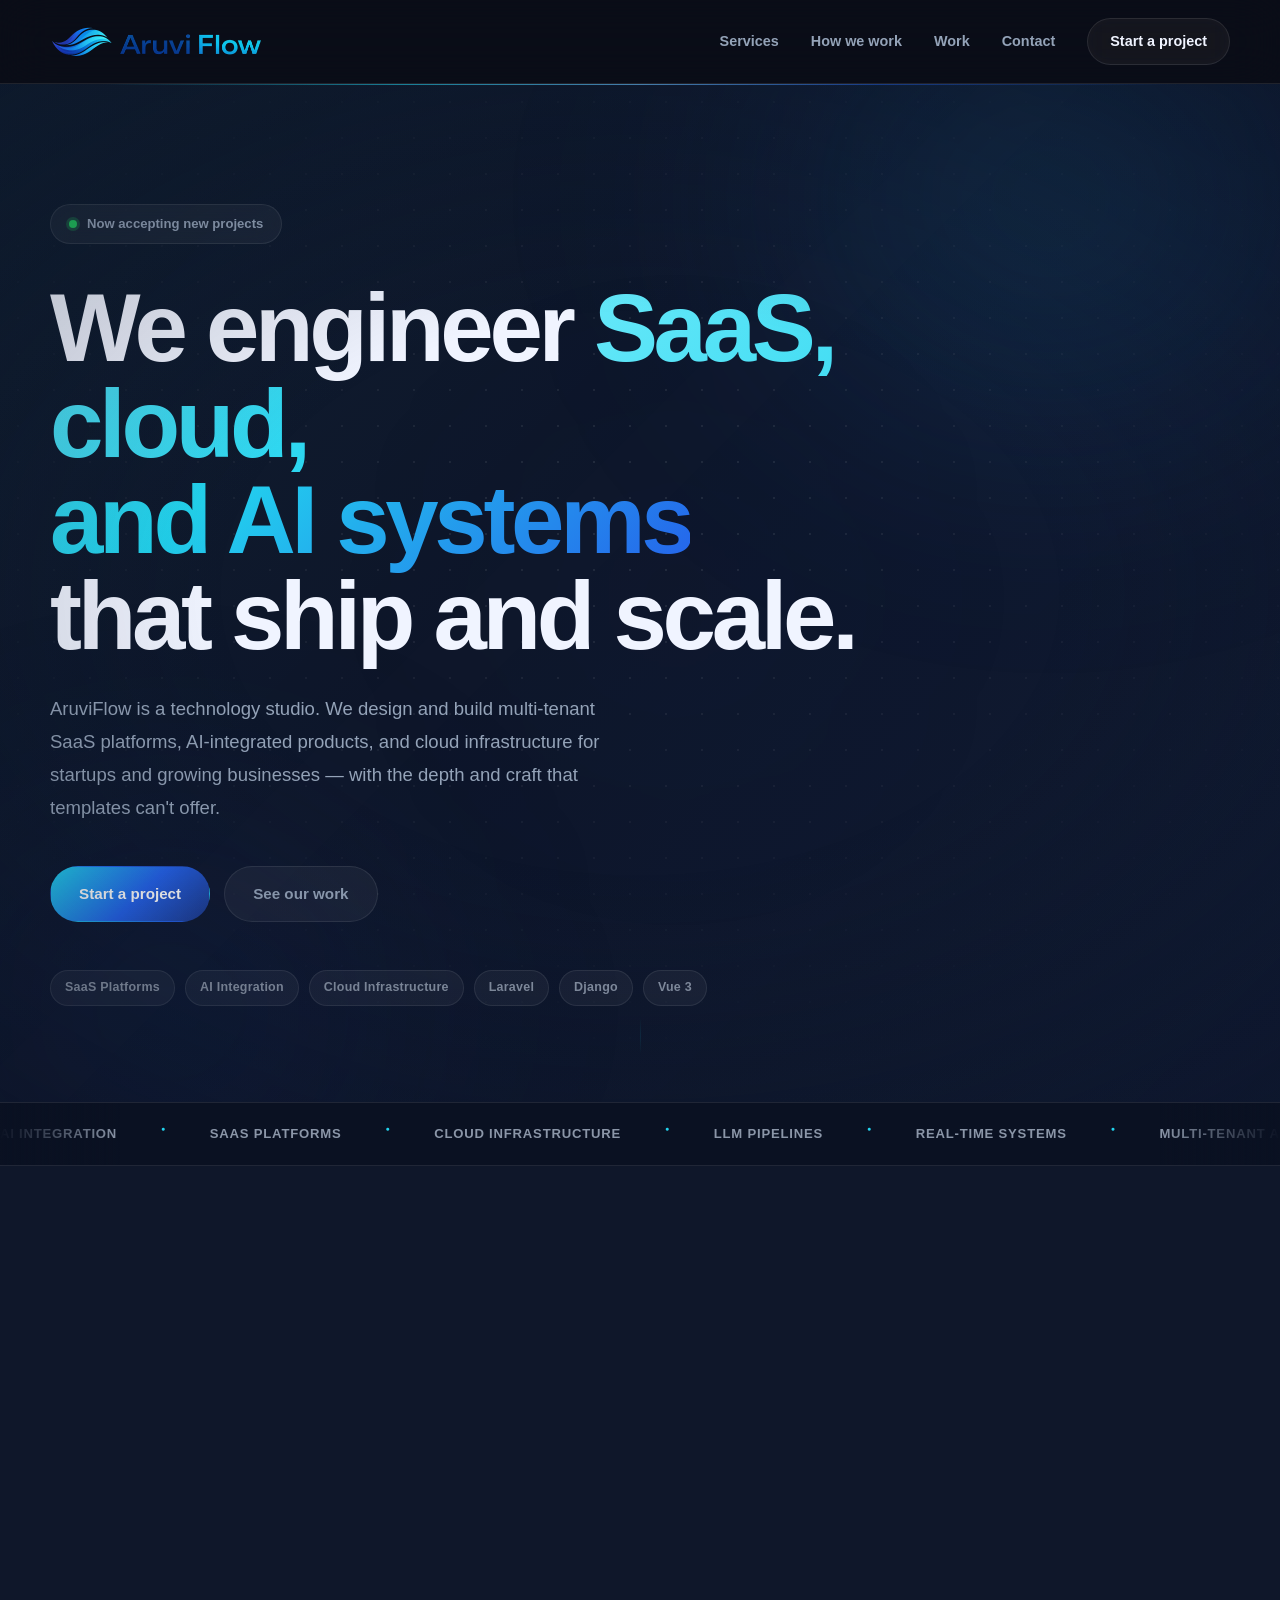
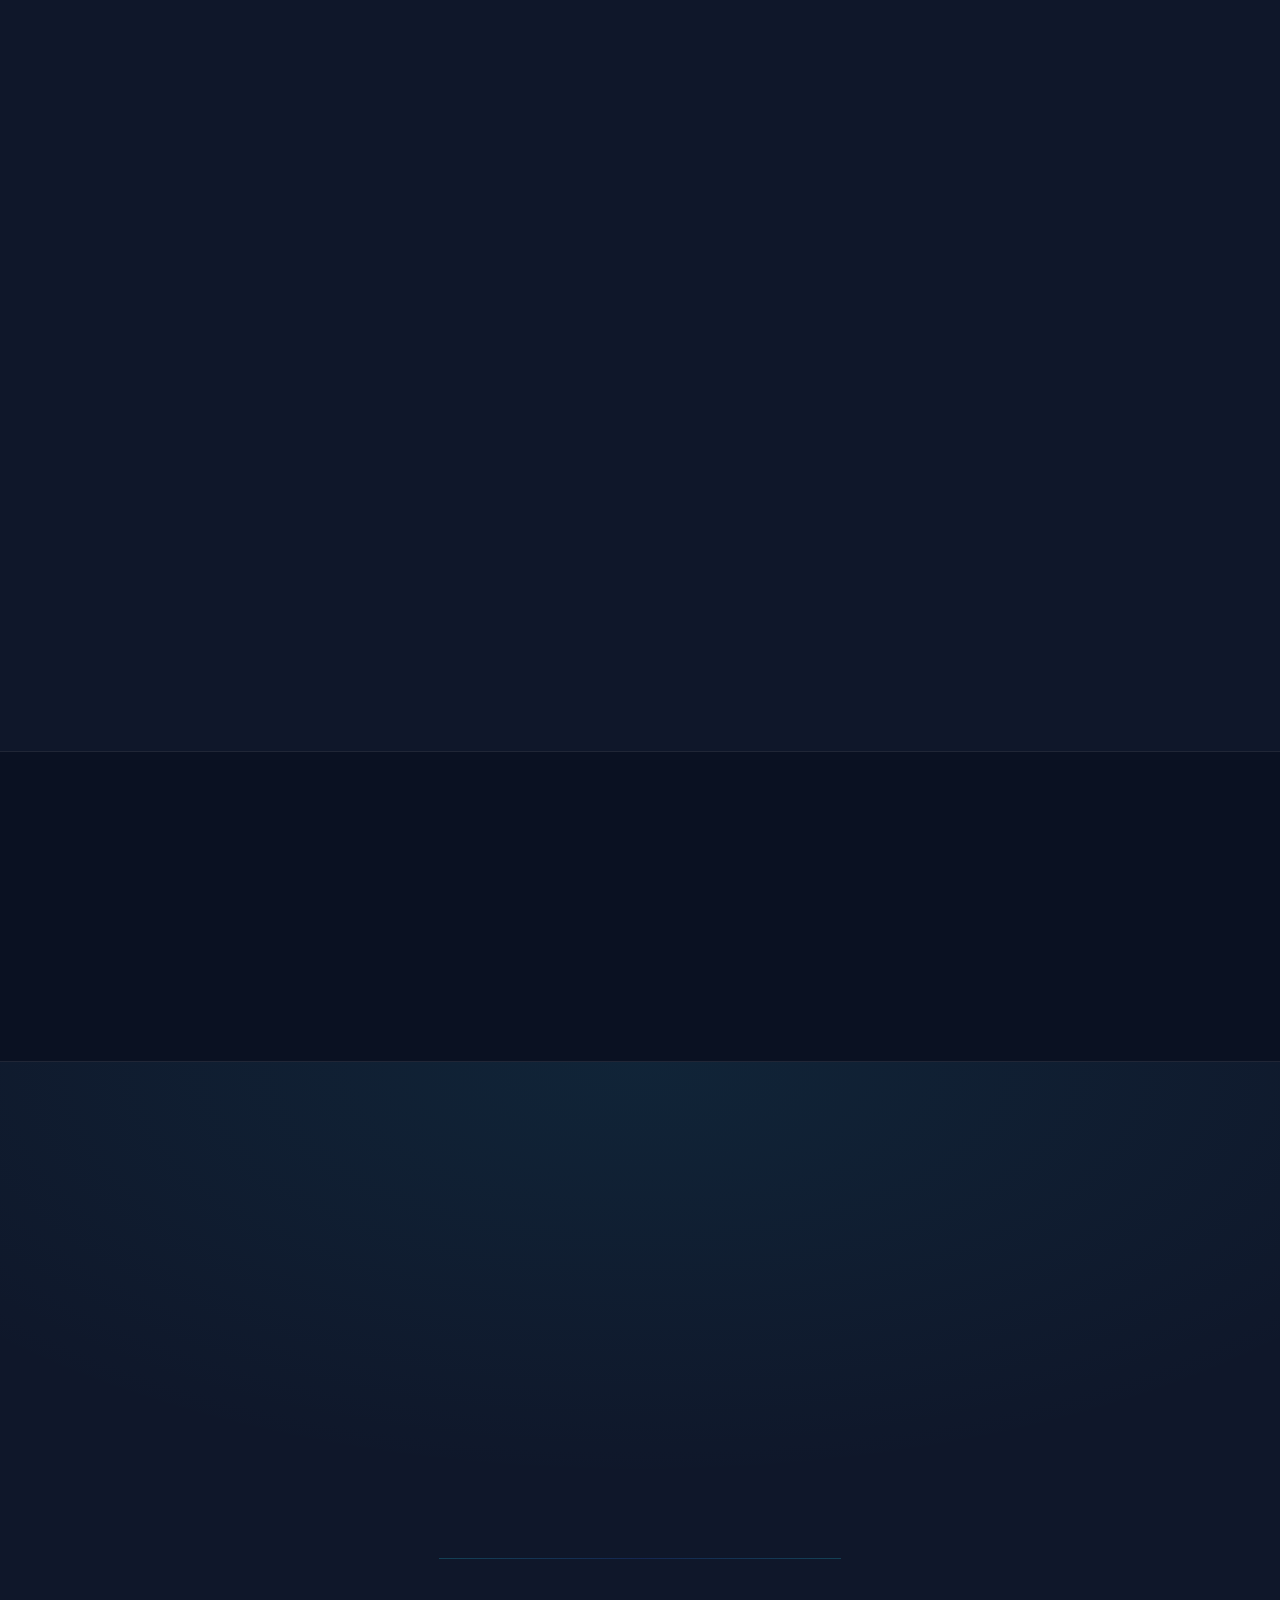
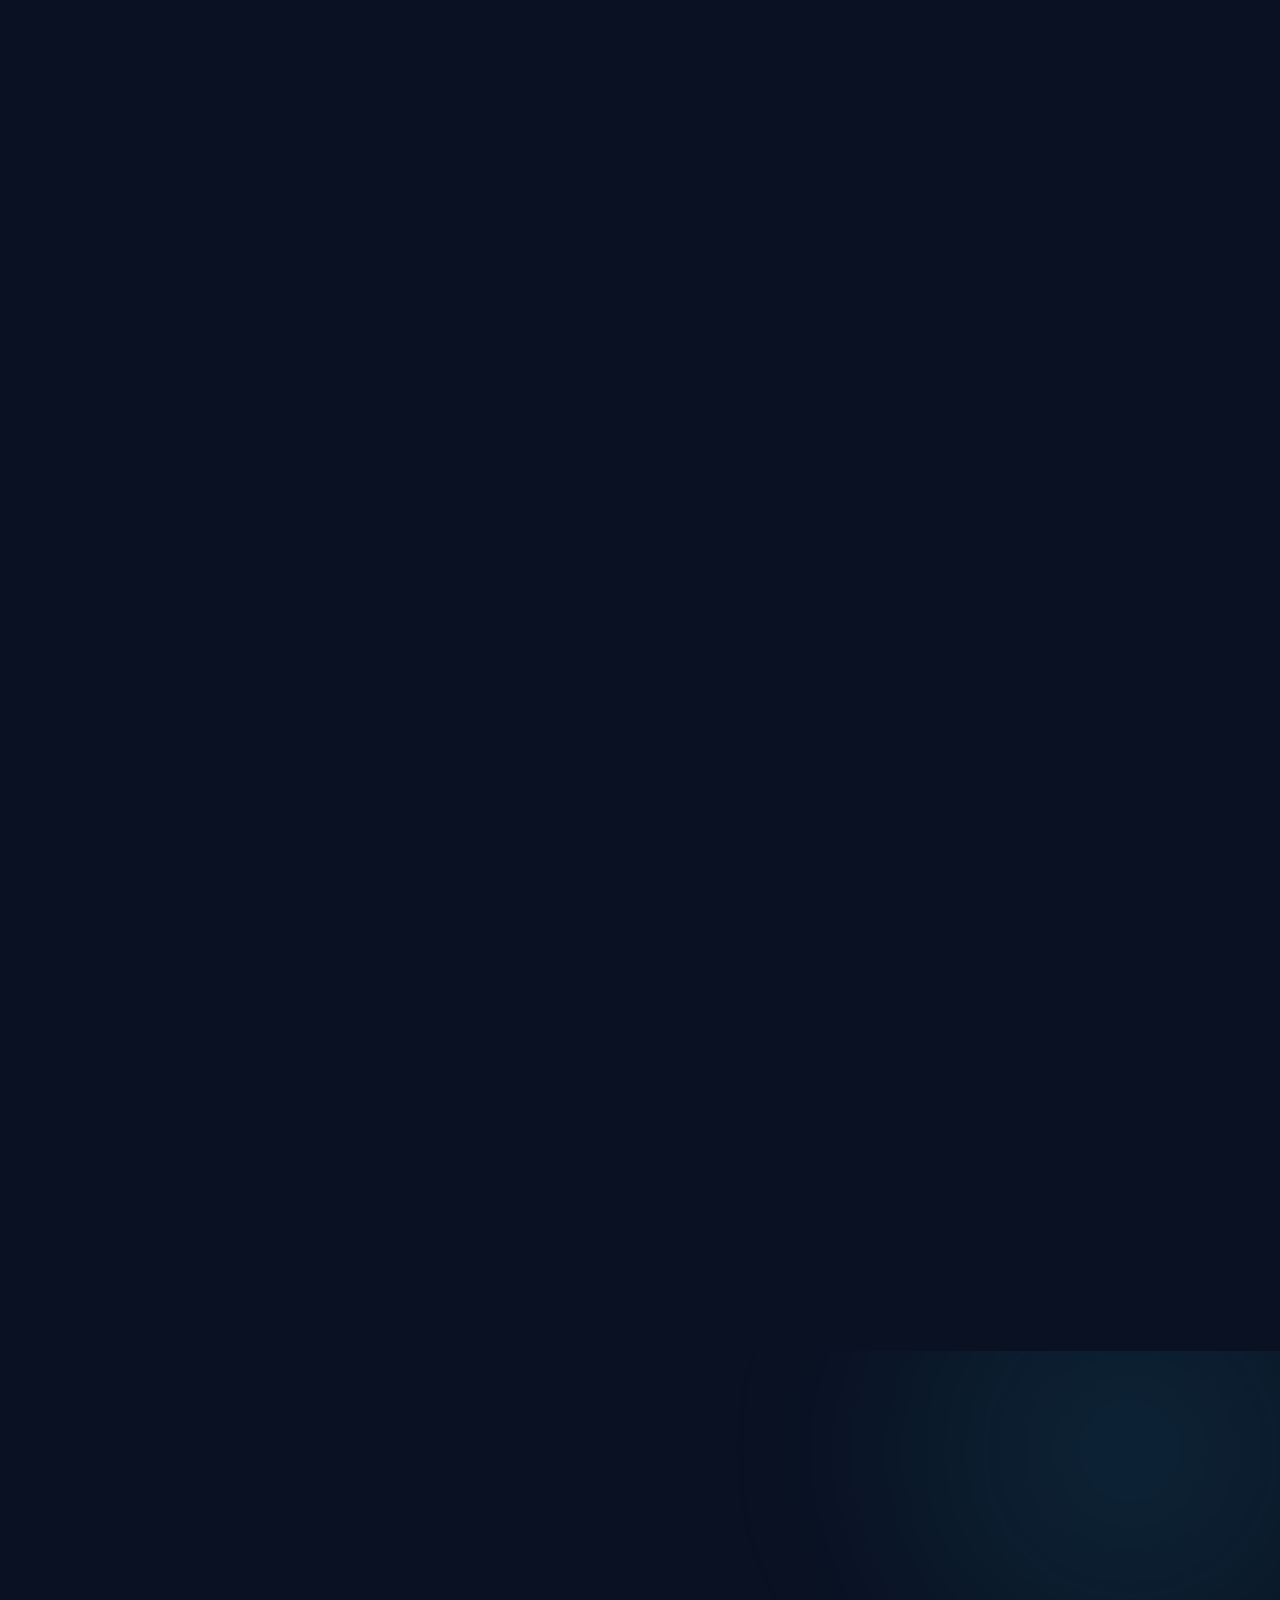
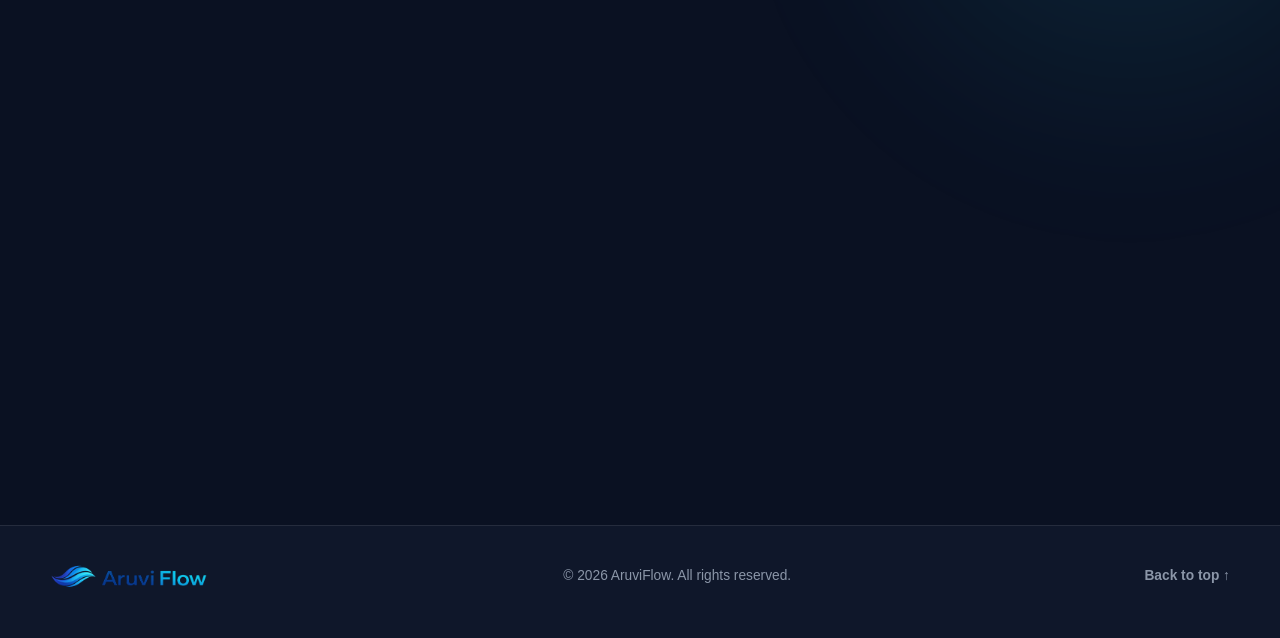
==== index.html @ f294c264 "Add Plan Manager to portfolio - Laravel-native SaaS plan management package - Feature entitlements, " ====
<!DOCTYPE html>
<html lang="en">
<head>
    <meta charset="utf-8">
    <meta name="viewport" content="width=device-width, initial-scale=1">

    <!-- Security -->
    <meta http-equiv="Content-Security-Policy" content="
        default-src 'self';
        script-src 'self' https://www.googletagmanager.com https://www.google-analytics.com;
        style-src 'self' https://fonts.googleapis.com;
        font-src 'self' https://fonts.gstatic.com;
        img-src 'self' data: https://www.google-analytics.com;
        connect-src 'self' https://www.google-analytics.com https://analytics.google.com https://stats.g.doubleclick.net https://formspree.io;
        form-action 'self' https://formspree.io;
        frame-ancestors 'none';
        base-uri 'self';
        object-src 'none';
        upgrade-insecure-requests;
    ">
    <meta http-equiv="X-Content-Type-Options" content="nosniff">
    <meta http-equiv="Referrer-Policy" content="strict-origin-when-cross-origin">
    <meta http-equiv="Permissions-Policy" content="camera=(), microphone=(), geolocation=(), payment=()">
    <meta name="description" content="AruviFlow is a SaaS, cloud & AI development studio. We build multi-tenant SaaS platforms, LLM-integrated products, and cloud infrastructure for startups — using Laravel, Django, Vue 3, and Azure.">
    <meta name="keywords" content="SaaS development, AI integration, LLM development, cloud infrastructure, multi-tenant SaaS, Laravel development, Django development, Vue 3, real-time systems, startup technology studio, AI-powered software, Azure deployment">
    <meta name="author" content="AruviFlow">
    <meta name="robots" content="index, follow">
    <meta name="theme-color" content="#0F172A">
    <link rel="canonical" href="https://aruviflow.com/">

    <!-- Open Graph -->
    <meta property="og:type" content="website">
    <meta property="og:url" content="https://aruviflow.com/">
    <meta property="og:site_name" content="AruviFlow">
    <meta property="og:title" content="AruviFlow | SaaS, Cloud & AI Development Studio">
    <meta property="og:description" content="AruviFlow builds multi-tenant SaaS platforms, AI-integrated products, and cloud infrastructure for startups — using Laravel, Django, Vue 3, and Azure.">
    <meta property="og:image" content="https://aruviflow.com/assets/images/og-image.png">
    <meta property="og:image:width" content="1200">
    <meta property="og:image:height" content="630">
    <meta property="og:locale" content="en_US">

    <!-- Twitter / X -->
    <meta name="twitter:card" content="summary_large_image">
    <meta name="twitter:site" content="@aruviflow">
    <meta name="twitter:title" content="AruviFlow | SaaS, Cloud & AI Development Studio">
    <meta name="twitter:description" content="AruviFlow builds multi-tenant SaaS platforms, AI-integrated products, and cloud infrastructure for startups — using Laravel, Django, Vue 3, and Azure.">
    <meta name="twitter:image" content="https://aruviflow.com/assets/images/og-image.png">

    <link rel="manifest" href="/manifest.json">
    <title>AruviFlow | SaaS, Cloud & AI Development Studio</title>

    <!-- JSON-LD Structured Data -->
    <script type="application/ld+json">
    {
        "@context": "https://schema.org",
        "@type": "Organization",
        "name": "AruviFlow",
        "url": "https://aruviflow.com",
        "logo": "https://aruviflow.com/assets/images/logo.png",
        "description": "AruviFlow is a SaaS, cloud and AI development studio that builds multi-tenant SaaS platforms, LLM-integrated products, and cloud infrastructure for startups and growing businesses.",
        "email": "hello@aruviflow.com",
        "address": {
            "@type": "PostalAddress",
            "addressRegion": "Tamil Nadu",
            "addressCountry": "IN"
        },
        "areaServed": "Worldwide",
        "serviceType": ["SaaS Development", "AI Integration", "Cloud Infrastructure", "Full-stack Engineering", "Real-time Systems"],
        "sameAs": [
            "https://github.com/frozonfreak"
        ]
    }
    </script>
    <script type="application/ld+json">
    {
        "@context": "https://schema.org",
        "@type": "WebSite",
        "name": "AruviFlow",
        "url": "https://aruviflow.com"
    }
    </script>

    <!-- Google tag (gtag.js) -->
    <script async src="https://www.googletagmanager.com/gtag/js?id=G-XS0SCLLDST"></script>

    <link rel="preconnect" href="https://fonts.googleapis.com">
    <link rel="preconnect" href="https://fonts.gstatic.com" crossorigin>
    <link href="https://fonts.googleapis.com/css2?family=Manrope:wght@400;500;600;700;800&family=Space+Grotesk:wght@400;500;700&display=swap" rel="stylesheet" media="print" onload="this.media='all'">
    <noscript><link href="https://fonts.googleapis.com/css2?family=Manrope:wght@400;500;600;700;800&family=Space+Grotesk:wght@400;500;700&display=swap" rel="stylesheet"></noscript>
    <link rel="stylesheet" href="assets/css/style.css">
    <link rel="stylesheet" href="assets/css/responsive.css">
</head>
<body data-brand-name="AruviFlow" data-legal-name="AruviFlow">

    <!-- Scroll progress -->
    <div class="scroll-progress" id="scroll-progress" aria-hidden="true"></div>

    <!-- ── Header ── -->
    <header class="site-header">
        <div class="container">
            <nav class="nav-bar">
                <a class="brand-mark" href="#home" aria-label="AruviFlow home">
                    <img src="assets/images/logo.png" alt="AruviFlow — SaaS, Cloud & AI Development Studio" class="brand-logo" width="216" height="53" fetchpriority="high">
                </a>
                <button class="nav-toggle" type="button" aria-expanded="false" aria-controls="site-menu" aria-label="Toggle navigation">
                    <span></span>
                    <span></span>
                    <span></span>
                </button>
                <div class="nav-links" id="site-menu">
                    <a href="#services">Services</a>
                    <a href="#approach">How we work</a>
                    <a href="#projects">Work</a>
                    <a href="#contact">Contact</a>
                    <a class="nav-cta" href="#contact">Start a project</a>
                </div>
            </nav>
        </div>
    </header>

    <main id="main-content">

    <!-- ── Hero ── -->
    <section class="hero-section" id="home">
        <div class="hero-bg" aria-hidden="true">
            <div class="hero-glow hero-glow-1"></div>
            <div class="hero-glow hero-glow-2"></div>
            <div class="hero-glow hero-glow-3"></div>
            <div class="hero-grid-overlay"></div>
            <div class="hero-beam"></div>
        </div>
        <div class="container">
            <div class="hero-inner">
                <div class="hero-badge">
                    <span class="badge-dot"></span>
                    Now accepting new projects
                </div>
                <h1 class="hero-heading">
                    We engineer <span class="text-gradient">SaaS, cloud,<br>and AI systems</span><br>
                    that ship and scale.
                </h1>
                <p class="hero-body">
                    AruviFlow is a technology studio. We design and build multi-tenant SaaS platforms, AI-integrated products, and cloud infrastructure for startups and growing businesses — with the depth and craft that templates can't offer.
                </p>
                <div class="hero-actions">
                    <a class="btn btn-primary" href="#contact">Start a project</a>
                    <a class="btn btn-ghost" href="#projects">See our work</a>
                </div>
                <div class="hero-tags">
                    <span>SaaS Platforms</span>
                    <span>AI Integration</span>
                    <span>Cloud Infrastructure</span>
                    <span>Laravel</span>
                    <span>Django</span>
                    <span>Vue 3</span>
                </div>
            </div>
        </div>
        <div class="hero-scroll-indicator" aria-hidden="true">
            <div class="scroll-line"></div>
        </div>
    </section>

    <!-- ── Marquee ── -->
    <div class="marquee-strip" aria-hidden="true">
        <div class="marquee-fade marquee-fade-left"></div>
        <div class="marquee-fade marquee-fade-right"></div>
        <div class="marquee-track">
            <div class="marquee-inner">
                <span>AI Integration</span>
                <span class="sep">&#9679;</span>
                <span>SaaS Platforms</span>
                <span class="sep">&#9679;</span>
                <span>Cloud Infrastructure</span>
                <span class="sep">&#9679;</span>
                <span>LLM Pipelines</span>
                <span class="sep">&#9679;</span>
                <span>Real-time Systems</span>
                <span class="sep">&#9679;</span>
                <span>Multi-tenant Architecture</span>
                <span class="sep">&#9679;</span>
                <span>DevOps</span>
                <span class="sep">&#9679;</span>
                <span>API Design</span>
                <span class="sep">&#9679;</span>
                <span>AI Integration</span>
                <span class="sep">&#9679;</span>
                <span>SaaS Platforms</span>
                <span class="sep">&#9679;</span>
                <span>Cloud Infrastructure</span>
                <span class="sep">&#9679;</span>
                <span>LLM Pipelines</span>
                <span class="sep">&#9679;</span>
                <span>Real-time Systems</span>
                <span class="sep">&#9679;</span>
                <span>Multi-tenant Architecture</span>
                <span class="sep">&#9679;</span>
                <span>DevOps</span>
                <span class="sep">&#9679;</span>
                <span>API Design</span>
                <span class="sep">&#9679;</span>
            </div>
        </div>
    </div>

    <!-- ── Services ── -->
    <section class="section" id="services">
        <div class="container">
            <div class="section-header" data-reveal>
                <p class="eyebrow">What we do</p>
                <h2>SaaS, AI &amp; cloud services<br>for startups that ship.</h2>
                <p class="section-sub">We cover the full stack — SaaS architecture, AI integration, cloud infrastructure, and ongoing support. Every engagement is scoped to what your business actually needs, not what fills a proposal.</p>
            </div>
            <div class="services-grid">
                <article class="service-card" data-reveal>
                    <div class="service-icon" aria-hidden="true">
                        <svg width="22" height="22" viewBox="0 0 24 24" fill="none" stroke="currentColor" stroke-width="1.6" stroke-linecap="round" stroke-linejoin="round">
                            <rect x="2" y="3" width="20" height="14" rx="2"/><path d="M8 21h8M12 17v4"/>
                        </svg>
                    </div>
                    <span class="service-num">01</span>
                    <h3>SaaS Development</h3>
                    <p>Multi-tenant platforms built for scale — subscription billing, role-based access, usage metering, and the architecture to grow from 10 to 10,000 tenants.</p>
                    <div class="service-arrow" aria-hidden="true">
                        <svg width="16" height="16" viewBox="0 0 24 24" fill="none" stroke="currentColor" stroke-width="2" stroke-linecap="round" stroke-linejoin="round"><path d="M7 17L17 7M17 7H7M17 7v10"/></svg>
                    </div>
                </article>

                <article class="service-card" data-reveal>
                    <div class="service-icon" aria-hidden="true">
                        <svg width="22" height="22" viewBox="0 0 24 24" fill="none" stroke="currentColor" stroke-width="1.6" stroke-linecap="round" stroke-linejoin="round">
                            <path d="M12 2a4 4 0 014 4v2a4 4 0 01-8 0V6a4 4 0 014-4z"/><path d="M2 20c0-4 4-7 10-7s10 3 10 7"/>
                        </svg>
                    </div>
                    <span class="service-num">02</span>
                    <h3>AI &amp; LLM Integration</h3>
                    <p>We wire LLMs into your product — RAG pipelines, multi-model orchestration, agent workflows, and structured output using Claude, GPT, and Gemini.</p>
                    <div class="service-arrow" aria-hidden="true">
                        <svg width="16" height="16" viewBox="0 0 24 24" fill="none" stroke="currentColor" stroke-width="2" stroke-linecap="round" stroke-linejoin="round"><path d="M7 17L17 7M17 7H7M17 7v10"/></svg>
                    </div>
                </article>

                <article class="service-card" data-reveal>
                    <div class="service-icon" aria-hidden="true">
                        <svg width="22" height="22" viewBox="0 0 24 24" fill="none" stroke="currentColor" stroke-width="1.6" stroke-linecap="round" stroke-linejoin="round">
                            <ellipse cx="12" cy="5" rx="9" ry="3"/><path d="M3 5v14c0 1.66 4.03 3 9 3s9-1.34 9-3V5"/><path d="M3 12c0 1.66 4.03 3 9 3s9-1.34 9-3"/>
                        </svg>
                    </div>
                    <span class="service-num">03</span>
                    <h3>Cloud &amp; Infrastructure</h3>
                    <p>Production deployments on Azure, Docker-based environments, CI/CD pipelines, and the observability to know when something breaks before your users do.</p>
                    <div class="service-arrow" aria-hidden="true">
                        <svg width="16" height="16" viewBox="0 0 24 24" fill="none" stroke="currentColor" stroke-width="2" stroke-linecap="round" stroke-linejoin="round"><path d="M7 17L17 7M17 7H7M17 7v10"/></svg>
                    </div>
                </article>

                <article class="service-card" data-reveal>
                    <div class="service-icon" aria-hidden="true">
                        <svg width="22" height="22" viewBox="0 0 24 24" fill="none" stroke="currentColor" stroke-width="1.6" stroke-linecap="round" stroke-linejoin="round">
                            <polyline points="16 18 22 12 16 6"/><polyline points="8 6 2 12 8 18"/>
                        </svg>
                    </div>
                    <span class="service-num">04</span>
                    <h3>Full-stack Engineering</h3>
                    <p>End-to-end product engineering with Laravel, Django, and Vue 3. REST APIs, background workers, authentication, and the backend systems that power your product.</p>
                    <div class="service-arrow" aria-hidden="true">
                        <svg width="16" height="16" viewBox="0 0 24 24" fill="none" stroke="currentColor" stroke-width="2" stroke-linecap="round" stroke-linejoin="round"><path d="M7 17L17 7M17 7H7M17 7v10"/></svg>
                    </div>
                </article>

                <article class="service-card" data-reveal>
                    <div class="service-icon" aria-hidden="true">
                        <svg width="22" height="22" viewBox="0 0 24 24" fill="none" stroke="currentColor" stroke-width="1.6" stroke-linecap="round" stroke-linejoin="round">
                            <path d="M22 12h-4l-3 9L9 3l-3 9H2"/>
                        </svg>
                    </div>
                    <span class="service-num">05</span>
                    <h3>Real-time Systems</h3>
                    <p>WebSocket-driven features, live dashboards, async event processing, and concurrent job pipelines — built for systems where latency and reliability matter.</p>
                    <div class="service-arrow" aria-hidden="true">
                        <svg width="16" height="16" viewBox="0 0 24 24" fill="none" stroke="currentColor" stroke-width="2" stroke-linecap="round" stroke-linejoin="round"><path d="M7 17L17 7M17 7H7M17 7v10"/></svg>
                    </div>
                </article>

                <article class="service-card" data-reveal>
                    <div class="service-icon" aria-hidden="true">
                        <svg width="22" height="22" viewBox="0 0 24 24" fill="none" stroke="currentColor" stroke-width="1.6" stroke-linecap="round" stroke-linejoin="round">
                            <path d="M12 22s8-4 8-10V5l-8-3-8 3v7c0 6 8 10 8 10z"/>
                        </svg>
                    </div>
                    <span class="service-num">06</span>
                    <h3>Ongoing Product Support</h3>
                    <p>We don't disappear after launch. Fixes, improvements, and continued development — we stay with you as your product evolves and your needs change.</p>
                    <div class="service-arrow" aria-hidden="true">
                        <svg width="16" height="16" viewBox="0 0 24 24" fill="none" stroke="currentColor" stroke-width="2" stroke-linecap="round" stroke-linejoin="round"><path d="M7 17L17 7M17 7H7M17 7v10"/></svg>
                    </div>
                </article>
            </div>
        </div>
    </section>

    <!-- ── Stats ── -->
    <section class="stats-section">
        <div class="container">
            <div class="stats-grid">
                <div class="stat-item" data-reveal>
                    <p class="stat-number" data-count="100" data-suffix="%">100%</p>
                    <p class="stat-label">Remote, worldwide</p>
                </div>
                <div class="stat-item" data-reveal>
                    <p class="stat-number" data-count="3">3</p>
                    <p class="stat-label">Phases, start to launch</p>
                </div>
                <div class="stat-item" data-reveal>
                    <p class="stat-number" data-count="6" data-suffix="+">6+</p>
                    <p class="stat-label">Core service areas</p>
                </div>
                <div class="stat-item" data-reveal>
                    <p class="stat-number">&#8734;</p>
                    <p class="stat-label">Support after launch</p>
                </div>
            </div>
        </div>
    </section>

    <!-- ── Approach ── -->
    <section class="section approach-section" id="approach">
        <div class="approach-glow" aria-hidden="true"></div>
        <div class="container">
            <div class="section-header" data-reveal>
                <p class="eyebrow">How we work</p>
                <h2>Straightforward process.<br>No surprises.</h2>
                <p class="section-sub">We scope clearly, build with care, and stay with you after launch. Every project gets our full attention — not a handoff to a junior team halfway through.</p>
            </div>
            <div class="process-grid">
                <article class="process-card" data-reveal>
                    <span class="process-num">01</span>
                    <h3>Discover &amp; Define</h3>
                    <p>We start by understanding your goals, users, and constraints — aligning on scope and success criteria before a single line of code is written.</p>
                </article>
                <article class="process-card" data-reveal>
                    <span class="process-num">02</span>
                    <h3>Design &amp; Build</h3>
                    <p>Thoughtful design meets solid engineering. We build iteratively, keep you in the loop, and make decisions that balance speed with long-term quality.</p>
                </article>
                <article class="process-card" data-reveal>
                    <span class="process-num">03</span>
                    <h3>Launch &amp; Grow</h3>
                    <p>We handle deployment and stay engaged after go-live — shipping improvements, squashing bugs, and evolving the product as your needs change.</p>
                </article>
            </div>
        </div>
    </section>

    <!-- ── Projects ── -->
    <section class="section projects-section" id="projects">
        <div class="container">
            <div class="section-header" data-reveal>
                <p class="eyebrow">Our work</p>
                <h2>SaaS and AI products<br>we've built and shipped.</h2>
            </div>
            <div class="projects-grid">

                <!-- NilamFlow -->
                <article class="project-card project-card-highlight" data-reveal>
                    <div class="project-card-top">
                        <span class="project-badge project-badge-teal">Farm Management SaaS</span>
                        <a class="project-gh-link" href="https://nilamflow.com/" target="_blank" rel="noopener noreferrer" aria-label="Visit NilamFlow">
                            <svg width="15" height="15" viewBox="0 0 24 24" fill="none" stroke="currentColor" stroke-width="2" stroke-linecap="round" stroke-linejoin="round" aria-hidden="true">
                                <path d="M18 13v6a2 2 0 01-2 2H5a2 2 0 01-2-2V8a2 2 0 012-2h6M15 3h6v6M10 14L21 3"/>
                            </svg>
                            Visit site
                        </a>
                    </div>
                    <h3 class="project-name project-name-gradient">NilamFlow</h3>
                    <p class="project-tagline">Farm operations software built for Indian farms — from field to market in one platform.</p>
                    <p class="project-desc">NilamFlow is a multi-tenant SaaS application enabling farm owners and operators to run field-to-market operations from one integrated platform. It serves farms with multiple locations and workforces — seasonal pickers through to permanent staff — with harvest tracking, payroll, vendor dispatch, retail sales, inventory, and financial reporting.</p>
                    <ul class="project-features">
                        <li>Harvest session lifecycle — open → closed → payroll pending → paid, with per-worker weight and rate tracking</li>
                        <li>Component-based payroll — allowances, bonuses, deductions with draft → approved → paid workflow and PDF payslip export</li>
                        <li>Vendor dispatch and retail sales with credit limits, PDF invoices, and payment tracking</li>
                        <li>Razorpay subscription billing with tiered plans, dunning workflow, and 3-stage email reminders</li>
                        <li>AI crop price intelligence via Claude API with trend monitoring and source configuration</li>
                    </ul>
                    <div class="project-tech">
                        <span>Laravel 12</span>
                        <span>Livewire 3</span>
                        <span>Razorpay</span>
                        <span>Claude AI</span>
                        <span>MariaDB</span>
                        <span>Multi-tenant</span>
                    </div>

                </article>

                <!-- GraftAI -->
                <article class="project-card project-card-highlight" data-reveal>
                    <div class="project-card-top">
                        <span class="project-badge project-badge-teal">Open Source</span>
                        <a class="project-gh-link" href="https://github.com/frozonfreak/graftai" target="_blank" rel="noopener noreferrer" aria-label="View GraftAI on GitHub">
                            <svg width="15" height="15" viewBox="0 0 24 24" fill="currentColor" aria-hidden="true">
                                <path d="M12 0C5.37 0 0 5.37 0 12c0 5.3 3.438 9.8 8.205 11.385.6.113.82-.258.82-.577 0-.285-.01-1.04-.015-2.04-3.338.724-4.042-1.61-4.042-1.61C4.422 18.07 3.633 17.7 3.633 17.7c-1.087-.744.084-.729.084-.729 1.205.084 1.838 1.236 1.838 1.236 1.07 1.835 2.809 1.305 3.495.998.108-.776.417-1.305.76-1.605-2.665-.3-5.466-1.332-5.466-5.93 0-1.31.465-2.38 1.235-3.22-.135-.303-.54-1.523.105-3.176 0 0 1.005-.322 3.3 1.23.96-.267 1.98-.399 3-.405 1.02.006 2.04.138 3 .405 2.28-1.552 3.285-1.23 3.285-1.23.645 1.653.24 2.873.12 3.176.765.84 1.23 1.91 1.23 3.22 0 4.61-2.805 5.625-5.475 5.92.42.36.81 1.096.81 2.22 0 1.606-.015 2.896-.015 3.286 0 .315.21.69.825.57C20.565 21.795 24 17.295 24 12c0-6.63-5.37-12-12-12"/>
                            </svg>
                            View on GitHub
                        </a>
                    </div>
                    <h3 class="project-name project-name-gradient">GraftAI</h3>
                    <p class="project-tagline">Let your users tell you what to build next.</p>
                    <p class="project-desc">GraftAI is an open-source Laravel package for multi-tenant SaaS platforms. Tenants describe what they need in plain English — GraftAI uses Claude AI to convert that into a live, scheduled data pipeline instantly. No code, no deployment. Over time it watches which pipelines tenants independently build, spots patterns, and surfaces them as one-click feature promotions — turning real usage into your product roadmap.</p>
                    <ul class="project-features">
                        <li>Plain English → live data pipeline via Claude AI — no code required</li>
                        <li>Scheduled execution with email and webhook notification triggers</li>
                        <li>Automatic pattern detection surfaces feature candidates across tenants</li>
                        <li>One-click promotion turns usage signals into versioned platform features</li>
                    </ul>
                    <div class="project-tech">
                        <span>Laravel</span>
                        <span>Claude AI</span>
                        <span>Multi-tenant</span>
                        <span>Open Source</span>
                    </div>
                    <div class="project-install" aria-label="Install command">
                        <span class="install-prompt">$</span>
                        composer require frozonfreak/graftai
                    </div>
                </article>

                <!-- Portfolio Intelligence System -->
                <article class="project-card project-card-highlight" data-reveal>
                    <div class="project-card-top">
                        <span class="project-badge project-badge-teal">Behavioral Analytics</span>
                    </div>
                    <h3 class="project-name project-name-gradient">Portfolio Intelligence System</h3>
                    <p class="project-tagline">Behavioral telemetry for developer-AI collaboration — signal-driven and archetype-aware.</p>
                    <p class="project-desc">A behavioral telemetry platform that ingests raw development events — commits, edits, AI prompts, refactors — and processes them through a service-oriented pipeline to produce normalized signals, effort scores (0–10), and archetype classifications across 6 developer profiles.</p>
                    <ul class="project-features">
                        <li>6 core signals aggregated over rolling 7-day and 30-day windows</li>
                        <li>Softmax-based archetype classification: Architect, AI Conductor, Refiner, and more</li>
                        <li>Vue 3 dashboard with real-time charts and live event streams</li>
                        <li>Simulation endpoint generating 18-session mock telemetry for local testing</li>
                        <li>Clean architecture — Form Request validation, dedicated service layer, cached signal storage</li>
                    </ul>
                    <div class="project-tech">
                        <span>Laravel 13</span>
                        <span>PHP 8.3</span>
                        <span>Vue 3</span>
                        <span>Tailwind CSS 4</span>
                        <span>PostgreSQL</span>
                        <span>Pest</span>
                    </div>
                </article>

                <!-- Plan Manager -->
                <article class="project-card project-card-highlight" data-reveal>
                    <div class="project-card-top">
                        <span class="project-badge project-badge-teal">Open Source · Laravel Package</span>
                        <a class="project-gh-link" href="https://github.com/frozonfreak/plan-manager" target="_blank" rel="noopener noreferrer" aria-label="View Plan Manager on GitHub">
                            <svg width="15" height="15" viewBox="0 0 24 24" fill="currentColor" aria-hidden="true">
                                <path d="M12 0C5.37 0 0 5.37 0 12c0 5.3 3.438 9.8 8.205 11.385.6.113.82-.258.82-.577 0-.285-.01-1.04-.015-2.04-3.338.724-4.042-1.61-4.042-1.61C4.422 18.07 3.633 17.7 3.633 17.7c-1.087-.744.084-.729.084-.729 1.205.084 1.838 1.236 1.838 1.236 1.07 1.835 2.809 1.305 3.495.998.108-.776.417-1.305.76-1.605-2.665-.3-5.466-1.332-5.466-5.93 0-1.31.465-2.38 1.235-3.22-.135-.303-.54-1.523.105-3.176 0 0 1.005-.322 3.3 1.23.96-.267 1.98-.399 3-.405 1.02.006 2.04.138 3 .405 2.28-1.552 3.285-1.23 3.285-1.23.645 1.653.24 2.873.12 3.176.765.84 1.23 1.91 1.23 3.22 0 4.61-2.805 5.625-5.475 5.92.42.36.81 1.096.81 2.22 0 1.606-.015 2.896-.015 3.286 0 .315.21.69.825.57C20.565 21.795 24 17.295 24 12c0-6.63-5.37-12-12-12"/>
                            </svg>
                            View on GitHub
                        </a>
                    </div>
                    <h3 class="project-name project-name-gradient">Plan Manager</h3>
                    <p class="project-tagline">Remove hardcoded pricing and access logic from your Laravel SaaS — for good.</p>
                    <p class="project-desc">Plan Manager is a Laravel-native package that centralises plan configuration, feature entitlements, usage limits, trials, and add-ons in one place — keeping billing-provider logic entirely separate. Inspired by Magento-style rule configuration, it gives SaaS applications a clean API for access control without coupling to Stripe, Razorpay, Paddle, or Cashier.</p>
                    <ul class="project-features">
                        <li>Feature entitlement resolution and numeric usage-limit enforcement via a single clean API</li>
                        <li>Time-limited, usage-limited, and hybrid trial support with full state tracking</li>
                        <li>Plan versioning — ship pricing changes without breaking existing subscribers</li>
                        <li>Add-on availability and rule-based plan behaviour out of the box</li>
                        <li>Billing-provider-agnostic — works alongside Stripe, Razorpay, Paddle, Chargebee, or Cashier</li>
                    </ul>
                    <div class="project-tech">
                        <span>Laravel</span>
                        <span>PHP</span>
                        <span>SaaS</span>
                        <span>Multi-tenant</span>
                        <span>Open Source</span>
                    </div>
                </article>

                <!-- ComposerAI -->
                <article class="project-card project-card-highlight" data-reveal>
                    <div class="project-card-top">
                        <span class="project-badge project-badge-teal">SaaS &middot; Healthcare AI</span>
                        <a class="project-gh-link" href="https://composermedical.com/" target="_blank" rel="noopener noreferrer" aria-label="Visit ComposerAI">
                            <svg width="15" height="15" viewBox="0 0 24 24" fill="none" stroke="currentColor" stroke-width="2" stroke-linecap="round" stroke-linejoin="round" aria-hidden="true">
                                <path d="M18 13v6a2 2 0 01-2 2H5a2 2 0 01-2-2V8a2 2 0 012-2h6M15 3h6v6M10 14L21 3"/>
                            </svg>
                            Visit site
                        </a>
                    </div>
                    <h3 class="project-name project-name-gradient">ComposerAI</h3>
                    <p class="project-tagline">Clinical documentation that writes itself — in seconds.</p>
                    <p class="project-desc">ComposerAI is a full-stack SaaS platform that automates clinical documentation for healthcare practitioners. Doctors record or upload consultation audio; the platform transcribes, structures, and generates complete clinical notes and letters — ready to review in seconds, tuned per medical specialty.</p>
                    <ul class="project-features">
                        <li>Real-time transcription — live audio streamed via WebSocket to OpenAI Whisper and LemonFox for instant transcripts</li>
                        <li>Multi-model LLM pipeline — GPT-4/5 and Gemini 2.5 with specialty-specific models per clinical section (HxPC, medications, examination, management plan)</li>
                        <li>Template &amp; personality engine — customisable per specialty (psychiatry, orthopaedics, PT/OT) with RAG-based retrieval via Weaviate</li>
                        <li>Multi-tenant SaaS — organisation-scoped data isolation, role-based access, and per-party subscription enforcement</li>
                        <li>Stripe billing — usage-based limits, trial management, and full webhook lifecycle handling</li>
                    </ul>

                    <div class="project-tech">
                        <span>Django 5.1</span>
                        <span>Vue 3</span>
                        <span>OpenAI</span>
                        <span>Gemini 2.5</span>
                        <span>LangChain</span>
                        <span>Weaviate</span>
                        <span>WebSockets</span>
                        <span>PostgreSQL</span>
                        <span>Azure</span>
                        <span>Stripe</span>
                    </div>
                </article>

            </div>
        </div>
    </section>

    <!-- ── Contact ── -->
    <section class="section contact-section" id="contact">
        <div class="contact-glow" aria-hidden="true"></div>
        <div class="container">
            <div class="contact-panel">
                <div class="contact-copy" data-reveal>
                    <p class="eyebrow">Get in touch</p>
                    <h2>Let's build something great together.</h2>
                    <p>Got a project in mind? We'd love to hear about it. Tell us what you're building, where you're stuck, or what you want to improve — and we'll take it from there.</p>
                    <div class="contact-info">
                        <div class="contact-info-item">
                            <span class="contact-info-label">Email</span>
                            <a href="mailto:hello@aruviflow.com" class="contact-info-value">hello@aruviflow.com</a>
                        </div>
                        <div class="contact-info-item">
                            <span class="contact-info-label">Based in</span>
                            <span class="contact-info-value">Tamil Nadu, India — working with clients worldwide</span>
                        </div>
                        <div class="contact-info-item">
                            <span class="contact-info-label">Company</span>
                            <span class="contact-info-value">AruviFlow</span>
                        </div>
                    </div>
                </div>

                <form class="contact-form" action="https://formspree.io/f/mgopljar" method="POST" data-reveal>
                    <div class="form-row">
                        <label class="form-field">
                            <span>Your name</span>
                            <input type="text" name="name" placeholder="Full name" required>
                        </label>
                        <label class="form-field">
                            <span>Email address</span>
                            <input type="email" name="email" placeholder="you@company.com" required>
                        </label>
                    </div>
                    <label class="form-field">
                        <span>What are you building?</span>
                        <input type="text" name="project" placeholder="Website, SaaS, ecommerce, app...">
                    </label>
                    <label class="form-field">
                        <span>Tell us more</span>
                        <textarea name="message" rows="5" placeholder="Share what you need, where you're at, and any timelines..." required></textarea>
                    </label>
                    <button class="btn btn-primary" type="submit">Send message</button>
                </form>
            </div>
        </div>
    </section>

    </main><!-- /main -->

    <!-- ── Footer ── -->
    <footer class="site-footer">
        <div class="container footer-inner">
            <a class="brand-mark" href="#home" aria-label="Back to top">
                <img src="assets/images/logo.png" alt="AruviFlow" class="brand-logo brand-logo-sm" width="160" height="36" loading="lazy">
            </a>
            <p class="footer-copy">&copy; <span id="current-year"></span> AruviFlow. All rights reserved.</p>
            <a href="#home" class="footer-top">Back to top &uarr;</a>
        </div>
    </footer>

    <script src="assets/js/scripts.js"></script>
</body>
</html>
---- assets/css/style.css ----
/* ============================================================
   SHAZWEBSOLUTIONS — STYLE.CSS
   Gradient UI · Glassmorphism · Micro-interactions · Motion-first
   Simple · Minimal · Fast
   ============================================================ */

:root {
    /* ── Backgrounds (logo dark navy) ── */
    --bg:   #0F172A;
    --bg-2: #0a1122;
    --bg-3: #111827;

    /* Glass surfaces */
    --glass:       rgba(255, 255, 255, 0.05);
    --glass-hover: rgba(255, 255, 255, 0.08);
    --glass-deep:  rgba(255, 255, 255, 0.07);

    /* Borders */
    --border:        rgba(255, 255, 255, 0.09);
    --border-strong: rgba(255, 255, 255, 0.16);

    /* Text */
    --text:   #f0f4ff;
    --text-2: #94a3b8;
    --text-3: #8B96A8;

    /* ── Primary accent — logo cyan ── */
    --teal:      #22D3EE;
    --teal-lt:   #67E8F9;
    --teal-dk:   #0891B2;
    --teal-glow: rgba(34, 211, 238, 0.22);
    --teal-dim:  rgba(34, 211, 238, 0.09);

    /* ── Secondary accent — logo deep blue ── */
    --indigo:      #2563EB;
    --indigo-glow: rgba(37, 99, 235, 0.20);

    /* ── Gradients (logo blue→cyan blend) ── */
    --grad-accent:  linear-gradient(135deg, #22D3EE 0%, #2563EB 55%, #1E3A8A 100%);
    --grad-border:  linear-gradient(135deg, rgba(34,211,238,0.55) 0%, rgba(37,99,235,0.40) 60%, rgba(30,58,138,0.15) 100%);
    --grad-text:    linear-gradient(135deg, #67E8F9 0%, #22D3EE 55%, #2563EB 100%);
    --grad-number:  linear-gradient(135deg, #f0f4ff 20%, #67E8F9 100%);

    /* Layout */
    --container: 1180px;
    --radius:    16px;
    --radius-sm: 10px;
    --ease:      cubic-bezier(0.4, 0, 0.2, 1);
    --spring:    cubic-bezier(0.34, 1.56, 0.64, 1);
}

/* ── Reset ─────────────────────────────────────── */
*, *::before, *::after { box-sizing: border-box; margin: 0; padding: 0; }

html {
    scroll-behavior: smooth;
    -webkit-font-smoothing: antialiased;
    -moz-osx-font-smoothing: grayscale;
}

body {
    font-family: "Manrope", sans-serif;
    background-color: var(--bg);
    color: var(--text);
    overflow-x: hidden;
    line-height: 1.7;
}

a       { color: inherit; text-decoration: none; }
button, input, textarea { font: inherit; }

/* ── Scroll progress bar ───────────────────────── */
.scroll-progress {
    position: fixed;
    top: 0;
    left: 0;
    height: 2px;
    width: var(--scroll-pct, 0%);
    background: var(--grad-accent);
    z-index: 200;
    transform-origin: left;
    transition: width 0.1s linear;
}

/* ── Layout ────────────────────────────────────── */
.container {
    width: min(var(--container), calc(100% - 48px));
    margin-inline: auto;
}

.section { padding: 112px 0; }

/* ── Typography ────────────────────────────────── */
h1, h2, h3 {
    font-family: "Space Grotesk", sans-serif;
    line-height: 1.08;
    letter-spacing: -0.03em;
    color: var(--text);
}

.text-gradient {
    background: var(--grad-text);
    -webkit-background-clip: text;
    -webkit-text-fill-color: transparent;
    background-clip: text;
}

.eyebrow {
    display: inline-flex;
    align-items: center;
    gap: 10px;
    font-size: 0.76rem;
    font-weight: 700;
    letter-spacing: 0.14em;
    text-transform: uppercase;
    color: var(--teal);
    margin-bottom: 18px;
}

.eyebrow::before {
    content: "";
    display: inline-block;
    width: 20px;
    height: 1px;
    background: var(--grad-accent);
    flex-shrink: 0;
}

/* ── Glass card base ───────────────────────────── */
/* Reusable glassmorphism mixin — apply to cards */
.glass-card {
    background: var(--glass);
    backdrop-filter: blur(20px);
    -webkit-backdrop-filter: blur(20px);
    border: 1px solid var(--border);
    border-radius: var(--radius);
}

/* Gradient border on hover via ::before mask */
.grad-border {
    position: relative;
}

.grad-border::before {
    content: "";
    position: absolute;
    inset: 0;
    border-radius: inherit;
    padding: 1px;
    background: var(--grad-border);
    -webkit-mask: linear-gradient(#fff 0 0) content-box, linear-gradient(#fff 0 0);
    mask: linear-gradient(#fff 0 0) content-box, linear-gradient(#fff 0 0);
    -webkit-mask-composite: xor;
    mask-composite: exclude;
    opacity: 0;
    transition: opacity 0.35s var(--ease);
    pointer-events: none;
}

.grad-border:hover::before { opacity: 1; }

/* ── Buttons ───────────────────────────────────── */
.btn {
    position: relative;
    display: inline-flex;
    align-items: center;
    justify-content: center;
    gap: 8px;
    padding: 14px 28px;
    border-radius: 999px;
    font-size: 0.95rem;
    font-weight: 700;
    border: 1px solid transparent;
    cursor: pointer;
    overflow: hidden;
    transition: transform 0.25s var(--spring),
                box-shadow 0.25s var(--ease),
                background 0.25s var(--ease),
                border-color 0.25s var(--ease),
                color 0.2s var(--ease);
    white-space: nowrap;
}

/* Primary — gradient fill + shimmer sweep */
.btn-primary {
    background: var(--grad-accent);
    color: #fff;
}

.btn-primary::after {
    content: "";
    position: absolute;
    inset: 0;
    background: linear-gradient(90deg,
        transparent 0%,
        rgba(255, 255, 255, 0.18) 50%,
        transparent 100%);
    transform: translateX(-110%);
    transition: transform 0.55s var(--ease);
}

.btn-primary:hover,
.btn-primary:focus-visible {
    transform: translateY(-2px) scale(1.02);
    box-shadow: 0 8px 32px var(--teal-glow), 0 2px 8px rgba(0,0,0,0.4);
}

.btn-primary:hover::after { transform: translateX(110%); }

.btn-primary:active { transform: translateY(0) scale(0.98); }

/* Ghost — glass */
.btn-ghost {
    background: var(--glass);
    color: var(--text-2);
    border-color: var(--border);
    backdrop-filter: blur(12px);
}

.btn-ghost:hover,
.btn-ghost:focus-visible {
    background: var(--glass-hover);
    color: var(--text);
    border-color: var(--border-strong);
    transform: translateY(-2px) scale(1.02);
}

.btn-ghost:active { transform: translateY(0) scale(0.98); }

/* ── Reveal animation ──────────────────────────── */
[data-reveal] {
    opacity: 0;
    transform: translateY(22px);
    transition: opacity 0.65s var(--ease) var(--reveal-delay, 0s),
                transform 0.65s var(--spring) var(--reveal-delay, 0s);
}

[data-reveal].is-visible { opacity: 1; transform: translateY(0); }

/* ============================================================
   HEADER
   ============================================================ */
.site-header {
    position: sticky;
    top: 0;
    z-index: 100;
    padding: 15px 0;
    background: rgba(9, 9, 15, 0.65);
    backdrop-filter: blur(24px);
    -webkit-backdrop-filter: blur(24px);
    border-bottom: 1px solid var(--border);
    transition: background 0.3s var(--ease), border-color 0.3s var(--ease);
}

.site-header.scrolled {
    background: rgba(9, 9, 15, 0.92);
    border-color: var(--border-strong);
}

.nav-bar {
    display: flex;
    align-items: center;
    justify-content: space-between;
    gap: 24px;
}

.brand-mark {
    display: inline-flex;
    align-items: center;
    gap: 12px;
    flex-shrink: 0;
    transition: opacity 0.2s var(--ease);
}

.brand-mark:hover { opacity: 0.82; }

.brand-badge {
    width: 38px;
    height: 38px;
    display: grid;
    place-items: center;
    background: var(--grad-accent);
    border-radius: var(--radius-sm);
    font-family: "Space Grotesk", sans-serif;
    font-size: 0.76rem;
    font-weight: 700;
    letter-spacing: 0.06em;
    color: #fff;
    flex-shrink: 0;
    transition: transform 0.25s var(--spring), box-shadow 0.25s var(--ease);
}

.brand-mark:hover .brand-badge {
    transform: scale(1.08) rotate(-3deg);
    box-shadow: 0 4px 16px var(--teal-glow);
}

.brand-name {
    font-family: "Space Grotesk", sans-serif;
    font-size: 0.98rem;
    font-weight: 700;
    color: var(--text);
}

.brand-logo {
    height: 53px;
    width: auto;
    max-width: 216px;
    display: block;
    object-fit: contain;
}

.brand-logo-sm {
    height: 36px;
    max-width: 160px;
}

/* Nav links */
.nav-links {
    display: flex;
    align-items: center;
    gap: 32px;
}

.nav-links a {
    position: relative;
    font-size: 0.9rem;
    font-weight: 600;
    color: var(--text-2);
    transition: color 0.2s var(--ease);
}

/* Gradient underline draw */
.nav-links a:not(.nav-cta)::after {
    content: "";
    position: absolute;
    left: 0;
    bottom: -3px;
    width: 100%;
    height: 1px;
    background: var(--grad-accent);
    transform: scaleX(0);
    transform-origin: left;
    transition: transform 0.28s var(--ease);
}

.nav-links a:not(.nav-cta):hover,
.nav-links a:not(.nav-cta):focus-visible {
    color: var(--text);
}

.nav-links a:not(.nav-cta):hover::after,
.nav-links a:not(.nav-cta):focus-visible::after {
    transform: scaleX(1);
}

/* CTA pill */
.nav-cta {
    padding: 10px 22px;
    background: var(--glass);
    border: 1px solid var(--border);
    border-radius: 999px;
    color: var(--text) !important;
    font-size: 0.88rem;
    font-weight: 700;
    backdrop-filter: blur(12px);
    transition: background 0.22s var(--ease),
                border-color 0.22s var(--ease),
                color 0.22s var(--ease),
                transform 0.22s var(--spring),
                box-shadow 0.22s var(--ease);
}

.nav-cta:hover,
.nav-cta:focus-visible {
    background: var(--grad-accent) !important;
    border-color: transparent !important;
    color: #fff !important;
    transform: translateY(-1px);
    box-shadow: 0 4px 16px var(--teal-glow);
}

/* Hamburger */
.nav-toggle {
    display: none;
    flex-direction: column;
    justify-content: center;
    align-items: center;
    width: 40px;
    height: 40px;
    background: var(--glass);
    border: 1px solid var(--border);
    border-radius: var(--radius-sm);
    cursor: pointer;
    gap: 5px;
    transition: background 0.2s var(--ease), border-color 0.2s var(--ease);
}

.nav-toggle:hover { background: var(--glass-hover); border-color: var(--border-strong); }

.nav-toggle span {
    display: block;
    width: 18px;
    height: 1.5px;
    background: var(--text);
    border-radius: 2px;
    transition: transform 0.25s var(--ease), opacity 0.25s var(--ease);
}

.nav-toggle[aria-expanded="true"] span:nth-child(1) { transform: translateY(6.5px) rotate(45deg); }
.nav-toggle[aria-expanded="true"] span:nth-child(2) { opacity: 0; transform: scaleX(0); }
.nav-toggle[aria-expanded="true"] span:nth-child(3) { transform: translateY(-6.5px) rotate(-45deg); }

/* ============================================================
   HERO — CSS entrance animation (no JS reveal needed)
   ============================================================ */
.hero-section {
    position: relative;
    min-height: 100svh;
    display: flex;
    align-items: center;
    padding: 120px 0 96px;
    overflow: hidden;
}

/* ── Background decorations ── */
.hero-bg { position: absolute; inset: 0; pointer-events: none; }

/* Edge vignette — darkens corners, focuses eye to centre */
.hero-bg::before {
    content: "";
    position: absolute; inset: 0;
    background: radial-gradient(ellipse 130% 110% at 50% 50%, transparent 25%, rgba(10, 17, 34, 0.75) 100%);
    z-index: 2;
}

/* Top-left diagonal gradient band — structural depth layer */
.hero-bg::after {
    content: "";
    position: absolute; inset: 0;
    background: linear-gradient(135deg, rgba(34,211,238,0.04) 0%, transparent 45%, rgba(37,99,235,0.05) 100%);
    z-index: 1;
}

.hero-glow {
    position: absolute;
    border-radius: 50%;
    filter: blur(130px);
    animation: glowFloat 20s ease-in-out infinite;
    will-change: transform;
}

/* Top-right aurora — primary accent, elliptical for realism */
.hero-glow-1 {
    width: 700px; height: 550px;
    top: -160px; right: -120px;
    background: radial-gradient(ellipse at center,
        rgba(34, 211, 238, 0.20) 0%,
        rgba(37, 99, 235, 0.10) 50%,
        transparent 72%);
}

/* Bottom-left depth pool */
.hero-glow-2 {
    width: 520px; height: 420px;
    bottom: -120px; left: -90px;
    background: radial-gradient(ellipse at center,
        rgba(37, 99, 235, 0.16) 0%,
        rgba(30, 58, 138, 0.08) 55%,
        transparent 72%);
    animation-delay: -9s;
    animation-duration: 24s;
}

/* Subtle centre ambient warmth */
.hero-glow-3 {
    width: 380px; height: 380px;
    top: 32%; left: 38%;
    background: radial-gradient(circle,
        rgba(30, 58, 138, 0.10) 0%,
        transparent 68%);
    animation-delay: -4.5s;
    animation-duration: 28s;
}

/* Fine dot grid — precision / technical feel */
.hero-grid-overlay {
    position: absolute; inset: 0;
    background-image: radial-gradient(rgba(255,255,255,0.09) 1px, transparent 1px);
    background-size: 36px 36px;
    -webkit-mask-image: radial-gradient(ellipse 78% 68% at 50% 42%, black 0%, transparent 82%);
    mask-image: radial-gradient(ellipse 78% 68% at 50% 42%, black 0%, transparent 82%);
    z-index: 1;
}

/* Horizon line + grain — premium finish layer */
.hero-beam {
    position: absolute; inset: 0;
    z-index: 3; pointer-events: none;
}

/* Top horizon light line */
.hero-beam::before {
    content: "";
    position: absolute;
    top: 0; left: 8%; right: 8%;
    height: 1px;
    background: linear-gradient(90deg,
        transparent 0%,
        rgba(34, 211, 238, 0.55) 28%,
        rgba(99, 179, 237, 0.65) 50%,
        rgba(37, 99, 235, 0.45) 72%,
        transparent 100%);
}


/* ── Hero content — CSS entrance animation ── */
.hero-inner {
    position: relative;
    z-index: 1;
    max-width: 880px;
}

/* Staggered entrance for each child — heading is NOT hidden before paint (LCP) */
.hero-badge    { animation: heroUp 0.7s var(--spring) 0.10s both; }
.hero-heading  { animation: heroUp 0.8s var(--spring) 0s    forwards; }
.hero-body     { animation: heroUp 0.7s var(--ease)   0.30s both; }
.hero-actions  { animation: heroUp 0.7s var(--spring) 0.44s both; }
.hero-tags     { animation: heroUp 0.7s var(--ease)   0.58s both; }

.hero-badge {
    display: inline-flex;
    align-items: center;
    gap: 10px;
    padding: 8px 18px;
    background: var(--glass);
    border: 1px solid var(--border);
    border-radius: 999px;
    font-size: 0.82rem;
    font-weight: 600;
    color: var(--text-2);
    margin-bottom: 36px;
    backdrop-filter: blur(12px);
}

.badge-dot {
    width: 8px;
    height: 8px;
    background: #22c55e;
    border-radius: 50%;
    box-shadow: 0 0 0 3px rgba(34, 197, 94, 0.25);
    animation: pulse 2.5s ease-in-out infinite;
    flex-shrink: 0;
}

.hero-heading {
    font-size: clamp(3.2rem, 7.5vw, 7rem);
    font-weight: 700;
    line-height: 1.0;
    letter-spacing: -0.045em;
    margin-bottom: 28px;
}

.hero-body {
    font-size: clamp(1rem, 1.8vw, 1.16rem);
    color: var(--text-2);
    max-width: 54ch;
    line-height: 1.78;
    margin-bottom: 42px;
}

.hero-actions {
    display: flex;
    gap: 14px;
    flex-wrap: wrap;
    margin-bottom: 48px;
}

.hero-tags {
    display: flex;
    flex-wrap: wrap;
    gap: 10px;
}

.hero-tags span {
    padding: 6px 14px;
    background: var(--glass);
    border: 1px solid var(--border);
    border-radius: 999px;
    font-size: 0.78rem;
    font-weight: 600;
    color: var(--text-3);
    letter-spacing: 0.02em;
    transition: border-color 0.2s var(--ease), color 0.2s var(--ease),
                transform 0.2s var(--spring), background 0.2s var(--ease);
}

.hero-tags span:hover {
    border-color: var(--teal-glow);
    color: var(--teal);
    transform: translateY(-2px);
    background: var(--teal-dim);
}

/* Scroll indicator */
.hero-scroll-indicator {
    position: absolute;
    bottom: 36px;
    left: 50%;
    transform: translateX(-50%);
}

.scroll-line {
    width: 1px;
    height: 60px;
    background: linear-gradient(180deg, transparent, var(--teal), transparent);
    animation: scrollPulse 2.2s ease-in-out infinite;
}

/* ============================================================
   MARQUEE
   ============================================================ */
.marquee-strip {
    position: relative;
    border-top: 1px solid var(--border);
    border-bottom: 1px solid var(--border);
    background: var(--bg-2);
    overflow: hidden;
    padding: 20px 0;
}

/* Fade edges */
.marquee-fade {
    position: absolute;
    top: 0;
    bottom: 0;
    width: 120px;
    z-index: 2;
    pointer-events: none;
}

.marquee-fade-left  { left: 0;  background: linear-gradient(90deg,  var(--bg-2), transparent); }
.marquee-fade-right { right: 0; background: linear-gradient(-90deg, var(--bg-2), transparent); }

.marquee-track { overflow: hidden; }

.marquee-inner {
    display: flex;
    gap: 44px;
    white-space: nowrap;
    animation: marquee 32s linear infinite;
    width: max-content;
    will-change: transform;
}

.marquee-inner span {
    font-size: 0.82rem;
    font-weight: 700;
    color: var(--text-3);
    letter-spacing: 0.06em;
    text-transform: uppercase;
}

.marquee-inner .sep { color: var(--teal) !important; font-size: 0.44rem !important; line-height: 1.7; }

/* ============================================================
   SECTION HEADER
   ============================================================ */
.section-header { margin-bottom: 64px; max-width: 680px; }

.section-header h2 {
    font-size: clamp(2.4rem, 4.5vw, 3.8rem);
    margin-bottom: 16px;
}

.section-sub {
    color: var(--text-2);
    font-size: 1.02rem;
    max-width: 54ch;
    line-height: 1.8;
}

/* ============================================================
   SERVICES — glass cards with gradient border hover
   ============================================================ */
.services-grid {
    display: grid;
    grid-template-columns: repeat(3, 1fr);
    gap: 20px;
}

.service-card {
    position: relative;
    background: var(--glass);
    backdrop-filter: blur(20px);
    -webkit-backdrop-filter: blur(20px);
    border: 1px solid var(--border);
    border-radius: var(--radius);
    padding: 36px 32px;
    overflow: hidden;
    cursor: default;
    /* Gradient border on hover via mask */
    transition: transform 0.3s var(--spring),
                box-shadow 0.3s var(--ease),
                background 0.3s var(--ease);
}

/* Gradient border */
.service-card::before {
    content: "";
    position: absolute;
    inset: 0;
    border-radius: inherit;
    padding: 1px;
    background: var(--grad-border);
    -webkit-mask: linear-gradient(#fff 0 0) content-box, linear-gradient(#fff 0 0);
    mask: linear-gradient(#fff 0 0) content-box, linear-gradient(#fff 0 0);
    -webkit-mask-composite: xor;
    mask-composite: exclude;
    opacity: 0;
    transition: opacity 0.35s var(--ease);
    pointer-events: none;
}

/* Inner glow on hover */
.service-card::after {
    content: "";
    position: absolute;
    inset: 0;
    background: linear-gradient(135deg, var(--teal-dim) 0%, transparent 60%);
    opacity: 0;
    transition: opacity 0.35s var(--ease);
    pointer-events: none;
    border-radius: inherit;
}

.service-card:hover {
    transform: translateY(-5px);
    box-shadow: 0 20px 48px rgba(0, 0, 0, 0.35), 0 0 0 1px transparent;
    background: var(--glass-hover);
}

.service-card:hover::before { opacity: 1; }
.service-card:hover::after  { opacity: 1; }

/* Icon */
.service-icon {
    position: relative;
    z-index: 1;
    display: flex;
    align-items: center;
    justify-content: center;
    width: 46px;
    height: 46px;
    background: var(--glass-hover);
    border: 1px solid var(--border);
    border-radius: var(--radius-sm);
    color: var(--teal);
    margin-bottom: 20px;
    transition: transform 0.3s var(--spring),
                background 0.3s var(--ease),
                border-color 0.3s var(--ease),
                color 0.3s var(--ease),
                box-shadow 0.3s var(--ease);
}

.service-card:hover .service-icon {
    transform: scale(1.12) rotate(-6deg);
    background: var(--teal-dim);
    border-color: var(--teal-glow);
    box-shadow: 0 4px 16px var(--teal-glow);
    color: var(--teal-lt);
}

.service-num {
    position: relative;
    z-index: 1;
    display: block;
    font-size: 0.70rem;
    font-weight: 800;
    letter-spacing: 0.14em;
    color: var(--text-3);
    margin-bottom: 10px;
}

.service-card h3 {
    position: relative;
    z-index: 1;
    font-size: 1.1rem;
    font-weight: 700;
    margin-bottom: 12px;
    color: var(--text);
    transition: color 0.2s var(--ease);
}

.service-card:hover h3 { color: var(--teal-lt); }

.service-card p {
    position: relative;
    z-index: 1;
    font-size: 0.9rem;
    color: var(--text-2);
    line-height: 1.75;
}

/* Arrow */
.service-arrow {
    position: absolute;
    top: 32px;
    right: 32px;
    z-index: 2;
    color: var(--teal);
    opacity: 0;
    transform: translate(-5px, 5px);
    transition: opacity 0.25s var(--ease), transform 0.25s var(--spring);
}

.service-card:hover .service-arrow { opacity: 1; transform: translate(0, 0); }

/* ============================================================
   STATS
   ============================================================ */
.stats-section {
    padding: 72px 0;
    background: var(--bg-2);
    border-top: 1px solid var(--border);
    border-bottom: 1px solid var(--border);
}

.stats-grid {
    display: grid;
    grid-template-columns: repeat(4, 1fr);
    gap: 20px;
}

.stat-item {
    position: relative;
    background: var(--glass);
    backdrop-filter: blur(16px);
    -webkit-backdrop-filter: blur(16px);
    border: 1px solid var(--border);
    border-radius: var(--radius);
    padding: 40px 28px;
    text-align: center;
    overflow: hidden;
    transition: transform 0.3s var(--spring), box-shadow 0.3s var(--ease);
}

.stat-item::before {
    content: "";
    position: absolute;
    inset: 0;
    border-radius: inherit;
    padding: 1px;
    background: var(--grad-border);
    -webkit-mask: linear-gradient(#fff 0 0) content-box, linear-gradient(#fff 0 0);
    mask: linear-gradient(#fff 0 0) content-box, linear-gradient(#fff 0 0);
    -webkit-mask-composite: xor;
    mask-composite: exclude;
    opacity: 0;
    transition: opacity 0.3s var(--ease);
    pointer-events: none;
}

.stat-item:hover {
    transform: translateY(-4px);
    box-shadow: 0 16px 40px rgba(0, 0, 0, 0.3);
}

.stat-item:hover::before { opacity: 1; }

.stat-number {
    font-family: "Space Grotesk", sans-serif;
    font-size: clamp(2.6rem, 4vw, 4rem);
    font-weight: 700;
    letter-spacing: -0.05em;
    line-height: 1;
    background: var(--grad-number);
    -webkit-background-clip: text;
    -webkit-text-fill-color: transparent;
    background-clip: text;
    margin-bottom: 10px;
}

.stat-label {
    font-size: 0.82rem;
    font-weight: 700;
    color: var(--text-3);
    letter-spacing: 0.05em;
    text-transform: uppercase;
}

/* ============================================================
   APPROACH — glass cards with connected indicator
   ============================================================ */
.approach-section {
    position: relative;
    background: var(--bg);
}

.approach-glow {
    position: absolute;
    inset: 0;
    background: radial-gradient(ellipse 70% 50% at 50% 0%, rgba(34, 211, 238, 0.07), transparent);
    pointer-events: none;
}

.process-grid {
    display: grid;
    grid-template-columns: repeat(3, 1fr);
    gap: 24px;
    position: relative;
}

/* Connector line between cards */
.process-grid::before {
    content: "";
    position: absolute;
    top: 44px;               /* align with center of .process-num */
    left: calc(33.33% - 4px);
    right: calc(33.33% - 4px);
    height: 1px;
    background: linear-gradient(90deg, var(--teal-glow), var(--indigo-glow), var(--teal-glow));
    z-index: 0;
    pointer-events: none;
}

.process-card {
    position: relative;
    z-index: 1;
    background: var(--glass);
    backdrop-filter: blur(20px);
    -webkit-backdrop-filter: blur(20px);
    border: 1px solid var(--border);
    border-radius: var(--radius);
    padding: 36px 30px;
    transition: transform 0.3s var(--spring),
                box-shadow 0.3s var(--ease),
                border-color 0.3s var(--ease);
}

.process-card::before {
    content: "";
    position: absolute;
    inset: 0;
    border-radius: inherit;
    padding: 1px;
    background: var(--grad-border);
    -webkit-mask: linear-gradient(#fff 0 0) content-box, linear-gradient(#fff 0 0);
    mask: linear-gradient(#fff 0 0) content-box, linear-gradient(#fff 0 0);
    -webkit-mask-composite: xor;
    mask-composite: exclude;
    opacity: 0;
    transition: opacity 0.3s var(--ease);
    pointer-events: none;
}

.process-card:hover {
    transform: translateY(-5px);
    box-shadow: 0 16px 40px rgba(0, 0, 0, 0.3);
}

.process-card:hover::before { opacity: 1; }

.process-num {
    position: relative;
    display: inline-flex;
    align-items: center;
    justify-content: center;
    width: 44px;
    height: 44px;
    background: var(--teal-dim);
    border: 1px solid var(--teal-glow);
    border-radius: 50%;
    font-family: "Space Grotesk", sans-serif;
    font-size: 0.82rem;
    font-weight: 700;
    color: var(--teal);
    margin-bottom: 24px;
    transition: transform 0.3s var(--spring), box-shadow 0.3s var(--ease);
}

.process-card:hover .process-num {
    transform: scale(1.1);
    box-shadow: 0 0 0 6px var(--teal-dim), 0 4px 16px var(--teal-glow);
}

.process-card h3 {
    font-size: 1.1rem;
    font-weight: 700;
    margin-bottom: 14px;
    color: var(--text);
    transition: color 0.2s var(--ease);
}

.process-card:hover h3 { color: var(--teal-lt); }

.process-card p {
    font-size: 0.9rem;
    color: var(--text-2);
    line-height: 1.75;
}

/* ============================================================
   CONTACT
   ============================================================ */
.contact-section {
    position: relative;
    background: var(--bg-2);
    overflow: hidden;
}

.contact-glow {
    position: absolute;
    width: 700px;
    height: 700px;
    top: -250px;
    right: -200px;
    background: radial-gradient(circle, rgba(34, 211, 238, 0.11), transparent 70%);
    filter: blur(60px);
    pointer-events: none;
}

.contact-panel {
    display: grid;
    grid-template-columns: 1fr 1.3fr;
    gap: 80px;
    align-items: start;
    position: relative;
    z-index: 1;
}

.contact-copy h2 {
    font-size: clamp(2rem, 3.5vw, 3rem);
    margin-bottom: 18px;
}

.contact-copy > p {
    color: var(--text-2);
    line-height: 1.8;
    margin-bottom: 44px;
    max-width: 42ch;
}

.contact-info { display: grid; gap: 26px; }

.contact-info-item { display: grid; gap: 5px; }

.contact-info-label {
    font-size: 0.72rem;
    font-weight: 800;
    letter-spacing: 0.1em;
    text-transform: uppercase;
    color: var(--text-3);
}

.contact-info-value {
    font-size: 0.94rem;
    font-weight: 600;
    color: var(--text-2);
    transition: color 0.2s var(--ease);
}

a.contact-info-value:hover,
a.contact-info-value:focus-visible {
    color: var(--teal);
}

/* ── Form — deep glass ── */
.contact-form {
    position: relative;
    display: grid;
    gap: 20px;
    padding: 40px;
    background: var(--glass-deep);
    backdrop-filter: blur(32px);
    -webkit-backdrop-filter: blur(32px);
    border: 1px solid var(--border);
    border-radius: var(--radius);
    overflow: hidden;
}

/* Gradient border on form */
.contact-form::before {
    content: "";
    position: absolute;
    inset: 0;
    border-radius: inherit;
    padding: 1px;
    background: var(--grad-border);
    -webkit-mask: linear-gradient(#fff 0 0) content-box, linear-gradient(#fff 0 0);
    mask: linear-gradient(#fff 0 0) content-box, linear-gradient(#fff 0 0);
    -webkit-mask-composite: xor;
    mask-composite: exclude;
    opacity: 0.5;
    pointer-events: none;
}

.form-row {
    display: grid;
    grid-template-columns: 1fr 1fr;
    gap: 20px;
}

.form-field { display: grid; gap: 8px; }

.form-field span {
    font-size: 0.72rem;
    font-weight: 800;
    letter-spacing: 0.09em;
    text-transform: uppercase;
    color: var(--text-3);
}

.form-field input,
.form-field textarea {
    width: 100%;
    padding: 12px 16px;
    background: rgba(255, 255, 255, 0.04);
    border: 1px solid var(--border);
    border-radius: var(--radius-sm);
    color: var(--text);
    font-size: 0.93rem;
    transition: border-color 0.22s var(--ease),
                background 0.22s var(--ease),
                box-shadow 0.22s var(--ease);
}

.form-field input::placeholder,
.form-field textarea::placeholder { color: var(--text-3); }

.form-field input:focus,
.form-field textarea:focus {
    outline: none;
    border-color: var(--teal);
    background: var(--teal-dim);
    box-shadow: 0 0 0 3px rgba(20, 184, 166, 0.12);
}

.form-field textarea {
    resize: vertical;
    min-height: 120px;
    line-height: 1.65;
}

/* ============================================================
   PROJECTS
   ============================================================ */
.projects-section { background: var(--bg-2); }

.projects-grid {
    display: grid;
    grid-template-columns: repeat(2, 1fr);
    gap: 24px;
    align-items: start;
}

.project-card {
    position: relative;
    display: flex;
    flex-direction: column;
    background: var(--glass);
    backdrop-filter: blur(20px);
    -webkit-backdrop-filter: blur(20px);
    border: 1px solid var(--border);
    border-radius: var(--radius);
    padding: 36px;
    overflow: hidden;
    transition: transform 0.3s var(--spring), box-shadow 0.3s var(--ease);
}

/* Gradient border on hover */
.project-card::before {
    content: "";
    position: absolute;
    inset: 0;
    border-radius: inherit;
    padding: 1px;
    background: var(--grad-border);
    -webkit-mask: linear-gradient(#fff 0 0) content-box, linear-gradient(#fff 0 0);
    mask: linear-gradient(#fff 0 0) content-box, linear-gradient(#fff 0 0);
    -webkit-mask-composite: xor;
    mask-composite: exclude;
    opacity: 0;
    transition: opacity 0.35s var(--ease);
    pointer-events: none;
}

.project-card:hover {
    transform: translateY(-5px);
    box-shadow: 0 20px 52px rgba(0, 0, 0, 0.38);
}

.project-card:hover::before { opacity: 1; }

/* GraftAI — subtle teal tint to distinguish */
.project-card-highlight {
    background: rgba(20, 184, 166, 0.04);
    border-color: rgba(20, 184, 166, 0.13);
}

/* ── Card top row ── */
.project-card-top {
    display: flex;
    align-items: center;
    justify-content: space-between;
    margin-bottom: 22px;
}

.project-badge {
    display: inline-flex;
    align-items: center;
    padding: 5px 13px;
    background: var(--glass-hover);
    border: 1px solid var(--border);
    border-radius: 999px;
    font-size: 0.70rem;
    font-weight: 800;
    letter-spacing: 0.10em;
    text-transform: uppercase;
    color: var(--text-3);
}

.project-badge-teal {
    background: var(--teal-dim);
    border-color: var(--teal-glow);
    color: var(--teal);
}

.project-gh-link {
    display: inline-flex;
    align-items: center;
    gap: 7px;
    padding: 7px 15px;
    background: var(--glass-hover);
    border: 1px solid var(--border);
    border-radius: 999px;
    font-size: 0.78rem;
    font-weight: 700;
    color: var(--text-2);
    transition: background 0.2s var(--ease),
                border-color 0.2s var(--ease),
                color 0.2s var(--ease),
                transform 0.2s var(--spring);
}

.project-gh-link:hover,
.project-gh-link:focus-visible {
    background: var(--teal-dim);
    border-color: var(--teal-glow);
    color: var(--teal-lt);
    transform: translateY(-1px);
}

/* ── Card content ── */
.project-name {
    font-size: 1.9rem;
    font-weight: 700;
    margin-bottom: 10px;
    color: var(--text);
}

.project-name-gradient {
    background: var(--grad-text);
    -webkit-background-clip: text;
    -webkit-text-fill-color: transparent;
    background-clip: text;
}

.project-tagline {
    font-size: 0.97rem;
    font-weight: 600;
    color: var(--text);
    line-height: 1.5;
    margin-bottom: 14px;
}

.project-desc {
    font-size: 0.9rem;
    color: var(--text-2);
    line-height: 1.78;
    margin-bottom: 26px;
}

.project-features {
    list-style: none;
    display: grid;
    gap: 11px;
    margin-bottom: 26px;
}

.project-features li {
    position: relative;
    padding-left: 18px;
    font-size: 0.88rem;
    color: var(--text-2);
    line-height: 1.55;
}

.project-features li::before {
    content: "";
    position: absolute;
    left: 0;
    top: 7px;
    width: 6px;
    height: 6px;
    border-radius: 50%;
    background: var(--teal);
    flex-shrink: 0;
}

/* Tech tags */
.project-tech {
    display: flex;
    flex-wrap: wrap;
    gap: 8px;
    margin-top: auto; /* push to bottom */
}

.project-tech span {
    padding: 4px 12px;
    background: var(--glass);
    border: 1px solid var(--border);
    border-radius: 999px;
    font-size: 0.74rem;
    font-weight: 700;
    color: var(--text-3);
    letter-spacing: 0.04em;
}

/* Install code block */
.project-install {
    display: flex;
    align-items: center;
    gap: 10px;
    margin-top: 20px;
    padding: 13px 18px;
    background: rgba(0, 0, 0, 0.35);
    border: 1px solid rgba(20, 184, 166, 0.15);
    border-radius: var(--radius-sm);
    font-family: "SF Mono", "Fira Code", ui-monospace, monospace;
    font-size: 0.80rem;
    color: var(--teal-lt);
    letter-spacing: 0.02em;
    overflow-x: auto;
    white-space: nowrap;
}

.install-prompt {
    color: var(--text-3);
    flex-shrink: 0;
    user-select: none;
}

/* ── Wide project card (ComposerAI) ── */
.project-card-wide {
    grid-column: 1 / -1;
    background: rgba(20, 184, 166, 0.04);
    border-color: rgba(34, 211, 238, 0.13);
}

/* Toggle button */
.project-details-toggle {
    display: inline-flex;
    align-items: center;
    gap: 8px;
    margin-top: 24px;
    padding: 9px 18px;
    background: var(--glass);
    border: 1px solid var(--border);
    border-radius: 999px;
    font-size: 0.82rem;
    font-weight: 700;
    color: var(--text-2);
    cursor: pointer;
    transition: background 0.2s var(--ease),
                border-color 0.2s var(--ease),
                color 0.2s var(--ease);
}

.project-details-toggle:hover {
    background: var(--teal-dim);
    border-color: var(--teal-glow);
    color: var(--teal);
}

.toggle-icon {
    transition: transform 0.3s var(--ease);
    flex-shrink: 0;
}

.project-details-toggle[aria-expanded="true"] .toggle-icon {
    transform: rotate(180deg);
}

.project-details-toggle[aria-expanded="true"] {
    background: var(--teal-dim);
    border-color: var(--teal-glow);
    color: var(--teal);
}

/* Expandable panel — collapsed by default */
.project-details {
    display: grid;
    grid-template-rows: 0fr;
    transition: grid-template-rows 0.45s var(--ease);
    margin-top: 0;
}

.project-details[aria-hidden="false"] {
    grid-template-rows: 1fr;
    margin-top: 28px;
}

.project-details-inner {
    overflow: hidden;
}

.project-details-grid {
    display: grid;
    grid-template-columns: 1fr 1fr;
    gap: 40px;
    padding-top: 4px;
    border-top: 1px solid var(--border);
    padding-top: 28px;
}

.project-stack-label {
    font-size: 0.70rem;
    font-weight: 800;
    letter-spacing: 0.12em;
    text-transform: uppercase;
    color: var(--text-3);
    margin-bottom: 14px;
}

.project-stack-group {
    margin-bottom: 18px;
}

.stack-category {
    display: block;
    font-size: 0.74rem;
    font-weight: 700;
    color: var(--text-3);
    margin-bottom: 8px;
}

/* ============================================================
   FOOTER
   ============================================================ */
.site-footer {
    padding: 32px 0 44px;
    border-top: 1px solid var(--border);
    background: var(--bg);
}

.footer-inner {
    display: flex;
    align-items: center;
    justify-content: space-between;
    gap: 24px;
    flex-wrap: wrap;
}

.footer-copy { font-size: 0.86rem; color: var(--text-3); }

.footer-top {
    font-size: 0.86rem;
    font-weight: 600;
    color: var(--text-3);
    transition: color 0.2s var(--ease), transform 0.2s var(--spring);
    display: inline-block;
}

.footer-top:hover,
.footer-top:focus-visible {
    color: var(--teal);
    transform: translateY(-2px);
}

/* ============================================================
   KEYFRAMES
   ============================================================ */
@keyframes heroUp {
    from { opacity: 0.01; transform: translateY(28px); }
    to   { opacity: 1; transform: translateY(0); }
}

@keyframes glowFloat {
    0%,  100% { transform: translate(0px,   0px)  scale(1);    }
    25%        { transform: translate(18px, -22px) scale(1.04); }
    50%        { transform: translate(30px,  10px) scale(1.06); }
    75%        { transform: translate(-12px, 18px) scale(0.97); }
}

@keyframes pulse {
    0%,  100% { box-shadow: 0 0 0 3px rgba(34, 197, 94, 0.28); }
    50%        { box-shadow: 0 0 0 7px rgba(34, 197, 94, 0);    }
}

@keyframes marquee {
    from { transform: translateX(0); }
    to   { transform: translateX(-50%); }
}

@keyframes scrollPulse {
    0%,  100% { opacity: 0.12; transform: scaleY(0.65); }
    50%        { opacity: 1;    transform: scaleY(1);    }
}

@keyframes countUp {
    from { opacity: 0; transform: translateY(16px); }
    to   { opacity: 1; transform: translateY(0); }
}

/* ============================================================
   REDUCED MOTION — disable all animations/transitions
   ============================================================ */
@media (prefers-reduced-motion: reduce) {
    html { scroll-behavior: auto; }

    *, *::before, *::after {
        animation-duration:        0.01ms !important;
        animation-iteration-count: 1      !important;
        transition-duration:       0.01ms !important;
    }

    [data-reveal]   { opacity: 1; transform: none; }
    .hero-badge,
    .hero-heading,
    .hero-body,
    .hero-actions,
    .hero-tags      { animation: none; opacity: 1; transform: none; }
}
---- assets/css/responsive.css ----
/* ============================================================
   SHAZWEBSOLUTIONS — RESPONSIVE.CSS
   ============================================================ */

/* ── 1080px ─────────────────────────────────────── */
@media (max-width: 1080px) {
    .services-grid {
        grid-template-columns: repeat(2, 1fr);
    }

    .stats-grid {
        grid-template-columns: repeat(2, 1fr);
    }

    .contact-panel {
        grid-template-columns: 1fr;
        gap: 52px;
    }

    .contact-copy > p { max-width: none; }

    /* Remove horizontal connector line — cards are stacked */
    .process-grid::before { display: none; }

}

/* ── 820px — mobile nav ──────────────────────────── */
@media (max-width: 820px) {
    .nav-toggle { display: flex; }

    .nav-links {
        position: absolute;
        top: calc(100% + 8px);
        left: 0;
        right: 0;
        display: none;
        flex-direction: column;
        align-items: stretch;
        gap: 4px;
        padding: 12px;
        background: rgba(9, 9, 15, 0.97);
        border: 1px solid var(--border);
        border-radius: var(--radius);
        backdrop-filter: blur(28px);
        -webkit-backdrop-filter: blur(28px);
    }

    .nav-links.is-open { display: flex; }

    .nav-links a:not(.nav-cta) {
        padding: 10px 14px;
        border-radius: var(--radius-sm);
        transition: background 0.2s var(--ease);
    }

    .nav-links a:not(.nav-cta):hover { background: var(--glass); }

    /* Hide underline in mobile dropdown */
    .nav-links a:not(.nav-cta)::after { display: none; }

    .nav-cta {
        margin-top: 6px;
        border-radius: var(--radius-sm) !important;
        text-align: center;
    }

    /* Hero */
    .hero-section {
        padding-top: 96px;
        padding-bottom: 64px;
        min-height: unset;
    }

    .hero-scroll-indicator { display: none; }

    /* Projects */
    .projects-grid { grid-template-columns: 1fr; }
    .project-details-grid { grid-template-columns: 1fr; gap: 24px; }

    /* Process */
    .process-grid { grid-template-columns: 1fr; gap: 16px; }

    /* Sections */
    .section { padding: 88px 0; }
    .section-header { margin-bottom: 48px; }
    .stats-section { padding: 56px 0; }
}

/* ── 640px — single column ───────────────────────── */
@media (max-width: 640px) {
    .container { width: min(var(--container), calc(100% - 32px)); }

    .hero-section { padding-top: 80px; }

    .hero-actions { flex-direction: column; }

    .btn { width: 100%; justify-content: center; }

    .services-grid { grid-template-columns: 1fr; }

    .stats-grid { grid-template-columns: repeat(2, 1fr); }

    .form-row { grid-template-columns: 1fr; }

    .contact-form { padding: 24px 20px; }

    .section { padding: 64px 0; }
    .section-header { margin-bottom: 40px; }

    .footer-inner {
        flex-direction: column;
        align-items: flex-start;
        gap: 14px;
    }

    .marquee-fade { width: 64px; }
}
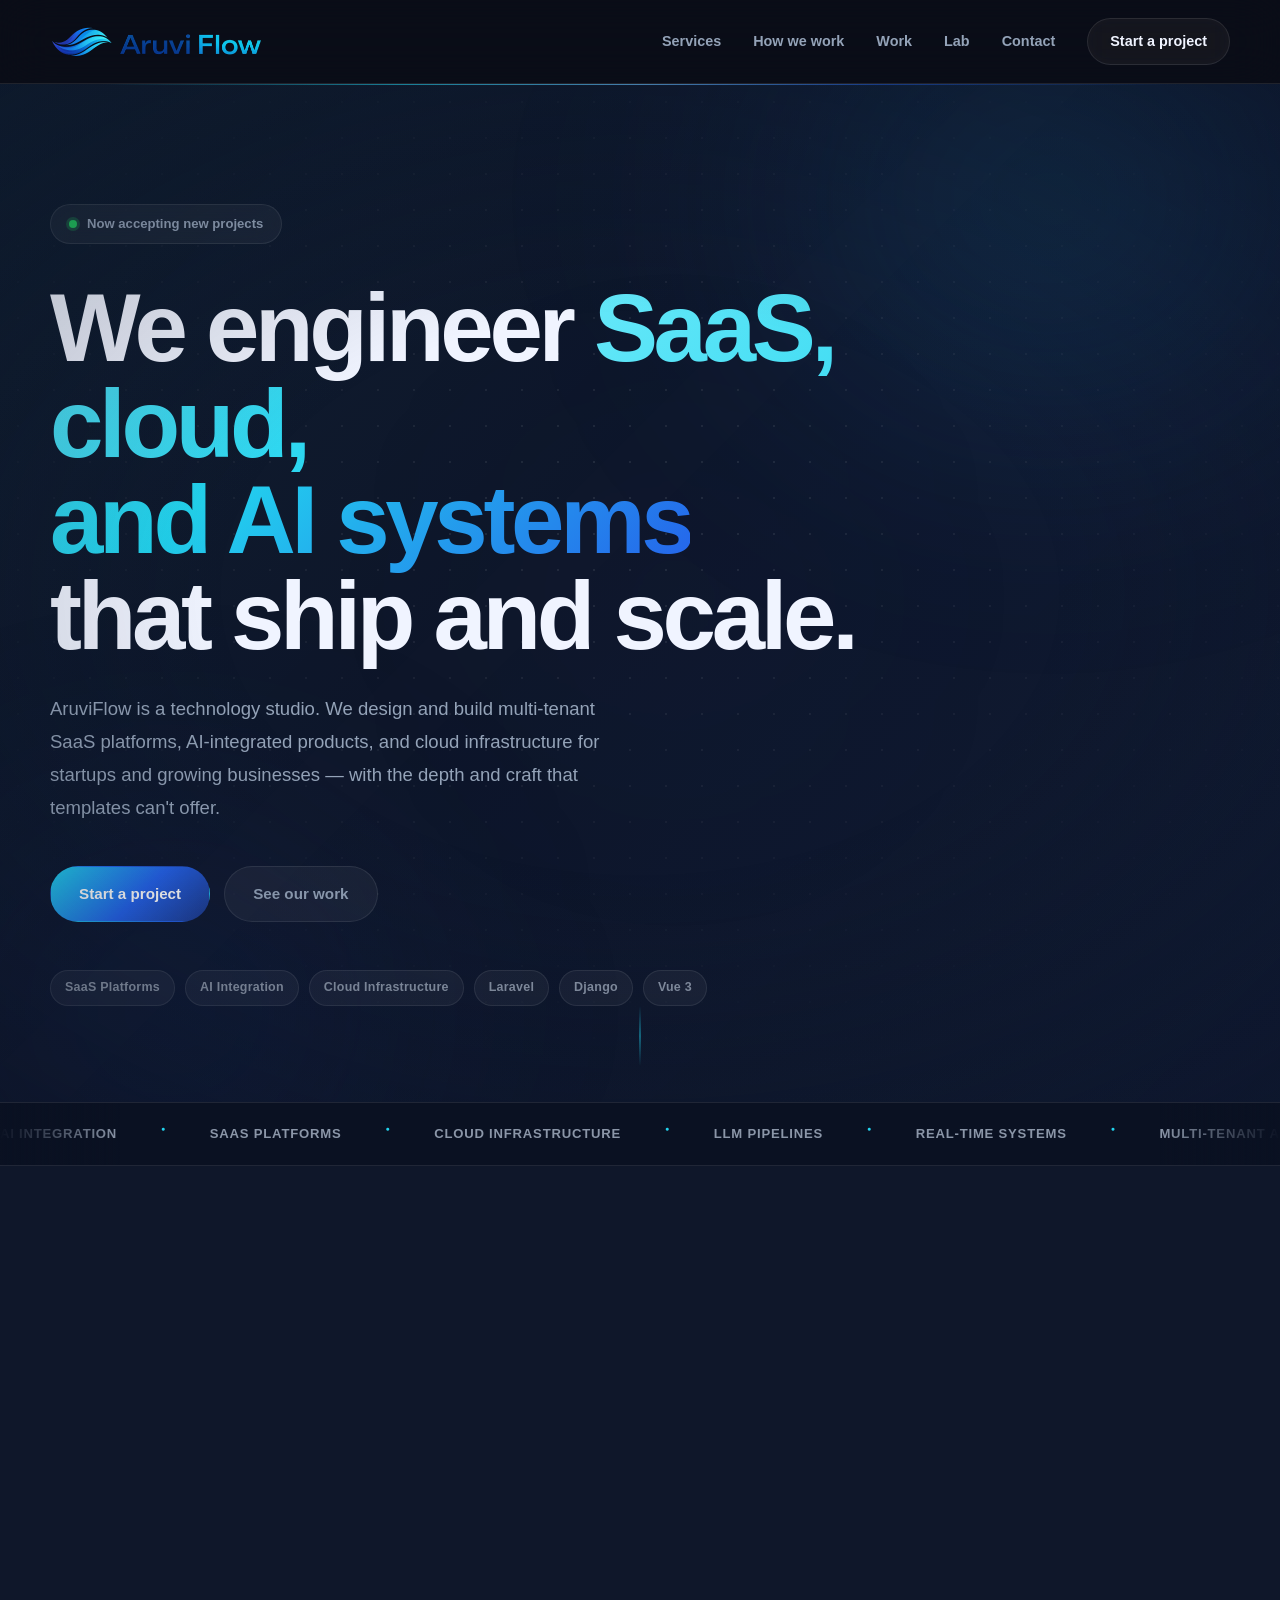
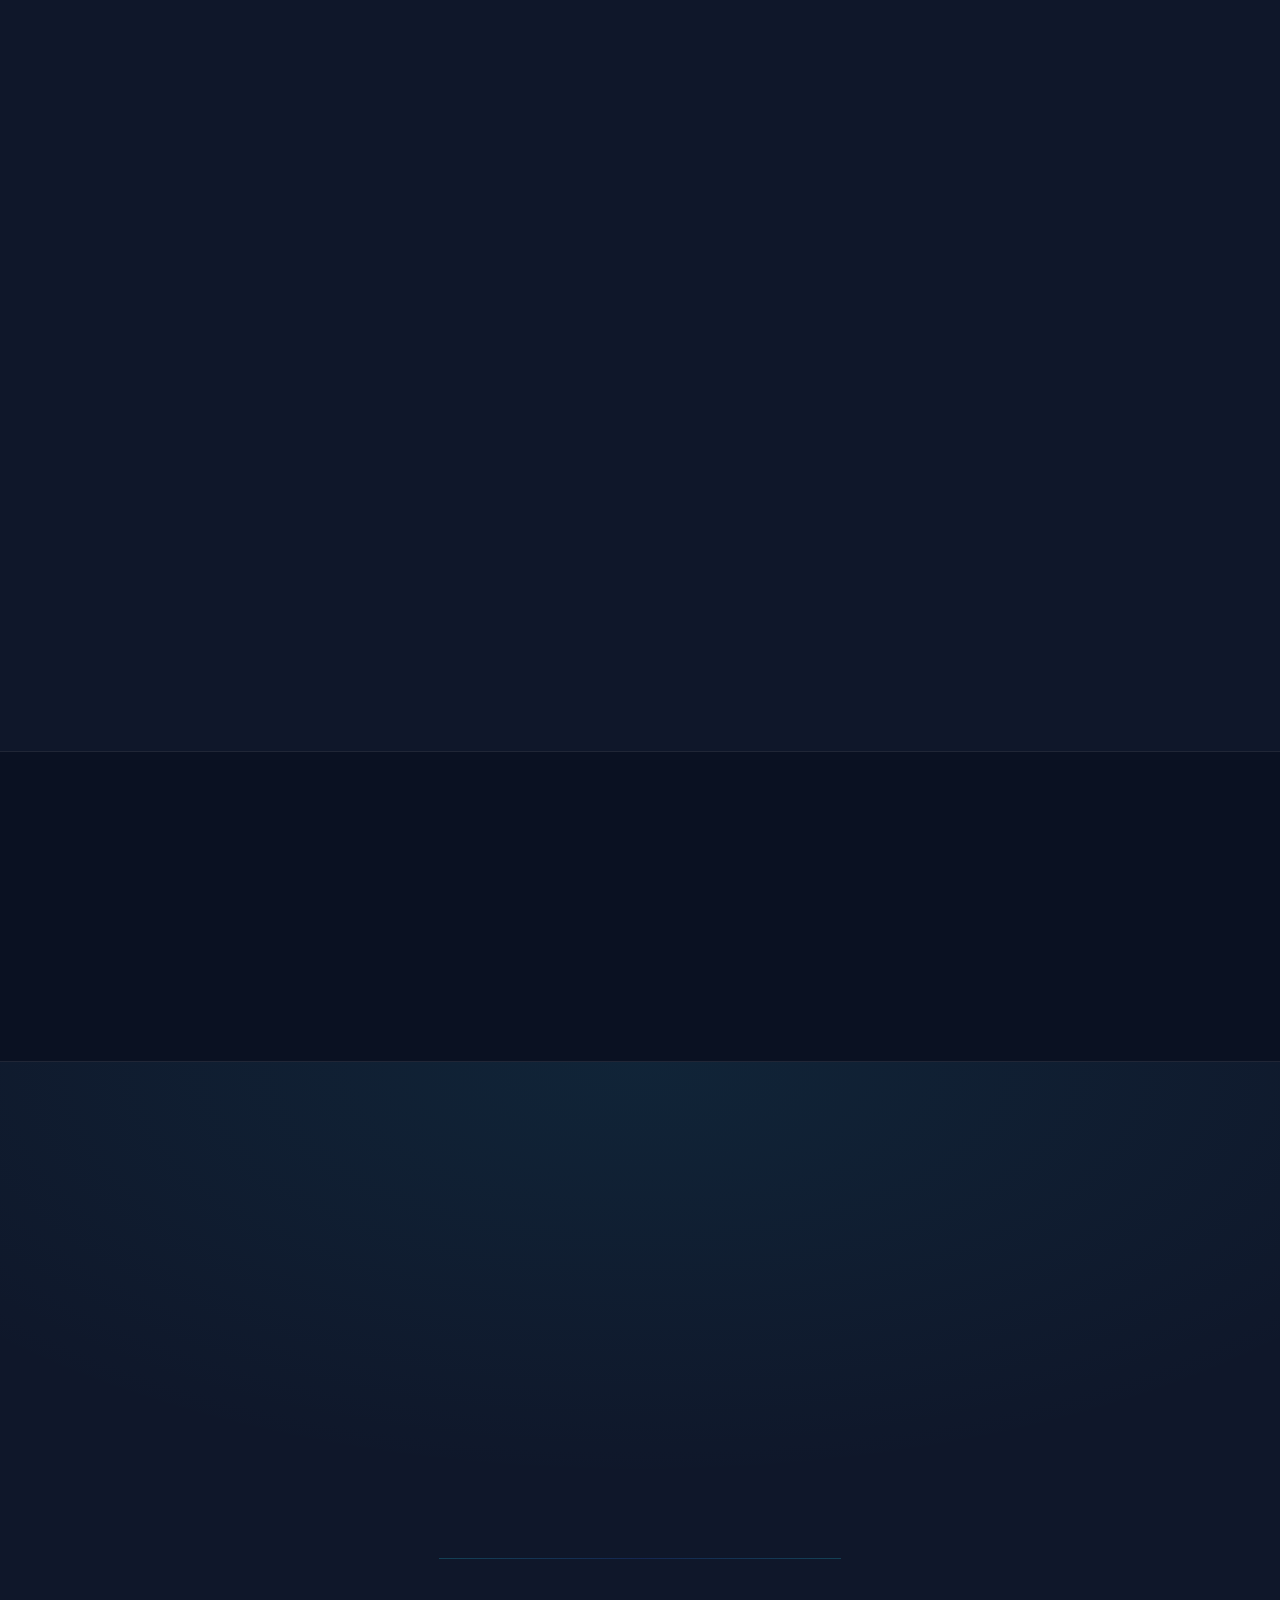
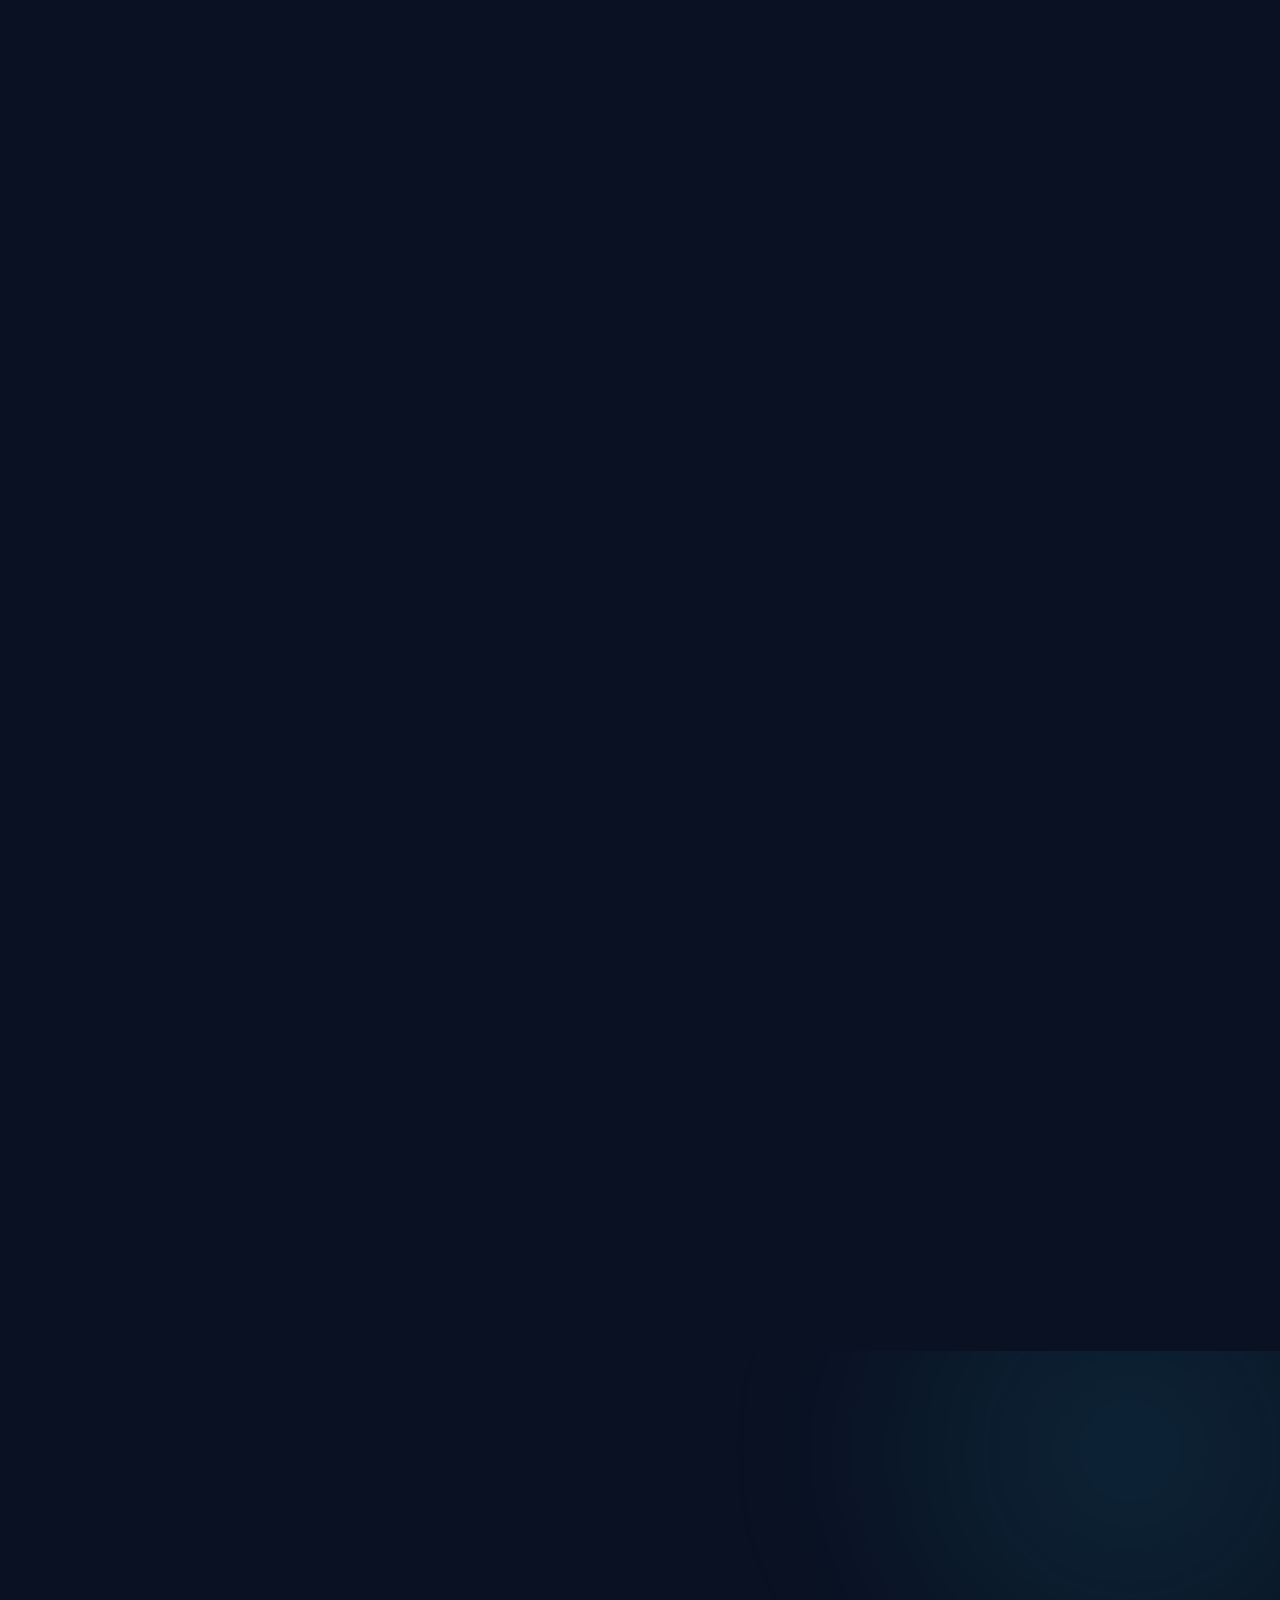
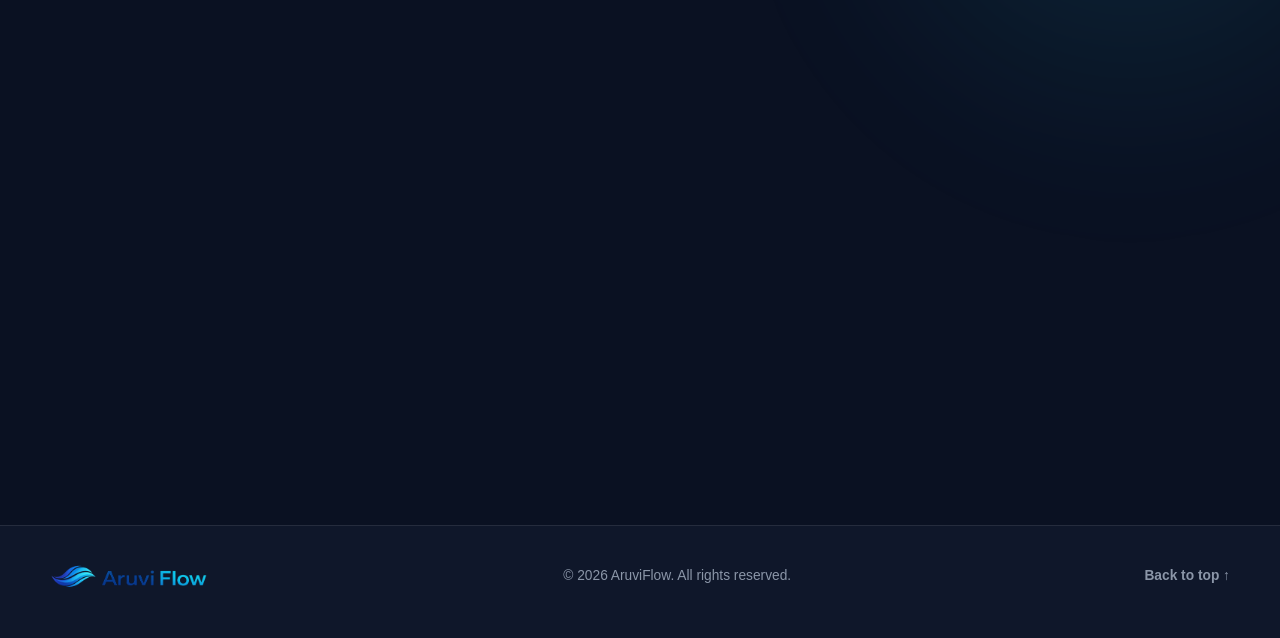
==== commit a4dbab63: "Add AruviFlow Lab page with Radius POC project - New lab.html page with hero, project grid, shared n" ====
--- a/index.html
+++ b/index.html
@@ -111,6 +111,7 @@
                     <a href="#services">Services</a>
                     <a href="#approach">How we work</a>
                     <a href="#projects">Work</a>
+                    <a href="lab.html">Lab</a>
                     <a href="#contact">Contact</a>
                     <a class="nav-cta" href="#contact">Start a project</a>
                 </div>
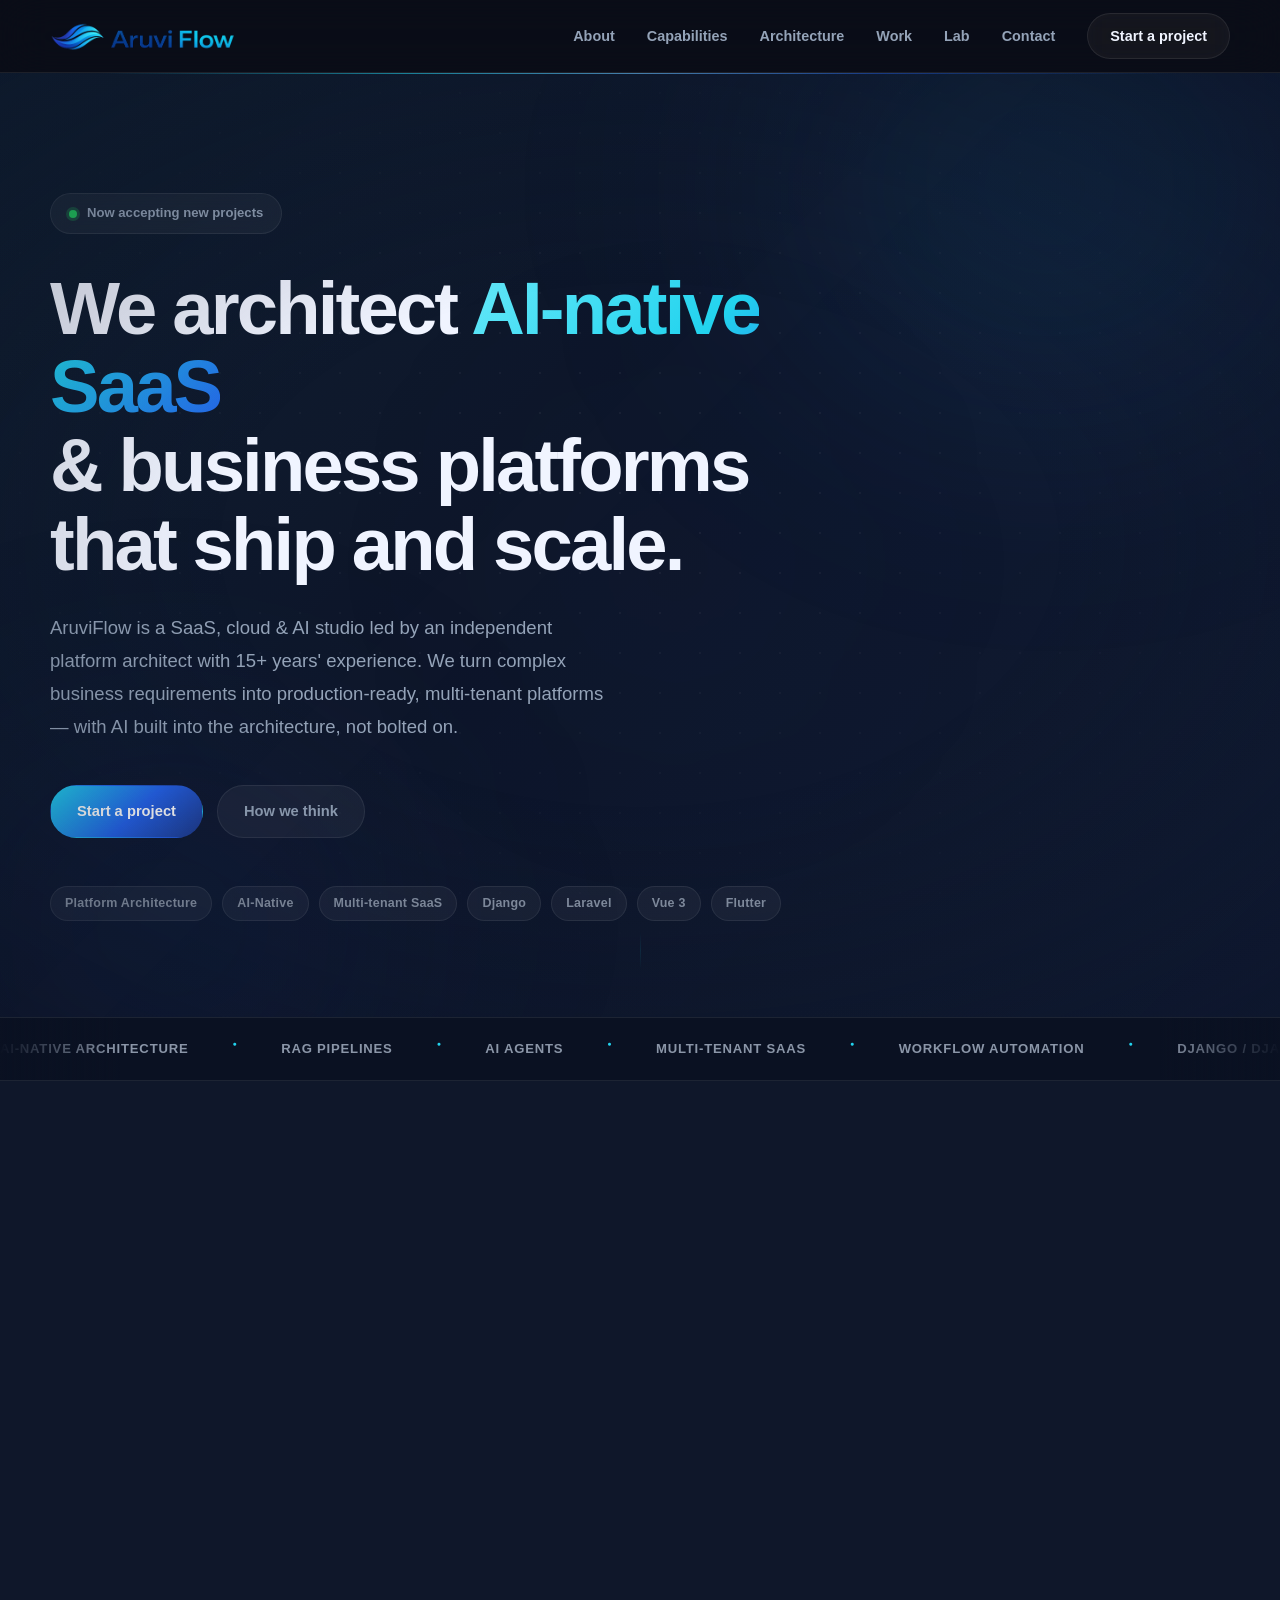
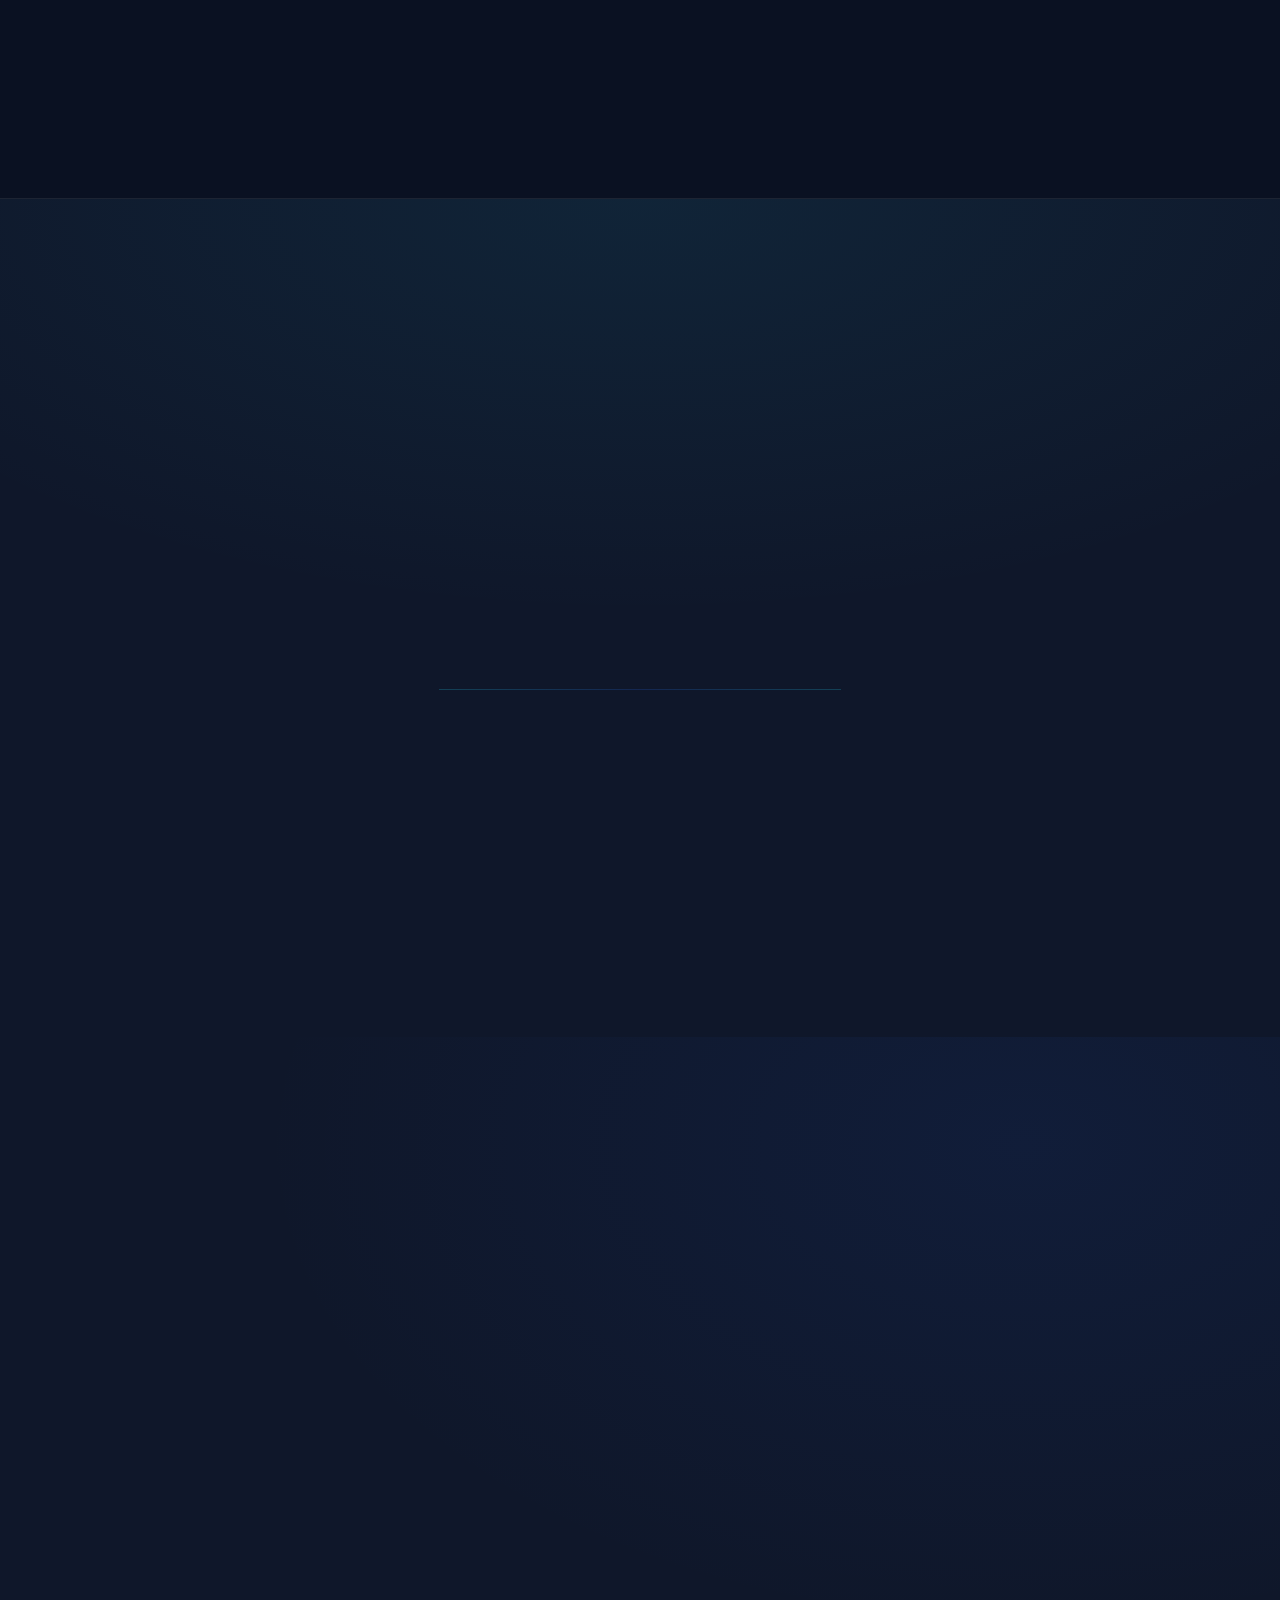
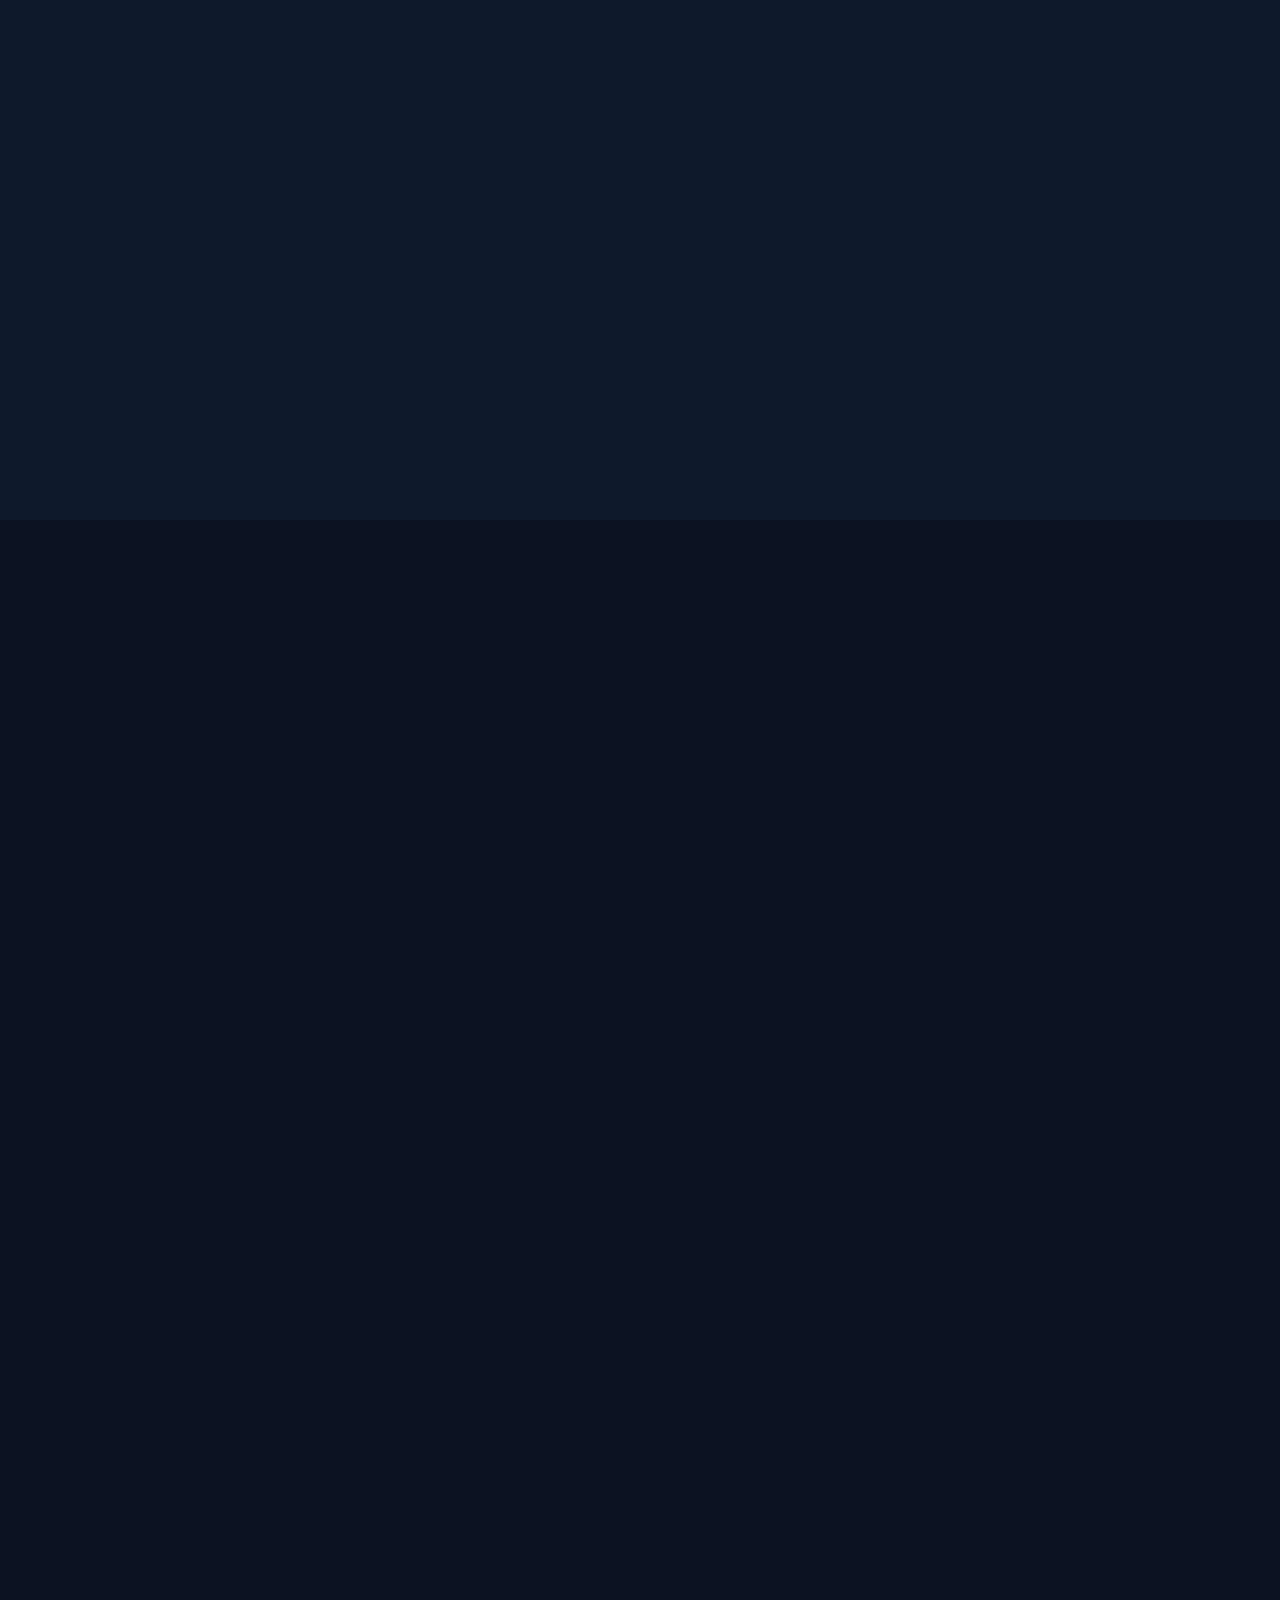
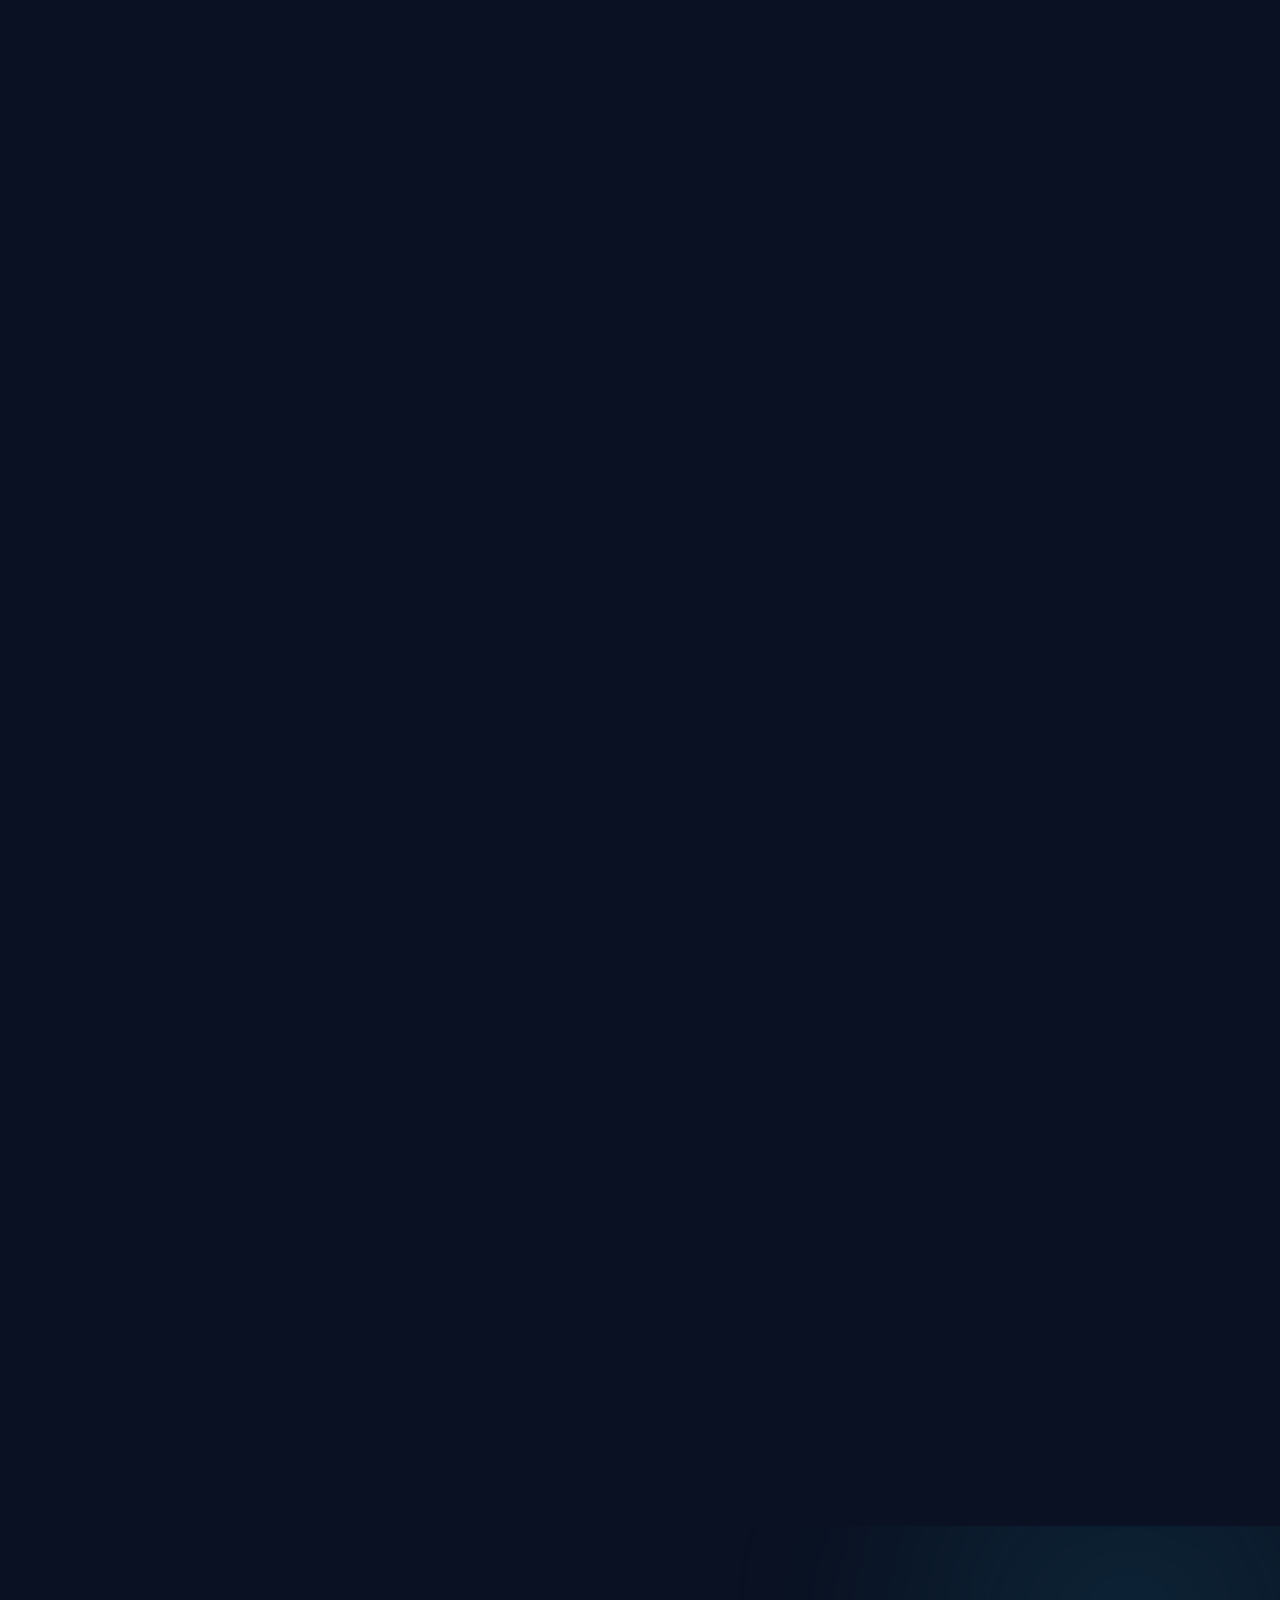
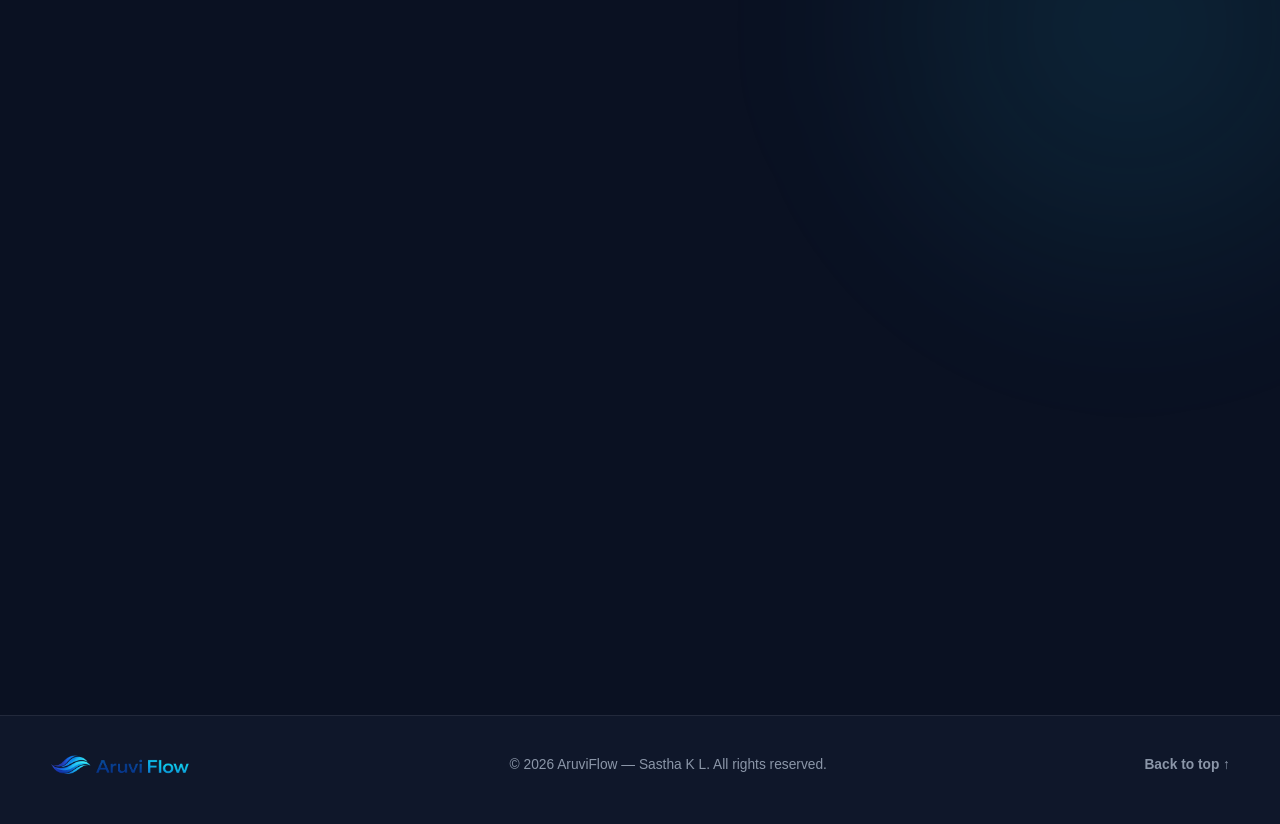
==== commit 0c1563b0: "Redesign landing page around independent platform architect profile Reframe AruviFlow from a generic" ====
--- a/index.html
+++ b/index.html
@@ -21,9 +21,9 @@
     <meta http-equiv="X-Content-Type-Options" content="nosniff">
     <meta http-equiv="Referrer-Policy" content="strict-origin-when-cross-origin">
     <meta http-equiv="Permissions-Policy" content="camera=(), microphone=(), geolocation=(), payment=()">
-    <meta name="description" content="AruviFlow is a SaaS, cloud & AI development studio. We build multi-tenant SaaS platforms, LLM-integrated products, and cloud infrastructure for startups — using Laravel, Django, Vue 3, and Azure.">
-    <meta name="keywords" content="SaaS development, AI integration, LLM development, cloud infrastructure, multi-tenant SaaS, Laravel development, Django development, Vue 3, real-time systems, startup technology studio, AI-powered software, Azure deployment">
-    <meta name="author" content="AruviFlow">
+    <meta name="description" content="AruviFlow is a SaaS, cloud & AI architecture studio led by an independent platform architect with 15+ years' experience. We design and build AI-native, multi-tenant SaaS and business platforms — Django, Laravel, Vue 3, Flutter, Azure.">
+    <meta name="keywords" content="AI-native architecture, platform architecture, multi-tenant SaaS, RAG systems, AI agents, workflow automation, LLM integration, SaaS development, Django development, Django Ninja, Laravel development, Vue 3, Flutter, offline-first, cloud infrastructure, Azure, Cloudflare, Stripe integration, Razorpay integration, vertical SaaS">
+    <meta name="author" content="Sastha K L — AruviFlow">
     <meta name="robots" content="index, follow">
     <meta name="theme-color" content="#0F172A">
     <link rel="canonical" href="https://aruviflow.com/">
@@ -32,8 +32,8 @@
     <meta property="og:type" content="website">
     <meta property="og:url" content="https://aruviflow.com/">
     <meta property="og:site_name" content="AruviFlow">
-    <meta property="og:title" content="AruviFlow | SaaS, Cloud & AI Development Studio">
-    <meta property="og:description" content="AruviFlow builds multi-tenant SaaS platforms, AI-integrated products, and cloud infrastructure for startups — using Laravel, Django, Vue 3, and Azure.">
+    <meta property="og:title" content="AruviFlow | AI-Native SaaS & Platform Architecture Studio">
+    <meta property="og:description" content="A SaaS, cloud & AI studio led by an independent platform architect with 15+ years' experience — building AI-native, multi-tenant platforms with Django, Laravel, Vue 3, Flutter, and Azure.">
     <meta property="og:image" content="https://aruviflow.com/assets/images/og-image.png">
     <meta property="og:image:width" content="1200">
     <meta property="og:image:height" content="630">
@@ -42,12 +42,12 @@
     <!-- Twitter / X -->
     <meta name="twitter:card" content="summary_large_image">
     <meta name="twitter:site" content="@aruviflow">
-    <meta name="twitter:title" content="AruviFlow | SaaS, Cloud & AI Development Studio">
-    <meta name="twitter:description" content="AruviFlow builds multi-tenant SaaS platforms, AI-integrated products, and cloud infrastructure for startups — using Laravel, Django, Vue 3, and Azure.">
+    <meta name="twitter:title" content="AruviFlow | AI-Native SaaS & Platform Architecture Studio">
+    <meta name="twitter:description" content="A SaaS, cloud & AI studio led by an independent platform architect with 15+ years' experience — building AI-native, multi-tenant platforms with Django, Laravel, Vue 3, Flutter, and Azure.">
     <meta name="twitter:image" content="https://aruviflow.com/assets/images/og-image.png">
 
     <link rel="manifest" href="/manifest.json">
-    <title>AruviFlow | SaaS, Cloud & AI Development Studio</title>
+    <title>AruviFlow | AI-Native SaaS & Platform Architecture Studio</title>
 
     <!-- JSON-LD Structured Data -->
     <script type="application/ld+json">
@@ -57,15 +57,21 @@
         "name": "AruviFlow",
         "url": "https://aruviflow.com",
         "logo": "https://aruviflow.com/assets/images/logo.png",
-        "description": "AruviFlow is a SaaS, cloud and AI development studio that builds multi-tenant SaaS platforms, LLM-integrated products, and cloud infrastructure for startups and growing businesses.",
+        "description": "AruviFlow is a SaaS, cloud and AI architecture studio led by an independent platform architect with 15+ years' experience, designing and building AI-native, multi-tenant SaaS and business platforms for startups and growing businesses.",
         "email": "hello@aruviflow.com",
+        "founder": {
+            "@type": "Person",
+            "name": "Sastha K L",
+            "jobTitle": "Independent Platform Architect",
+            "sameAs": ["https://github.com/frozonfreak"]
+        },
         "address": {
             "@type": "PostalAddress",
             "addressRegion": "Tamil Nadu",
             "addressCountry": "IN"
         },
         "areaServed": "Worldwide",
-        "serviceType": ["SaaS Development", "AI Integration", "Cloud Infrastructure", "Full-stack Engineering", "Real-time Systems"],
+        "serviceType": ["Platform Architecture", "Multi-tenant SaaS Development", "AI-Native Application Architecture", "LLM & RAG Integration", "Cloud Infrastructure", "Mobile App Development", "Payments Integration"],
         "sameAs": [
             "https://github.com/frozonfreak"
         ]
@@ -108,8 +114,9 @@
                     <span></span>
                 </button>
                 <div class="nav-links" id="site-menu">
-                    <a href="#services">Services</a>
-                    <a href="#approach">How we work</a>
+                    <a href="#about">About</a>
+                    <a href="#services">Capabilities</a>
+                    <a href="#architecture">Architecture</a>
                     <a href="#projects">Work</a>
                     <a href="lab.html">Lab</a>
                     <a href="#contact">Contact</a>
@@ -137,23 +144,25 @@
                     Now accepting new projects
                 </div>
                 <h1 class="hero-heading">
-                    We engineer <span class="text-gradient">SaaS, cloud,<br>and AI systems</span><br>
+                    We architect <span class="text-gradient">AI-native SaaS</span><br>
+                    &amp; business platforms<br>
                     that ship and scale.
                 </h1>
                 <p class="hero-body">
-                    AruviFlow is a technology studio. We design and build multi-tenant SaaS platforms, AI-integrated products, and cloud infrastructure for startups and growing businesses — with the depth and craft that templates can't offer.
+                    AruviFlow is a SaaS, cloud &amp; AI studio led by an independent platform architect with 15+ years' experience. We turn complex business requirements into production-ready, multi-tenant platforms — with AI built into the architecture, not bolted on.
                 </p>
                 <div class="hero-actions">
                     <a class="btn btn-primary" href="#contact">Start a project</a>
-                    <a class="btn btn-ghost" href="#projects">See our work</a>
+                    <a class="btn btn-ghost" href="#architecture">How we think</a>
                 </div>
                 <div class="hero-tags">
-                    <span>SaaS Platforms</span>
-                    <span>AI Integration</span>
-                    <span>Cloud Infrastructure</span>
+                    <span>Platform Architecture</span>
+                    <span>AI-Native</span>
+                    <span>Multi-tenant SaaS</span>
+                    <span>Django</span>
                     <span>Laravel</span>
-                    <span>Django</span>
                     <span>Vue 3</span>
+                    <span>Flutter</span>
                 </div>
             </div>
         </div>
@@ -168,49 +177,96 @@
         <div class="marquee-fade marquee-fade-right"></div>
         <div class="marquee-track">
             <div class="marquee-inner">
-                <span>AI Integration</span>
-                <span class="sep">&#9679;</span>
-                <span>SaaS Platforms</span>
-                <span class="sep">&#9679;</span>
-                <span>Cloud Infrastructure</span>
-                <span class="sep">&#9679;</span>
-                <span>LLM Pipelines</span>
-                <span class="sep">&#9679;</span>
-                <span>Real-time Systems</span>
-                <span class="sep">&#9679;</span>
-                <span>Multi-tenant Architecture</span>
-                <span class="sep">&#9679;</span>
-                <span>DevOps</span>
-                <span class="sep">&#9679;</span>
-                <span>API Design</span>
-                <span class="sep">&#9679;</span>
-                <span>AI Integration</span>
-                <span class="sep">&#9679;</span>
-                <span>SaaS Platforms</span>
-                <span class="sep">&#9679;</span>
-                <span>Cloud Infrastructure</span>
-                <span class="sep">&#9679;</span>
-                <span>LLM Pipelines</span>
-                <span class="sep">&#9679;</span>
-                <span>Real-time Systems</span>
-                <span class="sep">&#9679;</span>
-                <span>Multi-tenant Architecture</span>
-                <span class="sep">&#9679;</span>
-                <span>DevOps</span>
-                <span class="sep">&#9679;</span>
-                <span>API Design</span>
+                <span>AI-Native Architecture</span>
+                <span class="sep">&#9679;</span>
+                <span>RAG Pipelines</span>
+                <span class="sep">&#9679;</span>
+                <span>AI Agents</span>
+                <span class="sep">&#9679;</span>
+                <span>Multi-tenant SaaS</span>
+                <span class="sep">&#9679;</span>
+                <span>Workflow Automation</span>
+                <span class="sep">&#9679;</span>
+                <span>Django / Django Ninja</span>
+                <span class="sep">&#9679;</span>
+                <span>Laravel</span>
+                <span class="sep">&#9679;</span>
+                <span>Vue 3</span>
+                <span class="sep">&#9679;</span>
+                <span>Flutter &middot; Offline-first</span>
+                <span class="sep">&#9679;</span>
+                <span>Stripe &amp; Razorpay</span>
+                <span class="sep">&#9679;</span>
+                <span>Azure &middot; Cloudflare</span>
+                <span class="sep">&#9679;</span>
+                <span>Observability</span>
+                <span class="sep">&#9679;</span>
+                <span>AI-Native Architecture</span>
+                <span class="sep">&#9679;</span>
+                <span>RAG Pipelines</span>
+                <span class="sep">&#9679;</span>
+                <span>AI Agents</span>
+                <span class="sep">&#9679;</span>
+                <span>Multi-tenant SaaS</span>
+                <span class="sep">&#9679;</span>
+                <span>Workflow Automation</span>
+                <span class="sep">&#9679;</span>
+                <span>Django / Django Ninja</span>
+                <span class="sep">&#9679;</span>
+                <span>Laravel</span>
+                <span class="sep">&#9679;</span>
+                <span>Vue 3</span>
+                <span class="sep">&#9679;</span>
+                <span>Flutter &middot; Offline-first</span>
+                <span class="sep">&#9679;</span>
+                <span>Stripe &amp; Razorpay</span>
+                <span class="sep">&#9679;</span>
+                <span>Azure &middot; Cloudflare</span>
+                <span class="sep">&#9679;</span>
+                <span>Observability</span>
                 <span class="sep">&#9679;</span>
             </div>
         </div>
     </div>
 
-    <!-- ── Services ── -->
+    <!-- ── About / Architect ── -->
+    <section class="section architect-section" id="about">
+        <div class="container">
+            <div class="architect-panel">
+                <div class="architect-media" data-reveal>
+                    <div class="architect-avatar" aria-hidden="true">SKL</div>
+                    <p class="architect-name">Sastha K L</p>
+                    <p class="architect-role">Independent Platform Architect</p>
+                    <a class="architect-link" href="https://github.com/frozonfreak" target="_blank" rel="noopener noreferrer">
+                        <svg width="15" height="15" viewBox="0 0 24 24" fill="currentColor" aria-hidden="true">
+                            <path d="M12 0C5.37 0 0 5.37 0 12c0 5.3 3.438 9.8 8.205 11.385.6.113.82-.258.82-.577 0-.285-.01-1.04-.015-2.04-3.338.724-4.042-1.61-4.042-1.61C4.422 18.07 3.633 17.7 3.633 17.7c-1.087-.744.084-.729.084-.729 1.205.084 1.838 1.236 1.838 1.236 1.07 1.835 2.809 1.305 3.495.998.108-.776.417-1.305.76-1.605-2.665-.3-5.466-1.332-5.466-5.93 0-1.31.465-2.38 1.235-3.22-.135-.303-.54-1.523.105-3.176 0 0 1.005-.322 3.3 1.23.96-.267 1.98-.399 3-.405 1.02.006 2.04.138 3 .405 2.28-1.552 3.285-1.23 3.285-1.23.645 1.653.24 2.873.12 3.176.765.84 1.23 1.91 1.23 3.22 0 4.61-2.805 5.625-5.475 5.92.42.36.81 1.096.81 2.22 0 1.606-.015 2.896-.015 3.286 0 .315.21.69.825.57C20.565 21.795 24 17.295 24 12c0-6.63-5.37-12-12-12"/>
+                        </svg>
+                        github.com/frozonfreak
+                    </a>
+                </div>
+                <div class="architect-copy" data-reveal>
+                    <p class="eyebrow">Who's behind AruviFlow</p>
+                    <h2>One architect. 15+ years<br>of shipping platforms.</h2>
+                    <p>AruviFlow is led by Sastha K L, an independent software architect and full-stack engineer with 15+ years designing, building, and scaling SaaS products, business platforms, and AI-enabled systems.</p>
+                    <p>Every engagement is architected and built by the person you talk to — from data model and APIs through to frontend, cloud infrastructure, payments, and AI integration. No handoffs, no junior team halfway through.</p>
+                    <ul class="architect-points">
+                        <li>Platform &amp; multi-tenant SaaS architecture</li>
+                        <li>AI-native product design — LLMs, RAG, agents, automation</li>
+                        <li>Django / Django Ninja &middot; Laravel &middot; Vue 3 &middot; Flutter</li>
+                        <li>Azure &middot; Cloudflare &middot; Docker &middot; Stripe &middot; Razorpay</li>
+                    </ul>
+                </div>
+            </div>
+        </div>
+    </section>
+
+    <!-- ── Capabilities ── -->
     <section class="section" id="services">
         <div class="container">
             <div class="section-header" data-reveal>
-                <p class="eyebrow">What we do</p>
-                <h2>SaaS, AI &amp; cloud services<br>for startups that ship.</h2>
-                <p class="section-sub">We cover the full stack — SaaS architecture, AI integration, cloud infrastructure, and ongoing support. Every engagement is scoped to what your business actually needs, not what fills a proposal.</p>
+                <p class="eyebrow">Capabilities</p>
+                <h2>Architecture-led SaaS, AI<br>&amp; cloud engineering.</h2>
+                <p class="section-sub">Six areas we go deep on. Every engagement is scoped to what the product, business model, and scale actually need — not what fills a proposal.</p>
             </div>
             <div class="services-grid">
                 <article class="service-card" data-reveal>
@@ -220,8 +276,8 @@
                         </svg>
                     </div>
                     <span class="service-num">01</span>
-                    <h3>SaaS Development</h3>
-                    <p>Multi-tenant platforms built for scale — subscription billing, role-based access, usage metering, and the architecture to grow from 10 to 10,000 tenants.</p>
+                    <h3>Platform &amp; SaaS Architecture</h3>
+                    <p>Multi-tenant systems designed to scale — tenancy model, roles and permissions, subscription billing, usage limits, and operational dashboards that hold up from 10 tenants to 10,000.</p>
                     <div class="service-arrow" aria-hidden="true">
                         <svg width="16" height="16" viewBox="0 0 24 24" fill="none" stroke="currentColor" stroke-width="2" stroke-linecap="round" stroke-linejoin="round"><path d="M7 17L17 7M17 7H7M17 7v10"/></svg>
                     </div>
@@ -234,8 +290,8 @@
                         </svg>
                     </div>
                     <span class="service-num">02</span>
-                    <h3>AI &amp; LLM Integration</h3>
-                    <p>We wire LLMs into your product — RAG pipelines, multi-model orchestration, agent workflows, and structured output using Claude, GPT, and Gemini.</p>
+                    <h3>AI-Native Application Architecture</h3>
+                    <p>AI built into the product core, not bolted on — LLM pipelines, RAG over domain knowledge, agentic workflows, and structured output with Claude, GPT, and Gemini.</p>
                     <div class="service-arrow" aria-hidden="true">
                         <svg width="16" height="16" viewBox="0 0 24 24" fill="none" stroke="currentColor" stroke-width="2" stroke-linecap="round" stroke-linejoin="round"><path d="M7 17L17 7M17 7H7M17 7v10"/></svg>
                     </div>
@@ -248,8 +304,8 @@
                         </svg>
                     </div>
                     <span class="service-num">03</span>
-                    <h3>Cloud &amp; Infrastructure</h3>
-                    <p>Production deployments on Azure, Docker-based environments, CI/CD pipelines, and the observability to know when something breaks before your users do.</p>
+                    <h3>Business &amp; Operations Platforms</h3>
+                    <p>End-to-end systems for real operations — inventory, sales, payroll, buyers, payments, and the business rules that tie them together into one platform.</p>
                     <div class="service-arrow" aria-hidden="true">
                         <svg width="16" height="16" viewBox="0 0 24 24" fill="none" stroke="currentColor" stroke-width="2" stroke-linecap="round" stroke-linejoin="round"><path d="M7 17L17 7M17 7H7M17 7v10"/></svg>
                     </div>
@@ -262,8 +318,8 @@
                         </svg>
                     </div>
                     <span class="service-num">04</span>
-                    <h3>Full-stack Engineering</h3>
-                    <p>End-to-end product engineering with Laravel, Django, and Vue 3. REST APIs, background workers, authentication, and the backend systems that power your product.</p>
+                    <h3>Cloud-Native Infrastructure</h3>
+                    <p>Containerised, observable deployments on Azure, Cloudflare, and Laravel Cloud — CI/CD, background workers, and infrastructure cost kept under control.</p>
                     <div class="service-arrow" aria-hidden="true">
                         <svg width="16" height="16" viewBox="0 0 24 24" fill="none" stroke="currentColor" stroke-width="2" stroke-linecap="round" stroke-linejoin="round"><path d="M7 17L17 7M17 7H7M17 7v10"/></svg>
                     </div>
@@ -276,8 +332,8 @@
                         </svg>
                     </div>
                     <span class="service-num">05</span>
-                    <h3>Real-time Systems</h3>
-                    <p>WebSocket-driven features, live dashboards, async event processing, and concurrent job pipelines — built for systems where latency and reliability matter.</p>
+                    <h3>Mobile &amp; Offline-First</h3>
+                    <p>Flutter and Capacitor apps with offline-first data sync — built for field use where the network can't be assumed and the data still has to reconcile.</p>
                     <div class="service-arrow" aria-hidden="true">
                         <svg width="16" height="16" viewBox="0 0 24 24" fill="none" stroke="currentColor" stroke-width="2" stroke-linecap="round" stroke-linejoin="round"><path d="M7 17L17 7M17 7H7M17 7v10"/></svg>
                     </div>
@@ -290,8 +346,8 @@
                         </svg>
                     </div>
                     <span class="service-num">06</span>
-                    <h3>Ongoing Product Support</h3>
-                    <p>We don't disappear after launch. Fixes, improvements, and continued development — we stay with you as your product evolves and your needs change.</p>
+                    <h3>Payments &amp; Subscriptions</h3>
+                    <p>Stripe and Razorpay integrations done properly — tiered plans, trials, metered usage, dunning workflows, and full webhook lifecycle handling.</p>
                     <div class="service-arrow" aria-hidden="true">
                         <svg width="16" height="16" viewBox="0 0 24 24" fill="none" stroke="currentColor" stroke-width="2" stroke-linecap="round" stroke-linejoin="round"><path d="M7 17L17 7M17 7H7M17 7v10"/></svg>
                     </div>
@@ -305,16 +361,16 @@
         <div class="container">
             <div class="stats-grid">
                 <div class="stat-item" data-reveal>
-                    <p class="stat-number" data-count="100" data-suffix="%">100%</p>
-                    <p class="stat-label">Remote, worldwide</p>
+                    <p class="stat-number" data-count="15" data-suffix="+">15+</p>
+                    <p class="stat-label">Years building platforms</p>
                 </div>
                 <div class="stat-item" data-reveal>
                     <p class="stat-number" data-count="3">3</p>
-                    <p class="stat-label">Phases, start to launch</p>
+                    <p class="stat-label">Flagship SaaS platforms</p>
                 </div>
                 <div class="stat-item" data-reveal>
-                    <p class="stat-number" data-count="6" data-suffix="+">6+</p>
-                    <p class="stat-label">Core service areas</p>
+                    <p class="stat-number" data-count="2">2</p>
+                    <p class="stat-label">Open-source Laravel packages</p>
                 </div>
                 <div class="stat-item" data-reveal>
                     <p class="stat-number">&#8734;</p>
@@ -330,26 +386,86 @@
         <div class="container">
             <div class="section-header" data-reveal>
                 <p class="eyebrow">How we work</p>
-                <h2>Straightforward process.<br>No surprises.</h2>
-                <p class="section-sub">We scope clearly, build with care, and stay with you after launch. Every project gets our full attention — not a handoff to a junior team halfway through.</p>
+                <h2>Architecture first.<br>Then build. Then evolve.</h2>
+                <p class="section-sub">We work from both directions — business to system, and system to product — so the foundation fits the problem and the product can grow without rebuilding its core.</p>
             </div>
             <div class="process-grid">
                 <article class="process-card" data-reveal>
                     <span class="process-num">01</span>
-                    <h3>Discover &amp; Define</h3>
-                    <p>We start by understanding your goals, users, and constraints — aligning on scope and success criteria before a single line of code is written.</p>
+                    <h3>Architecture &amp; Scope</h3>
+                    <p>We map the workflow, constraints, economics, and users first — then define the tenancy model, data model, and integration points. Scope and success criteria are agreed before code.</p>
                 </article>
                 <article class="process-card" data-reveal>
                     <span class="process-num">02</span>
-                    <h3>Design &amp; Build</h3>
-                    <p>Thoughtful design meets solid engineering. We build iteratively, keep you in the loop, and make decisions that balance speed with long-term quality.</p>
+                    <h3>Build &amp; Iterate</h3>
+                    <p>Iterative delivery with you in the loop. We pick the right stack for the product and scale — simple and maintainable over novel — and keep decisions reversible where it counts.</p>
                 </article>
                 <article class="process-card" data-reveal>
                     <span class="process-num">03</span>
-                    <h3>Launch &amp; Grow</h3>
-                    <p>We handle deployment and stay engaged after go-live — shipping improvements, squashing bugs, and evolving the product as your needs change.</p>
-                </article>
-            </div>
+                    <h3>Launch &amp; Evolve</h3>
+                    <p>We handle deployment and stay engaged after go-live — shipping improvements, watching the system in production, and evolving the platform as the business changes.</p>
+                </article>
+            </div>
+        </div>
+    </section>
+
+    <!-- ── Architecture / Philosophy ── -->
+    <section class="section philosophy-section" id="architecture">
+        <div class="philosophy-glow" aria-hidden="true"></div>
+        <div class="container">
+            <div class="section-header" data-reveal>
+                <p class="eyebrow">How we think about architecture</p>
+                <h2>Simple systems<br>that outlast the first release.</h2>
+                <p class="section-sub">The goal isn't the newest technology — it's the right combination for the product, business model, scale, and what it costs to operate.</p>
+            </div>
+            <div class="philosophy-grid">
+                <article class="philosophy-card" data-reveal>
+                    <span class="philosophy-dir">Business &rarr; System</span>
+                    <h3>Understand before architecting</h3>
+                    <p>Workflow, constraints, economics, and user needs come first. The architecture follows from the problem — not from a stack we wanted to use.</p>
+                </article>
+                <article class="philosophy-card" data-reveal>
+                    <span class="philosophy-dir">System &rarr; Product</span>
+                    <h3>Build a foundation that evolves</h3>
+                    <p>The technical core is designed so the product can grow — new features, new tenants, new integrations — without repeatedly rebuilding what it stands on.</p>
+                </article>
+            </div>
+            <figure class="philosophy-diagram" data-reveal>
+                <svg viewBox="0 0 680 300" role="img" aria-labelledby="phil-diagram-title" xmlns="http://www.w3.org/2000/svg">
+                    <title id="phil-diagram-title">Business context and operating constraints shape the architecture; the architecture is designed so the product can evolve without a rewrite.</title>
+                    <defs>
+                        <linearGradient id="philLayer" x1="0" y1="0" x2="1" y2="1">
+                            <stop offset="0" stop-color="#22D3EE" stop-opacity="0.16"/>
+                            <stop offset="1" stop-color="#2563EB" stop-opacity="0.10"/>
+                        </linearGradient>
+                    </defs>
+                    <g font-family="'Space Grotesk', sans-serif" text-anchor="middle">
+                        <rect x="170" y="18" width="340" height="66" rx="14" fill="url(#philLayer)" stroke="#22D3EE" stroke-opacity="0.35"/>
+                        <text x="340" y="46" fill="#f0f4ff" font-size="16" font-weight="700">Business &amp; operations</text>
+                        <text x="340" y="68" fill="#94a3b8" font-size="12.5">workflow &middot; constraints &middot; economics &middot; users</text>
+
+                        <rect x="170" y="117" width="340" height="66" rx="14" fill="url(#philLayer)" stroke="#22D3EE" stroke-opacity="0.5"/>
+                        <text x="340" y="145" fill="#f0f4ff" font-size="16" font-weight="700">Architecture</text>
+                        <text x="340" y="167" fill="#94a3b8" font-size="12.5">tenancy &middot; data model &middot; APIs &middot; integrations</text>
+
+                        <rect x="170" y="216" width="340" height="66" rx="14" fill="url(#philLayer)" stroke="#22D3EE" stroke-opacity="0.35"/>
+                        <text x="340" y="244" fill="#f0f4ff" font-size="16" font-weight="700">Product</text>
+                        <text x="340" y="266" fill="#94a3b8" font-size="12.5">features that ship and keep evolving</text>
+                    </g>
+                    <g stroke="#22D3EE" stroke-width="1.5" fill="none" stroke-opacity="0.6">
+                        <path d="M150 84 L150 117" marker-end="url(#philArrow)"/>
+                        <path d="M150 183 L150 216" marker-end="url(#philArrow)"/>
+                        <path d="M530 216 L530 84" marker-end="url(#philArrow)" stroke-dasharray="5 5"/>
+                    </g>
+                    <defs>
+                        <marker id="philArrow" viewBox="0 0 10 10" refX="8" refY="5" markerWidth="7" markerHeight="7" orient="auto-start-reverse">
+                            <path d="M0 0 L10 5 L0 10 z" fill="#22D3EE" fill-opacity="0.8"/>
+                        </marker>
+                    </defs>
+                    <text x="132" y="150" fill="#67E8F9" font-size="11" font-weight="700" text-anchor="middle" transform="rotate(-90 132 150)" font-family="'Space Grotesk', sans-serif">shapes</text>
+                    <text x="548" y="150" fill="#67E8F9" font-size="11" font-weight="700" text-anchor="middle" transform="rotate(90 548 150)" font-family="'Space Grotesk', sans-serif">evolves without a rewrite</text>
+                </svg>
+            </figure>
         </div>
     </section>
 
@@ -358,7 +474,7 @@
         <div class="container">
             <div class="section-header" data-reveal>
                 <p class="eyebrow">Our work</p>
-                <h2>SaaS and AI products<br>we've built and shipped.</h2>
+                <h2>Platforms and AI products<br>we've built and shipped.</h2>
             </div>
             <div class="projects-grid">
 
@@ -394,6 +510,35 @@
 
                 </article>
 
+                <!-- Farm Doctor -->
+                <article class="project-card project-card-highlight" data-reveal>
+                    <div class="project-card-top">
+                        <span class="project-badge project-badge-teal">RAG &middot; AI &middot; In Production</span>
+                        <a class="project-gh-link" href="https://nilamflow.com/" target="_blank" rel="noopener noreferrer" aria-label="See Farm Doctor in NilamFlow">
+                            <svg width="15" height="15" viewBox="0 0 24 24" fill="none" stroke="currentColor" stroke-width="2" stroke-linecap="round" stroke-linejoin="round" aria-hidden="true">
+                                <path d="M18 13v6a2 2 0 01-2 2H5a2 2 0 01-2-2V8a2 2 0 012-2h6M15 3h6v6M10 14L21 3"/>
+                            </svg>
+                            Visit site
+                        </a>
+                    </div>
+                    <h3 class="project-name project-name-gradient">Farm Doctor</h3>
+                    <p class="project-tagline">The RAG engine behind <strong>nilamAI</strong> — NilamFlow's in-app agronomy assistant.</p>
+                    <p class="project-desc">Farm Doctor is a retrieval-augmented knowledge system for Indian agriculture, shipped in production as <strong>nilamAI</strong> inside NilamFlow. It indexes authoritative sources — advisories, package-of-practice documents, and crop guidance — and answers grower questions through LLM assistance anchored to that corpus rather than open-ended generation.</p>
+                    <ul class="project-features">
+                        <li>Live in production as nilamAI, the assistant layer inside the NilamFlow platform</li>
+                        <li>RAG pipeline over a curated corpus of authoritative Indian agricultural sources</li>
+                        <li>Answers stay grounded in and cite the indexed corpus, not free-form generation</li>
+                        <li>Domain-tuned retrieval across crops, practices, inputs, and seasonal guidance</li>
+                    </ul>
+                    <div class="project-tech">
+                        <span>RAG</span>
+                        <span>LLM</span>
+                        <span>Vector Retrieval</span>
+                        <span>Claude AI</span>
+                        <span>Multi-tenant</span>
+                    </div>
+                </article>
+
                 <!-- GraftAI -->
                 <article class="project-card project-card-highlight" data-reveal>
                     <div class="project-card-top">
@@ -528,20 +673,20 @@
             <div class="contact-panel">
                 <div class="contact-copy" data-reveal>
                     <p class="eyebrow">Get in touch</p>
-                    <h2>Let's build something great together.</h2>
-                    <p>Got a project in mind? We'd love to hear about it. Tell us what you're building, where you're stuck, or what you want to improve — and we'll take it from there.</p>
+                    <h2>Tell us what you're building.</h2>
+                    <p>Got a platform in mind, or an existing system that needs to scale? Tell us the business problem, where you're stuck, and any timelines — we'll take it from there.</p>
                     <div class="contact-info">
                         <div class="contact-info-item">
                             <span class="contact-info-label">Email</span>
                             <a href="mailto:hello@aruviflow.com" class="contact-info-value">hello@aruviflow.com</a>
                         </div>
                         <div class="contact-info-item">
+                            <span class="contact-info-label">Led by</span>
+                            <span class="contact-info-value">Sastha K L — Independent Platform Architect</span>
+                        </div>
+                        <div class="contact-info-item">
                             <span class="contact-info-label">Based in</span>
                             <span class="contact-info-value">Tamil Nadu, India — working with clients worldwide</span>
-                        </div>
-                        <div class="contact-info-item">
-                            <span class="contact-info-label">Company</span>
-                            <span class="contact-info-value">AruviFlow</span>
                         </div>
                     </div>
                 </div>
@@ -579,7 +724,7 @@
             <a class="brand-mark" href="#home" aria-label="Back to top">
                 <img src="assets/images/logo.png" alt="AruviFlow" class="brand-logo brand-logo-sm" width="160" height="36" loading="lazy">
             </a>
-            <p class="footer-copy">&copy; <span id="current-year"></span> AruviFlow. All rights reserved.</p>
+            <p class="footer-copy">&copy; <span id="current-year"></span> AruviFlow — Sastha K L. All rights reserved.</p>
             <a href="#home" class="footer-top">Back to top &uarr;</a>
         </div>
     </footer>
--- a/assets/css/style.css
+++ b/assets/css/style.css
@@ -1,5 +1,5 @@
 /* ============================================================
-   SHAZWEBSOLUTIONS — STYLE.CSS
+   ARUVIFLOW — STYLE.CSS
    Gradient UI · Glassmorphism · Micro-interactions · Motion-first
    Simple · Minimal · Fast
    ============================================================ */
@@ -16,8 +16,8 @@
     --glass-deep:  rgba(255, 255, 255, 0.07);
 
     /* Borders */
-    --border:        rgba(255, 255, 255, 0.09);
-    --border-strong: rgba(255, 255, 255, 0.16);
+    --border:        rgba(255, 255, 255, 0.08);
+    --border-strong: rgba(255, 255, 255, 0.14);
 
     /* Text */
     --text:   #f0f4ff;
@@ -45,8 +45,13 @@
     --container: 1180px;
     --radius:    16px;
     --radius-sm: 10px;
+    --radius-lg: 22px;
     --ease:      cubic-bezier(0.4, 0, 0.2, 1);
     --spring:    cubic-bezier(0.34, 1.56, 0.64, 1);
+
+    /* Elevation — one consistent shadow scale */
+    --shadow-card:    0 12px 32px rgba(0, 0, 0, 0.26);
+    --shadow-card-lg: 0 24px 60px rgba(0, 0, 0, 0.40);
 }
 
 /* ── Reset ─────────────────────────────────────── */
@@ -68,6 +73,15 @@
 
 a       { color: inherit; text-decoration: none; }
 button, input, textarea { font: inherit; }
+
+/* Consistent keyboard focus + anchored-scroll offset for the sticky header */
+:focus-visible {
+    outline: 2px solid var(--teal);
+    outline-offset: 3px;
+    border-radius: 3px;
+}
+:target { scroll-margin-top: 96px; }
+section[id]  { scroll-margin-top: 84px; }
 
 /* ── Scroll progress bar ───────────────────────── */
 .scroll-progress {
@@ -88,7 +102,7 @@
     margin-inline: auto;
 }
 
-.section { padding: 112px 0; }
+.section { padding: 120px 0; }
 
 /* ── Typography ────────────────────────────────── */
 h1, h2, h3 {
@@ -166,9 +180,9 @@
     align-items: center;
     justify-content: center;
     gap: 8px;
-    padding: 14px 28px;
+    padding: 13px 26px;
     border-radius: 999px;
-    font-size: 0.95rem;
+    font-size: 0.92rem;
     font-weight: 700;
     border: 1px solid transparent;
     cursor: pointer;
@@ -201,13 +215,13 @@
 
 .btn-primary:hover,
 .btn-primary:focus-visible {
-    transform: translateY(-2px) scale(1.02);
-    box-shadow: 0 8px 32px var(--teal-glow), 0 2px 8px rgba(0,0,0,0.4);
+    transform: translateY(-2px);
+    box-shadow: 0 10px 30px var(--teal-glow), 0 2px 8px rgba(0,0,0,0.4);
 }
 
 .btn-primary:hover::after { transform: translateX(110%); }
 
-.btn-primary:active { transform: translateY(0) scale(0.98); }
+.btn-primary:active { transform: translateY(0); }
 
 /* Ghost — glass */
 .btn-ghost {
@@ -222,10 +236,10 @@
     background: var(--glass-hover);
     color: var(--text);
     border-color: var(--border-strong);
-    transform: translateY(-2px) scale(1.02);
-}
-
-.btn-ghost:active { transform: translateY(0) scale(0.98); }
+    transform: translateY(-2px);
+}
+
+.btn-ghost:active { transform: translateY(0); }
 
 /* ── Reveal animation ──────────────────────────── */
 [data-reveal] {
@@ -244,7 +258,7 @@
     position: sticky;
     top: 0;
     z-index: 100;
-    padding: 15px 0;
+    padding: 13px 0;
     background: rgba(9, 9, 15, 0.65);
     backdrop-filter: blur(24px);
     -webkit-backdrop-filter: blur(24px);
@@ -303,16 +317,16 @@
 }
 
 .brand-logo {
-    height: 53px;
+    height: 46px;
     width: auto;
-    max-width: 216px;
+    max-width: 188px;
     display: block;
     object-fit: contain;
 }
 
 .brand-logo-sm {
-    height: 36px;
-    max-width: 160px;
+    height: 32px;
+    max-width: 142px;
 }
 
 /* Nav links */
@@ -455,8 +469,8 @@
     width: 700px; height: 550px;
     top: -160px; right: -120px;
     background: radial-gradient(ellipse at center,
-        rgba(34, 211, 238, 0.20) 0%,
-        rgba(37, 99, 235, 0.10) 50%,
+        rgba(34, 211, 238, 0.16) 0%,
+        rgba(37, 99, 235, 0.08) 50%,
         transparent 72%);
 }
 
@@ -486,8 +500,8 @@
 /* Fine dot grid — precision / technical feel */
 .hero-grid-overlay {
     position: absolute; inset: 0;
-    background-image: radial-gradient(rgba(255,255,255,0.09) 1px, transparent 1px);
-    background-size: 36px 36px;
+    background-image: radial-gradient(rgba(255,255,255,0.055) 1px, transparent 1px);
+    background-size: 40px 40px;
     -webkit-mask-image: radial-gradient(ellipse 78% 68% at 50% 42%, black 0%, transparent 82%);
     mask-image: radial-gradient(ellipse 78% 68% at 50% 42%, black 0%, transparent 82%);
     z-index: 1;
@@ -518,7 +532,7 @@
 .hero-inner {
     position: relative;
     z-index: 1;
-    max-width: 880px;
+    max-width: 820px;
 }
 
 /* Staggered entrance for each child — heading is NOT hidden before paint (LCP) */
@@ -554,11 +568,11 @@
 }
 
 .hero-heading {
-    font-size: clamp(3.2rem, 7.5vw, 7rem);
-    font-weight: 700;
-    line-height: 1.0;
-    letter-spacing: -0.045em;
-    margin-bottom: 28px;
+    font-size: clamp(2.8rem, 5.8vw, 5.25rem);
+    font-weight: 700;
+    line-height: 1.06;
+    letter-spacing: -0.038em;
+    margin-bottom: 26px;
 }
 
 .hero-body {
@@ -666,17 +680,18 @@
 /* ============================================================
    SECTION HEADER
    ============================================================ */
-.section-header { margin-bottom: 64px; max-width: 680px; }
+.section-header { margin-bottom: 72px; max-width: 660px; }
 
 .section-header h2 {
-    font-size: clamp(2.4rem, 4.5vw, 3.8rem);
-    margin-bottom: 16px;
+    font-size: clamp(2rem, 3.6vw, 3.1rem);
+    line-height: 1.12;
+    margin-bottom: 18px;
 }
 
 .section-sub {
     color: var(--text-2);
-    font-size: 1.02rem;
-    max-width: 54ch;
+    font-size: 1rem;
+    max-width: 56ch;
     line-height: 1.8;
 }
 
@@ -696,7 +711,7 @@
     -webkit-backdrop-filter: blur(20px);
     border: 1px solid var(--border);
     border-radius: var(--radius);
-    padding: 36px 32px;
+    padding: 34px 30px;
     overflow: hidden;
     cursor: default;
     /* Gradient border on hover via mask */
@@ -735,8 +750,8 @@
 }
 
 .service-card:hover {
-    transform: translateY(-5px);
-    box-shadow: 0 20px 48px rgba(0, 0, 0, 0.35), 0 0 0 1px transparent;
+    transform: translateY(-4px);
+    box-shadow: var(--shadow-card-lg);
     background: var(--glass-hover);
 }
 
@@ -806,8 +821,8 @@
 /* Arrow */
 .service-arrow {
     position: absolute;
-    top: 32px;
-    right: 32px;
+    top: 30px;
+    right: 30px;
     z-index: 2;
     color: var(--teal);
     opacity: 0;
@@ -864,14 +879,14 @@
 
 .stat-item:hover {
     transform: translateY(-4px);
-    box-shadow: 0 16px 40px rgba(0, 0, 0, 0.3);
+    box-shadow: var(--shadow-card);
 }
 
 .stat-item:hover::before { opacity: 1; }
 
 .stat-number {
     font-family: "Space Grotesk", sans-serif;
-    font-size: clamp(2.6rem, 4vw, 4rem);
+    font-size: clamp(2.4rem, 3.4vw, 3.4rem);
     font-weight: 700;
     letter-spacing: -0.05em;
     line-height: 1;
@@ -933,7 +948,7 @@
     -webkit-backdrop-filter: blur(20px);
     border: 1px solid var(--border);
     border-radius: var(--radius);
-    padding: 36px 30px;
+    padding: 34px 30px;
     transition: transform 0.3s var(--spring),
                 box-shadow 0.3s var(--ease),
                 border-color 0.3s var(--ease);
@@ -956,8 +971,8 @@
 }
 
 .process-card:hover {
-    transform: translateY(-5px);
-    box-shadow: 0 16px 40px rgba(0, 0, 0, 0.3);
+    transform: translateY(-4px);
+    box-shadow: var(--shadow-card);
 }
 
 .process-card:hover::before { opacity: 1; }
@@ -1024,7 +1039,7 @@
 .contact-panel {
     display: grid;
     grid-template-columns: 1fr 1.3fr;
-    gap: 80px;
+    gap: 72px;
     align-items: start;
     position: relative;
     z-index: 1;
@@ -1134,7 +1149,7 @@
     outline: none;
     border-color: var(--teal);
     background: var(--teal-dim);
-    box-shadow: 0 0 0 3px rgba(20, 184, 166, 0.12);
+    box-shadow: 0 0 0 3px rgba(34, 211, 238, 0.12);
 }
 
 .form-field textarea {
@@ -1164,7 +1179,7 @@
     -webkit-backdrop-filter: blur(20px);
     border: 1px solid var(--border);
     border-radius: var(--radius);
-    padding: 36px;
+    padding: 34px;
     overflow: hidden;
     transition: transform 0.3s var(--spring), box-shadow 0.3s var(--ease);
 }
@@ -1187,16 +1202,16 @@
 }
 
 .project-card:hover {
-    transform: translateY(-5px);
-    box-shadow: 0 20px 52px rgba(0, 0, 0, 0.38);
+    transform: translateY(-4px);
+    box-shadow: var(--shadow-card-lg);
 }
 
 .project-card:hover::before { opacity: 1; }
 
 /* GraftAI — subtle teal tint to distinguish */
 .project-card-highlight {
-    background: rgba(20, 184, 166, 0.04);
-    border-color: rgba(20, 184, 166, 0.13);
+    background: rgba(34, 211, 238, 0.04);
+    border-color: rgba(34, 211, 238, 0.13);
 }
 
 /* ── Card top row ── */
@@ -1204,6 +1219,8 @@
     display: flex;
     align-items: center;
     justify-content: space-between;
+    flex-wrap: wrap;
+    gap: 12px 14px;
     margin-bottom: 22px;
 }
 
@@ -1254,9 +1271,10 @@
 
 /* ── Card content ── */
 .project-name {
-    font-size: 1.9rem;
-    font-weight: 700;
-    margin-bottom: 10px;
+    font-size: 1.6rem;
+    font-weight: 700;
+    letter-spacing: -0.02em;
+    margin-bottom: 12px;
     color: var(--text);
 }
 
@@ -1280,6 +1298,12 @@
     color: var(--text-2);
     line-height: 1.78;
     margin-bottom: 26px;
+}
+
+.project-desc strong,
+.project-tagline strong {
+    color: var(--text);
+    font-weight: 700;
 }
 
 .project-features {
@@ -1336,7 +1360,7 @@
     margin-top: 20px;
     padding: 13px 18px;
     background: rgba(0, 0, 0, 0.35);
-    border: 1px solid rgba(20, 184, 166, 0.15);
+    border: 1px solid rgba(34, 211, 238, 0.15);
     border-radius: var(--radius-sm);
     font-family: "SF Mono", "Fira Code", ui-monospace, monospace;
     font-size: 0.80rem;
@@ -1355,7 +1379,7 @@
 /* ── Wide project card (ComposerAI) ── */
 .project-card-wide {
     grid-column: 1 / -1;
-    background: rgba(20, 184, 166, 0.04);
+    background: rgba(34, 211, 238, 0.04);
     border-color: rgba(34, 211, 238, 0.13);
 }
 
@@ -1447,6 +1471,208 @@
 }
 
 /* ============================================================
+   ABOUT / ARCHITECT
+   ============================================================ */
+.architect-section { background: var(--bg); }
+
+.architect-panel {
+    display: grid;
+    grid-template-columns: 300px 1fr;
+    gap: 64px;
+    align-items: start;
+}
+
+.architect-media {
+    position: sticky;
+    top: 110px;
+    display: grid;
+    justify-items: start;
+    gap: 12px;
+    padding: 32px;
+    background: var(--glass);
+    backdrop-filter: blur(20px);
+    -webkit-backdrop-filter: blur(20px);
+    border: 1px solid var(--border);
+    border-radius: var(--radius);
+}
+
+.architect-avatar {
+    display: grid;
+    place-items: center;
+    width: 84px;
+    height: 84px;
+    margin-bottom: 8px;
+    border-radius: var(--radius);
+    background: var(--grad-accent);
+    font-family: "Space Grotesk", sans-serif;
+    font-size: 1.5rem;
+    font-weight: 700;
+    letter-spacing: 0.04em;
+    color: #fff;
+}
+
+.architect-name {
+    font-family: "Space Grotesk", sans-serif;
+    font-size: 1.15rem;
+    font-weight: 700;
+    color: var(--text);
+}
+
+.architect-role {
+    font-size: 0.85rem;
+    font-weight: 600;
+    color: var(--text-2);
+}
+
+.architect-link {
+    display: inline-flex;
+    align-items: center;
+    gap: 8px;
+    margin-top: 6px;
+    padding: 8px 14px;
+    background: var(--glass-hover);
+    border: 1px solid var(--border);
+    border-radius: 999px;
+    font-size: 0.8rem;
+    font-weight: 700;
+    color: var(--text-2);
+    transition: background 0.2s var(--ease), border-color 0.2s var(--ease),
+                color 0.2s var(--ease), transform 0.2s var(--spring);
+}
+
+.architect-link:hover,
+.architect-link:focus-visible {
+    background: var(--teal-dim);
+    border-color: var(--teal-glow);
+    color: var(--teal-lt);
+    transform: translateY(-1px);
+}
+
+.architect-copy h2 {
+    font-size: clamp(2rem, 3.4vw, 2.9rem);
+    line-height: 1.12;
+    margin-bottom: 22px;
+}
+
+.architect-copy > p {
+    max-width: 58ch;
+    margin-bottom: 18px;
+    color: var(--text-2);
+    font-size: 1rem;
+    line-height: 1.8;
+}
+
+.architect-points {
+    list-style: none;
+    display: grid;
+    gap: 12px;
+    margin-top: 26px;
+}
+
+.architect-points li {
+    position: relative;
+    padding-left: 20px;
+    font-size: 0.92rem;
+    color: var(--text);
+    line-height: 1.6;
+}
+
+.architect-points li::before {
+    content: "";
+    position: absolute;
+    left: 0;
+    top: 8px;
+    width: 7px;
+    height: 7px;
+    border-radius: 50%;
+    background: var(--teal);
+}
+
+/* ============================================================
+   ARCHITECTURE / PHILOSOPHY
+   ============================================================ */
+.philosophy-section {
+    position: relative;
+    background: var(--bg);
+    overflow: hidden;
+}
+
+.philosophy-glow {
+    position: absolute;
+    inset: 0;
+    background: radial-gradient(ellipse 60% 45% at 80% 10%, rgba(37, 99, 235, 0.08), transparent);
+    pointer-events: none;
+}
+
+.philosophy-grid {
+    position: relative;
+    z-index: 1;
+    display: grid;
+    grid-template-columns: repeat(2, 1fr);
+    gap: 24px;
+}
+
+.philosophy-card {
+    background: var(--glass);
+    backdrop-filter: blur(20px);
+    -webkit-backdrop-filter: blur(20px);
+    border: 1px solid var(--border);
+    border-radius: var(--radius);
+    padding: 34px 30px;
+    transition: transform 0.3s var(--spring), box-shadow 0.3s var(--ease);
+}
+
+.philosophy-card:hover {
+    transform: translateY(-4px);
+    box-shadow: var(--shadow-card);
+}
+
+.philosophy-dir {
+    display: inline-block;
+    margin-bottom: 16px;
+    padding: 5px 13px;
+    background: var(--teal-dim);
+    border: 1px solid var(--teal-glow);
+    border-radius: 999px;
+    font-family: "Space Grotesk", sans-serif;
+    font-size: 0.74rem;
+    font-weight: 700;
+    letter-spacing: 0.04em;
+    color: var(--teal);
+}
+
+.philosophy-card h3 {
+    font-size: 1.1rem;
+    font-weight: 700;
+    margin-bottom: 12px;
+    color: var(--text);
+}
+
+.philosophy-card p {
+    font-size: 0.9rem;
+    color: var(--text-2);
+    line-height: 1.75;
+}
+
+.philosophy-diagram {
+    position: relative;
+    z-index: 1;
+    max-width: 620px;
+    margin: 40px auto 0;
+    padding: 28px;
+    background: var(--glass);
+    border: 1px solid var(--border);
+    border-radius: var(--radius);
+    overflow-x: auto;
+}
+
+.philosophy-diagram svg {
+    display: block;
+    width: 100%;
+    height: auto;
+}
+
+/* ============================================================
    FOOTER
    ============================================================ */
 .site-footer {
--- a/assets/css/responsive.css
+++ b/assets/css/responsive.css
@@ -1,5 +1,5 @@
 /* ============================================================
-   SHAZWEBSOLUTIONS — RESPONSIVE.CSS
+   ARUVIFLOW — RESPONSIVE.CSS
    ============================================================ */
 
 /* ── 1080px ─────────────────────────────────────── */
@@ -22,6 +22,20 @@
     /* Remove horizontal connector line — cards are stacked */
     .process-grid::before { display: none; }
 
+    /* About / architect — stack, un-stick the card */
+    .architect-panel {
+        grid-template-columns: 1fr;
+        gap: 36px;
+    }
+
+    .architect-media {
+        position: static;
+        justify-items: center;
+        text-align: center;
+    }
+
+    /* Philosophy — single column */
+    .philosophy-grid { grid-template-columns: 1fr; }
 }
 
 /* ── 820px — mobile nav ──────────────────────────── */
@@ -102,6 +116,10 @@
 
     .form-row { grid-template-columns: 1fr; }
 
+    /* Keep the architecture diagram legible — scroll rather than shrink */
+    .philosophy-diagram { padding: 16px; }
+    .philosophy-diagram svg { min-width: 440px; }
+
     .contact-form { padding: 24px 20px; }
 
     .section { padding: 64px 0; }
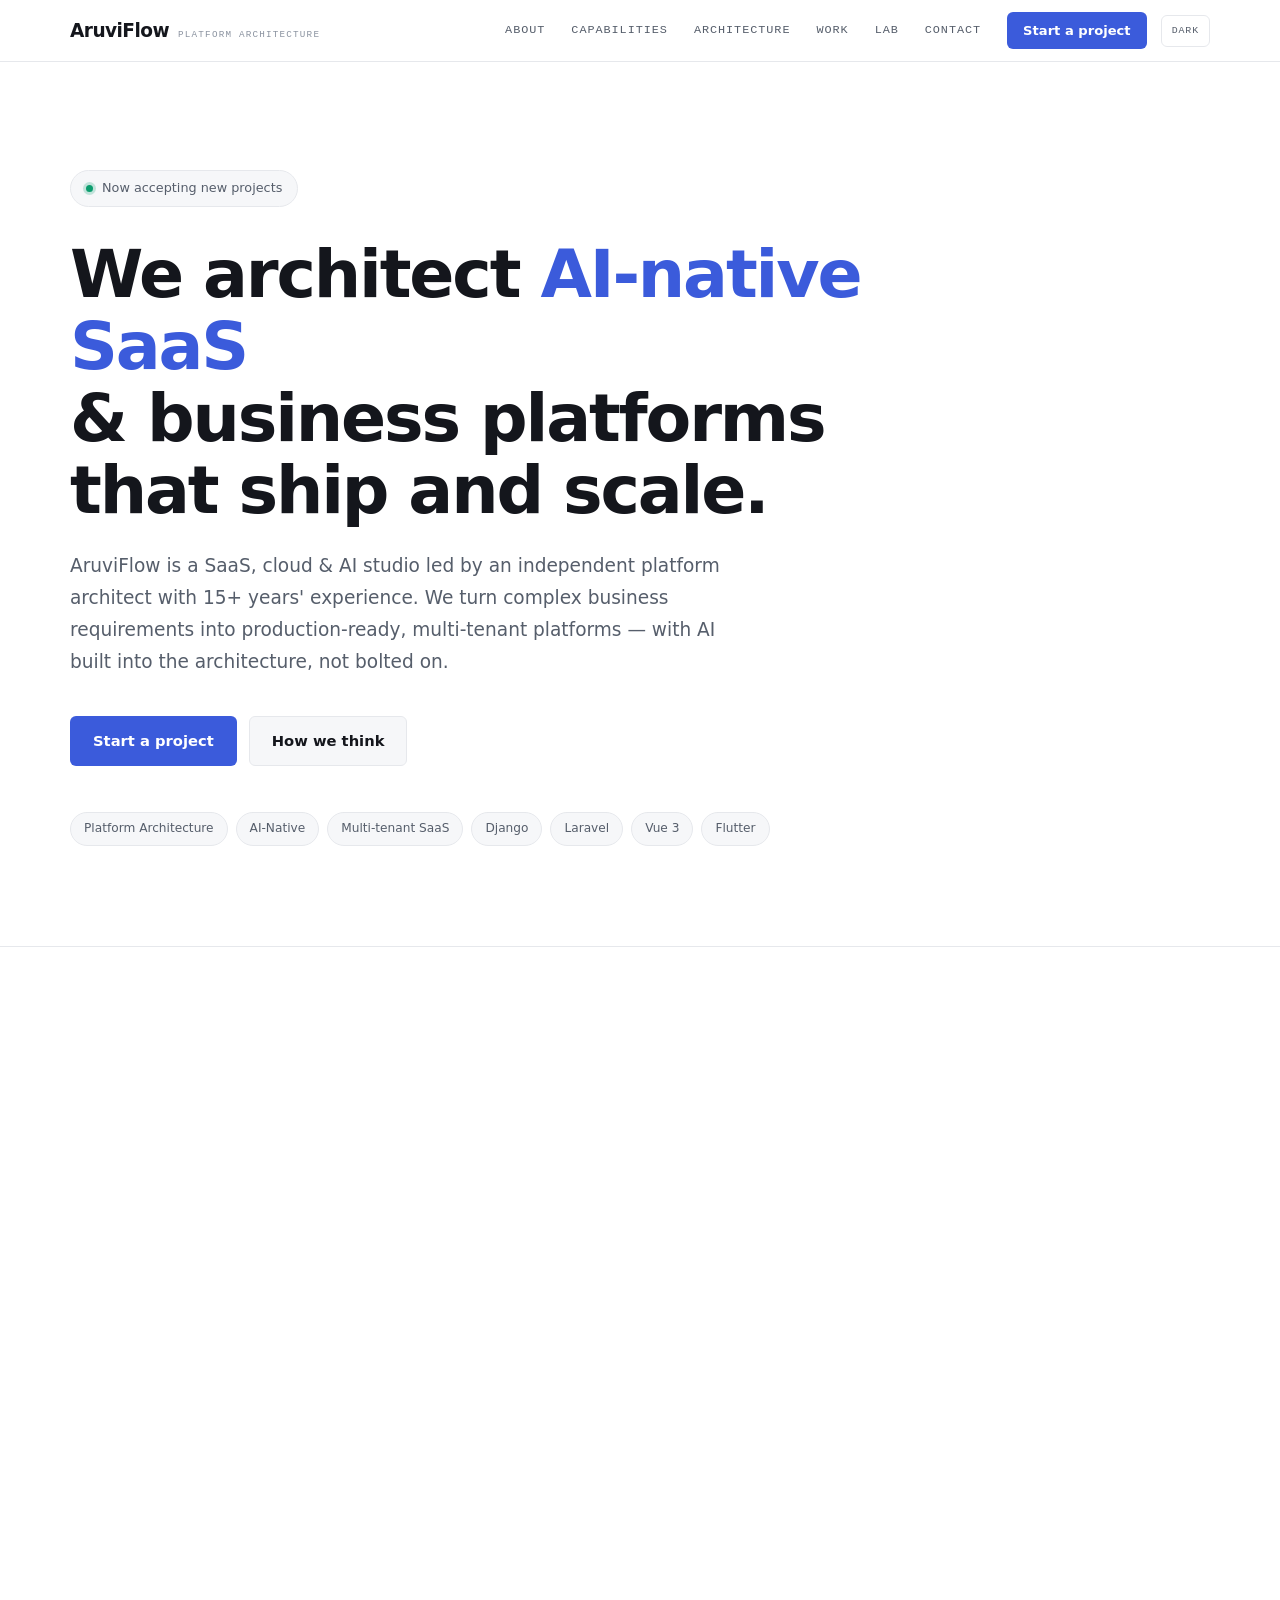
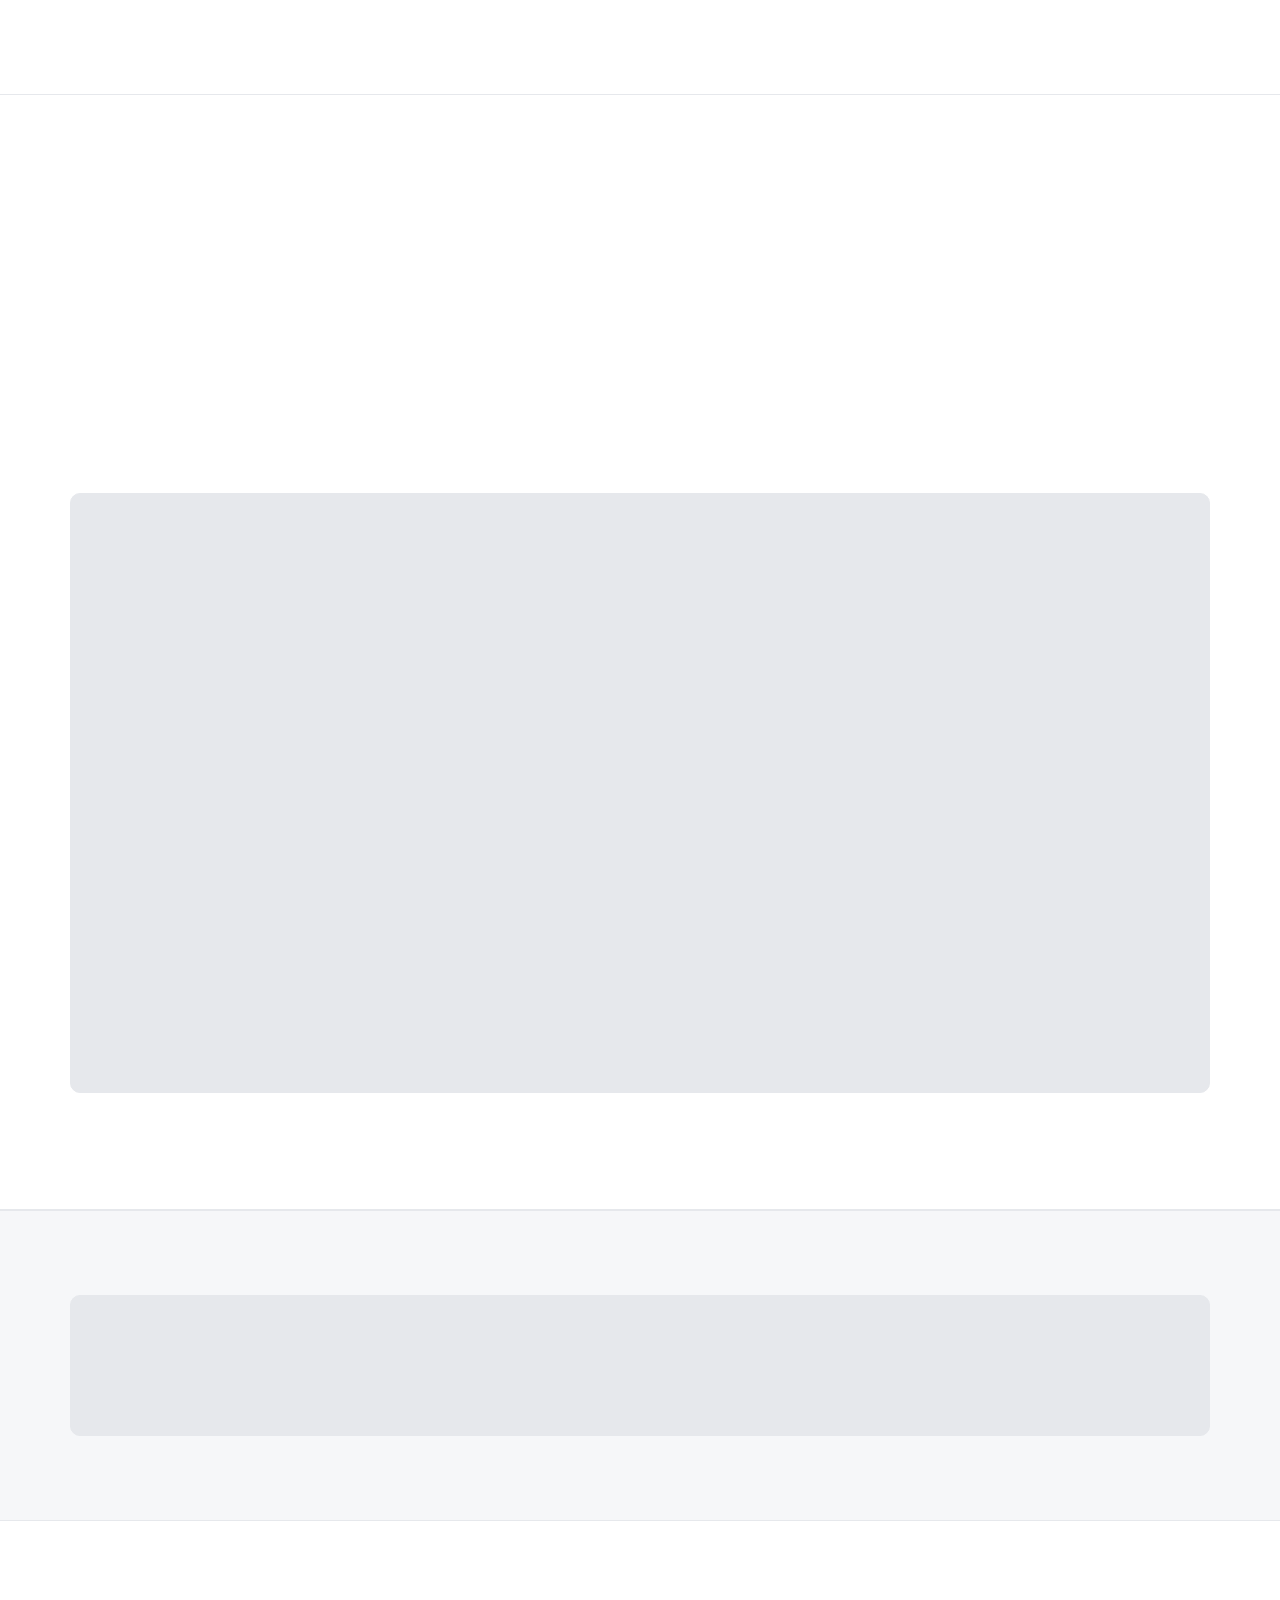
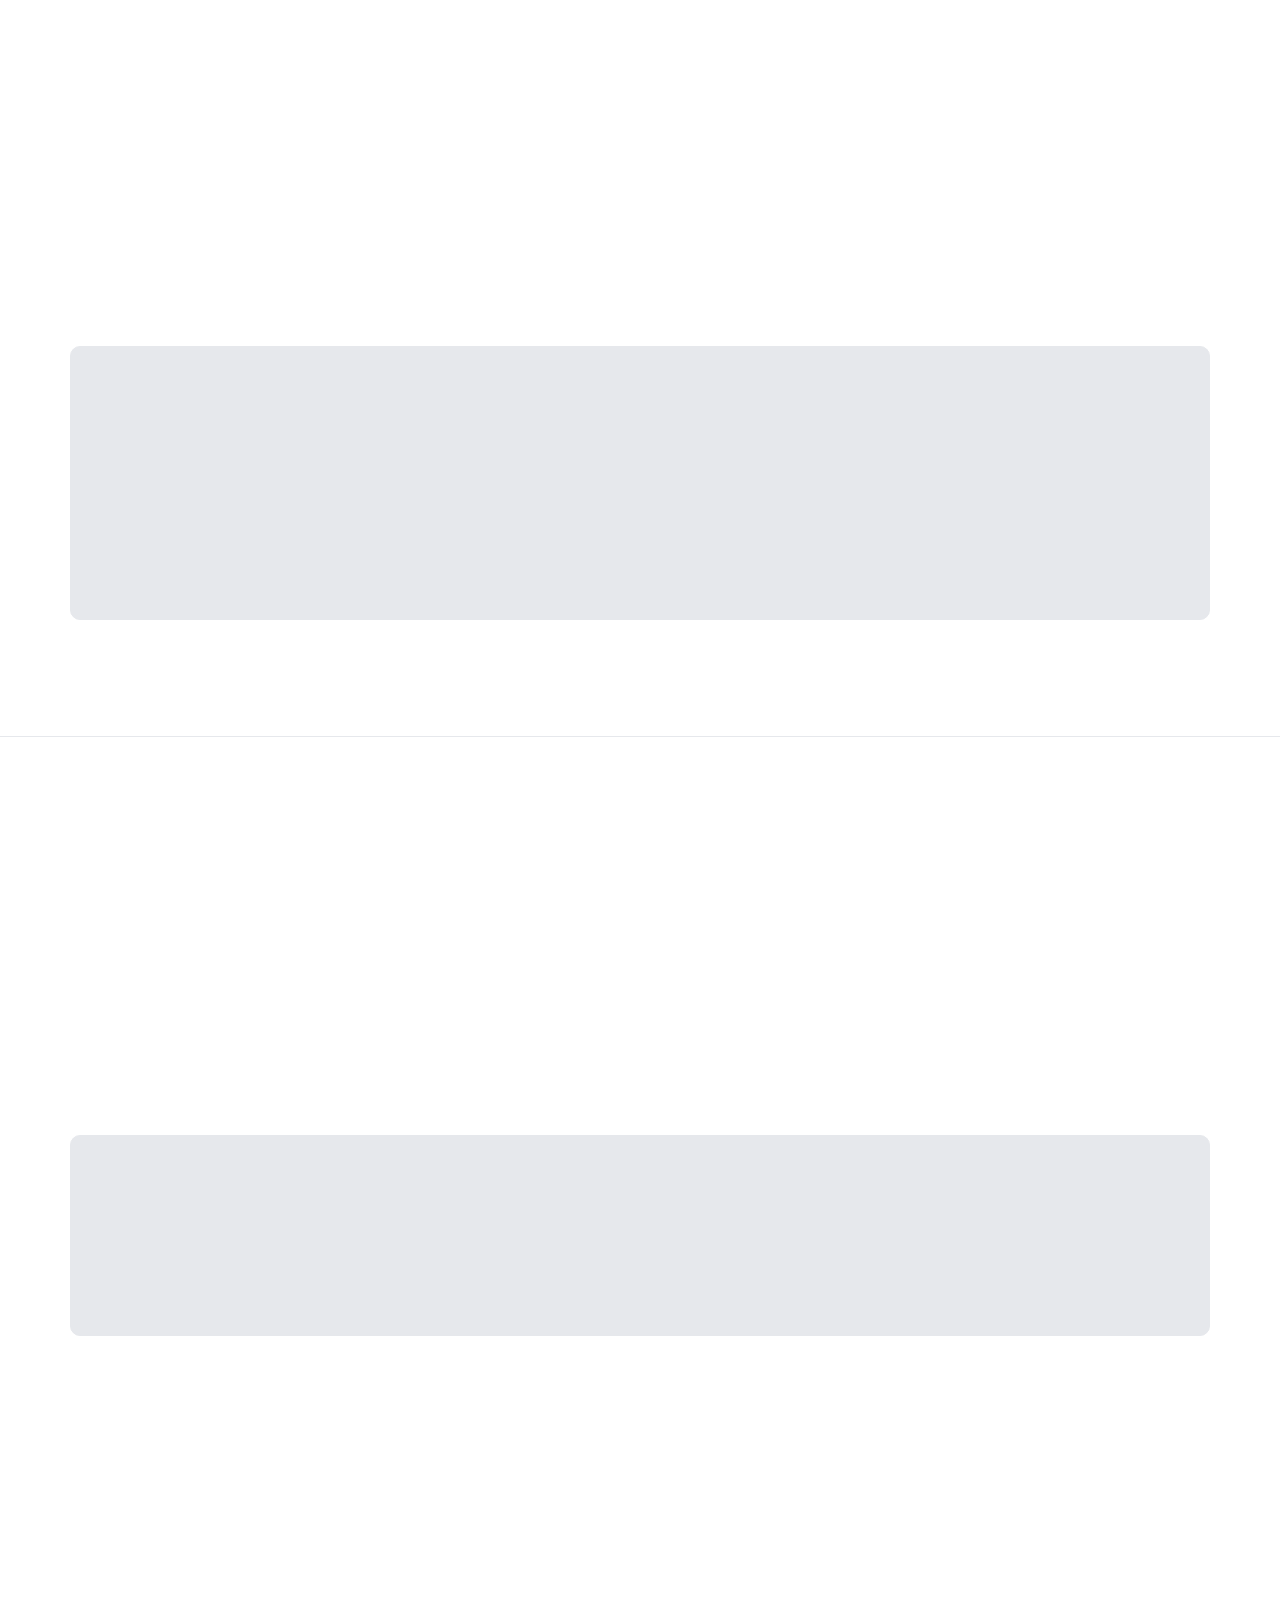
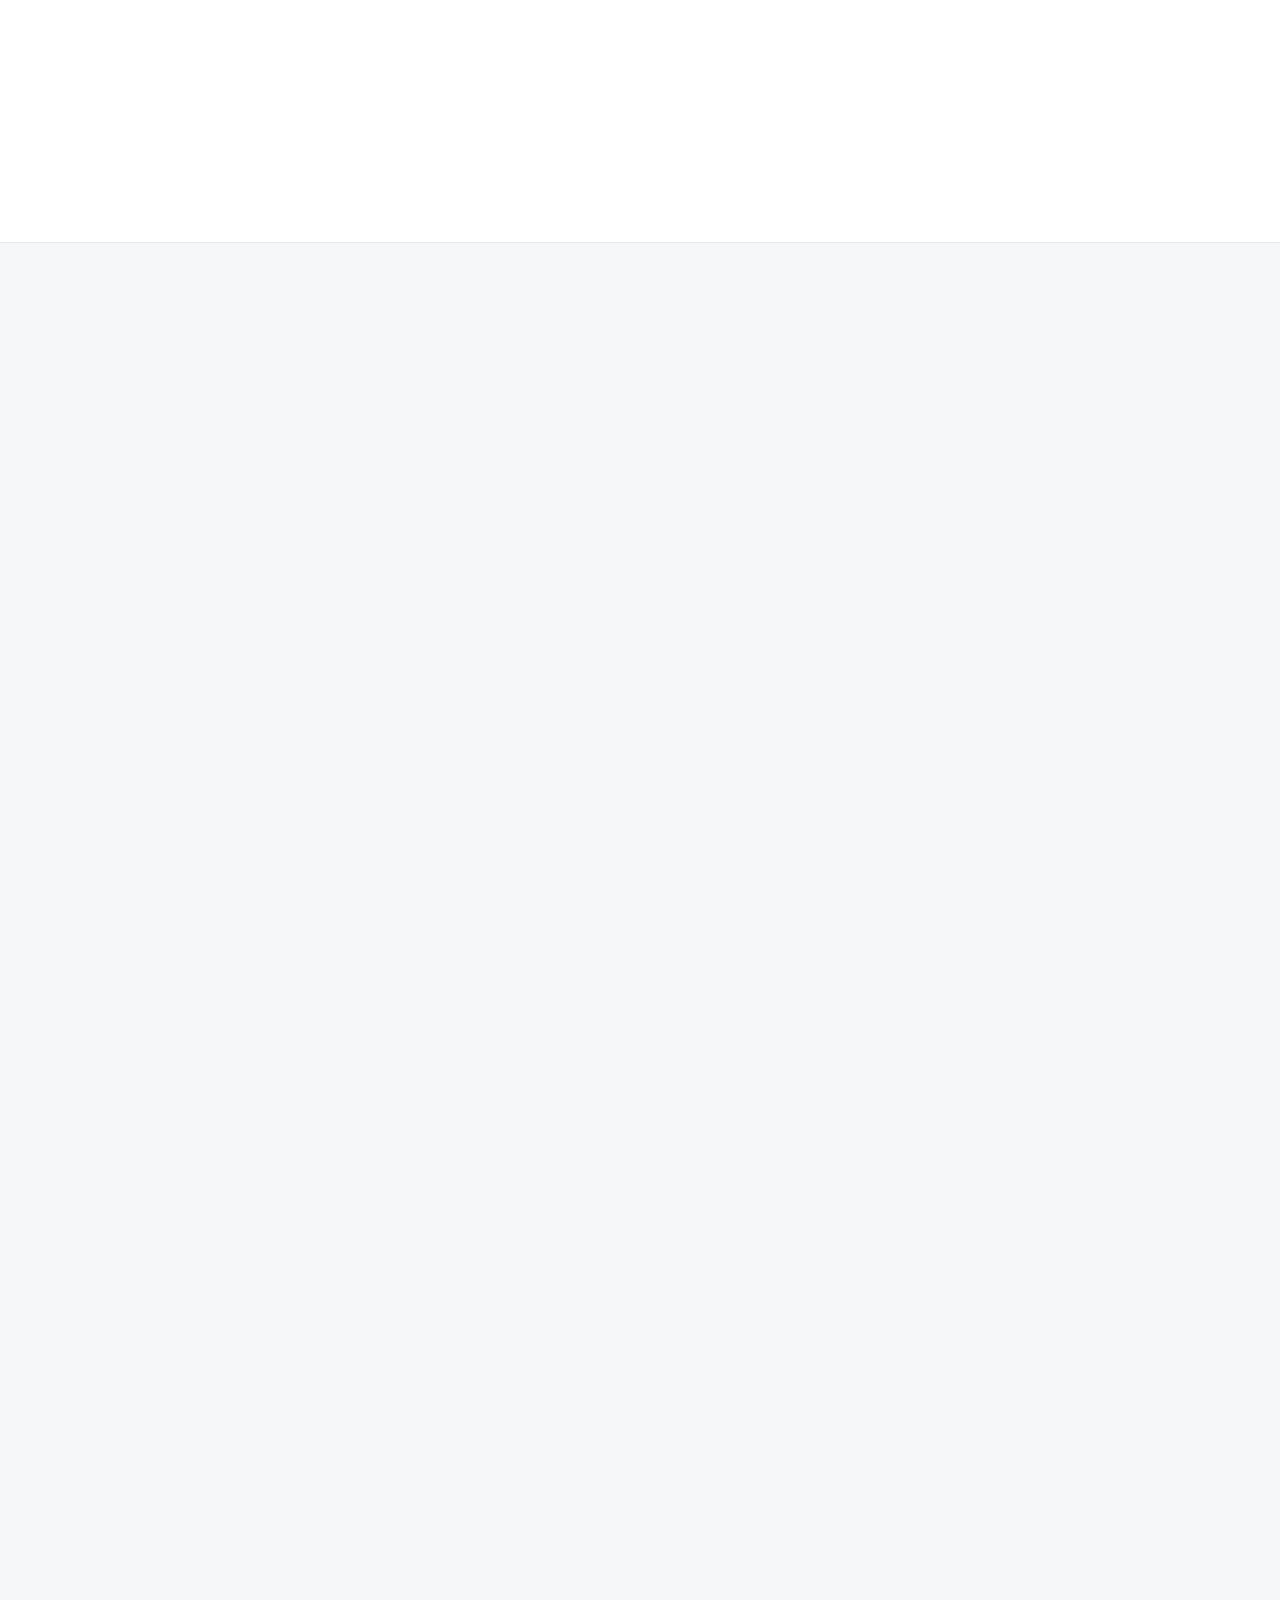
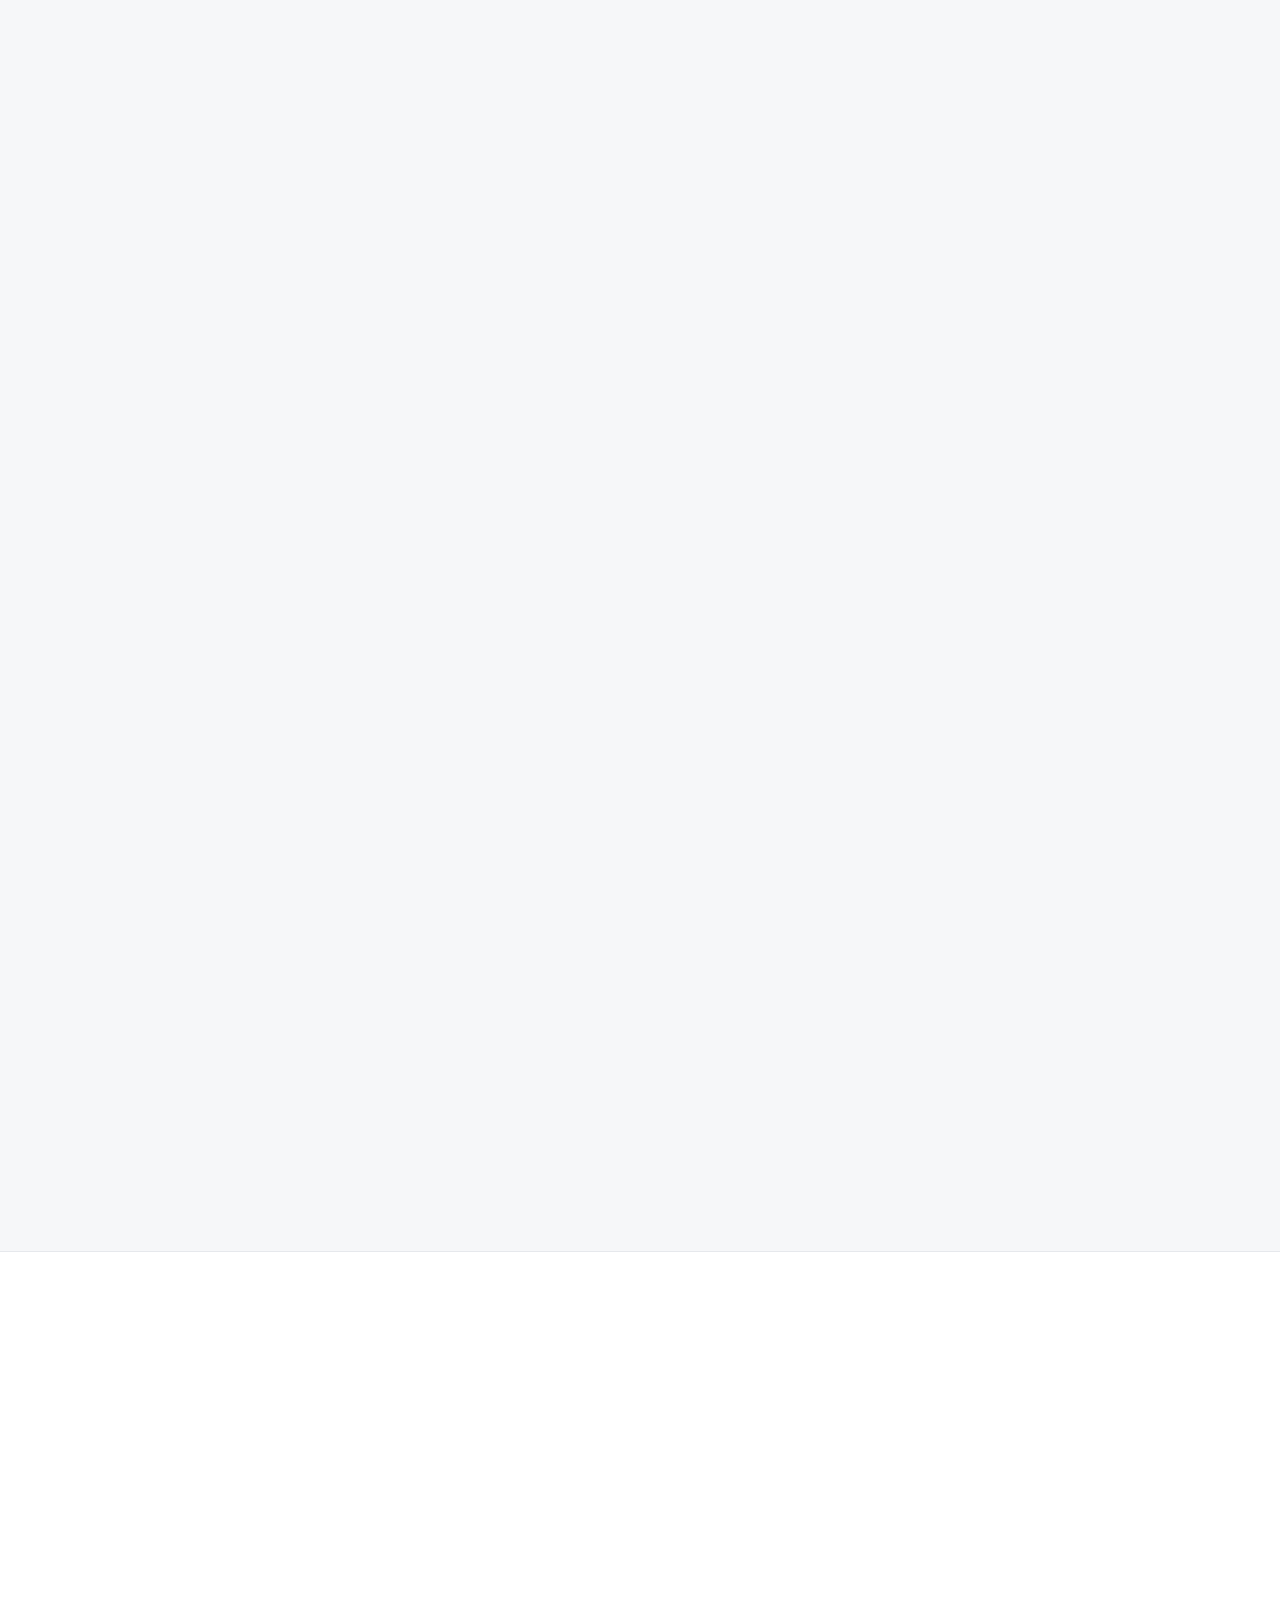
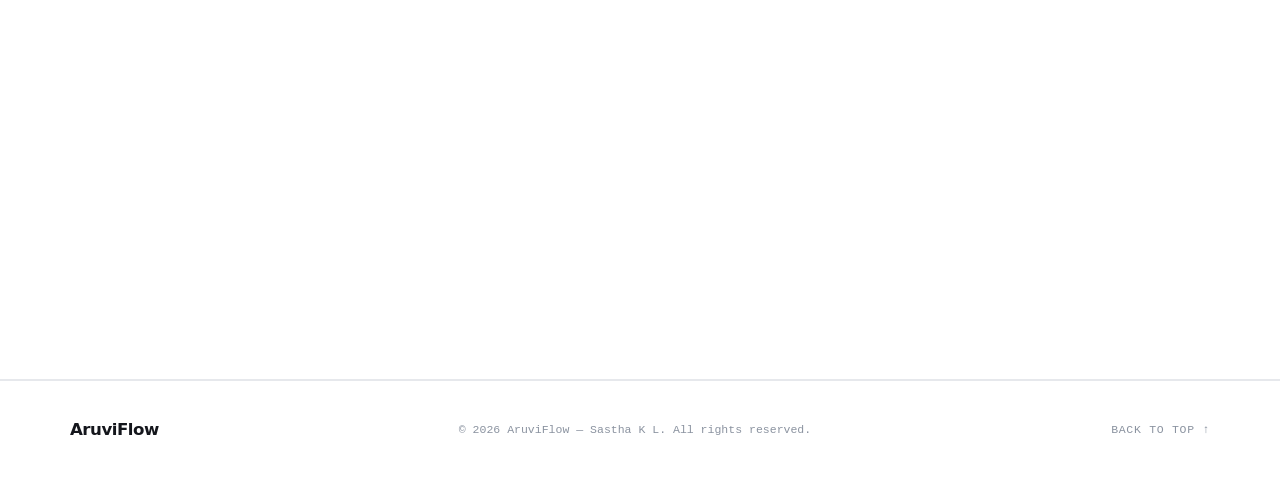
==== commit 658a8df7: "Redesign visual system — flat modern neutrals + blue, light/dark Replace the dark navy + cyan/indigo" ====
--- a/index.html
+++ b/index.html
@@ -25,7 +25,8 @@
     <meta name="keywords" content="AI-native architecture, platform architecture, multi-tenant SaaS, RAG systems, AI agents, workflow automation, LLM integration, SaaS development, Django development, Django Ninja, Laravel development, Vue 3, Flutter, offline-first, cloud infrastructure, Azure, Cloudflare, Stripe integration, Razorpay integration, vertical SaaS">
     <meta name="author" content="Sastha K L — AruviFlow">
     <meta name="robots" content="index, follow">
-    <meta name="theme-color" content="#0F172A">
+    <meta name="theme-color" content="#FFFFFF" media="(prefers-color-scheme: light)">
+    <meta name="theme-color" content="#0B0C0E" media="(prefers-color-scheme: dark)">
     <link rel="canonical" href="https://aruviflow.com/">
 
     <!-- Open Graph -->
@@ -89,10 +90,12 @@
     <!-- Google tag (gtag.js) -->
     <script async src="https://www.googletagmanager.com/gtag/js?id=G-XS0SCLLDST"></script>
 
+    <!-- Set colour theme before paint (no flash) -->
+    <script src="assets/js/theme.js"></script>
+
     <link rel="preconnect" href="https://fonts.googleapis.com">
     <link rel="preconnect" href="https://fonts.gstatic.com" crossorigin>
-    <link href="https://fonts.googleapis.com/css2?family=Manrope:wght@400;500;600;700;800&family=Space+Grotesk:wght@400;500;700&display=swap" rel="stylesheet" media="print" onload="this.media='all'">
-    <noscript><link href="https://fonts.googleapis.com/css2?family=Manrope:wght@400;500;600;700;800&family=Space+Grotesk:wght@400;500;700&display=swap" rel="stylesheet"></noscript>
+    <link href="https://fonts.googleapis.com/css2?family=Hanken+Grotesk:wght@400;500;600;700&family=IBM+Plex+Mono:wght@400;500&display=swap" rel="stylesheet">
     <link rel="stylesheet" href="assets/css/style.css">
     <link rel="stylesheet" href="assets/css/responsive.css">
 </head>
@@ -106,21 +109,23 @@
         <div class="container">
             <nav class="nav-bar">
                 <a class="brand-mark" href="#home" aria-label="AruviFlow home">
-                    <img src="assets/images/logo.png" alt="AruviFlow — SaaS, Cloud & AI Development Studio" class="brand-logo" width="216" height="53" fetchpriority="high">
+                    <span class="brand-word">AruviFlow</span>
+                    <span class="brand-tag">Platform architecture</span>
                 </a>
-                <button class="nav-toggle" type="button" aria-expanded="false" aria-controls="site-menu" aria-label="Toggle navigation">
-                    <span></span>
-                    <span></span>
-                    <span></span>
-                </button>
-                <div class="nav-links" id="site-menu">
-                    <a href="#about">About</a>
-                    <a href="#services">Capabilities</a>
-                    <a href="#architecture">Architecture</a>
-                    <a href="#projects">Work</a>
-                    <a href="lab.html">Lab</a>
-                    <a href="#contact">Contact</a>
-                    <a class="nav-cta" href="#contact">Start a project</a>
+                <div class="nav-actions">
+                    <div class="nav-links" id="site-menu">
+                        <a href="#about">About</a>
+                        <a href="#services">Capabilities</a>
+                        <a href="#architecture">Architecture</a>
+                        <a href="#projects">Work</a>
+                        <a href="lab.html">Lab</a>
+                        <a href="#contact">Contact</a>
+                        <a class="nav-cta" href="#contact">Start a project</a>
+                    </div>
+                    <button class="theme-toggle" type="button" aria-label="Switch colour theme">Dark</button>
+                    <button class="nav-toggle" type="button" aria-expanded="false" aria-controls="site-menu" aria-label="Toggle navigation">
+                        <span></span><span></span><span></span>
+                    </button>
                 </div>
             </nav>
         </div>
@@ -130,13 +135,6 @@
 
     <!-- ── Hero ── -->
     <section class="hero-section" id="home">
-        <div class="hero-bg" aria-hidden="true">
-            <div class="hero-glow hero-glow-1"></div>
-            <div class="hero-glow hero-glow-2"></div>
-            <div class="hero-glow hero-glow-3"></div>
-            <div class="hero-grid-overlay"></div>
-            <div class="hero-beam"></div>
-        </div>
         <div class="container">
             <div class="hero-inner">
                 <div class="hero-badge">
@@ -166,68 +164,7 @@
                 </div>
             </div>
         </div>
-        <div class="hero-scroll-indicator" aria-hidden="true">
-            <div class="scroll-line"></div>
-        </div>
-    </section>
-
-    <!-- ── Marquee ── -->
-    <div class="marquee-strip" aria-hidden="true">
-        <div class="marquee-fade marquee-fade-left"></div>
-        <div class="marquee-fade marquee-fade-right"></div>
-        <div class="marquee-track">
-            <div class="marquee-inner">
-                <span>AI-Native Architecture</span>
-                <span class="sep">&#9679;</span>
-                <span>RAG Pipelines</span>
-                <span class="sep">&#9679;</span>
-                <span>AI Agents</span>
-                <span class="sep">&#9679;</span>
-                <span>Multi-tenant SaaS</span>
-                <span class="sep">&#9679;</span>
-                <span>Workflow Automation</span>
-                <span class="sep">&#9679;</span>
-                <span>Django / Django Ninja</span>
-                <span class="sep">&#9679;</span>
-                <span>Laravel</span>
-                <span class="sep">&#9679;</span>
-                <span>Vue 3</span>
-                <span class="sep">&#9679;</span>
-                <span>Flutter &middot; Offline-first</span>
-                <span class="sep">&#9679;</span>
-                <span>Stripe &amp; Razorpay</span>
-                <span class="sep">&#9679;</span>
-                <span>Azure &middot; Cloudflare</span>
-                <span class="sep">&#9679;</span>
-                <span>Observability</span>
-                <span class="sep">&#9679;</span>
-                <span>AI-Native Architecture</span>
-                <span class="sep">&#9679;</span>
-                <span>RAG Pipelines</span>
-                <span class="sep">&#9679;</span>
-                <span>AI Agents</span>
-                <span class="sep">&#9679;</span>
-                <span>Multi-tenant SaaS</span>
-                <span class="sep">&#9679;</span>
-                <span>Workflow Automation</span>
-                <span class="sep">&#9679;</span>
-                <span>Django / Django Ninja</span>
-                <span class="sep">&#9679;</span>
-                <span>Laravel</span>
-                <span class="sep">&#9679;</span>
-                <span>Vue 3</span>
-                <span class="sep">&#9679;</span>
-                <span>Flutter &middot; Offline-first</span>
-                <span class="sep">&#9679;</span>
-                <span>Stripe &amp; Razorpay</span>
-                <span class="sep">&#9679;</span>
-                <span>Azure &middot; Cloudflare</span>
-                <span class="sep">&#9679;</span>
-                <span>Observability</span>
-                <span class="sep">&#9679;</span>
-            </div>
-        </div>
-    </div>
+    </section>
 
     <!-- ── About / Architect ── -->
     <section class="section architect-section" id="about">
@@ -431,40 +368,33 @@
                 </article>
             </div>
             <figure class="philosophy-diagram" data-reveal>
-                <svg viewBox="0 0 680 300" role="img" aria-labelledby="phil-diagram-title" xmlns="http://www.w3.org/2000/svg">
-                    <title id="phil-diagram-title">Business context and operating constraints shape the architecture; the architecture is designed so the product can evolve without a rewrite.</title>
-                    <defs>
-                        <linearGradient id="philLayer" x1="0" y1="0" x2="1" y2="1">
-                            <stop offset="0" stop-color="#22D3EE" stop-opacity="0.16"/>
-                            <stop offset="1" stop-color="#2563EB" stop-opacity="0.10"/>
-                        </linearGradient>
-                    </defs>
-                    <g font-family="'Space Grotesk', sans-serif" text-anchor="middle">
-                        <rect x="170" y="18" width="340" height="66" rx="14" fill="url(#philLayer)" stroke="#22D3EE" stroke-opacity="0.35"/>
-                        <text x="340" y="46" fill="#f0f4ff" font-size="16" font-weight="700">Business &amp; operations</text>
-                        <text x="340" y="68" fill="#94a3b8" font-size="12.5">workflow &middot; constraints &middot; economics &middot; users</text>
-
-                        <rect x="170" y="117" width="340" height="66" rx="14" fill="url(#philLayer)" stroke="#22D3EE" stroke-opacity="0.5"/>
-                        <text x="340" y="145" fill="#f0f4ff" font-size="16" font-weight="700">Architecture</text>
-                        <text x="340" y="167" fill="#94a3b8" font-size="12.5">tenancy &middot; data model &middot; APIs &middot; integrations</text>
-
-                        <rect x="170" y="216" width="340" height="66" rx="14" fill="url(#philLayer)" stroke="#22D3EE" stroke-opacity="0.35"/>
-                        <text x="340" y="244" fill="#f0f4ff" font-size="16" font-weight="700">Product</text>
-                        <text x="340" y="266" fill="#94a3b8" font-size="12.5">features that ship and keep evolving</text>
+                <svg viewBox="0 0 640 290" role="img" aria-labelledby="phil-diagram-title" xmlns="http://www.w3.org/2000/svg">
+                    <title id="phil-diagram-title">Business context shapes the architecture; the architecture is designed so the product evolves without a rewrite.</title>
+                    <g text-anchor="middle" font-family="'Hanken Grotesk', sans-serif">
+                        <rect x="158" y="16" width="324" height="58" rx="8" fill="var(--accent-wash)" stroke="var(--accent)" stroke-width="1.25"/>
+                        <text x="320" y="40" fill="var(--ink)" font-size="14" font-weight="600">Business &amp; operations</text>
+                        <text x="320" y="59" fill="var(--ink-3)" font-size="10.5" font-family="'IBM Plex Mono', monospace">workflow &middot; constraints &middot; economics &middot; users</text>
+
+                        <rect x="158" y="114" width="324" height="58" rx="8" fill="var(--accent-wash)" stroke="var(--accent)" stroke-width="1.75"/>
+                        <text x="320" y="138" fill="var(--ink)" font-size="14" font-weight="600">Architecture</text>
+                        <text x="320" y="157" fill="var(--ink-3)" font-size="10.5" font-family="'IBM Plex Mono', monospace">tenancy &middot; data model &middot; APIs &middot; integrations</text>
+
+                        <rect x="158" y="212" width="324" height="58" rx="8" fill="var(--accent-wash)" stroke="var(--accent)" stroke-width="1.25"/>
+                        <text x="320" y="236" fill="var(--ink)" font-size="14" font-weight="600">Product</text>
+                        <text x="320" y="255" fill="var(--ink-3)" font-size="10.5" font-family="'IBM Plex Mono', monospace">features that ship and keep evolving</text>
                     </g>
-                    <g stroke="#22D3EE" stroke-width="1.5" fill="none" stroke-opacity="0.6">
-                        <path d="M150 84 L150 117" marker-end="url(#philArrow)"/>
-                        <path d="M150 183 L150 216" marker-end="url(#philArrow)"/>
-                        <path d="M530 216 L530 84" marker-end="url(#philArrow)" stroke-dasharray="5 5"/>
+                    <g stroke="var(--accent)" stroke-width="1.25" fill="none">
+                        <path d="M132 45 L132 143"/>
+                        <path d="M127 143 L132 134 L137 143" fill="var(--accent)"/>
                     </g>
-                    <defs>
-                        <marker id="philArrow" viewBox="0 0 10 10" refX="8" refY="5" markerWidth="7" markerHeight="7" orient="auto-start-reverse">
-                            <path d="M0 0 L10 5 L0 10 z" fill="#22D3EE" fill-opacity="0.8"/>
-                        </marker>
-                    </defs>
-                    <text x="132" y="150" fill="#67E8F9" font-size="11" font-weight="700" text-anchor="middle" transform="rotate(-90 132 150)" font-family="'Space Grotesk', sans-serif">shapes</text>
-                    <text x="548" y="150" fill="#67E8F9" font-size="11" font-weight="700" text-anchor="middle" transform="rotate(90 548 150)" font-family="'Space Grotesk', sans-serif">evolves without a rewrite</text>
+                    <text x="112" y="100" fill="var(--accent)" font-size="9.5" font-family="'IBM Plex Mono', monospace" text-anchor="middle" transform="rotate(-90 112 100)" letter-spacing="1.5">SHAPES</text>
+                    <g stroke="var(--ink-3)" stroke-width="1.25" fill="none" stroke-dasharray="3 4">
+                        <path d="M508 241 L508 45"/>
+                    </g>
+                    <path d="M503 54 L508 44 L513 54" fill="var(--ink-3)" stroke="none"/>
+                    <text x="536" y="143" fill="var(--ink-3)" font-size="9.5" font-family="'IBM Plex Mono', monospace" text-anchor="middle" transform="rotate(90 536 143)" letter-spacing="1.5">EVOLVES &middot; NO REWRITE</text>
                 </svg>
+                <figcaption class="philosophy-figcaption">Fig. 03 — direction of design</figcaption>
             </figure>
         </div>
     </section>
@@ -722,7 +652,8 @@
     <footer class="site-footer">
         <div class="container footer-inner">
             <a class="brand-mark" href="#home" aria-label="Back to top">
-                <img src="assets/images/logo.png" alt="AruviFlow" class="brand-logo brand-logo-sm" width="160" height="36" loading="lazy">
+                <span class="brand-word">AruviFlow</span>
+                <span class="brand-tag">Platform architecture</span>
             </a>
             <p class="footer-copy">&copy; <span id="current-year"></span> AruviFlow — Sastha K L. All rights reserved.</p>
             <a href="#home" class="footer-top">Back to top &uarr;</a>
--- a/assets/css/style.css
+++ b/assets/css/style.css
@@ -1,60 +1,92 @@
 /* ============================================================
    ARUVIFLOW — STYLE.CSS
-   Gradient UI · Glassmorphism · Micro-interactions · Motion-first
-   Simple · Minimal · Fast
+   Modern · professional · clean — flat neutrals + one accent (blue)
+   Light default · dark via [data-theme] / prefers-color-scheme
    ============================================================ */
 
 :root {
-    /* ── Backgrounds (logo dark navy) ── */
-    --bg:   #0F172A;
-    --bg-2: #0a1122;
-    --bg-3: #111827;
-
-    /* Glass surfaces */
-    --glass:       rgba(255, 255, 255, 0.05);
-    --glass-hover: rgba(255, 255, 255, 0.08);
-    --glass-deep:  rgba(255, 255, 255, 0.07);
-
-    /* Borders */
-    --border:        rgba(255, 255, 255, 0.08);
-    --border-strong: rgba(255, 255, 255, 0.14);
-
-    /* Text */
-    --text:   #f0f4ff;
-    --text-2: #94a3b8;
-    --text-3: #8B96A8;
-
-    /* ── Primary accent — logo cyan ── */
-    --teal:      #22D3EE;
-    --teal-lt:   #67E8F9;
-    --teal-dk:   #0891B2;
-    --teal-glow: rgba(34, 211, 238, 0.22);
-    --teal-dim:  rgba(34, 211, 238, 0.09);
-
-    /* ── Secondary accent — logo deep blue ── */
-    --indigo:      #2563EB;
-    --indigo-glow: rgba(37, 99, 235, 0.20);
-
-    /* ── Gradients (logo blue→cyan blend) ── */
-    --grad-accent:  linear-gradient(135deg, #22D3EE 0%, #2563EB 55%, #1E3A8A 100%);
-    --grad-border:  linear-gradient(135deg, rgba(34,211,238,0.55) 0%, rgba(37,99,235,0.40) 60%, rgba(30,58,138,0.15) 100%);
-    --grad-text:    linear-gradient(135deg, #67E8F9 0%, #22D3EE 55%, #2563EB 100%);
-    --grad-number:  linear-gradient(135deg, #f0f4ff 20%, #67E8F9 100%);
-
-    /* Layout */
-    --container: 1180px;
-    --radius:    16px;
-    --radius-sm: 10px;
-    --radius-lg: 22px;
-    --ease:      cubic-bezier(0.4, 0, 0.2, 1);
-    --spring:    cubic-bezier(0.34, 1.56, 0.64, 1);
-
-    /* Elevation — one consistent shadow scale */
-    --shadow-card:    0 12px 32px rgba(0, 0, 0, 0.26);
-    --shadow-card-lg: 0 24px 60px rgba(0, 0, 0, 0.40);
-}
-
-/* ── Reset ─────────────────────────────────────── */
+    /* ── Neutrals — light ── */
+    --bg:          #FFFFFF;
+    --surface:     #F6F7F9;
+    --surface-2:   #F0F1F4;
+    --line:        #E6E8EC;
+    --line-strong: #D5D8DE;
+    --ink:         #14161C;
+    --ink-2:       #565E6B;
+    --ink-3:       #8B93A0;
+
+    /* ── Accent — blue ── */
+    --accent-base:     #3B5BDB;
+    --accent:          var(--accent-base);
+    --accent-strong:   color-mix(in oklab, var(--accent-base), black 16%);
+    --accent-wash:     color-mix(in oklab, var(--accent-base), var(--bg) 93%);
+    --accent-contrast: #FFFFFF;
+
+    /* ── Status ── */
+    --signal: #0C9D6E;
+
+    /* ── Shape / motion ── */
+    --radius:    10px;
+    --radius-sm: 6px;
+    --radius-lg: 14px;
+    --container: 1140px;
+    --ease:      cubic-bezier(0.4, 0, 0.15, 1);
+
+    --shadow-sm: 0 1px 2px rgba(16, 18, 24, 0.05);
+    --shadow:    0 1px 2px rgba(16, 18, 24, 0.05), 0 14px 32px -16px rgba(16, 18, 24, 0.18);
+
+    /* ── Type ── */
+    --font-sans: "Hanken Grotesk", system-ui, -apple-system, "Segoe UI", Roboto, sans-serif;
+    --font-mono: "IBM Plex Mono", ui-monospace, "SF Mono", Menlo, Consolas, monospace;
+}
+
+/* ── Neutrals + accent — dark (explicit toggle) ── */
+:root[data-theme="dark"] {
+    --bg:          #0B0C0E;
+    --surface:     #131518;
+    --surface-2:   #191C21;
+    --line:        #24272E;
+    --line-strong: #333842;
+    --ink:         #F1F3F6;
+    --ink-2:       #A0A7B3;
+    --ink-3:       #6B7280;
+
+    --accent:        color-mix(in oklab, var(--accent-base), white 24%);
+    --accent-strong: color-mix(in oklab, var(--accent-base), white 38%);
+    --accent-wash:   color-mix(in oklab, var(--accent-base), var(--bg) 84%);
+
+    --signal: #3FC79A;
+
+    --shadow-sm: 0 1px 2px rgba(0, 0, 0, 0.4);
+    --shadow:    0 1px 2px rgba(0, 0, 0, 0.4), 0 18px 40px -18px rgba(0, 0, 0, 0.6);
+}
+
+/* ── Dark by system preference (unless explicitly light) ── */
+@media (prefers-color-scheme: dark) {
+    :root:not([data-theme="light"]) {
+        --bg:          #0B0C0E;
+        --surface:     #131518;
+        --surface-2:   #191C21;
+        --line:        #24272E;
+        --line-strong: #333842;
+        --ink:         #F1F3F6;
+        --ink-2:       #A0A7B3;
+        --ink-3:       #6B7280;
+
+        --accent:        color-mix(in oklab, var(--accent-base), white 24%);
+        --accent-strong: color-mix(in oklab, var(--accent-base), white 38%);
+        --accent-wash:   color-mix(in oklab, var(--accent-base), var(--bg) 84%);
+
+        --signal: #3FC79A;
+
+        --shadow-sm: 0 1px 2px rgba(0, 0, 0, 0.4);
+        --shadow:    0 1px 2px rgba(0, 0, 0, 0.4), 0 18px 40px -18px rgba(0, 0, 0, 0.6);
+    }
+}
+
+/* ============================================================
+   RESET / BASE
+   ============================================================ */
 *, *::before, *::after { box-sizing: border-box; margin: 0; padding: 0; }
 
 html {
@@ -64,191 +96,170 @@
 }
 
 body {
-    font-family: "Manrope", sans-serif;
+    font-family: var(--font-sans);
     background-color: var(--bg);
-    color: var(--text);
+    color: var(--ink);
+    line-height: 1.62;
     overflow-x: hidden;
-    line-height: 1.7;
-}
-
-a       { color: inherit; text-decoration: none; }
-button, input, textarea { font: inherit; }
-
-/* Consistent keyboard focus + anchored-scroll offset for the sticky header */
+    transition: background-color 0.2s var(--ease), color 0.2s var(--ease);
+}
+
+a       { color: var(--accent); text-decoration: none; }
+button, input, textarea { font: inherit; color: inherit; }
+
+img { max-width: 100%; display: block; }
+
 :focus-visible {
-    outline: 2px solid var(--teal);
-    outline-offset: 3px;
+    outline: 2px solid var(--accent);
+    outline-offset: 2px;
     border-radius: 3px;
 }
-:target { scroll-margin-top: 96px; }
-section[id]  { scroll-margin-top: 84px; }
-
-/* ── Scroll progress bar ───────────────────────── */
+:target      { scroll-margin-top: 90px; }
+section[id]  { scroll-margin-top: 78px; }
+
+/* ── Scroll progress ── */
 .scroll-progress {
     position: fixed;
-    top: 0;
-    left: 0;
+    top: 0; left: 0;
     height: 2px;
     width: var(--scroll-pct, 0%);
-    background: var(--grad-accent);
+    background: var(--accent);
     z-index: 200;
-    transform-origin: left;
     transition: width 0.1s linear;
 }
 
-/* ── Layout ────────────────────────────────────── */
+/* ============================================================
+   LAYOUT
+   ============================================================ */
 .container {
     width: min(var(--container), calc(100% - 48px));
     margin-inline: auto;
 }
 
-.section { padding: 120px 0; }
-
-/* ── Typography ────────────────────────────────── */
+.section {
+    padding: clamp(72px, 10vw, 116px) 0;
+    border-bottom: 1px solid var(--line);
+}
+
+main { counter-reset: section; }
+
+/* ============================================================
+   TYPOGRAPHY
+   ============================================================ */
 h1, h2, h3 {
-    font-family: "Space Grotesk", sans-serif;
-    line-height: 1.08;
-    letter-spacing: -0.03em;
-    color: var(--text);
-}
-
+    font-family: var(--font-sans);
+    font-weight: 600;
+    line-height: 1.1;
+    letter-spacing: -0.022em;
+    color: var(--ink);
+}
+
+/* accent text (was gradient) */
 .text-gradient {
-    background: var(--grad-text);
-    -webkit-background-clip: text;
-    -webkit-text-fill-color: transparent;
-    background-clip: text;
-}
-
+    color: var(--accent);
+    -webkit-text-fill-color: currentColor;
+    background: none;
+}
+
+/* mono kicker */
 .eyebrow {
     display: inline-flex;
     align-items: center;
     gap: 10px;
-    font-size: 0.76rem;
-    font-weight: 700;
+    font-family: var(--font-mono);
+    font-size: 0.72rem;
+    font-weight: 500;
     letter-spacing: 0.14em;
     text-transform: uppercase;
-    color: var(--teal);
+    color: var(--ink-3);
     margin-bottom: 18px;
 }
-
 .eyebrow::before {
     content: "";
-    display: inline-block;
-    width: 20px;
-    height: 1px;
-    background: var(--grad-accent);
+    width: 7px;
+    height: 7px;
+    border-radius: 2px;
+    background: var(--accent);
     flex-shrink: 0;
 }
 
-/* ── Glass card base ───────────────────────────── */
-/* Reusable glassmorphism mixin — apply to cards */
-.glass-card {
-    background: var(--glass);
-    backdrop-filter: blur(20px);
-    -webkit-backdrop-filter: blur(20px);
-    border: 1px solid var(--border);
-    border-radius: var(--radius);
-}
-
-/* Gradient border on hover via ::before mask */
-.grad-border {
-    position: relative;
-}
-
-.grad-border::before {
-    content: "";
-    position: absolute;
-    inset: 0;
-    border-radius: inherit;
-    padding: 1px;
-    background: var(--grad-border);
-    -webkit-mask: linear-gradient(#fff 0 0) content-box, linear-gradient(#fff 0 0);
-    mask: linear-gradient(#fff 0 0) content-box, linear-gradient(#fff 0 0);
-    -webkit-mask-composite: xor;
-    mask-composite: exclude;
-    opacity: 0;
-    transition: opacity 0.35s var(--ease);
-    pointer-events: none;
-}
-
-.grad-border:hover::before { opacity: 1; }
-
-/* ── Buttons ───────────────────────────────────── */
+/* ── Section header — with running number ── */
+.section-header {
+    display: grid;
+    grid-template-columns: 46px minmax(0, 1fr);
+    gap: 4px 20px;
+    max-width: 820px;
+    margin-bottom: clamp(44px, 6vw, 68px);
+}
+.section-header::before {
+    counter-increment: section;
+    content: counter(section, decimal-leading-zero);
+    grid-row: 1 / span 4;
+    font-family: var(--font-mono);
+    font-size: 0.82rem;
+    font-weight: 500;
+    color: var(--accent);
+    padding-top: 0.4em;
+}
+.section-header > * { grid-column: 2; }
+.section-header h2 {
+    font-size: clamp(1.8rem, 3.3vw, 2.6rem);
+    line-height: 1.12;
+    margin-bottom: 16px;
+}
+.section-sub {
+    color: var(--ink-2);
+    font-size: 1rem;
+    max-width: 60ch;
+    line-height: 1.75;
+}
+
+/* ============================================================
+   BUTTONS
+   ============================================================ */
 .btn {
     position: relative;
     display: inline-flex;
     align-items: center;
     justify-content: center;
     gap: 8px;
-    padding: 13px 26px;
-    border-radius: 999px;
+    padding: 12px 22px;
+    border-radius: var(--radius-sm);
     font-size: 0.92rem;
-    font-weight: 700;
+    font-weight: 600;
     border: 1px solid transparent;
     cursor: pointer;
-    overflow: hidden;
-    transition: transform 0.25s var(--spring),
-                box-shadow 0.25s var(--ease),
-                background 0.25s var(--ease),
-                border-color 0.25s var(--ease),
-                color 0.2s var(--ease);
     white-space: nowrap;
-}
-
-/* Primary — gradient fill + shimmer sweep */
-.btn-primary {
-    background: var(--grad-accent);
-    color: #fff;
-}
-
-.btn-primary::after {
-    content: "";
-    position: absolute;
-    inset: 0;
-    background: linear-gradient(90deg,
-        transparent 0%,
-        rgba(255, 255, 255, 0.18) 50%,
-        transparent 100%);
-    transform: translateX(-110%);
-    transition: transform 0.55s var(--ease);
-}
-
+    transition: background 0.16s var(--ease), border-color 0.16s var(--ease),
+                color 0.16s var(--ease), transform 0.16s var(--ease);
+}
+.btn-primary { background: var(--accent); color: var(--accent-contrast); }
 .btn-primary:hover,
-.btn-primary:focus-visible {
-    transform: translateY(-2px);
-    box-shadow: 0 10px 30px var(--teal-glow), 0 2px 8px rgba(0,0,0,0.4);
-}
-
-.btn-primary:hover::after { transform: translateX(110%); }
-
+.btn-primary:focus-visible { background: var(--accent-strong); transform: translateY(-1px); }
 .btn-primary:active { transform: translateY(0); }
 
-/* Ghost — glass */
 .btn-ghost {
-    background: var(--glass);
-    color: var(--text-2);
-    border-color: var(--border);
-    backdrop-filter: blur(12px);
-}
-
+    background: var(--surface);
+    color: var(--ink);
+    border-color: var(--line);
+}
 .btn-ghost:hover,
 .btn-ghost:focus-visible {
-    background: var(--glass-hover);
-    color: var(--text);
-    border-color: var(--border-strong);
-    transform: translateY(-2px);
-}
-
+    background: var(--surface-2);
+    border-color: var(--line-strong);
+    transform: translateY(-1px);
+}
 .btn-ghost:active { transform: translateY(0); }
 
-/* ── Reveal animation ──────────────────────────── */
+/* ============================================================
+   REVEAL
+   ============================================================ */
 [data-reveal] {
     opacity: 0;
-    transform: translateY(22px);
-    transition: opacity 0.65s var(--ease) var(--reveal-delay, 0s),
-                transform 0.65s var(--spring) var(--reveal-delay, 0s);
-}
-
+    transform: translateY(14px);
+    transition: opacity 0.6s var(--ease) var(--reveal-delay, 0s),
+                transform 0.6s var(--ease) var(--reveal-delay, 0s);
+}
 [data-reveal].is-visible { opacity: 1; transform: translateY(0); }
 
 /* ============================================================
@@ -258,1504 +269,835 @@
     position: sticky;
     top: 0;
     z-index: 100;
-    padding: 13px 0;
-    background: rgba(9, 9, 15, 0.65);
-    backdrop-filter: blur(24px);
-    -webkit-backdrop-filter: blur(24px);
-    border-bottom: 1px solid var(--border);
-    transition: background 0.3s var(--ease), border-color 0.3s var(--ease);
-}
-
+    padding: 12px 0;
+    background: color-mix(in srgb, var(--bg) 82%, transparent);
+    backdrop-filter: saturate(180%) blur(10px);
+    -webkit-backdrop-filter: saturate(180%) blur(10px);
+    border-bottom: 1px solid var(--line);
+    transition: background 0.2s var(--ease), border-color 0.2s var(--ease), box-shadow 0.2s var(--ease);
+}
 .site-header.scrolled {
-    background: rgba(9, 9, 15, 0.92);
-    border-color: var(--border-strong);
+    background: color-mix(in srgb, var(--bg) 94%, transparent);
+    box-shadow: var(--shadow-sm);
 }
 
 .nav-bar {
     display: flex;
     align-items: center;
     justify-content: space-between;
-    gap: 24px;
-}
-
+    gap: 22px;
+}
+
+/* ── Wordmark ── */
 .brand-mark {
     display: inline-flex;
-    align-items: center;
-    gap: 12px;
+    align-items: baseline;
+    gap: 9px;
     flex-shrink: 0;
-    transition: opacity 0.2s var(--ease);
-}
-
-.brand-mark:hover { opacity: 0.82; }
-
-.brand-badge {
-    width: 38px;
-    height: 38px;
-    display: grid;
-    place-items: center;
-    background: var(--grad-accent);
-    border-radius: var(--radius-sm);
-    font-family: "Space Grotesk", sans-serif;
-    font-size: 0.76rem;
+    text-decoration: none;
+    transition: opacity 0.16s var(--ease);
+}
+.brand-mark:hover { opacity: 0.78; }
+.brand-word {
+    font-family: var(--font-sans);
     font-weight: 700;
-    letter-spacing: 0.06em;
-    color: #fff;
-    flex-shrink: 0;
-    transition: transform 0.25s var(--spring), box-shadow 0.25s var(--ease);
-}
-
-.brand-mark:hover .brand-badge {
-    transform: scale(1.08) rotate(-3deg);
-    box-shadow: 0 4px 16px var(--teal-glow);
-}
-
-.brand-name {
-    font-family: "Space Grotesk", sans-serif;
-    font-size: 0.98rem;
-    font-weight: 700;
-    color: var(--text);
-}
-
-.brand-logo {
-    height: 46px;
-    width: auto;
-    max-width: 188px;
-    display: block;
-    object-fit: contain;
-}
-
-.brand-logo-sm {
-    height: 32px;
-    max-width: 142px;
-}
-
-/* Nav links */
+    font-size: 1.16rem;
+    letter-spacing: -0.03em;
+    color: var(--ink);
+}
+.brand-tag {
+    font-family: var(--font-mono);
+    font-size: 0.58rem;
+    font-weight: 400;
+    letter-spacing: 0.13em;
+    text-transform: uppercase;
+    color: var(--ink-3);
+}
+.footer-inner .brand-word { font-size: 1.04rem; }
+.footer-inner .brand-tag  { display: none; }
+
+/* legacy logo <img> — hidden (wordmark replaces it) */
+.brand-logo { display: none; }
+
+/* ── Nav links ── */
+.nav-actions {
+    display: flex;
+    align-items: center;
+    gap: 14px;
+}
 .nav-links {
     display: flex;
     align-items: center;
-    gap: 32px;
-}
-
-.nav-links a {
-    position: relative;
-    font-size: 0.9rem;
+    gap: 26px;
+}
+.nav-links a:not(.nav-cta) {
+    font-family: var(--font-mono);
+    font-size: 0.74rem;
+    font-weight: 400;
+    letter-spacing: 0.08em;
+    text-transform: uppercase;
+    color: var(--ink-2);
+    transition: color 0.14s var(--ease);
+}
+.nav-links a:not(.nav-cta):hover,
+.nav-links a:not(.nav-cta):focus-visible { color: var(--ink); }
+
+.nav-cta {
+    padding: 8px 16px;
+    background: var(--accent);
+    color: var(--accent-contrast) !important;
+    border-radius: var(--radius-sm);
+    font-family: var(--font-sans);
+    font-size: 0.82rem;
     font-weight: 600;
-    color: var(--text-2);
-    transition: color 0.2s var(--ease);
-}
-
-/* Gradient underline draw */
-.nav-links a:not(.nav-cta)::after {
-    content: "";
-    position: absolute;
-    left: 0;
-    bottom: -3px;
-    width: 100%;
-    height: 1px;
-    background: var(--grad-accent);
-    transform: scaleX(0);
-    transform-origin: left;
-    transition: transform 0.28s var(--ease);
-}
-
-.nav-links a:not(.nav-cta):hover,
-.nav-links a:not(.nav-cta):focus-visible {
-    color: var(--text);
-}
-
-.nav-links a:not(.nav-cta):hover::after,
-.nav-links a:not(.nav-cta):focus-visible::after {
-    transform: scaleX(1);
-}
-
-/* CTA pill */
-.nav-cta {
-    padding: 10px 22px;
-    background: var(--glass);
-    border: 1px solid var(--border);
-    border-radius: 999px;
-    color: var(--text) !important;
-    font-size: 0.88rem;
-    font-weight: 700;
-    backdrop-filter: blur(12px);
-    transition: background 0.22s var(--ease),
-                border-color 0.22s var(--ease),
-                color 0.22s var(--ease),
-                transform 0.22s var(--spring),
-                box-shadow 0.22s var(--ease);
-}
-
+    transition: background 0.16s var(--ease), transform 0.16s var(--ease);
+}
 .nav-cta:hover,
-.nav-cta:focus-visible {
-    background: var(--grad-accent) !important;
-    border-color: transparent !important;
-    color: #fff !important;
-    transform: translateY(-1px);
-    box-shadow: 0 4px 16px var(--teal-glow);
-}
-
-/* Hamburger */
+.nav-cta:focus-visible { background: var(--accent-strong); transform: translateY(-1px); }
+
+/* ── Theme toggle ── */
+.theme-toggle {
+    font-family: var(--font-mono);
+    font-size: 0.62rem;
+    letter-spacing: 0.09em;
+    text-transform: uppercase;
+    color: var(--ink-2);
+    background: transparent;
+    border: 1px solid var(--line);
+    border-radius: var(--radius-sm);
+    padding: 7px 10px;
+    cursor: pointer;
+    transition: border-color 0.14s var(--ease), color 0.14s var(--ease);
+}
+.theme-toggle:hover { border-color: var(--line-strong); color: var(--ink); }
+
+/* ── Hamburger ── */
 .nav-toggle {
     display: none;
     flex-direction: column;
     justify-content: center;
     align-items: center;
-    width: 40px;
-    height: 40px;
-    background: var(--glass);
-    border: 1px solid var(--border);
+    width: 38px;
+    height: 38px;
+    background: transparent;
+    border: 1px solid var(--line);
     border-radius: var(--radius-sm);
     cursor: pointer;
     gap: 5px;
-    transition: background 0.2s var(--ease), border-color 0.2s var(--ease);
-}
-
-.nav-toggle:hover { background: var(--glass-hover); border-color: var(--border-strong); }
-
+    transition: border-color 0.16s var(--ease);
+}
+.nav-toggle:hover { border-color: var(--line-strong); }
 .nav-toggle span {
     display: block;
-    width: 18px;
+    width: 17px;
     height: 1.5px;
-    background: var(--text);
+    background: var(--ink);
     border-radius: 2px;
-    transition: transform 0.25s var(--ease), opacity 0.25s var(--ease);
-}
-
+    transition: transform 0.22s var(--ease), opacity 0.22s var(--ease);
+}
 .nav-toggle[aria-expanded="true"] span:nth-child(1) { transform: translateY(6.5px) rotate(45deg); }
-.nav-toggle[aria-expanded="true"] span:nth-child(2) { opacity: 0; transform: scaleX(0); }
+.nav-toggle[aria-expanded="true"] span:nth-child(2) { opacity: 0; }
 .nav-toggle[aria-expanded="true"] span:nth-child(3) { transform: translateY(-6.5px) rotate(-45deg); }
 
 /* ============================================================
-   HERO — CSS entrance animation (no JS reveal needed)
+   HERO
    ============================================================ */
 .hero-section {
     position: relative;
-    min-height: 100svh;
-    display: flex;
-    align-items: center;
-    padding: 120px 0 96px;
-    overflow: hidden;
-}
-
-/* ── Background decorations ── */
-.hero-bg { position: absolute; inset: 0; pointer-events: none; }
-
-/* Edge vignette — darkens corners, focuses eye to centre */
-.hero-bg::before {
-    content: "";
-    position: absolute; inset: 0;
-    background: radial-gradient(ellipse 130% 110% at 50% 50%, transparent 25%, rgba(10, 17, 34, 0.75) 100%);
-    z-index: 2;
-}
-
-/* Top-left diagonal gradient band — structural depth layer */
-.hero-bg::after {
-    content: "";
-    position: absolute; inset: 0;
-    background: linear-gradient(135deg, rgba(34,211,238,0.04) 0%, transparent 45%, rgba(37,99,235,0.05) 100%);
-    z-index: 1;
-}
-
-.hero-glow {
-    position: absolute;
-    border-radius: 50%;
-    filter: blur(130px);
-    animation: glowFloat 20s ease-in-out infinite;
-    will-change: transform;
-}
-
-/* Top-right aurora — primary accent, elliptical for realism */
-.hero-glow-1 {
-    width: 700px; height: 550px;
-    top: -160px; right: -120px;
-    background: radial-gradient(ellipse at center,
-        rgba(34, 211, 238, 0.16) 0%,
-        rgba(37, 99, 235, 0.08) 50%,
-        transparent 72%);
-}
-
-/* Bottom-left depth pool */
-.hero-glow-2 {
-    width: 520px; height: 420px;
-    bottom: -120px; left: -90px;
-    background: radial-gradient(ellipse at center,
-        rgba(37, 99, 235, 0.16) 0%,
-        rgba(30, 58, 138, 0.08) 55%,
-        transparent 72%);
-    animation-delay: -9s;
-    animation-duration: 24s;
-}
-
-/* Subtle centre ambient warmth */
-.hero-glow-3 {
-    width: 380px; height: 380px;
-    top: 32%; left: 38%;
-    background: radial-gradient(circle,
-        rgba(30, 58, 138, 0.10) 0%,
-        transparent 68%);
-    animation-delay: -4.5s;
-    animation-duration: 28s;
-}
-
-/* Fine dot grid — precision / technical feel */
-.hero-grid-overlay {
-    position: absolute; inset: 0;
-    background-image: radial-gradient(rgba(255,255,255,0.055) 1px, transparent 1px);
-    background-size: 40px 40px;
-    -webkit-mask-image: radial-gradient(ellipse 78% 68% at 50% 42%, black 0%, transparent 82%);
-    mask-image: radial-gradient(ellipse 78% 68% at 50% 42%, black 0%, transparent 82%);
-    z-index: 1;
-}
-
-/* Horizon line + grain — premium finish layer */
-.hero-beam {
-    position: absolute; inset: 0;
-    z-index: 3; pointer-events: none;
-}
-
-/* Top horizon light line */
-.hero-beam::before {
-    content: "";
-    position: absolute;
-    top: 0; left: 8%; right: 8%;
-    height: 1px;
-    background: linear-gradient(90deg,
-        transparent 0%,
-        rgba(34, 211, 238, 0.55) 28%,
-        rgba(99, 179, 237, 0.65) 50%,
-        rgba(37, 99, 235, 0.45) 72%,
-        transparent 100%);
-}
-
-
-/* ── Hero content — CSS entrance animation ── */
-.hero-inner {
-    position: relative;
-    z-index: 1;
-    max-width: 820px;
-}
-
-/* Staggered entrance for each child — heading is NOT hidden before paint (LCP) */
-.hero-badge    { animation: heroUp 0.7s var(--spring) 0.10s both; }
-.hero-heading  { animation: heroUp 0.8s var(--spring) 0s    forwards; }
-.hero-body     { animation: heroUp 0.7s var(--ease)   0.30s both; }
-.hero-actions  { animation: heroUp 0.7s var(--spring) 0.44s both; }
-.hero-tags     { animation: heroUp 0.7s var(--ease)   0.58s both; }
+    padding: clamp(84px, 12vh, 132px) 0 clamp(72px, 9vw, 100px);
+    border-bottom: 1px solid var(--line);
+}
+/* decorative background layers removed in redesign */
+.hero-bg, .hero-scroll-indicator { display: none; }
+
+.hero-inner { max-width: 900px; }
+
+.hero-badge   { animation: heroUp 0.6s var(--ease) 0.05s both; }
+.hero-heading { animation: heroUp 0.7s var(--ease) 0s both; }
+.hero-body    { animation: heroUp 0.6s var(--ease) 0.16s both; }
+.hero-actions { animation: heroUp 0.6s var(--ease) 0.24s both; }
+.hero-tags    { animation: heroUp 0.6s var(--ease) 0.32s both; }
 
 .hero-badge {
     display: inline-flex;
     align-items: center;
-    gap: 10px;
-    padding: 8px 18px;
-    background: var(--glass);
-    border: 1px solid var(--border);
+    gap: 9px;
+    padding: 7px 15px;
+    background: var(--surface);
+    border: 1px solid var(--line);
     border-radius: 999px;
-    font-size: 0.82rem;
+    font-size: 0.8rem;
+    font-weight: 500;
+    color: var(--ink-2);
+    margin-bottom: 32px;
+}
+.badge-dot {
+    width: 7px;
+    height: 7px;
+    background: var(--signal);
+    border-radius: 50%;
+    box-shadow: 0 0 0 3px color-mix(in srgb, var(--signal) 22%, transparent);
+    animation: pulse 2.6s ease-in-out infinite;
+    flex-shrink: 0;
+}
+
+.hero-heading {
+    font-size: clamp(2.4rem, 5.2vw, 4.3rem);
     font-weight: 600;
-    color: var(--text-2);
-    margin-bottom: 36px;
-    backdrop-filter: blur(12px);
-}
-
-.badge-dot {
-    width: 8px;
-    height: 8px;
-    background: #22c55e;
-    border-radius: 50%;
-    box-shadow: 0 0 0 3px rgba(34, 197, 94, 0.25);
-    animation: pulse 2.5s ease-in-out infinite;
-    flex-shrink: 0;
-}
-
-.hero-heading {
-    font-size: clamp(2.8rem, 5.8vw, 5.25rem);
-    font-weight: 700;
-    line-height: 1.06;
-    letter-spacing: -0.038em;
-    margin-bottom: 26px;
-}
-
+    line-height: 1.08;
+    letter-spacing: -0.032em;
+    margin-bottom: 24px;
+}
 .hero-body {
-    font-size: clamp(1rem, 1.8vw, 1.16rem);
-    color: var(--text-2);
-    max-width: 54ch;
-    line-height: 1.78;
-    margin-bottom: 42px;
-}
-
+    font-size: clamp(1rem, 1.6vw, 1.16rem);
+    color: var(--ink-2);
+    max-width: 56ch;
+    line-height: 1.72;
+    margin-bottom: 38px;
+}
 .hero-actions {
     display: flex;
-    gap: 14px;
+    gap: 12px;
     flex-wrap: wrap;
-    margin-bottom: 48px;
-}
-
+    margin-bottom: 46px;
+}
 .hero-tags {
     display: flex;
     flex-wrap: wrap;
-    gap: 10px;
-}
-
+    gap: 8px;
+}
 .hero-tags span {
-    padding: 6px 14px;
-    background: var(--glass);
-    border: 1px solid var(--border);
+    padding: 6px 13px;
+    background: var(--surface);
+    border: 1px solid var(--line);
+    border-radius: 999px;
+    font-size: 0.76rem;
+    font-weight: 500;
+    color: var(--ink-2);
+    transition: border-color 0.16s var(--ease), color 0.16s var(--ease);
+}
+.hero-tags span:hover { border-color: var(--line-strong); color: var(--ink); }
+
+/* ============================================================
+   ABOUT / ARCHITECT
+   ============================================================ */
+.architect-section { background: var(--bg); }
+
+.architect-panel {
+    display: grid;
+    grid-template-columns: 300px 1fr;
+    gap: 56px;
+    align-items: start;
+}
+.architect-media {
+    position: sticky;
+    top: 92px;
+    display: grid;
+    justify-items: start;
+    gap: 11px;
+    padding: 28px;
+    background: var(--surface);
+    border: 1px solid var(--line);
+    border-radius: var(--radius);
+}
+.architect-avatar {
+    display: grid;
+    place-items: center;
+    width: 76px;
+    height: 76px;
+    margin-bottom: 6px;
+    border-radius: var(--radius);
+    background: var(--accent);
+    color: var(--accent-contrast);
+    font-family: var(--font-sans);
+    font-size: 1.35rem;
+    font-weight: 700;
+    letter-spacing: 0.02em;
+}
+.architect-name { font-family: var(--font-sans); font-weight: 700; font-size: 1.1rem; color: var(--ink); }
+.architect-role { font-size: 0.85rem; color: var(--ink-2); }
+.architect-link {
+    display: inline-flex;
+    align-items: center;
+    gap: 8px;
+    margin-top: 6px;
+    padding: 8px 13px;
+    border: 1px solid var(--line);
     border-radius: 999px;
     font-size: 0.78rem;
     font-weight: 600;
-    color: var(--text-3);
-    letter-spacing: 0.02em;
-    transition: border-color 0.2s var(--ease), color 0.2s var(--ease),
-                transform 0.2s var(--spring), background 0.2s var(--ease);
-}
-
-.hero-tags span:hover {
-    border-color: var(--teal-glow);
-    color: var(--teal);
-    transform: translateY(-2px);
-    background: var(--teal-dim);
-}
-
-/* Scroll indicator */
-.hero-scroll-indicator {
-    position: absolute;
-    bottom: 36px;
-    left: 50%;
-    transform: translateX(-50%);
-}
-
-.scroll-line {
-    width: 1px;
-    height: 60px;
-    background: linear-gradient(180deg, transparent, var(--teal), transparent);
-    animation: scrollPulse 2.2s ease-in-out infinite;
-}
-
-/* ============================================================
-   MARQUEE
-   ============================================================ */
-.marquee-strip {
-    position: relative;
-    border-top: 1px solid var(--border);
-    border-bottom: 1px solid var(--border);
-    background: var(--bg-2);
-    overflow: hidden;
-    padding: 20px 0;
-}
-
-/* Fade edges */
-.marquee-fade {
-    position: absolute;
-    top: 0;
-    bottom: 0;
-    width: 120px;
-    z-index: 2;
-    pointer-events: none;
-}
-
-.marquee-fade-left  { left: 0;  background: linear-gradient(90deg,  var(--bg-2), transparent); }
-.marquee-fade-right { right: 0; background: linear-gradient(-90deg, var(--bg-2), transparent); }
-
-.marquee-track { overflow: hidden; }
-
-.marquee-inner {
-    display: flex;
-    gap: 44px;
-    white-space: nowrap;
-    animation: marquee 32s linear infinite;
-    width: max-content;
-    will-change: transform;
-}
-
-.marquee-inner span {
-    font-size: 0.82rem;
-    font-weight: 700;
-    color: var(--text-3);
-    letter-spacing: 0.06em;
-    text-transform: uppercase;
-}
-
-.marquee-inner .sep { color: var(--teal) !important; font-size: 0.44rem !important; line-height: 1.7; }
-
-/* ============================================================
-   SECTION HEADER
-   ============================================================ */
-.section-header { margin-bottom: 72px; max-width: 660px; }
-
-.section-header h2 {
-    font-size: clamp(2rem, 3.6vw, 3.1rem);
+    color: var(--ink-2);
+    transition: border-color 0.16s var(--ease), color 0.16s var(--ease);
+}
+.architect-link:hover,
+.architect-link:focus-visible { border-color: var(--accent); color: var(--accent); }
+
+.architect-copy h2 {
+    font-size: clamp(1.8rem, 3.2vw, 2.6rem);
     line-height: 1.12;
-    margin-bottom: 18px;
-}
-
-.section-sub {
-    color: var(--text-2);
-    font-size: 1rem;
-    max-width: 56ch;
-    line-height: 1.8;
-}
-
-/* ============================================================
-   SERVICES — glass cards with gradient border hover
-   ============================================================ */
-.services-grid {
-    display: grid;
-    grid-template-columns: repeat(3, 1fr);
-    gap: 20px;
-}
-
-.service-card {
-    position: relative;
-    background: var(--glass);
-    backdrop-filter: blur(20px);
-    -webkit-backdrop-filter: blur(20px);
-    border: 1px solid var(--border);
-    border-radius: var(--radius);
-    padding: 34px 30px;
-    overflow: hidden;
-    cursor: default;
-    /* Gradient border on hover via mask */
-    transition: transform 0.3s var(--spring),
-                box-shadow 0.3s var(--ease),
-                background 0.3s var(--ease);
-}
-
-/* Gradient border */
-.service-card::before {
-    content: "";
-    position: absolute;
-    inset: 0;
-    border-radius: inherit;
-    padding: 1px;
-    background: var(--grad-border);
-    -webkit-mask: linear-gradient(#fff 0 0) content-box, linear-gradient(#fff 0 0);
-    mask: linear-gradient(#fff 0 0) content-box, linear-gradient(#fff 0 0);
-    -webkit-mask-composite: xor;
-    mask-composite: exclude;
-    opacity: 0;
-    transition: opacity 0.35s var(--ease);
-    pointer-events: none;
-}
-
-/* Inner glow on hover */
-.service-card::after {
-    content: "";
-    position: absolute;
-    inset: 0;
-    background: linear-gradient(135deg, var(--teal-dim) 0%, transparent 60%);
-    opacity: 0;
-    transition: opacity 0.35s var(--ease);
-    pointer-events: none;
-    border-radius: inherit;
-}
-
-.service-card:hover {
-    transform: translateY(-4px);
-    box-shadow: var(--shadow-card-lg);
-    background: var(--glass-hover);
-}
-
-.service-card:hover::before { opacity: 1; }
-.service-card:hover::after  { opacity: 1; }
-
-/* Icon */
-.service-icon {
-    position: relative;
-    z-index: 1;
-    display: flex;
-    align-items: center;
-    justify-content: center;
-    width: 46px;
-    height: 46px;
-    background: var(--glass-hover);
-    border: 1px solid var(--border);
-    border-radius: var(--radius-sm);
-    color: var(--teal);
     margin-bottom: 20px;
-    transition: transform 0.3s var(--spring),
-                background 0.3s var(--ease),
-                border-color 0.3s var(--ease),
-                color 0.3s var(--ease),
-                box-shadow 0.3s var(--ease);
-}
-
-.service-card:hover .service-icon {
-    transform: scale(1.12) rotate(-6deg);
-    background: var(--teal-dim);
-    border-color: var(--teal-glow);
-    box-shadow: 0 4px 16px var(--teal-glow);
-    color: var(--teal-lt);
-}
-
-.service-num {
-    position: relative;
-    z-index: 1;
-    display: block;
-    font-size: 0.70rem;
-    font-weight: 800;
-    letter-spacing: 0.14em;
-    color: var(--text-3);
-    margin-bottom: 10px;
-}
-
-.service-card h3 {
-    position: relative;
-    z-index: 1;
-    font-size: 1.1rem;
-    font-weight: 700;
-    margin-bottom: 12px;
-    color: var(--text);
-    transition: color 0.2s var(--ease);
-}
-
-.service-card:hover h3 { color: var(--teal-lt); }
-
-.service-card p {
-    position: relative;
-    z-index: 1;
-    font-size: 0.9rem;
-    color: var(--text-2);
-    line-height: 1.75;
-}
-
-/* Arrow */
-.service-arrow {
-    position: absolute;
-    top: 30px;
-    right: 30px;
-    z-index: 2;
-    color: var(--teal);
-    opacity: 0;
-    transform: translate(-5px, 5px);
-    transition: opacity 0.25s var(--ease), transform 0.25s var(--spring);
-}
-
-.service-card:hover .service-arrow { opacity: 1; transform: translate(0, 0); }
-
-/* ============================================================
-   STATS
-   ============================================================ */
-.stats-section {
-    padding: 72px 0;
-    background: var(--bg-2);
-    border-top: 1px solid var(--border);
-    border-bottom: 1px solid var(--border);
-}
-
-.stats-grid {
-    display: grid;
-    grid-template-columns: repeat(4, 1fr);
-    gap: 20px;
-}
-
-.stat-item {
-    position: relative;
-    background: var(--glass);
-    backdrop-filter: blur(16px);
-    -webkit-backdrop-filter: blur(16px);
-    border: 1px solid var(--border);
-    border-radius: var(--radius);
-    padding: 40px 28px;
-    text-align: center;
-    overflow: hidden;
-    transition: transform 0.3s var(--spring), box-shadow 0.3s var(--ease);
-}
-
-.stat-item::before {
-    content: "";
-    position: absolute;
-    inset: 0;
-    border-radius: inherit;
-    padding: 1px;
-    background: var(--grad-border);
-    -webkit-mask: linear-gradient(#fff 0 0) content-box, linear-gradient(#fff 0 0);
-    mask: linear-gradient(#fff 0 0) content-box, linear-gradient(#fff 0 0);
-    -webkit-mask-composite: xor;
-    mask-composite: exclude;
-    opacity: 0;
-    transition: opacity 0.3s var(--ease);
-    pointer-events: none;
-}
-
-.stat-item:hover {
-    transform: translateY(-4px);
-    box-shadow: var(--shadow-card);
-}
-
-.stat-item:hover::before { opacity: 1; }
-
-.stat-number {
-    font-family: "Space Grotesk", sans-serif;
-    font-size: clamp(2.4rem, 3.4vw, 3.4rem);
-    font-weight: 700;
-    letter-spacing: -0.05em;
-    line-height: 1;
-    background: var(--grad-number);
-    -webkit-background-clip: text;
-    -webkit-text-fill-color: transparent;
-    background-clip: text;
-    margin-bottom: 10px;
-}
-
-.stat-label {
-    font-size: 0.82rem;
-    font-weight: 700;
-    color: var(--text-3);
-    letter-spacing: 0.05em;
-    text-transform: uppercase;
-}
-
-/* ============================================================
-   APPROACH — glass cards with connected indicator
-   ============================================================ */
-.approach-section {
-    position: relative;
-    background: var(--bg);
-}
-
-.approach-glow {
-    position: absolute;
-    inset: 0;
-    background: radial-gradient(ellipse 70% 50% at 50% 0%, rgba(34, 211, 238, 0.07), transparent);
-    pointer-events: none;
-}
-
-.process-grid {
-    display: grid;
-    grid-template-columns: repeat(3, 1fr);
-    gap: 24px;
-    position: relative;
-}
-
-/* Connector line between cards */
-.process-grid::before {
-    content: "";
-    position: absolute;
-    top: 44px;               /* align with center of .process-num */
-    left: calc(33.33% - 4px);
-    right: calc(33.33% - 4px);
-    height: 1px;
-    background: linear-gradient(90deg, var(--teal-glow), var(--indigo-glow), var(--teal-glow));
-    z-index: 0;
-    pointer-events: none;
-}
-
-.process-card {
-    position: relative;
-    z-index: 1;
-    background: var(--glass);
-    backdrop-filter: blur(20px);
-    -webkit-backdrop-filter: blur(20px);
-    border: 1px solid var(--border);
-    border-radius: var(--radius);
-    padding: 34px 30px;
-    transition: transform 0.3s var(--spring),
-                box-shadow 0.3s var(--ease),
-                border-color 0.3s var(--ease);
-}
-
-.process-card::before {
-    content: "";
-    position: absolute;
-    inset: 0;
-    border-radius: inherit;
-    padding: 1px;
-    background: var(--grad-border);
-    -webkit-mask: linear-gradient(#fff 0 0) content-box, linear-gradient(#fff 0 0);
-    mask: linear-gradient(#fff 0 0) content-box, linear-gradient(#fff 0 0);
-    -webkit-mask-composite: xor;
-    mask-composite: exclude;
-    opacity: 0;
-    transition: opacity 0.3s var(--ease);
-    pointer-events: none;
-}
-
-.process-card:hover {
-    transform: translateY(-4px);
-    box-shadow: var(--shadow-card);
-}
-
-.process-card:hover::before { opacity: 1; }
-
-.process-num {
-    position: relative;
-    display: inline-flex;
-    align-items: center;
-    justify-content: center;
-    width: 44px;
-    height: 44px;
-    background: var(--teal-dim);
-    border: 1px solid var(--teal-glow);
-    border-radius: 50%;
-    font-family: "Space Grotesk", sans-serif;
-    font-size: 0.82rem;
-    font-weight: 700;
-    color: var(--teal);
-    margin-bottom: 24px;
-    transition: transform 0.3s var(--spring), box-shadow 0.3s var(--ease);
-}
-
-.process-card:hover .process-num {
-    transform: scale(1.1);
-    box-shadow: 0 0 0 6px var(--teal-dim), 0 4px 16px var(--teal-glow);
-}
-
-.process-card h3 {
-    font-size: 1.1rem;
-    font-weight: 700;
-    margin-bottom: 14px;
-    color: var(--text);
-    transition: color 0.2s var(--ease);
-}
-
-.process-card:hover h3 { color: var(--teal-lt); }
-
-.process-card p {
-    font-size: 0.9rem;
-    color: var(--text-2);
-    line-height: 1.75;
-}
-
-/* ============================================================
-   CONTACT
-   ============================================================ */
-.contact-section {
-    position: relative;
-    background: var(--bg-2);
-    overflow: hidden;
-}
-
-.contact-glow {
-    position: absolute;
-    width: 700px;
-    height: 700px;
-    top: -250px;
-    right: -200px;
-    background: radial-gradient(circle, rgba(34, 211, 238, 0.11), transparent 70%);
-    filter: blur(60px);
-    pointer-events: none;
-}
-
-.contact-panel {
-    display: grid;
-    grid-template-columns: 1fr 1.3fr;
-    gap: 72px;
-    align-items: start;
-    position: relative;
-    z-index: 1;
-}
-
-.contact-copy h2 {
-    font-size: clamp(2rem, 3.5vw, 3rem);
-    margin-bottom: 18px;
-}
-
-.contact-copy > p {
-    color: var(--text-2);
-    line-height: 1.8;
-    margin-bottom: 44px;
-    max-width: 42ch;
-}
-
-.contact-info { display: grid; gap: 26px; }
-
-.contact-info-item { display: grid; gap: 5px; }
-
-.contact-info-label {
-    font-size: 0.72rem;
-    font-weight: 800;
-    letter-spacing: 0.1em;
-    text-transform: uppercase;
-    color: var(--text-3);
-}
-
-.contact-info-value {
-    font-size: 0.94rem;
-    font-weight: 600;
-    color: var(--text-2);
-    transition: color 0.2s var(--ease);
-}
-
-a.contact-info-value:hover,
-a.contact-info-value:focus-visible {
-    color: var(--teal);
-}
-
-/* ── Form — deep glass ── */
-.contact-form {
-    position: relative;
-    display: grid;
-    gap: 20px;
-    padding: 40px;
-    background: var(--glass-deep);
-    backdrop-filter: blur(32px);
-    -webkit-backdrop-filter: blur(32px);
-    border: 1px solid var(--border);
-    border-radius: var(--radius);
-    overflow: hidden;
-}
-
-/* Gradient border on form */
-.contact-form::before {
-    content: "";
-    position: absolute;
-    inset: 0;
-    border-radius: inherit;
-    padding: 1px;
-    background: var(--grad-border);
-    -webkit-mask: linear-gradient(#fff 0 0) content-box, linear-gradient(#fff 0 0);
-    mask: linear-gradient(#fff 0 0) content-box, linear-gradient(#fff 0 0);
-    -webkit-mask-composite: xor;
-    mask-composite: exclude;
-    opacity: 0.5;
-    pointer-events: none;
-}
-
-.form-row {
-    display: grid;
-    grid-template-columns: 1fr 1fr;
-    gap: 20px;
-}
-
-.form-field { display: grid; gap: 8px; }
-
-.form-field span {
-    font-size: 0.72rem;
-    font-weight: 800;
-    letter-spacing: 0.09em;
-    text-transform: uppercase;
-    color: var(--text-3);
-}
-
-.form-field input,
-.form-field textarea {
-    width: 100%;
-    padding: 12px 16px;
-    background: rgba(255, 255, 255, 0.04);
-    border: 1px solid var(--border);
-    border-radius: var(--radius-sm);
-    color: var(--text);
-    font-size: 0.93rem;
-    transition: border-color 0.22s var(--ease),
-                background 0.22s var(--ease),
-                box-shadow 0.22s var(--ease);
-}
-
-.form-field input::placeholder,
-.form-field textarea::placeholder { color: var(--text-3); }
-
-.form-field input:focus,
-.form-field textarea:focus {
-    outline: none;
-    border-color: var(--teal);
-    background: var(--teal-dim);
-    box-shadow: 0 0 0 3px rgba(34, 211, 238, 0.12);
-}
-
-.form-field textarea {
-    resize: vertical;
-    min-height: 120px;
-    line-height: 1.65;
-}
-
-/* ============================================================
-   PROJECTS
-   ============================================================ */
-.projects-section { background: var(--bg-2); }
-
-.projects-grid {
-    display: grid;
-    grid-template-columns: repeat(2, 1fr);
-    gap: 24px;
-    align-items: start;
-}
-
-.project-card {
-    position: relative;
-    display: flex;
-    flex-direction: column;
-    background: var(--glass);
-    backdrop-filter: blur(20px);
-    -webkit-backdrop-filter: blur(20px);
-    border: 1px solid var(--border);
-    border-radius: var(--radius);
-    padding: 34px;
-    overflow: hidden;
-    transition: transform 0.3s var(--spring), box-shadow 0.3s var(--ease);
-}
-
-/* Gradient border on hover */
-.project-card::before {
-    content: "";
-    position: absolute;
-    inset: 0;
-    border-radius: inherit;
-    padding: 1px;
-    background: var(--grad-border);
-    -webkit-mask: linear-gradient(#fff 0 0) content-box, linear-gradient(#fff 0 0);
-    mask: linear-gradient(#fff 0 0) content-box, linear-gradient(#fff 0 0);
-    -webkit-mask-composite: xor;
-    mask-composite: exclude;
-    opacity: 0;
-    transition: opacity 0.35s var(--ease);
-    pointer-events: none;
-}
-
-.project-card:hover {
-    transform: translateY(-4px);
-    box-shadow: var(--shadow-card-lg);
-}
-
-.project-card:hover::before { opacity: 1; }
-
-/* GraftAI — subtle teal tint to distinguish */
-.project-card-highlight {
-    background: rgba(34, 211, 238, 0.04);
-    border-color: rgba(34, 211, 238, 0.13);
-}
-
-/* ── Card top row ── */
-.project-card-top {
-    display: flex;
-    align-items: center;
-    justify-content: space-between;
-    flex-wrap: wrap;
-    gap: 12px 14px;
-    margin-bottom: 22px;
-}
-
-.project-badge {
-    display: inline-flex;
-    align-items: center;
-    padding: 5px 13px;
-    background: var(--glass-hover);
-    border: 1px solid var(--border);
-    border-radius: 999px;
-    font-size: 0.70rem;
-    font-weight: 800;
-    letter-spacing: 0.10em;
-    text-transform: uppercase;
-    color: var(--text-3);
-}
-
-.project-badge-teal {
-    background: var(--teal-dim);
-    border-color: var(--teal-glow);
-    color: var(--teal);
-}
-
-.project-gh-link {
-    display: inline-flex;
-    align-items: center;
-    gap: 7px;
-    padding: 7px 15px;
-    background: var(--glass-hover);
-    border: 1px solid var(--border);
-    border-radius: 999px;
-    font-size: 0.78rem;
-    font-weight: 700;
-    color: var(--text-2);
-    transition: background 0.2s var(--ease),
-                border-color 0.2s var(--ease),
-                color 0.2s var(--ease),
-                transform 0.2s var(--spring);
-}
-
-.project-gh-link:hover,
-.project-gh-link:focus-visible {
-    background: var(--teal-dim);
-    border-color: var(--teal-glow);
-    color: var(--teal-lt);
-    transform: translateY(-1px);
-}
-
-/* ── Card content ── */
-.project-name {
-    font-size: 1.6rem;
-    font-weight: 700;
-    letter-spacing: -0.02em;
-    margin-bottom: 12px;
-    color: var(--text);
-}
-
-.project-name-gradient {
-    background: var(--grad-text);
-    -webkit-background-clip: text;
-    -webkit-text-fill-color: transparent;
-    background-clip: text;
-}
-
-.project-tagline {
-    font-size: 0.97rem;
-    font-weight: 600;
-    color: var(--text);
-    line-height: 1.5;
-    margin-bottom: 14px;
-}
-
-.project-desc {
-    font-size: 0.9rem;
-    color: var(--text-2);
-    line-height: 1.78;
-    margin-bottom: 26px;
-}
-
-.project-desc strong,
-.project-tagline strong {
-    color: var(--text);
-    font-weight: 700;
-}
-
-.project-features {
-    list-style: none;
-    display: grid;
-    gap: 11px;
-    margin-bottom: 26px;
-}
-
-.project-features li {
-    position: relative;
-    padding-left: 18px;
-    font-size: 0.88rem;
-    color: var(--text-2);
-    line-height: 1.55;
-}
-
-.project-features li::before {
-    content: "";
-    position: absolute;
-    left: 0;
-    top: 7px;
-    width: 6px;
-    height: 6px;
-    border-radius: 50%;
-    background: var(--teal);
-    flex-shrink: 0;
-}
-
-/* Tech tags */
-.project-tech {
-    display: flex;
-    flex-wrap: wrap;
-    gap: 8px;
-    margin-top: auto; /* push to bottom */
-}
-
-.project-tech span {
-    padding: 4px 12px;
-    background: var(--glass);
-    border: 1px solid var(--border);
-    border-radius: 999px;
-    font-size: 0.74rem;
-    font-weight: 700;
-    color: var(--text-3);
-    letter-spacing: 0.04em;
-}
-
-/* Install code block */
-.project-install {
-    display: flex;
-    align-items: center;
-    gap: 10px;
-    margin-top: 20px;
-    padding: 13px 18px;
-    background: rgba(0, 0, 0, 0.35);
-    border: 1px solid rgba(34, 211, 238, 0.15);
-    border-radius: var(--radius-sm);
-    font-family: "SF Mono", "Fira Code", ui-monospace, monospace;
-    font-size: 0.80rem;
-    color: var(--teal-lt);
-    letter-spacing: 0.02em;
-    overflow-x: auto;
-    white-space: nowrap;
-}
-
-.install-prompt {
-    color: var(--text-3);
-    flex-shrink: 0;
-    user-select: none;
-}
-
-/* ── Wide project card (ComposerAI) ── */
-.project-card-wide {
-    grid-column: 1 / -1;
-    background: rgba(34, 211, 238, 0.04);
-    border-color: rgba(34, 211, 238, 0.13);
-}
-
-/* Toggle button */
-.project-details-toggle {
-    display: inline-flex;
-    align-items: center;
-    gap: 8px;
-    margin-top: 24px;
-    padding: 9px 18px;
-    background: var(--glass);
-    border: 1px solid var(--border);
-    border-radius: 999px;
-    font-size: 0.82rem;
-    font-weight: 700;
-    color: var(--text-2);
-    cursor: pointer;
-    transition: background 0.2s var(--ease),
-                border-color 0.2s var(--ease),
-                color 0.2s var(--ease);
-}
-
-.project-details-toggle:hover {
-    background: var(--teal-dim);
-    border-color: var(--teal-glow);
-    color: var(--teal);
-}
-
-.toggle-icon {
-    transition: transform 0.3s var(--ease);
-    flex-shrink: 0;
-}
-
-.project-details-toggle[aria-expanded="true"] .toggle-icon {
-    transform: rotate(180deg);
-}
-
-.project-details-toggle[aria-expanded="true"] {
-    background: var(--teal-dim);
-    border-color: var(--teal-glow);
-    color: var(--teal);
-}
-
-/* Expandable panel — collapsed by default */
-.project-details {
-    display: grid;
-    grid-template-rows: 0fr;
-    transition: grid-template-rows 0.45s var(--ease);
-    margin-top: 0;
-}
-
-.project-details[aria-hidden="false"] {
-    grid-template-rows: 1fr;
-    margin-top: 28px;
-}
-
-.project-details-inner {
-    overflow: hidden;
-}
-
-.project-details-grid {
-    display: grid;
-    grid-template-columns: 1fr 1fr;
-    gap: 40px;
-    padding-top: 4px;
-    border-top: 1px solid var(--border);
-    padding-top: 28px;
-}
-
-.project-stack-label {
-    font-size: 0.70rem;
-    font-weight: 800;
-    letter-spacing: 0.12em;
-    text-transform: uppercase;
-    color: var(--text-3);
-    margin-bottom: 14px;
-}
-
-.project-stack-group {
-    margin-bottom: 18px;
-}
-
-.stack-category {
-    display: block;
-    font-size: 0.74rem;
-    font-weight: 700;
-    color: var(--text-3);
-    margin-bottom: 8px;
-}
-
-/* ============================================================
-   ABOUT / ARCHITECT
-   ============================================================ */
-.architect-section { background: var(--bg); }
-
-.architect-panel {
-    display: grid;
-    grid-template-columns: 300px 1fr;
-    gap: 64px;
-    align-items: start;
-}
-
-.architect-media {
-    position: sticky;
-    top: 110px;
-    display: grid;
-    justify-items: start;
-    gap: 12px;
-    padding: 32px;
-    background: var(--glass);
-    backdrop-filter: blur(20px);
-    -webkit-backdrop-filter: blur(20px);
-    border: 1px solid var(--border);
-    border-radius: var(--radius);
-}
-
-.architect-avatar {
-    display: grid;
-    place-items: center;
-    width: 84px;
-    height: 84px;
-    margin-bottom: 8px;
-    border-radius: var(--radius);
-    background: var(--grad-accent);
-    font-family: "Space Grotesk", sans-serif;
-    font-size: 1.5rem;
-    font-weight: 700;
-    letter-spacing: 0.04em;
-    color: #fff;
-}
-
-.architect-name {
-    font-family: "Space Grotesk", sans-serif;
-    font-size: 1.15rem;
-    font-weight: 700;
-    color: var(--text);
-}
-
-.architect-role {
-    font-size: 0.85rem;
-    font-weight: 600;
-    color: var(--text-2);
-}
-
-.architect-link {
-    display: inline-flex;
-    align-items: center;
-    gap: 8px;
-    margin-top: 6px;
-    padding: 8px 14px;
-    background: var(--glass-hover);
-    border: 1px solid var(--border);
-    border-radius: 999px;
-    font-size: 0.8rem;
-    font-weight: 700;
-    color: var(--text-2);
-    transition: background 0.2s var(--ease), border-color 0.2s var(--ease),
-                color 0.2s var(--ease), transform 0.2s var(--spring);
-}
-
-.architect-link:hover,
-.architect-link:focus-visible {
-    background: var(--teal-dim);
-    border-color: var(--teal-glow);
-    color: var(--teal-lt);
-    transform: translateY(-1px);
-}
-
-.architect-copy h2 {
-    font-size: clamp(2rem, 3.4vw, 2.9rem);
-    line-height: 1.12;
-    margin-bottom: 22px;
-}
-
+}
 .architect-copy > p {
     max-width: 58ch;
-    margin-bottom: 18px;
-    color: var(--text-2);
-    font-size: 1rem;
-    line-height: 1.8;
-}
-
+    margin-bottom: 16px;
+    color: var(--ink-2);
+    line-height: 1.75;
+}
 .architect-points {
     list-style: none;
     display: grid;
-    gap: 12px;
-    margin-top: 26px;
-}
-
+    gap: 11px;
+    margin-top: 24px;
+}
 .architect-points li {
     position: relative;
     padding-left: 20px;
     font-size: 0.92rem;
-    color: var(--text);
+    color: var(--ink);
     line-height: 1.6;
 }
-
 .architect-points li::before {
     content: "";
     position: absolute;
     left: 0;
     top: 8px;
-    width: 7px;
-    height: 7px;
-    border-radius: 50%;
-    background: var(--teal);
-}
-
-/* ============================================================
-   ARCHITECTURE / PHILOSOPHY
-   ============================================================ */
-.philosophy-section {
+    width: 6px;
+    height: 6px;
+    border-radius: 2px;
+    background: var(--accent);
+}
+
+/* ============================================================
+   CAPABILITIES — ruled panel grid
+   ============================================================ */
+.services-grid {
+    display: grid;
+    grid-template-columns: repeat(3, 1fr);
+    gap: 1px;
+    background: var(--line);
+    border: 1px solid var(--line);
+    border-radius: var(--radius);
+    overflow: hidden;
+}
+.service-card {
     position: relative;
     background: var(--bg);
+    padding: 30px 26px 34px;
+    transition: background 0.16s var(--ease);
+}
+.service-card:hover { background: var(--surface); }
+.service-card::before {
+    content: "";
+    position: absolute;
+    top: 13px;
+    left: 13px;
+    width: 9px;
+    height: 9px;
+    border-top: 1.5px solid var(--line-strong);
+    border-left: 1.5px solid var(--line-strong);
+    transition: border-color 0.16s var(--ease);
+}
+.service-card:hover::before { border-color: var(--accent); }
+
+.service-icon {
+    display: flex;
+    align-items: center;
+    justify-content: center;
+    width: 40px;
+    height: 40px;
+    border: 1px solid var(--line);
+    border-radius: var(--radius-sm);
+    color: var(--accent);
+    margin-bottom: 18px;
+    transition: border-color 0.16s var(--ease);
+}
+.service-card:hover .service-icon { border-color: var(--accent); }
+
+.service-num {
+    display: block;
+    font-family: var(--font-mono);
+    font-size: 0.72rem;
+    letter-spacing: 0.08em;
+    color: var(--ink-3);
+    margin-bottom: 10px;
+    transition: color 0.16s var(--ease);
+}
+.service-card:hover .service-num { color: var(--accent); }
+
+.service-card h3 {
+    font-size: 1.1rem;
+    font-weight: 600;
+    margin-bottom: 10px;
+    color: var(--ink);
+}
+.service-card p {
+    font-size: 0.89rem;
+    color: var(--ink-2);
+    line-height: 1.7;
+}
+.service-arrow {
+    position: absolute;
+    top: 28px;
+    right: 26px;
+    color: var(--ink-3);
+    opacity: 0;
+    transform: translate(-4px, 4px);
+    transition: opacity 0.2s var(--ease), transform 0.2s var(--ease), color 0.2s var(--ease);
+}
+.service-card:hover .service-arrow { opacity: 1; transform: none; color: var(--accent); }
+
+/* ============================================================
+   STATS
+   ============================================================ */
+.stats-section {
+    padding: clamp(56px, 8vw, 84px) 0;
+    background: var(--surface);
+    border-top: 1px solid var(--line);
+    border-bottom: 1px solid var(--line);
+}
+.stats-grid {
+    display: grid;
+    grid-template-columns: repeat(4, 1fr);
+    gap: 1px;
+    background: var(--line);
+    border: 1px solid var(--line);
+    border-radius: var(--radius);
     overflow: hidden;
 }
-
-.philosophy-glow {
-    position: absolute;
-    inset: 0;
-    background: radial-gradient(ellipse 60% 45% at 80% 10%, rgba(37, 99, 235, 0.08), transparent);
-    pointer-events: none;
-}
+.stat-item {
+    background: var(--surface);
+    padding: 36px 24px;
+    text-align: center;
+    transition: background 0.16s var(--ease);
+}
+.stat-item:hover { background: var(--bg); }
+.stat-number {
+    font-family: var(--font-sans);
+    font-size: clamp(2rem, 3vw, 2.8rem);
+    font-weight: 600;
+    letter-spacing: -0.03em;
+    line-height: 1;
+    color: var(--ink);
+    margin-bottom: 10px;
+}
+.stat-label {
+    font-family: var(--font-mono);
+    font-size: 0.7rem;
+    font-weight: 400;
+    letter-spacing: 0.08em;
+    text-transform: uppercase;
+    color: var(--ink-3);
+}
+
+/* ============================================================
+   APPROACH — ruled panel grid
+   ============================================================ */
+.approach-section { background: var(--bg); }
+.approach-glow { display: none; }
+
+.process-grid {
+    display: grid;
+    grid-template-columns: repeat(3, 1fr);
+    gap: 1px;
+    background: var(--line);
+    border: 1px solid var(--line);
+    border-radius: var(--radius);
+    overflow: hidden;
+}
+.process-card {
+    background: var(--bg);
+    padding: 32px 28px;
+    transition: background 0.16s var(--ease);
+}
+.process-card:hover { background: var(--surface); }
+.process-num {
+    display: inline-block;
+    font-family: var(--font-mono);
+    font-size: 0.8rem;
+    font-weight: 500;
+    color: var(--accent);
+    padding-bottom: 6px;
+    border-bottom: 2px solid var(--accent);
+    margin-bottom: 22px;
+}
+.process-card h3 {
+    font-size: 1.1rem;
+    font-weight: 600;
+    margin-bottom: 12px;
+    color: var(--ink);
+}
+.process-card p {
+    font-size: 0.89rem;
+    color: var(--ink-2);
+    line-height: 1.7;
+}
+
+/* ============================================================
+   ARCHITECTURE / PHILOSOPHY
+   ============================================================ */
+.philosophy-section { background: var(--bg); }
+.philosophy-glow { display: none; }
 
 .philosophy-grid {
-    position: relative;
-    z-index: 1;
-    display: grid;
-    grid-template-columns: repeat(2, 1fr);
-    gap: 24px;
-}
-
+    display: grid;
+    grid-template-columns: 1fr 1fr;
+    gap: 1px;
+    background: var(--line);
+    border: 1px solid var(--line);
+    border-radius: var(--radius);
+    overflow: hidden;
+}
 .philosophy-card {
-    background: var(--glass);
-    backdrop-filter: blur(20px);
-    -webkit-backdrop-filter: blur(20px);
-    border: 1px solid var(--border);
-    border-radius: var(--radius);
-    padding: 34px 30px;
-    transition: transform 0.3s var(--spring), box-shadow 0.3s var(--ease);
-}
-
-.philosophy-card:hover {
-    transform: translateY(-4px);
-    box-shadow: var(--shadow-card);
-}
-
+    background: var(--bg);
+    padding: 30px 28px;
+    transition: background 0.16s var(--ease);
+}
+.philosophy-card:hover { background: var(--surface); }
 .philosophy-dir {
     display: inline-block;
-    margin-bottom: 16px;
-    padding: 5px 13px;
-    background: var(--teal-dim);
-    border: 1px solid var(--teal-glow);
-    border-radius: 999px;
-    font-family: "Space Grotesk", sans-serif;
-    font-size: 0.74rem;
-    font-weight: 700;
-    letter-spacing: 0.04em;
-    color: var(--teal);
-}
-
+    margin-bottom: 12px;
+    font-family: var(--font-mono);
+    font-size: 0.72rem;
+    letter-spacing: 0.06em;
+    text-transform: uppercase;
+    color: var(--accent);
+}
 .philosophy-card h3 {
     font-size: 1.1rem;
-    font-weight: 700;
-    margin-bottom: 12px;
-    color: var(--text);
-}
-
+    font-weight: 600;
+    margin-bottom: 10px;
+    color: var(--ink);
+}
 .philosophy-card p {
-    font-size: 0.9rem;
-    color: var(--text-2);
-    line-height: 1.75;
+    font-size: 0.89rem;
+    color: var(--ink-2);
+    line-height: 1.7;
 }
 
 .philosophy-diagram {
-    position: relative;
-    z-index: 1;
-    max-width: 620px;
-    margin: 40px auto 0;
-    padding: 28px;
-    background: var(--glass);
-    border: 1px solid var(--border);
+    max-width: 640px;
+    margin: 34px auto 0;
+    padding: 30px;
+    background: var(--surface);
+    border: 1px solid var(--line);
     border-radius: var(--radius);
     overflow-x: auto;
 }
-
 .philosophy-diagram svg {
     display: block;
     width: 100%;
+    min-width: 440px;
     height: auto;
 }
+.philosophy-figcaption {
+    font-family: var(--font-mono);
+    font-size: 0.7rem;
+    letter-spacing: 0.04em;
+    color: var(--ink-3);
+    text-align: center;
+    margin-top: 14px;
+}
+
+/* ============================================================
+   PROJECTS
+   ============================================================ */
+.projects-section { background: var(--surface); }
+
+.projects-grid {
+    display: grid;
+    grid-template-columns: repeat(2, 1fr);
+    gap: 20px;
+    align-items: start;
+}
+.project-card {
+    position: relative;
+    display: flex;
+    flex-direction: column;
+    min-width: 0;
+    background: var(--bg);
+    border: 1px solid var(--line);
+    border-radius: var(--radius);
+    padding: 30px;
+    transition: border-color 0.16s var(--ease), box-shadow 0.16s var(--ease), transform 0.16s var(--ease);
+}
+.project-card:hover {
+    border-color: var(--line-strong);
+    box-shadow: var(--shadow);
+    transform: translateY(-2px);
+}
+/* highlighted projects get a thin accent rule on top */
+.project-card-highlight { border-top: 2px solid var(--accent); }
+
+.project-card-top {
+    display: flex;
+    align-items: center;
+    justify-content: space-between;
+    flex-wrap: wrap;
+    gap: 10px 12px;
+    margin-bottom: 20px;
+}
+.project-badge {
+    display: inline-flex;
+    align-items: center;
+    padding: 5px 12px;
+    background: var(--surface);
+    border: 1px solid var(--line);
+    border-radius: 999px;
+    font-family: var(--font-mono);
+    font-size: 0.68rem;
+    font-weight: 400;
+    letter-spacing: 0.08em;
+    text-transform: uppercase;
+    color: var(--ink-3);
+}
+.project-badge-teal {
+    background: var(--accent-wash);
+    border-color: color-mix(in oklab, var(--accent), transparent 68%);
+    color: var(--accent);
+}
+.project-gh-link {
+    display: inline-flex;
+    align-items: center;
+    gap: 7px;
+    padding: 7px 14px;
+    border: 1px solid var(--line);
+    border-radius: 999px;
+    font-size: 0.8rem;
+    font-weight: 600;
+    color: var(--ink-2);
+    transition: border-color 0.16s var(--ease), color 0.16s var(--ease);
+}
+.project-gh-link:hover,
+.project-gh-link:focus-visible { border-color: var(--accent); color: var(--accent); }
+
+.project-name {
+    font-family: var(--font-sans);
+    font-size: 1.5rem;
+    font-weight: 600;
+    letter-spacing: -0.02em;
+    color: var(--ink);
+    margin-bottom: 10px;
+}
+.project-name-gradient {
+    color: var(--ink);
+    -webkit-text-fill-color: currentColor;
+    background: none;
+}
+.project-tagline {
+    font-size: 0.96rem;
+    font-weight: 600;
+    color: var(--ink);
+    line-height: 1.5;
+    margin-bottom: 12px;
+}
+.project-desc {
+    font-size: 0.9rem;
+    color: var(--ink-2);
+    line-height: 1.75;
+    margin-bottom: 22px;
+}
+.project-desc strong,
+.project-tagline strong { color: var(--ink); font-weight: 700; }
+
+.project-features {
+    list-style: none;
+    display: grid;
+    gap: 10px;
+    margin-bottom: 22px;
+}
+.project-features li {
+    position: relative;
+    padding-left: 18px;
+    font-size: 0.875rem;
+    color: var(--ink-2);
+    line-height: 1.55;
+}
+.project-features li::before {
+    content: "";
+    position: absolute;
+    left: 0;
+    top: 8px;
+    width: 6px;
+    height: 6px;
+    border-radius: 2px;
+    background: var(--accent);
+}
+
+.project-tech {
+    display: flex;
+    flex-wrap: wrap;
+    gap: 7px;
+    margin-top: auto;
+}
+.project-tech span {
+    padding: 3px 9px;
+    background: var(--surface);
+    border: 1px solid var(--line);
+    border-radius: var(--radius-sm);
+    font-family: var(--font-mono);
+    font-size: 0.72rem;
+    font-weight: 400;
+    color: var(--ink-3);
+}
+
+.project-install {
+    display: flex;
+    align-items: center;
+    gap: 10px;
+    min-width: 0;
+    margin-top: 18px;
+    padding: 12px 16px;
+    background: var(--surface-2);
+    border: 1px solid var(--line);
+    border-radius: var(--radius-sm);
+    font-family: var(--font-mono);
+    font-size: 0.78rem;
+    color: var(--ink);
+    overflow-x: auto;
+    white-space: nowrap;
+}
+.install-prompt { color: var(--accent); flex-shrink: 0; user-select: none; }
+
+/* ============================================================
+   CONTACT
+   ============================================================ */
+.contact-section { background: var(--bg); }
+.contact-glow { display: none; }
+
+.contact-panel {
+    display: grid;
+    grid-template-columns: 1fr 1.2fr;
+    gap: 56px;
+    align-items: start;
+}
+.contact-copy h2 {
+    font-size: clamp(1.8rem, 3.2vw, 2.5rem);
+    line-height: 1.12;
+    margin-bottom: 16px;
+}
+.contact-copy > p {
+    color: var(--ink-2);
+    line-height: 1.75;
+    margin-bottom: 36px;
+    max-width: 44ch;
+}
+.contact-info { display: grid; gap: 22px; }
+.contact-info-item { display: grid; gap: 4px; }
+.contact-info-label {
+    font-family: var(--font-mono);
+    font-size: 0.68rem;
+    font-weight: 400;
+    letter-spacing: 0.1em;
+    text-transform: uppercase;
+    color: var(--ink-3);
+}
+.contact-info-value {
+    font-size: 0.92rem;
+    font-weight: 500;
+    color: var(--ink-2);
+    transition: color 0.16s var(--ease);
+}
+a.contact-info-value:hover,
+a.contact-info-value:focus-visible { color: var(--accent); }
+
+.contact-form {
+    display: grid;
+    gap: 18px;
+    padding: 32px;
+    background: var(--surface);
+    border: 1px solid var(--line);
+    border-radius: var(--radius);
+}
+.form-row {
+    display: grid;
+    grid-template-columns: 1fr 1fr;
+    gap: 18px;
+}
+.form-field { display: grid; gap: 7px; }
+.form-field span {
+    font-family: var(--font-mono);
+    font-size: 0.68rem;
+    font-weight: 400;
+    letter-spacing: 0.08em;
+    text-transform: uppercase;
+    color: var(--ink-3);
+}
+.form-field input,
+.form-field textarea {
+    width: 100%;
+    padding: 11px 14px;
+    background: var(--bg);
+    border: 1px solid var(--line);
+    border-radius: var(--radius-sm);
+    color: var(--ink);
+    font-size: 0.93rem;
+    font-family: var(--font-sans);
+    transition: border-color 0.16s var(--ease), box-shadow 0.16s var(--ease);
+}
+.form-field input::placeholder,
+.form-field textarea::placeholder { color: var(--ink-3); }
+.form-field input:focus,
+.form-field textarea:focus {
+    outline: none;
+    border-color: var(--accent);
+    box-shadow: 0 0 0 3px var(--accent-wash);
+}
+.form-field textarea { resize: vertical; min-height: 120px; line-height: 1.6; }
 
 /* ============================================================
    FOOTER
    ============================================================ */
 .site-footer {
-    padding: 32px 0 44px;
-    border-top: 1px solid var(--border);
+    padding: 36px 0 56px;
+    border-top: 1px solid var(--line);
     background: var(--bg);
 }
-
 .footer-inner {
     display: flex;
     align-items: center;
     justify-content: space-between;
-    gap: 24px;
+    gap: 20px;
     flex-wrap: wrap;
 }
-
-.footer-copy { font-size: 0.86rem; color: var(--text-3); }
-
+.footer-copy {
+    font-family: var(--font-mono);
+    font-size: 0.72rem;
+    color: var(--ink-3);
+}
 .footer-top {
-    font-size: 0.86rem;
-    font-weight: 600;
-    color: var(--text-3);
-    transition: color 0.2s var(--ease), transform 0.2s var(--spring);
-    display: inline-block;
-}
-
+    font-family: var(--font-mono);
+    font-size: 0.72rem;
+    font-weight: 400;
+    letter-spacing: 0.06em;
+    text-transform: uppercase;
+    color: var(--ink-3);
+    transition: color 0.16s var(--ease);
+}
 .footer-top:hover,
-.footer-top:focus-visible {
-    color: var(--teal);
-    transform: translateY(-2px);
-}
+.footer-top:focus-visible { color: var(--accent); }
 
 /* ============================================================
    KEYFRAMES
    ============================================================ */
 @keyframes heroUp {
-    from { opacity: 0.01; transform: translateY(28px); }
-    to   { opacity: 1; transform: translateY(0); }
-}
-
-@keyframes glowFloat {
-    0%,  100% { transform: translate(0px,   0px)  scale(1);    }
-    25%        { transform: translate(18px, -22px) scale(1.04); }
-    50%        { transform: translate(30px,  10px) scale(1.06); }
-    75%        { transform: translate(-12px, 18px) scale(0.97); }
-}
-
-@keyframes pulse {
-    0%,  100% { box-shadow: 0 0 0 3px rgba(34, 197, 94, 0.28); }
-    50%        { box-shadow: 0 0 0 7px rgba(34, 197, 94, 0);    }
-}
-
-@keyframes marquee {
-    from { transform: translateX(0); }
-    to   { transform: translateX(-50%); }
-}
-
-@keyframes scrollPulse {
-    0%,  100% { opacity: 0.12; transform: scaleY(0.65); }
-    50%        { opacity: 1;    transform: scaleY(1);    }
-}
-
-@keyframes countUp {
     from { opacity: 0; transform: translateY(16px); }
     to   { opacity: 1; transform: translateY(0); }
 }
-
-/* ============================================================
-   REDUCED MOTION — disable all animations/transitions
+@keyframes pulse {
+    0%, 100% { box-shadow: 0 0 0 3px color-mix(in srgb, var(--signal) 24%, transparent); }
+    50%      { box-shadow: 0 0 0 6px color-mix(in srgb, var(--signal) 0%, transparent); }
+}
+
+/* ============================================================
+   REDUCED MOTION
    ============================================================ */
 @media (prefers-reduced-motion: reduce) {
     html { scroll-behavior: auto; }
-
     *, *::before, *::after {
-        animation-duration:        0.01ms !important;
-        animation-iteration-count: 1      !important;
-        transition-duration:       0.01ms !important;
+        animation-duration: 0.01ms !important;
+        animation-iteration-count: 1 !important;
+        transition-duration: 0.01ms !important;
     }
-
-    [data-reveal]   { opacity: 1; transform: none; }
-    .hero-badge,
-    .hero-heading,
-    .hero-body,
-    .hero-actions,
-    .hero-tags      { animation: none; opacity: 1; transform: none; }
-}
+    [data-reveal] { opacity: 1; transform: none; }
+    .hero-badge, .hero-heading, .hero-body, .hero-actions, .hero-tags { animation: none; opacity: 1; transform: none; }
+}
--- a/assets/css/responsive.css
+++ b/assets/css/responsive.css
@@ -4,43 +4,29 @@
 
 /* ── 1080px ─────────────────────────────────────── */
 @media (max-width: 1080px) {
-    .services-grid {
-        grid-template-columns: repeat(2, 1fr);
-    }
+    .services-grid { grid-template-columns: repeat(2, 1fr); }
+    .stats-grid    { grid-template-columns: repeat(2, 1fr); }
 
-    .stats-grid {
-        grid-template-columns: repeat(2, 1fr);
-    }
-
-    .contact-panel {
-        grid-template-columns: 1fr;
-        gap: 52px;
-    }
-
+    .contact-panel { grid-template-columns: 1fr; gap: 48px; }
     .contact-copy > p { max-width: none; }
 
-    /* Remove horizontal connector line — cards are stacked */
-    .process-grid::before { display: none; }
-
-    /* About / architect — stack, un-stick the card */
-    .architect-panel {
-        grid-template-columns: 1fr;
-        gap: 36px;
-    }
-
+    .architect-panel { grid-template-columns: 1fr; gap: 36px; }
     .architect-media {
         position: static;
         justify-items: center;
         text-align: center;
     }
 
-    /* Philosophy — single column */
     .philosophy-grid { grid-template-columns: 1fr; }
 }
 
-/* ── 820px — mobile nav ──────────────────────────── */
+/* ── 820px — mobile nav ─────────────────────────── */
 @media (max-width: 820px) {
     .nav-toggle { display: flex; }
+
+    /* tighten the bar — drop the descriptor, keep the wordmark */
+    .brand-tag { display: none; }
+    .nav-actions { gap: 10px; }
 
     .nav-links {
         position: absolute;
@@ -50,86 +36,62 @@
         display: none;
         flex-direction: column;
         align-items: stretch;
-        gap: 4px;
+        gap: 2px;
         padding: 12px;
-        background: rgba(9, 9, 15, 0.97);
-        border: 1px solid var(--border);
+        background: var(--bg);
+        border: 1px solid var(--line);
         border-radius: var(--radius);
-        backdrop-filter: blur(28px);
-        -webkit-backdrop-filter: blur(28px);
+        box-shadow: var(--shadow);
     }
-
     .nav-links.is-open { display: flex; }
 
     .nav-links a:not(.nav-cta) {
-        padding: 10px 14px;
+        padding: 11px 12px;
         border-radius: var(--radius-sm);
-        transition: background 0.2s var(--ease);
+        transition: background 0.14s var(--ease);
     }
-
-    .nav-links a:not(.nav-cta):hover { background: var(--glass); }
-
-    /* Hide underline in mobile dropdown */
-    .nav-links a:not(.nav-cta)::after { display: none; }
+    .nav-links a:not(.nav-cta):hover { background: var(--surface); }
 
     .nav-cta {
         margin-top: 6px;
-        border-radius: var(--radius-sm) !important;
         text-align: center;
     }
 
-    /* Hero */
-    .hero-section {
-        padding-top: 96px;
-        padding-bottom: 64px;
-        min-height: unset;
-    }
+    .hero-section { padding-top: 84px; }
 
-    .hero-scroll-indicator { display: none; }
+    .projects-grid { grid-template-columns: 1fr; }
 
-    /* Projects */
-    .projects-grid { grid-template-columns: 1fr; }
-    .project-details-grid { grid-template-columns: 1fr; gap: 24px; }
+    .process-grid { grid-template-columns: 1fr; }
 
-    /* Process */
-    .process-grid { grid-template-columns: 1fr; gap: 16px; }
-
-    /* Sections */
-    .section { padding: 88px 0; }
-    .section-header { margin-bottom: 48px; }
-    .stats-section { padding: 56px 0; }
+    .section { padding: 80px 0; }
+    .section-header { margin-bottom: 44px; }
+    .stats-section { padding: 52px 0; }
 }
 
-/* ── 640px — single column ───────────────────────── */
+/* ── 640px — single column ──────────────────────── */
 @media (max-width: 640px) {
     .container { width: min(var(--container), calc(100% - 32px)); }
 
-    .hero-section { padding-top: 80px; }
-
-    .hero-actions { flex-direction: column; }
-
-    .btn { width: 100%; justify-content: center; }
+    .hero-section { padding-top: 72px; }
+    .hero-actions { flex-direction: column; align-items: stretch; }
+    .hero-actions .btn { width: 100%; }
 
     .services-grid { grid-template-columns: 1fr; }
-
-    .stats-grid { grid-template-columns: repeat(2, 1fr); }
+    .stats-grid    { grid-template-columns: repeat(2, 1fr); }
 
     .form-row { grid-template-columns: 1fr; }
-
-    /* Keep the architecture diagram legible — scroll rather than shrink */
-    .philosophy-diagram { padding: 16px; }
-    .philosophy-diagram svg { min-width: 440px; }
-
     .contact-form { padding: 24px 20px; }
 
     .section { padding: 64px 0; }
-    .section-header { margin-bottom: 40px; }
+    .section-header {
+        grid-template-columns: 1fr;
+        margin-bottom: 36px;
+    }
+    .section-header::before { grid-row: auto; }
 
     .footer-inner {
         flex-direction: column;
         align-items: flex-start;
-        gap: 14px;
+        gap: 12px;
     }
-
-    .marquee-fade { width: 64px; }
 }
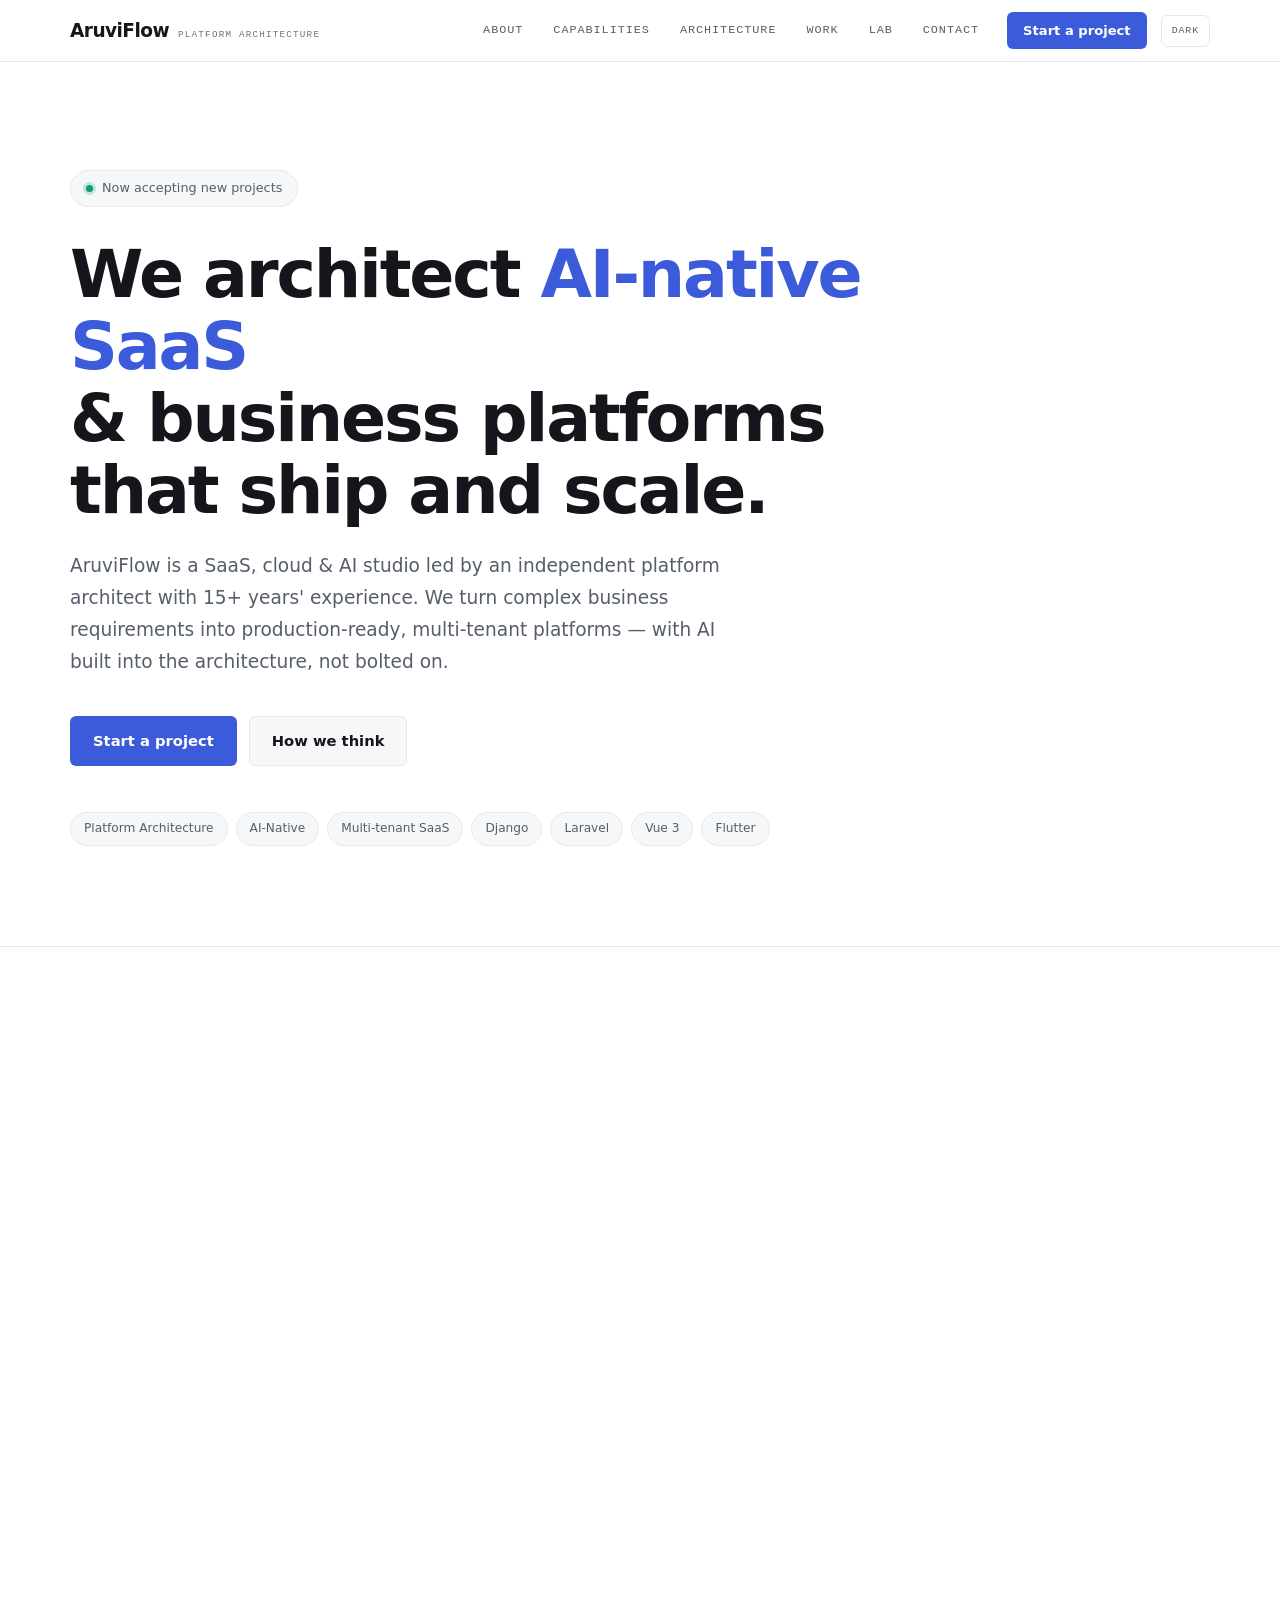
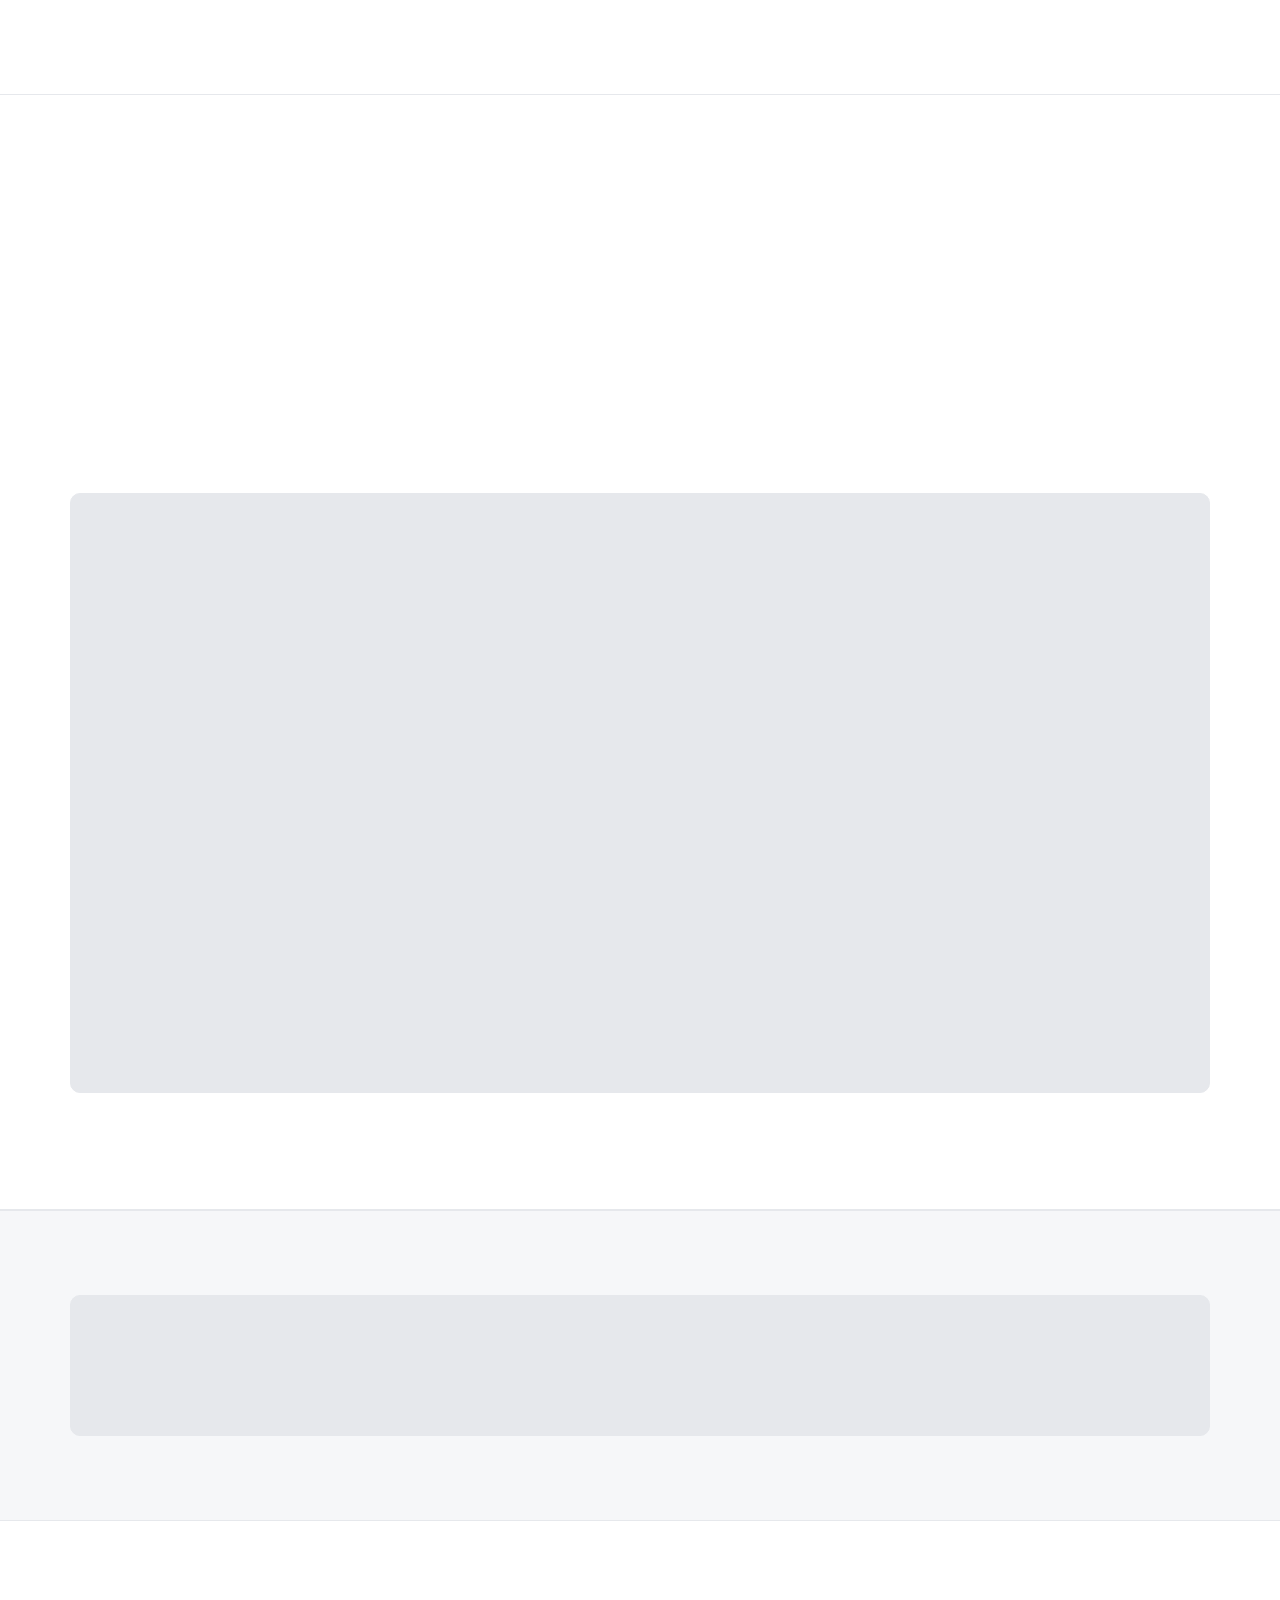
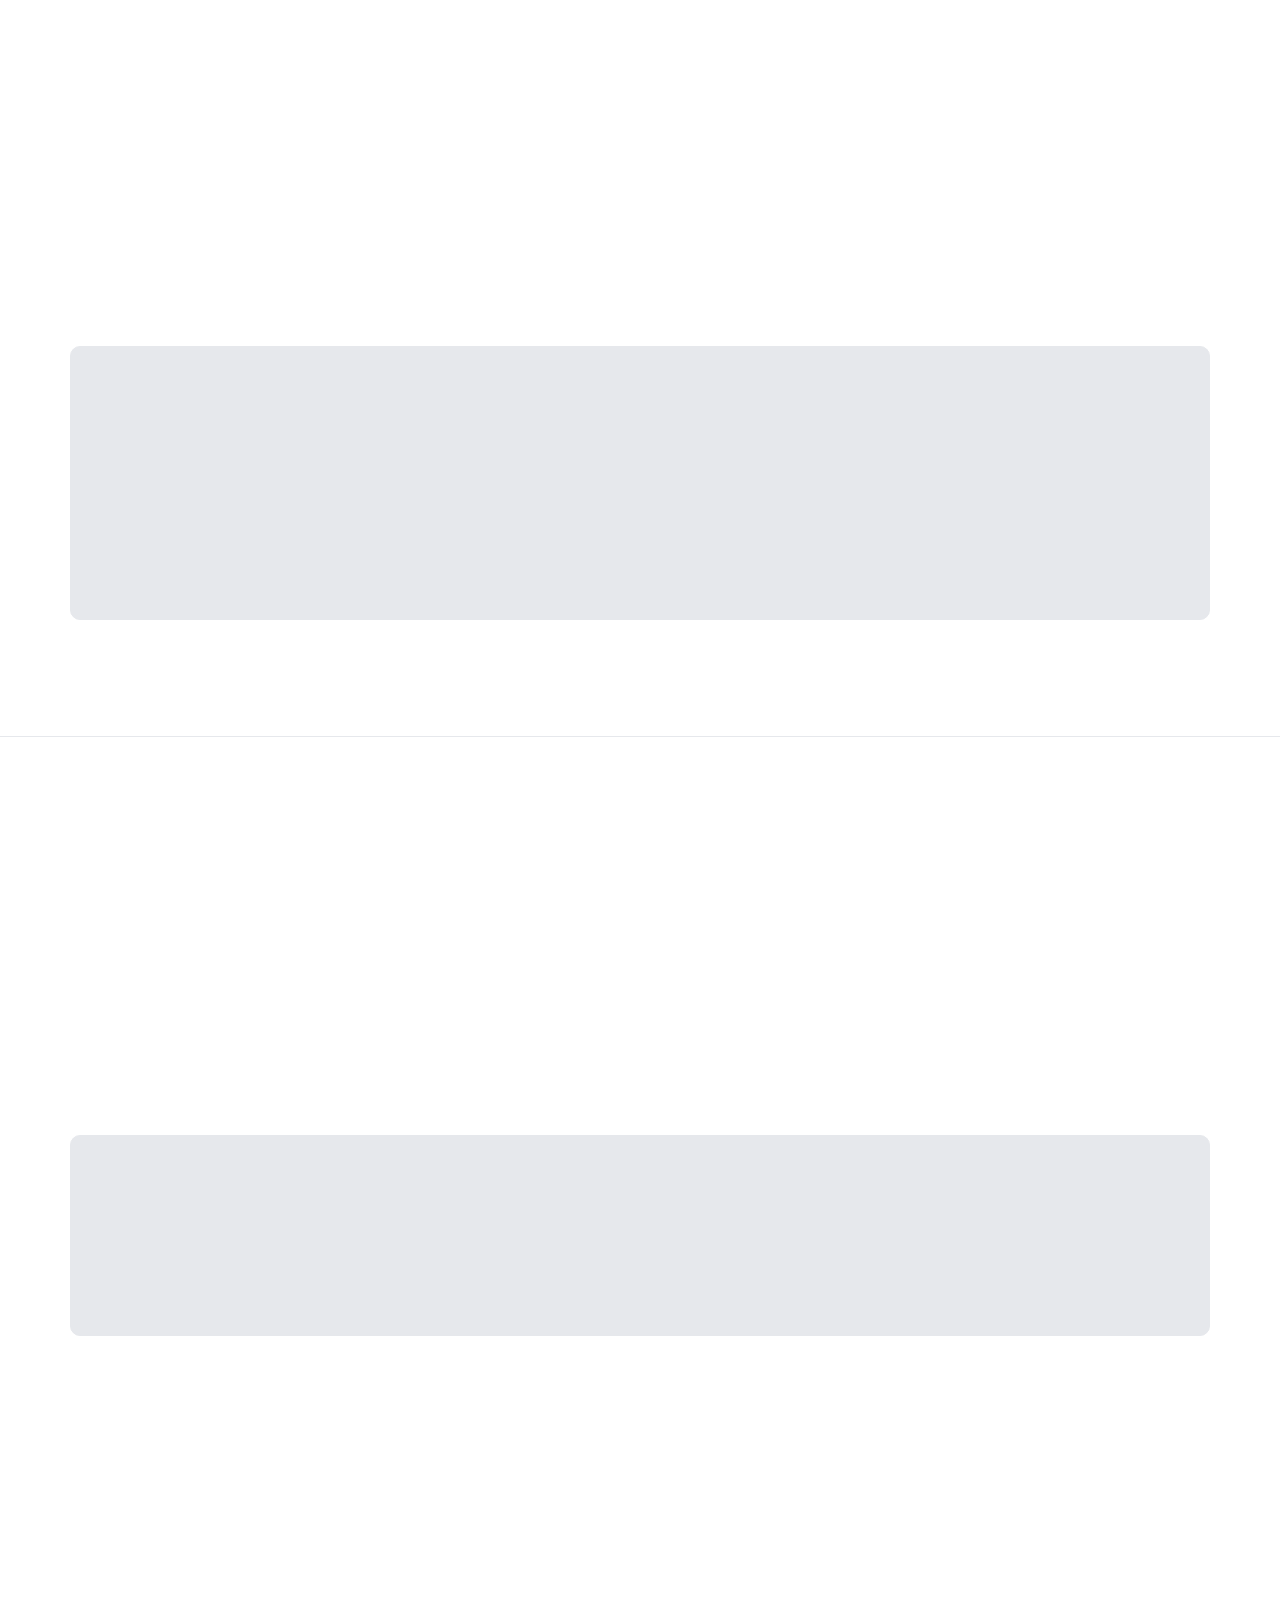
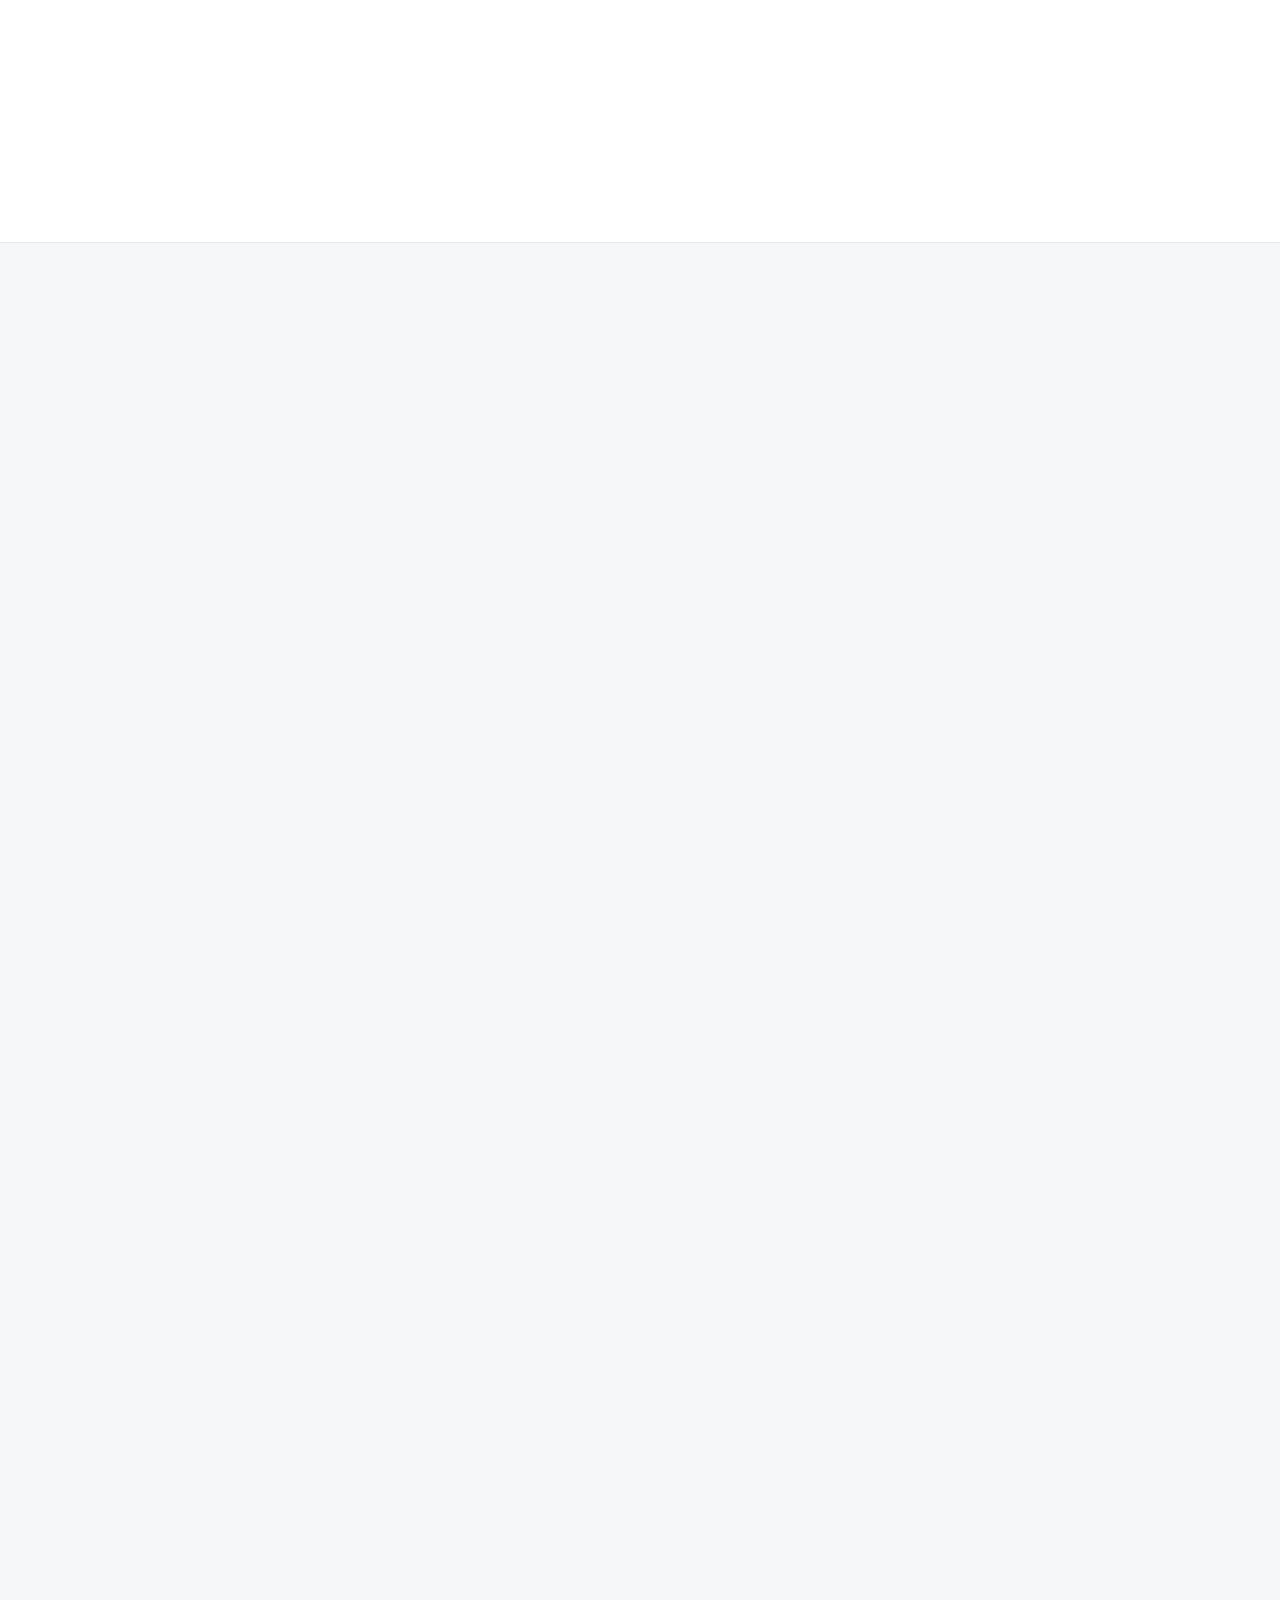
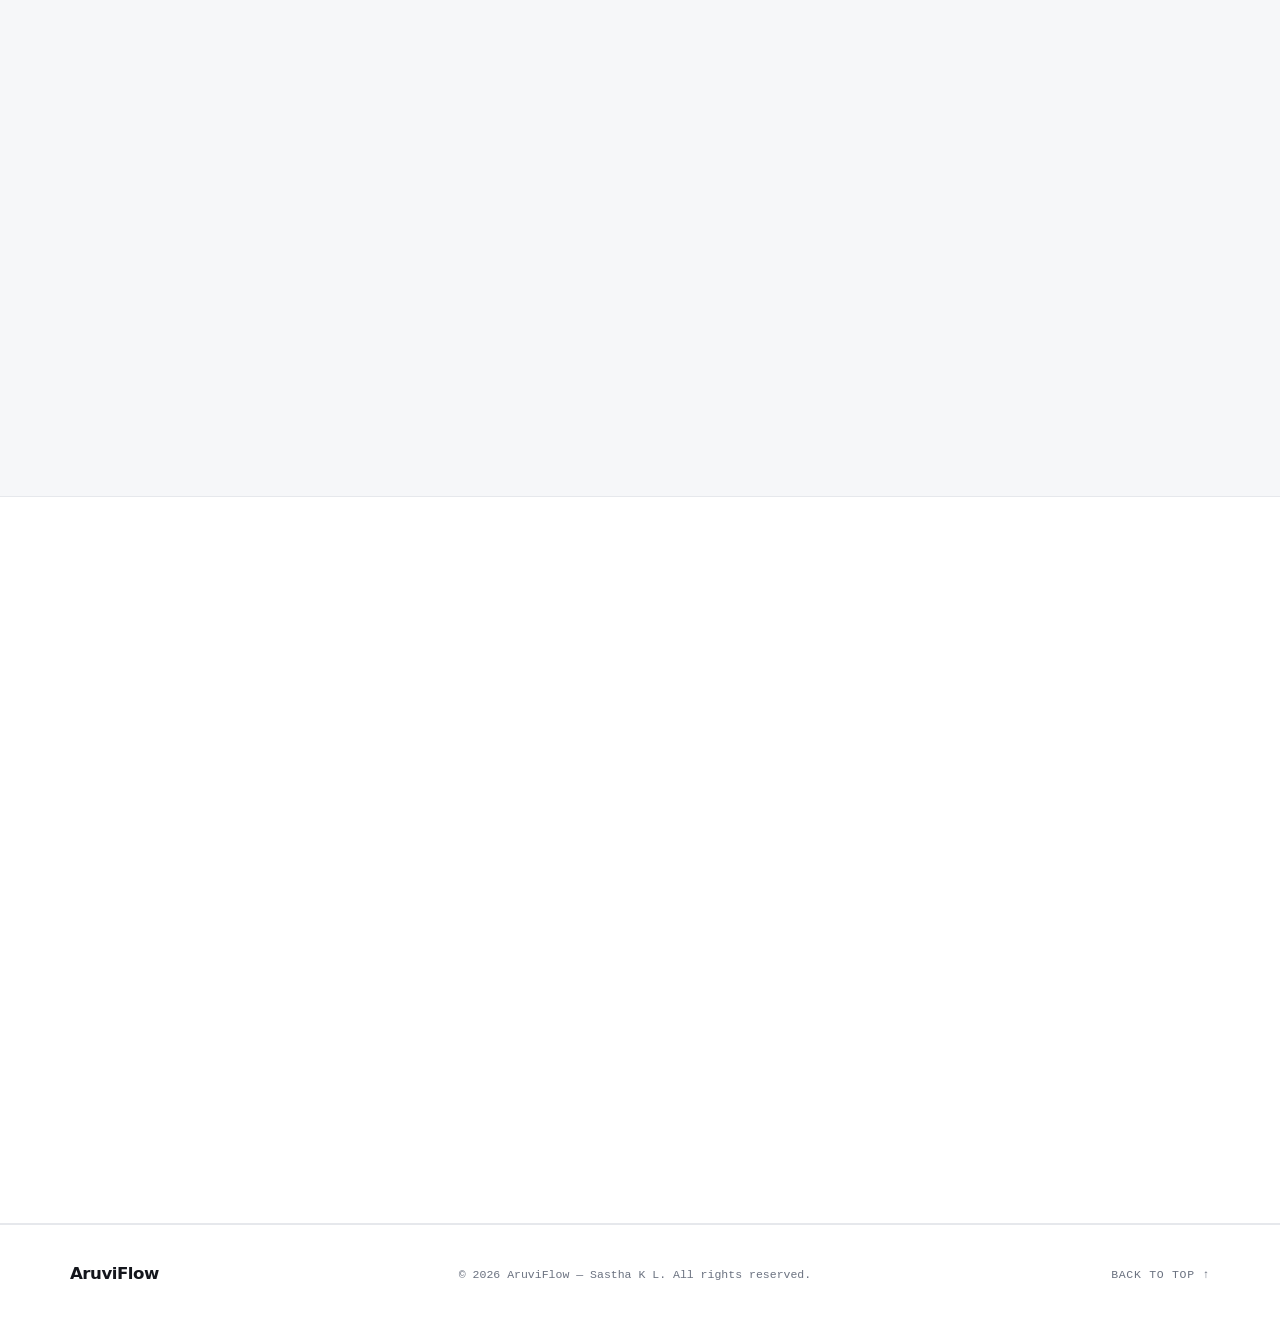
==== commit 7981478b: "a11y: address Web HIG findings on the redesigned pages - HIG-A11Y-009: add "Skip to main content" li" ====
--- a/index.html
+++ b/index.html
@@ -101,6 +101,8 @@
 </head>
 <body data-brand-name="AruviFlow" data-legal-name="AruviFlow">
 
+    <a class="skip-link" href="#main-content">Skip to main content</a>
+
     <!-- Scroll progress -->
     <div class="scroll-progress" id="scroll-progress" aria-hidden="true"></div>
 
@@ -589,6 +591,38 @@
                         <span>PostgreSQL</span>
                         <span>Azure</span>
                         <span>Stripe</span>
+                    </div>
+                </article>
+
+                <!-- The Web HIG -->
+                <article class="project-card project-card-highlight" data-reveal>
+                    <div class="project-card-top">
+                        <span class="project-badge project-badge-teal">Open Standard &middot; AI</span>
+                        <a class="project-gh-link" href="https://github.com/frozonfreak/hig" target="_blank" rel="noopener noreferrer" aria-label="View The Web HIG on GitHub">
+                            <svg width="15" height="15" viewBox="0 0 24 24" fill="currentColor" aria-hidden="true">
+                                <path d="M12 0C5.37 0 0 5.37 0 12c0 5.3 3.438 9.8 8.205 11.385.6.113.82-.258.82-.577 0-.285-.01-1.04-.015-2.04-3.338.724-4.042-1.61-4.042-1.61C4.422 18.07 3.633 17.7 3.633 17.7c-1.087-.744.084-.729.084-.729 1.205.084 1.838 1.236 1.838 1.236 1.07 1.835 2.809 1.305 3.495.998.108-.776.417-1.305.76-1.605-2.665-.3-5.466-1.332-5.466-5.93 0-1.31.465-2.38 1.235-3.22-.135-.303-.54-1.523.105-3.176 0 0 1.005-.322 3.3 1.23.96-.267 1.98-.399 3-.405 1.02.006 2.04.138 3 .405 2.28-1.552 3.285-1.23 3.285-1.23.645 1.653.24 2.873.12 3.176.765.84 1.23 1.91 1.23 3.22 0 4.61-2.805 5.625-5.475 5.92.42.36.81 1.096.81 2.22 0 1.606-.015 2.896-.015 3.286 0 .315.21.69.825.57C20.565 21.795 24 17.295 24 12c0-6.63-5.37-12-12-12"/>
+                            </svg>
+                            View on GitHub
+                        </a>
+                    </div>
+                    <h3 class="project-name project-name-gradient">The Web HIG</h3>
+                    <p class="project-tagline">An open behavioural standard for how modern web interfaces should work — readable by humans and AI agents alike.</p>
+                    <p class="project-desc">The Web HIG (Universal Human Interface Guidelines) is a vendor-neutral, lintable contract for web application behaviour. It complements WCAG, design systems, and HTML/CSS by specifying interaction, state, and UX consistency rather than visual style — giving developers and AI coding agents a shared set of rules to follow and validate in CI.</p>
+                    <ul class="project-features">
+                        <li>98 rules across 10 governance layers (0&ndash;9) — UX, information architecture, design tokens, interaction &amp; state, accessibility, performance, AI enforcement, QA gates, and security &amp; privacy</li>
+                        <li>Four page archetypes — Content, Commerce, Application, and Auth — each with tailored rule sets</li>
+                        <li>Three levels of depth — Quick Reference (~5 min), practical modules, and the full specification</li>
+                        <li>Machine-readable rule IDs and YAML guardrails for CI/CD automation</li>
+                        <li>Drop-in AI agent templates for Claude Code, Cursor, and GitHub Copilot</li>
+                        <li>Progressive disclosure — load only the documentation complexity a task needs</li>
+                    </ul>
+                    <div class="project-tech">
+                        <span>Markdown Spec</span>
+                        <span>YAML Guardrails</span>
+                        <span>Node.js</span>
+                        <span>CI/CD</span>
+                        <span>WCAG 2.2 AA</span>
+                        <span>Core Web Vitals</span>
                     </div>
                 </article>
 
@@ -625,16 +659,16 @@
                     <div class="form-row">
                         <label class="form-field">
                             <span>Your name</span>
-                            <input type="text" name="name" placeholder="Full name" required>
+                            <input type="text" name="name" placeholder="Full name" autocomplete="name" required>
                         </label>
                         <label class="form-field">
                             <span>Email address</span>
-                            <input type="email" name="email" placeholder="you@company.com" required>
+                            <input type="email" name="email" placeholder="you@company.com" autocomplete="email" inputmode="email" required>
                         </label>
                     </div>
                     <label class="form-field">
-                        <span>What are you building?</span>
-                        <input type="text" name="project" placeholder="Website, SaaS, ecommerce, app...">
+                        <span>What are you building? <span class="opt">(optional)</span></span>
+                        <input type="text" name="project" placeholder="Website, SaaS, ecommerce, app..." autocomplete="off">
                     </label>
                     <label class="form-field">
                         <span>Tell us more</span>
--- a/assets/css/style.css
+++ b/assets/css/style.css
@@ -13,7 +13,7 @@
     --line-strong: #D5D8DE;
     --ink:         #14161C;
     --ink-2:       #565E6B;
-    --ink-3:       #8B93A0;
+    --ink-3:       #6B7280;  /* ≥4.5:1 on --bg (HIG-VIS-004) */
 
     /* ── Accent — blue ── */
     --accent-base:     #3B5BDB;
@@ -49,7 +49,7 @@
     --line-strong: #333842;
     --ink:         #F1F3F6;
     --ink-2:       #A0A7B3;
-    --ink-3:       #6B7280;
+    --ink-3:       #8B93A0;  /* ≥4.5:1 on dark --bg (HIG-VIS-004) */
 
     --accent:        color-mix(in oklab, var(--accent-base), white 24%);
     --accent-strong: color-mix(in oklab, var(--accent-base), white 38%);
@@ -71,7 +71,7 @@
         --line-strong: #333842;
         --ink:         #F1F3F6;
         --ink-2:       #A0A7B3;
-        --ink-3:       #6B7280;
+        --ink-3:       #8B93A0;  /* ≥4.5:1 on dark --bg (HIG-VIS-004) */
 
         --accent:        color-mix(in oklab, var(--accent-base), white 24%);
         --accent-strong: color-mix(in oklab, var(--accent-base), white 38%);
@@ -116,6 +116,22 @@
 }
 :target      { scroll-margin-top: 90px; }
 section[id]  { scroll-margin-top: 78px; }
+
+/* ── Skip link (HIG-A11Y-009) ── */
+.skip-link {
+    position: absolute;
+    left: 12px;
+    top: -60px;
+    z-index: 300;
+    padding: 10px 16px;
+    background: var(--accent);
+    color: var(--accent-contrast);
+    border-radius: var(--radius-sm);
+    font-size: 0.9rem;
+    font-weight: 600;
+    transition: top 0.16s var(--ease);
+}
+.skip-link:focus { top: 12px; }
 
 /* ── Scroll progress ── */
 .scroll-progress {
@@ -337,10 +353,15 @@
     letter-spacing: 0.08em;
     text-transform: uppercase;
     color: var(--ink-2);
+    padding: 6px 2px;               /* ≥24px hit target (HIG-A11Y-010) */
     transition: color 0.14s var(--ease);
 }
 .nav-links a:not(.nav-cta):hover,
-.nav-links a:not(.nav-cta):focus-visible { color: var(--ink); }
+.nav-links a:not(.nav-cta):focus-visible {
+    color: var(--ink);
+    text-decoration: underline;      /* platform convention (HIG-UX-011) */
+    text-underline-offset: 4px;
+}
 
 .nav-cta {
     padding: 8px 16px;
@@ -852,8 +873,8 @@
 }
 .project-badge-teal {
     background: var(--accent-wash);
-    border-color: color-mix(in oklab, var(--accent), transparent 68%);
-    color: var(--accent);
+    border-color: color-mix(in oklab, var(--accent), transparent 60%);
+    color: var(--accent-strong);   /* ≥4.5:1 on --accent-wash (HIG-VIS-004) */
 }
 .project-gh-link {
     display: inline-flex;
@@ -997,8 +1018,18 @@
     color: var(--ink-2);
     transition: color 0.16s var(--ease);
 }
+/* anchor variant must read as a link, not plain text (HIG-UX-001, HIG-VIS-003) */
+a.contact-info-value {
+    color: var(--accent);
+    text-decoration: underline;
+    text-underline-offset: 3px;
+    text-decoration-color: color-mix(in oklab, var(--accent), transparent 55%);
+}
 a.contact-info-value:hover,
-a.contact-info-value:focus-visible { color: var(--accent); }
+a.contact-info-value:focus-visible {
+    color: var(--accent-strong);
+    text-decoration-color: currentColor;
+}
 
 .contact-form {
     display: grid;
@@ -1022,12 +1053,13 @@
     text-transform: uppercase;
     color: var(--ink-3);
 }
+.form-field .opt { text-transform: none; letter-spacing: 0; color: var(--ink-3); }
 .form-field input,
 .form-field textarea {
     width: 100%;
     padding: 11px 14px;
     background: var(--bg);
-    border: 1px solid var(--line);
+    border: 1px solid var(--ink-3);   /* ≥3:1 non-text contrast (HIG-VIS-004 / WCAG 1.4.11) */
     border-radius: var(--radius-sm);
     color: var(--ink);
     font-size: 0.93rem;
@@ -1074,7 +1106,7 @@
     transition: color 0.16s var(--ease);
 }
 .footer-top:hover,
-.footer-top:focus-visible { color: var(--accent); }
+.footer-top:focus-visible { color: var(--accent); text-decoration: underline; text-underline-offset: 4px; }
 
 /* ============================================================
    KEYFRAMES
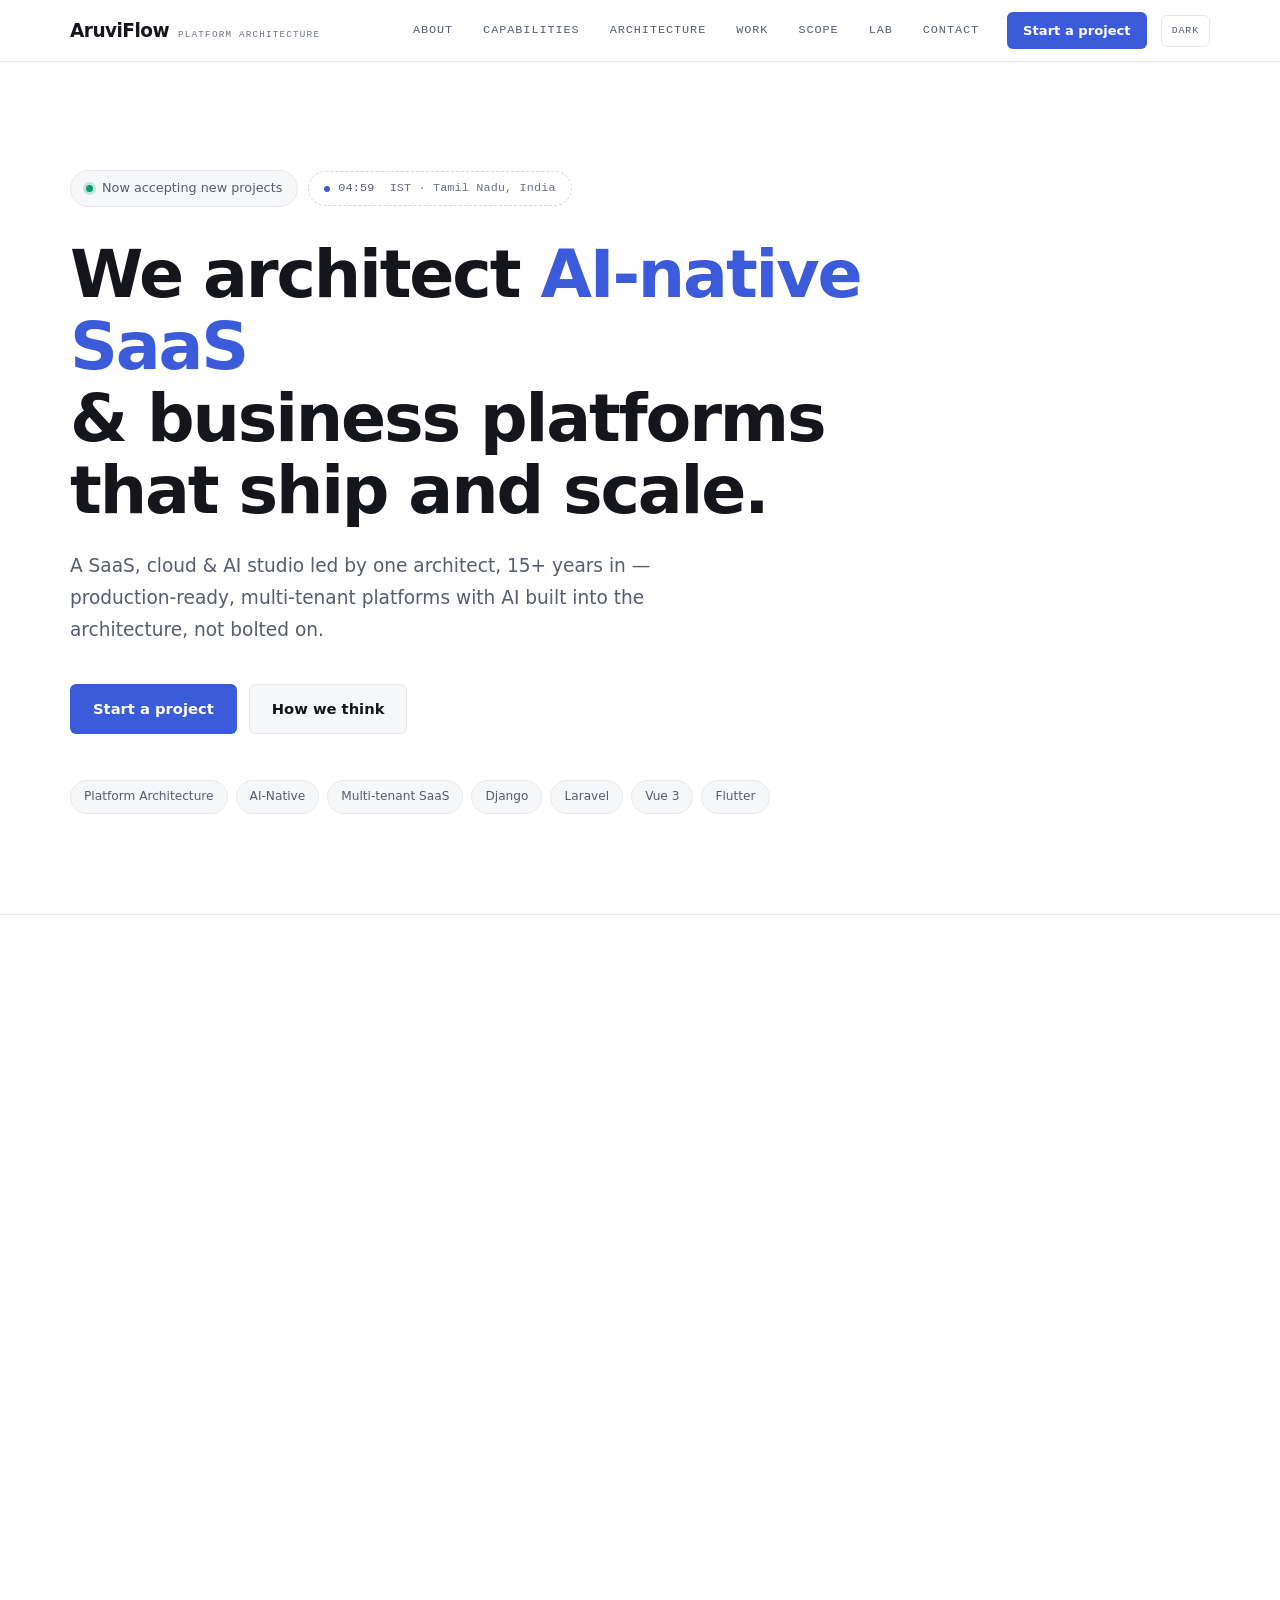
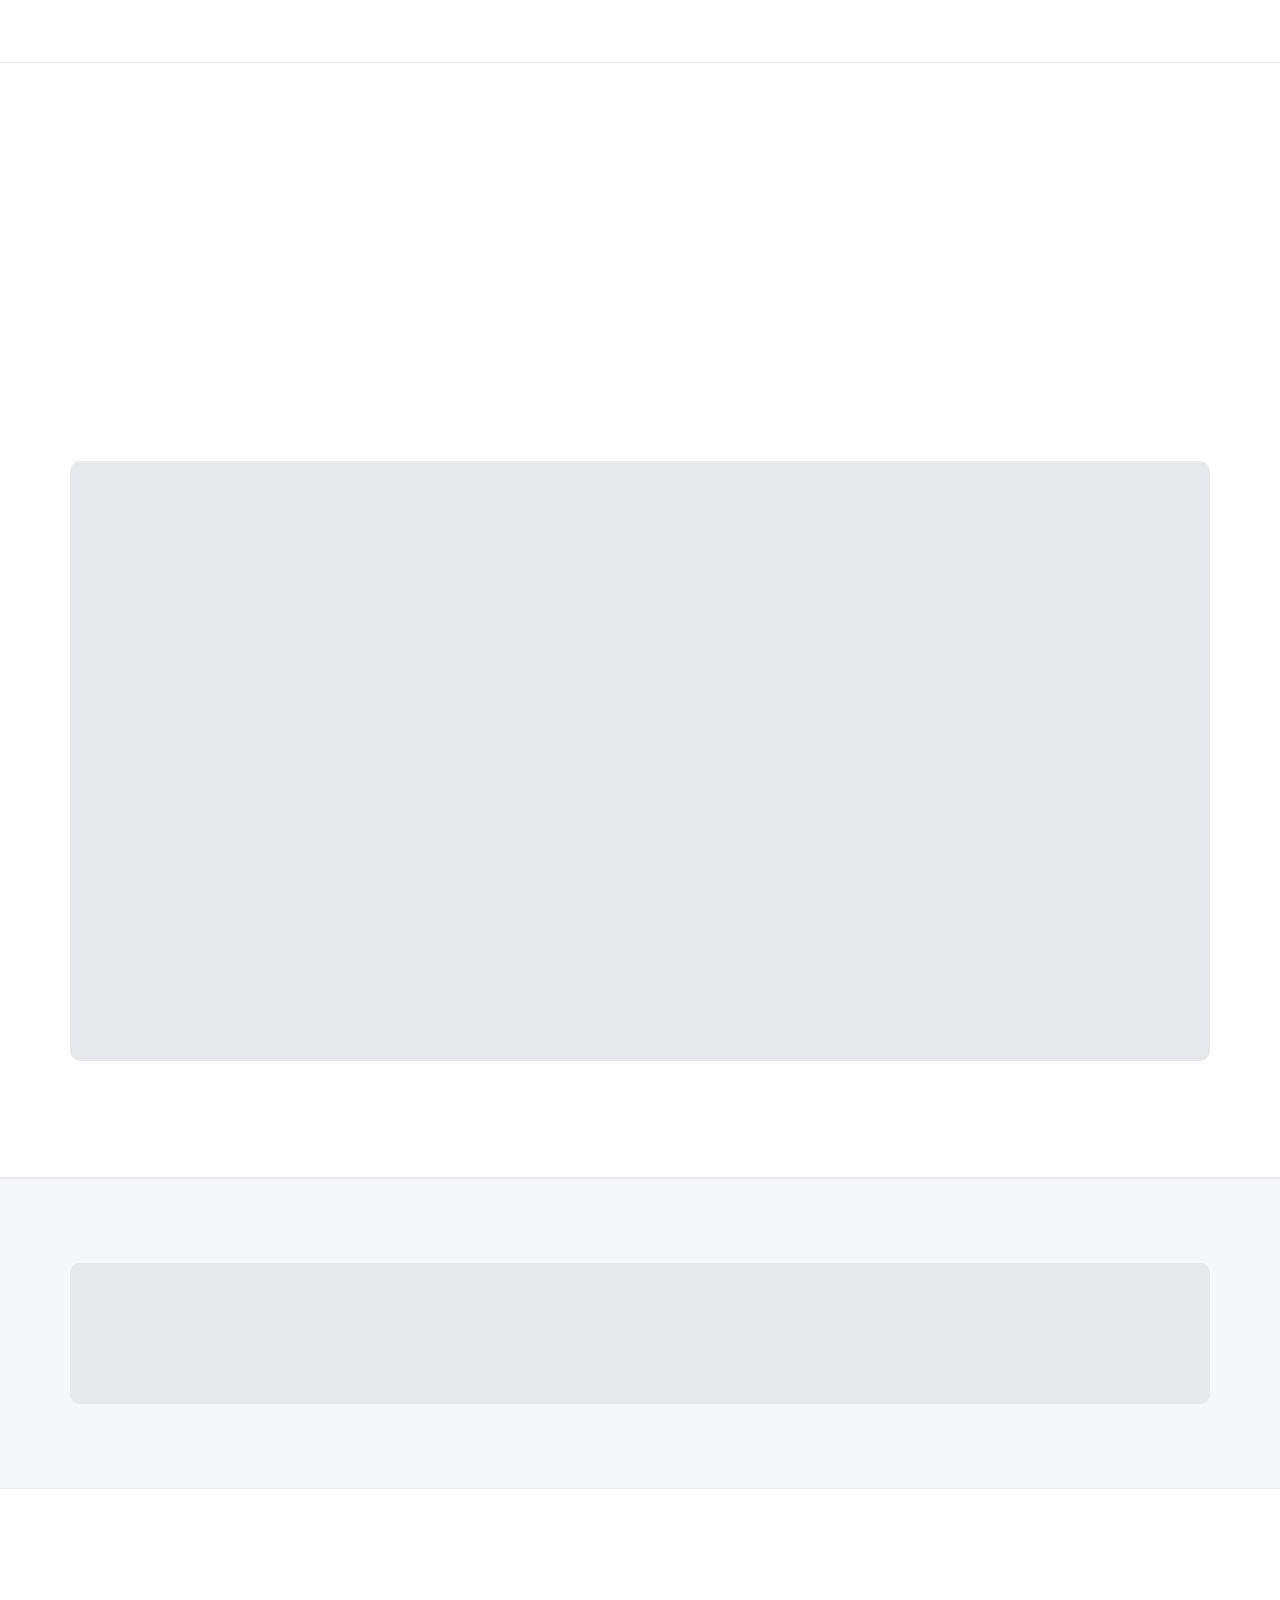
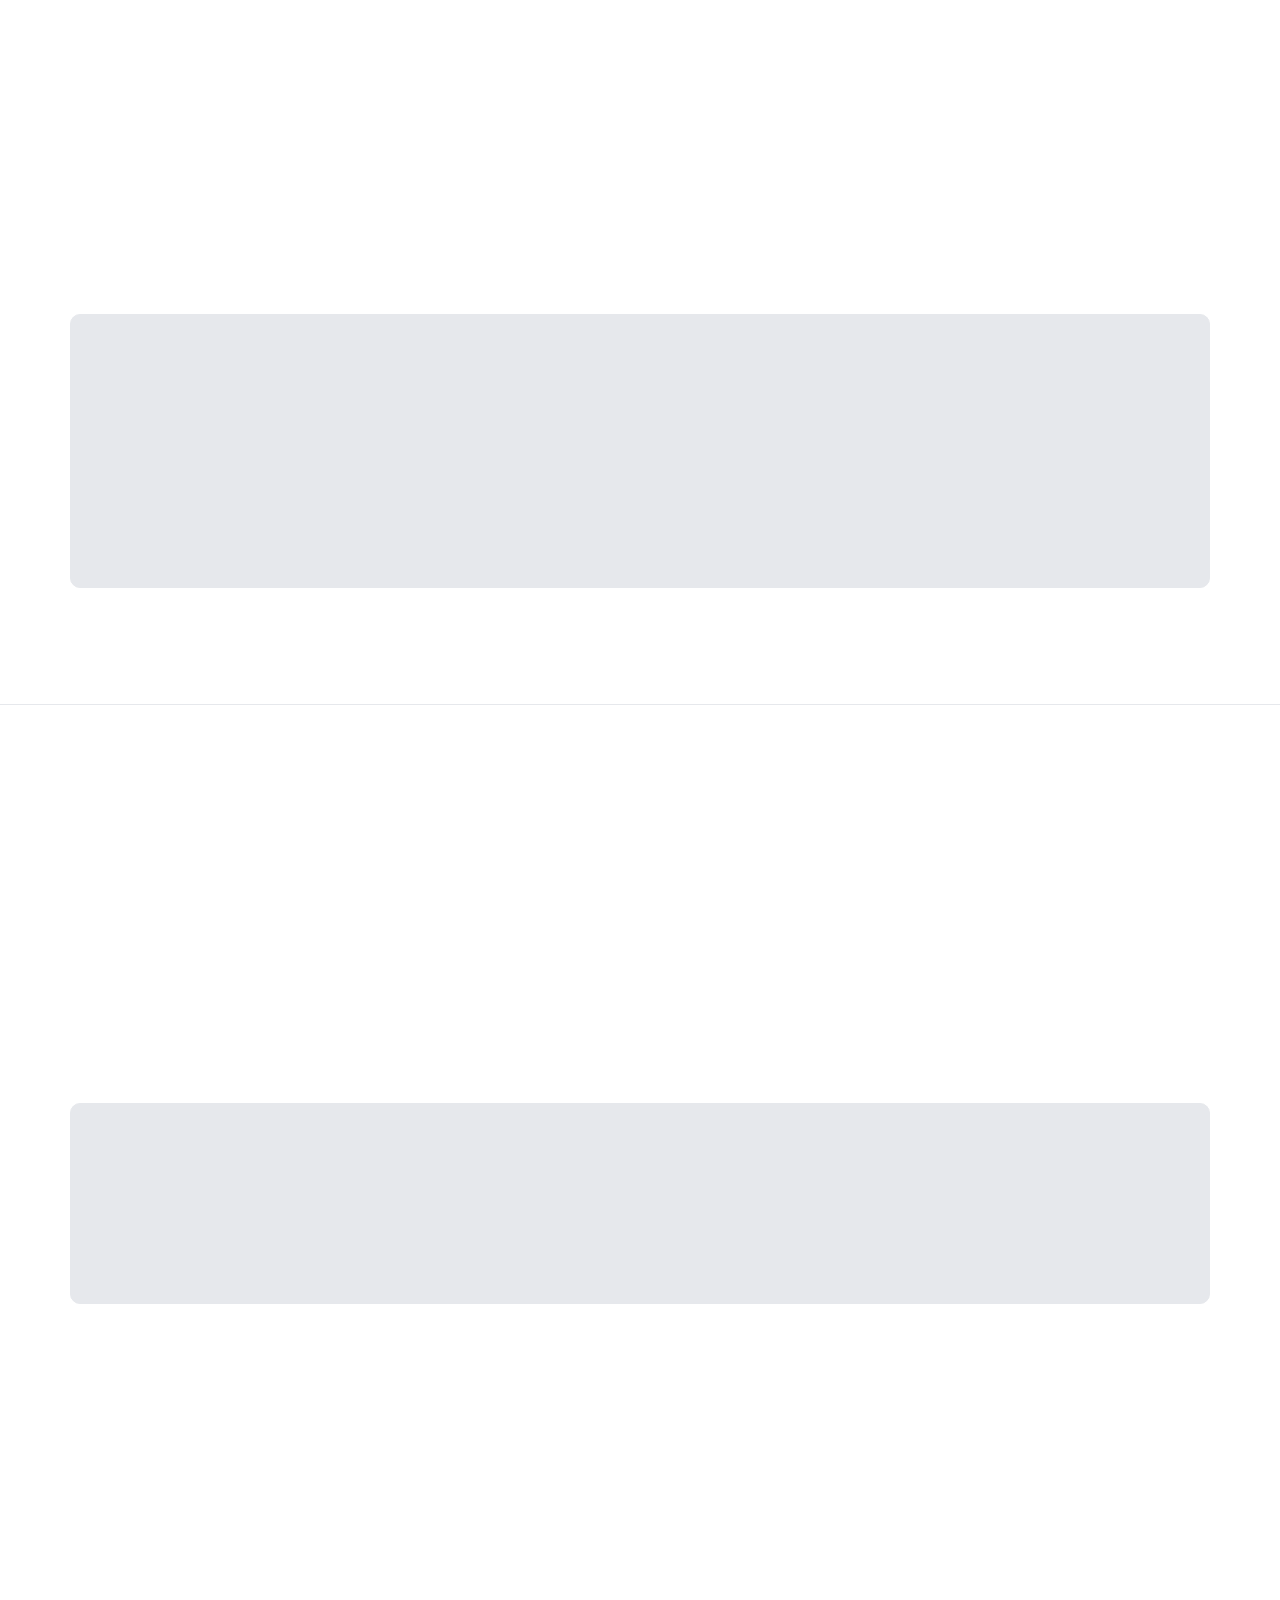
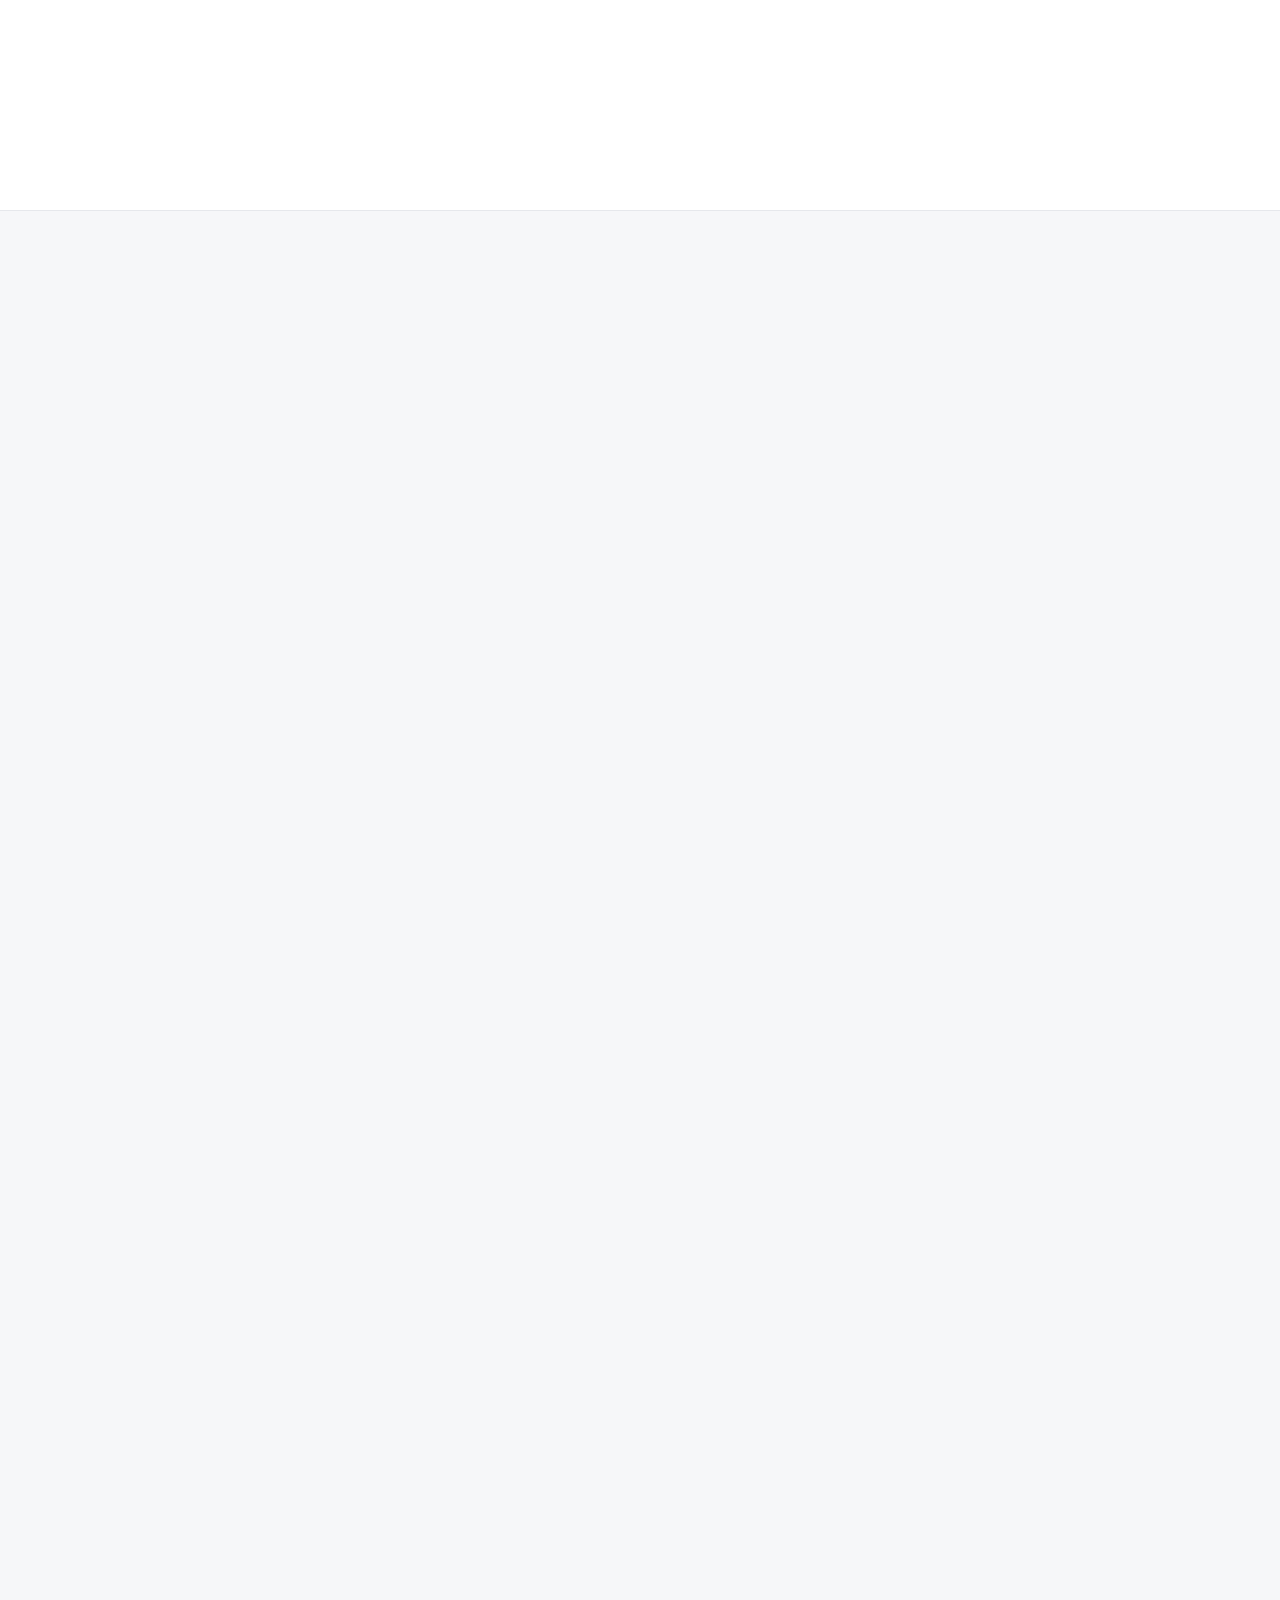
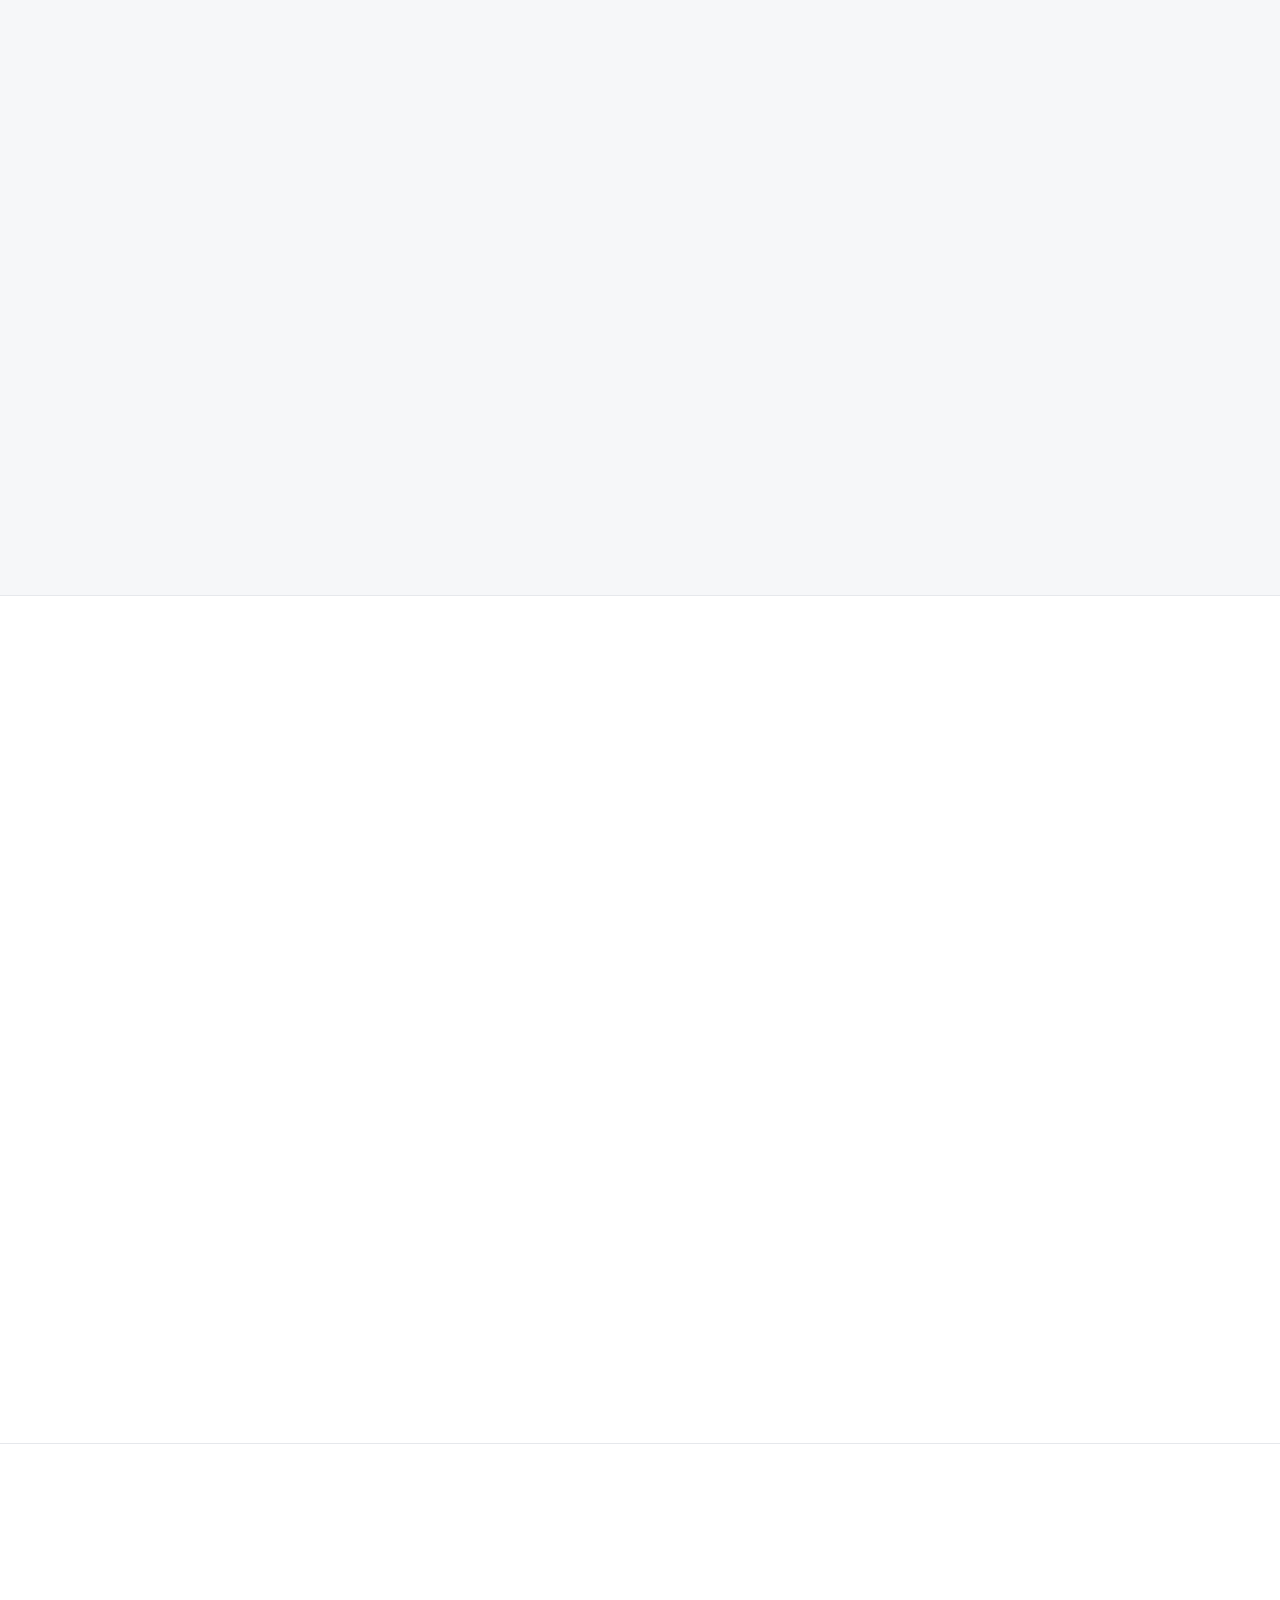
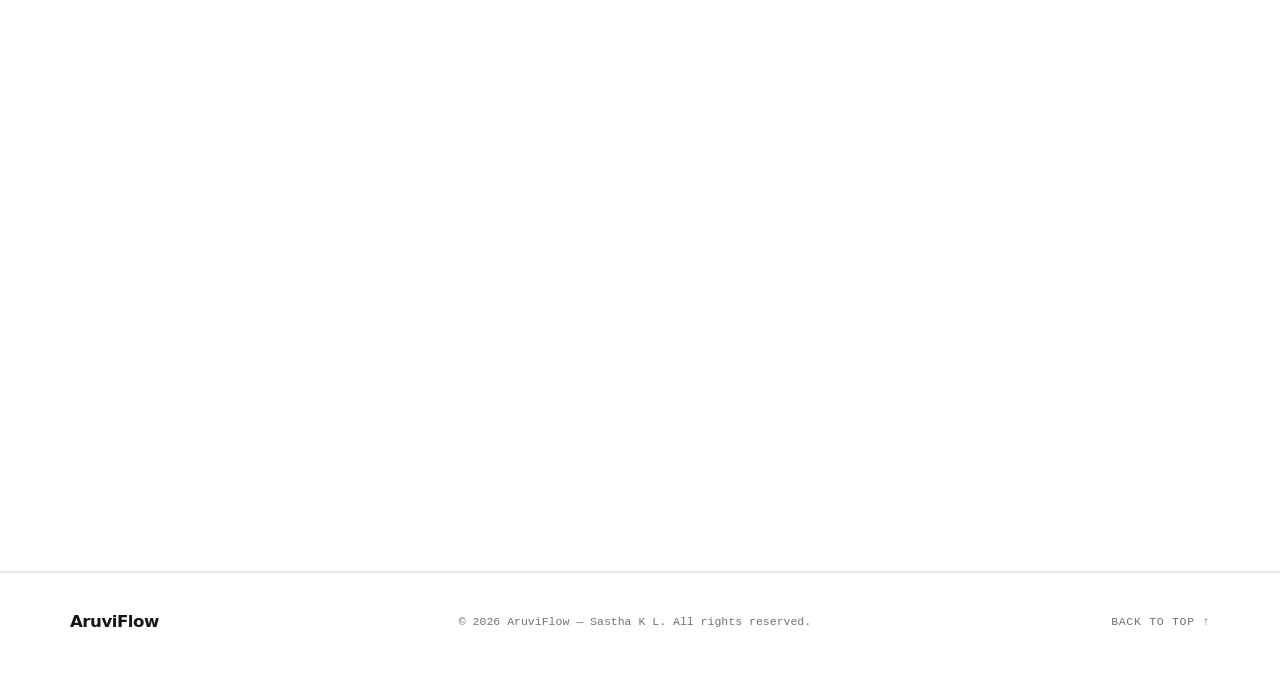
==== commit 66bb66a3: "Add live clock badge, tagged case-study meta, and scope estimator Trims the hero copy and adds a liv" ====
--- a/index.html
+++ b/index.html
@@ -120,6 +120,7 @@
                         <a href="#services">Capabilities</a>
                         <a href="#architecture">Architecture</a>
                         <a href="#projects">Work</a>
+                        <a href="#estimate">Scope</a>
                         <a href="lab.html">Lab</a>
                         <a href="#contact">Contact</a>
                         <a class="nav-cta" href="#contact">Start a project</a>
@@ -139,9 +140,15 @@
     <section class="hero-section" id="home">
         <div class="container">
             <div class="hero-inner">
-                <div class="hero-badge">
-                    <span class="badge-dot"></span>
-                    Now accepting new projects
+                <div class="hero-badge-row">
+                    <div class="hero-badge">
+                        <span class="badge-dot"></span>
+                        Now accepting new projects
+                    </div>
+                    <div class="hero-clock" id="hero-clock">
+                        <span class="clock-dot" aria-hidden="true"></span>
+                        <span id="hero-clock-time">--:--</span>&nbsp;IST &middot; Tamil Nadu, India
+                    </div>
                 </div>
                 <h1 class="hero-heading">
                     We architect <span class="text-gradient">AI-native SaaS</span><br>
@@ -149,7 +156,7 @@
                     that ship and scale.
                 </h1>
                 <p class="hero-body">
-                    AruviFlow is a SaaS, cloud &amp; AI studio led by an independent platform architect with 15+ years' experience. We turn complex business requirements into production-ready, multi-tenant platforms — with AI built into the architecture, not bolted on.
+                    A SaaS, cloud &amp; AI studio led by one architect, 15+ years in — production-ready, multi-tenant platforms with AI built into the architecture, not bolted on.
                 </p>
                 <div class="hero-actions">
                     <a class="btn btn-primary" href="#contact">Start a project</a>
@@ -421,6 +428,7 @@
                             Visit site
                         </a>
                     </div>
+                    <p class="project-meta">Solo build &middot; Live in production &middot; Ongoing</p>
                     <h3 class="project-name project-name-gradient">NilamFlow</h3>
                     <p class="project-tagline">Farm operations software built for Indian farms — from field to market in one platform.</p>
                     <p class="project-desc">NilamFlow is a multi-tenant SaaS application enabling farm owners and operators to run field-to-market operations from one integrated platform. It serves farms with multiple locations and workforces — seasonal pickers through to permanent staff — with harvest tracking, payroll, vendor dispatch, retail sales, inventory, and financial reporting.</p>
@@ -453,6 +461,7 @@
                             Visit site
                         </a>
                     </div>
+                    <p class="project-meta">Solo build &middot; Live in production &middot; Part of NilamFlow</p>
                     <h3 class="project-name project-name-gradient">Farm Doctor</h3>
                     <p class="project-tagline">The RAG engine behind <strong>nilamAI</strong> — NilamFlow's in-app agronomy assistant.</p>
                     <p class="project-desc">Farm Doctor is a retrieval-augmented knowledge system for Indian agriculture, shipped in production as <strong>nilamAI</strong> inside NilamFlow. It indexes authoritative sources — advisories, package-of-practice documents, and crop guidance — and answers grower questions through LLM assistance anchored to that corpus rather than open-ended generation.</p>
@@ -482,6 +491,7 @@
                             View on GitHub
                         </a>
                     </div>
+                    <p class="project-meta">Solo build &middot; Open source &middot; Active</p>
                     <h3 class="project-name project-name-gradient">GraftAI</h3>
                     <p class="project-tagline">Let your users tell you what to build next.</p>
                     <p class="project-desc">GraftAI is an open-source Laravel package for multi-tenant SaaS platforms. Tenants describe what they need in plain English — GraftAI uses Claude AI to convert that into a live, scheduled data pipeline instantly. No code, no deployment. Over time it watches which pipelines tenants independently build, spots patterns, and surfaces them as one-click feature promotions — turning real usage into your product roadmap.</p>
@@ -508,6 +518,7 @@
                     <div class="project-card-top">
                         <span class="project-badge project-badge-teal">Behavioral Analytics</span>
                     </div>
+                    <p class="project-meta">Solo build &middot; Internal tool &middot; Active</p>
                     <h3 class="project-name project-name-gradient">Portfolio Intelligence System</h3>
                     <p class="project-tagline">Behavioral telemetry for developer-AI collaboration — signal-driven and archetype-aware.</p>
                     <p class="project-desc">A behavioral telemetry platform that ingests raw development events — commits, edits, AI prompts, refactors — and processes them through a service-oriented pipeline to produce normalized signals, effort scores (0–10), and archetype classifications across 6 developer profiles.</p>
@@ -539,6 +550,7 @@
                             View on GitHub
                         </a>
                     </div>
+                    <p class="project-meta">Solo build &middot; Open source package &middot; Stable</p>
                     <h3 class="project-name project-name-gradient">Plan Manager</h3>
                     <p class="project-tagline">Remove hardcoded pricing and access logic from your Laravel SaaS — for good.</p>
                     <p class="project-desc">Plan Manager is a Laravel-native package that centralises plan configuration, feature entitlements, usage limits, trials, and add-ons in one place — keeping billing-provider logic entirely separate. Inspired by Magento-style rule configuration, it gives SaaS applications a clean API for access control without coupling to Stripe, Razorpay, Paddle, or Cashier.</p>
@@ -569,6 +581,7 @@
                             Visit site
                         </a>
                     </div>
+                    <p class="project-meta">Solo build &middot; Live in production &middot; Client project</p>
                     <h3 class="project-name project-name-gradient">ComposerAI</h3>
                     <p class="project-tagline">Clinical documentation that writes itself — in seconds.</p>
                     <p class="project-desc">ComposerAI is a full-stack SaaS platform that automates clinical documentation for healthcare practitioners. Doctors record or upload consultation audio; the platform transcribes, structures, and generates complete clinical notes and letters — ready to review in seconds, tuned per medical specialty.</p>
@@ -598,13 +611,22 @@
                 <article class="project-card project-card-highlight" data-reveal>
                     <div class="project-card-top">
                         <span class="project-badge project-badge-teal">Open Standard &middot; AI</span>
-                        <a class="project-gh-link" href="https://github.com/frozonfreak/hig" target="_blank" rel="noopener noreferrer" aria-label="View The Web HIG on GitHub">
-                            <svg width="15" height="15" viewBox="0 0 24 24" fill="currentColor" aria-hidden="true">
-                                <path d="M12 0C5.37 0 0 5.37 0 12c0 5.3 3.438 9.8 8.205 11.385.6.113.82-.258.82-.577 0-.285-.01-1.04-.015-2.04-3.338.724-4.042-1.61-4.042-1.61C4.422 18.07 3.633 17.7 3.633 17.7c-1.087-.744.084-.729.084-.729 1.205.084 1.838 1.236 1.838 1.236 1.07 1.835 2.809 1.305 3.495.998.108-.776.417-1.305.76-1.605-2.665-.3-5.466-1.332-5.466-5.93 0-1.31.465-2.38 1.235-3.22-.135-.303-.54-1.523.105-3.176 0 0 1.005-.322 3.3 1.23.96-.267 1.98-.399 3-.405 1.02.006 2.04.138 3 .405 2.28-1.552 3.285-1.23 3.285-1.23.645 1.653.24 2.873.12 3.176.765.84 1.23 1.91 1.23 3.22 0 4.61-2.805 5.625-5.475 5.92.42.36.81 1.096.81 2.22 0 1.606-.015 2.896-.015 3.286 0 .315.21.69.825.57C20.565 21.795 24 17.295 24 12c0-6.63-5.37-12-12-12"/>
-                            </svg>
-                            View on GitHub
-                        </a>
-                    </div>
+                        <span class="project-gh-links">
+                            <a class="project-gh-link" href="https://hig.aruviflow.com/" target="_blank" rel="noopener noreferrer" aria-label="View The Web HIG demo">
+                                <svg width="15" height="15" viewBox="0 0 24 24" fill="none" stroke="currentColor" stroke-width="2" stroke-linecap="round" stroke-linejoin="round" aria-hidden="true">
+                                    <path d="M18 13v6a2 2 0 01-2 2H5a2 2 0 01-2-2V8a2 2 0 012-2h6M15 3h6v6M10 14L21 3"/>
+                                </svg>
+                                Live demo
+                            </a>
+                            <a class="project-gh-link" href="https://github.com/frozonfreak/hig" target="_blank" rel="noopener noreferrer" aria-label="View The Web HIG on GitHub">
+                                <svg width="15" height="15" viewBox="0 0 24 24" fill="currentColor" aria-hidden="true">
+                                    <path d="M12 0C5.37 0 0 5.37 0 12c0 5.3 3.438 9.8 8.205 11.385.6.113.82-.258.82-.577 0-.285-.01-1.04-.015-2.04-3.338.724-4.042-1.61-4.042-1.61C4.422 18.07 3.633 17.7 3.633 17.7c-1.087-.744.084-.729.084-.729 1.205.084 1.838 1.236 1.838 1.236 1.07 1.835 2.809 1.305 3.495.998.108-.776.417-1.305.76-1.605-2.665-.3-5.466-1.332-5.466-5.93 0-1.31.465-2.38 1.235-3.22-.135-.303-.54-1.523.105-3.176 0 0 1.005-.322 3.3 1.23.96-.267 1.98-.399 3-.405 1.02.006 2.04.138 3 .405 2.28-1.552 3.285-1.23 3.285-1.23.645 1.653.24 2.873.12 3.176.765.84 1.23 1.91 1.23 3.22 0 4.61-2.805 5.625-5.475 5.92.42.36.81 1.096.81 2.22 0 1.606-.015 2.896-.015 3.286 0 .315.21.69.825.57C20.565 21.795 24 17.295 24 12c0-6.63-5.37-12-12-12"/>
+                                </svg>
+                                View on GitHub
+                            </a>
+                        </span>
+                    </div>
+                    <p class="project-meta">Author &amp; maintainer &middot; Open standard &middot; v1.9.0</p>
                     <h3 class="project-name project-name-gradient">The Web HIG</h3>
                     <p class="project-tagline">An open behavioural standard for how modern web interfaces should work — readable by humans and AI agents alike.</p>
                     <p class="project-desc">The Web HIG (Universal Human Interface Guidelines) is a vendor-neutral, lintable contract for web application behaviour. It complements WCAG, design systems, and HTML/CSS by specifying interaction, state, and UX consistency rather than visual style — giving developers and AI coding agents a shared set of rules to follow and validate in CI.</p>
@@ -630,6 +652,55 @@
         </div>
     </section>
 
+    <!-- ── Scope & Estimate ── -->
+    <section class="section estimate-section" id="estimate">
+        <div class="container">
+            <div class="section-header" data-reveal>
+                <p class="eyebrow">Scope &amp; investment</p>
+                <h2>Get a ballpark<br>before we talk.</h2>
+                <p class="section-sub">Every engagement is scoped to the actual problem, not a fixed package. Answer three questions for a directional estimate — then a short call confirms exact scope and cost.</p>
+            </div>
+
+            <div class="estimate-panel" data-reveal>
+                <div class="estimate-form">
+                    <label class="form-field">
+                        <span>01 &middot; What are you building?</span>
+                        <select id="est-type">
+                            <option value="new" data-weeks="8" data-model="Fixed-scope project">A new SaaS or platform, from scratch</option>
+                            <option value="ai" data-weeks="4" data-model="Fixed-scope project">AI added to an existing product</option>
+                            <option value="ops" data-weeks="6" data-model="Fixed-scope project">A business or operations platform</option>
+                            <option value="ongoing" data-weeks="0" data-model="Monthly retainer">Ongoing support for a platform I already run</option>
+                        </select>
+                    </label>
+                    <label class="form-field">
+                        <span>02 &middot; How complex is it?</span>
+                        <select id="est-complexity">
+                            <option value="1" data-mult="1">Single core workflow, one tenant type</option>
+                            <option value="2" data-mult="1.4" selected>Multiple modules, multi-tenant from day one</option>
+                            <option value="3" data-mult="1.9">Complex — integrations, billing, AI and offline sync combined</option>
+                        </select>
+                    </label>
+                    <label class="form-field">
+                        <span>03 &middot; Timeline</span>
+                        <select id="est-timeline">
+                            <option value="flexible">Flexible — quality over speed</option>
+                            <option value="standard" selected>Standard — a working few months</option>
+                            <option value="tight">Tight — need to move fast</option>
+                        </select>
+                    </label>
+                </div>
+
+                <div class="estimate-result" aria-live="polite">
+                    <p class="estimate-result-label">Directional estimate</p>
+                    <p class="estimate-result-value" id="est-weeks">6&ndash;9 weeks</p>
+                    <p class="estimate-result-model" id="est-model">Fixed-scope project</p>
+                    <p class="estimate-result-note" id="est-note">A short scoping call confirms exact cost and timeline before anything is agreed.</p>
+                    <a class="btn btn-primary" href="#contact" id="est-cta">Discuss this scope</a>
+                </div>
+            </div>
+        </div>
+    </section>
+
     <!-- ── Contact ── -->
     <section class="section contact-section" id="contact">
         <div class="contact-glow" aria-hidden="true"></div>
--- a/assets/css/style.css
+++ b/assets/css/style.css
@@ -433,12 +433,19 @@
 
 .hero-inner { max-width: 900px; }
 
-.hero-badge   { animation: heroUp 0.6s var(--ease) 0.05s both; }
-.hero-heading { animation: heroUp 0.7s var(--ease) 0s both; }
-.hero-body    { animation: heroUp 0.6s var(--ease) 0.16s both; }
-.hero-actions { animation: heroUp 0.6s var(--ease) 0.24s both; }
-.hero-tags    { animation: heroUp 0.6s var(--ease) 0.32s both; }
-
+.hero-badge-row { animation: heroUp 0.6s var(--ease) 0.05s both; }
+.hero-heading    { animation: heroUp 0.7s var(--ease) 0s both; }
+.hero-body       { animation: heroUp 0.6s var(--ease) 0.16s both; }
+.hero-actions    { animation: heroUp 0.6s var(--ease) 0.24s both; }
+.hero-tags       { animation: heroUp 0.6s var(--ease) 0.32s both; }
+
+.hero-badge-row {
+    display: flex;
+    flex-wrap: wrap;
+    align-items: center;
+    gap: 10px;
+    margin-bottom: 32px;
+}
 .hero-badge {
     display: inline-flex;
     align-items: center;
@@ -450,7 +457,6 @@
     font-size: 0.8rem;
     font-weight: 500;
     color: var(--ink-2);
-    margin-bottom: 32px;
 }
 .badge-dot {
     width: 7px;
@@ -461,6 +467,30 @@
     animation: pulse 2.6s ease-in-out infinite;
     flex-shrink: 0;
 }
+
+/* ── Live clock badge — humanises "worldwide" into a real place/time ── */
+.hero-clock {
+    display: inline-flex;
+    align-items: center;
+    gap: 8px;
+    padding: 7px 15px;
+    background: transparent;
+    border: 1px dashed var(--line-strong);
+    border-radius: 999px;
+    font-family: var(--font-mono);
+    font-size: 0.74rem;
+    font-weight: 400;
+    letter-spacing: 0.01em;
+    color: var(--ink-3);
+}
+.clock-dot {
+    width: 6px;
+    height: 6px;
+    border-radius: 50%;
+    background: var(--accent);
+    flex-shrink: 0;
+}
+#hero-clock-time { color: var(--ink-2); font-weight: 500; }
 
 .hero-heading {
     font-size: clamp(2.4rem, 5.2vw, 4.3rem);
@@ -876,6 +906,12 @@
     border-color: color-mix(in oklab, var(--accent), transparent 60%);
     color: var(--accent-strong);   /* ≥4.5:1 on --accent-wash (HIG-VIS-004) */
 }
+.project-gh-links {
+    display: inline-flex;
+    align-items: center;
+    gap: 8px;
+    flex-wrap: wrap;
+}
 .project-gh-link {
     display: inline-flex;
     align-items: center;
@@ -890,6 +926,14 @@
 }
 .project-gh-link:hover,
 .project-gh-link:focus-visible { border-color: var(--accent); color: var(--accent); }
+
+.project-meta {
+    font-family: var(--font-mono);
+    font-size: 0.72rem;
+    letter-spacing: 0.02em;
+    color: var(--ink-3);
+    margin-bottom: 14px;
+}
 
 .project-name {
     font-family: var(--font-sans);
@@ -980,6 +1024,83 @@
 .install-prompt { color: var(--accent); flex-shrink: 0; user-select: none; }
 
 /* ============================================================
+   SCOPE & ESTIMATE
+   ============================================================ */
+.estimate-section { background: var(--bg); }
+
+.estimate-panel {
+    display: grid;
+    grid-template-columns: 1.1fr 0.9fr;
+    gap: 1px;
+    background: var(--line);
+    border: 1px solid var(--line);
+    border-radius: var(--radius);
+    overflow: hidden;
+}
+.estimate-form {
+    background: var(--surface);
+    padding: 32px;
+    display: grid;
+    align-content: start;
+    gap: 20px;
+}
+.estimate-form select {
+    width: 100%;
+    padding: 11px 14px;
+    background: var(--bg);
+    border: 1px solid var(--ink-3);   /* ≥3:1 non-text contrast (HIG-VIS-004 / WCAG 1.4.11) */
+    border-radius: var(--radius-sm);
+    color: var(--ink);
+    font-size: 0.9rem;
+    font-family: var(--font-sans);
+    cursor: pointer;
+    transition: border-color 0.16s var(--ease), box-shadow 0.16s var(--ease);
+}
+.estimate-form select:focus {
+    outline: none;
+    border-color: var(--accent);
+    box-shadow: 0 0 0 3px var(--accent-wash);
+}
+
+.estimate-result {
+    background: var(--accent-wash);
+    padding: 32px;
+    display: grid;
+    align-content: center;
+    justify-items: start;
+    gap: 6px;
+}
+.estimate-result-label {
+    font-family: var(--font-mono);
+    font-size: 0.68rem;
+    font-weight: 500;
+    letter-spacing: 0.1em;
+    text-transform: uppercase;
+    color: var(--accent-strong);
+    margin-bottom: 2px;
+}
+.estimate-result-value {
+    font-family: var(--font-sans);
+    font-size: clamp(1.5rem, 2.4vw, 2rem);
+    font-weight: 700;
+    letter-spacing: -0.02em;
+    color: var(--ink);
+}
+.estimate-result-model {
+    font-family: var(--font-mono);
+    font-size: 0.8rem;
+    color: var(--ink-2);
+    margin-bottom: 6px;
+}
+.estimate-result-note {
+    font-size: 0.85rem;
+    color: var(--ink-2);
+    line-height: 1.65;
+    max-width: 34ch;
+    margin-bottom: 10px;
+}
+
+/* ============================================================
    CONTACT
    ============================================================ */
 .contact-section { background: var(--bg); }
--- a/assets/css/responsive.css
+++ b/assets/css/responsive.css
@@ -9,6 +9,8 @@
 
     .contact-panel { grid-template-columns: 1fr; gap: 48px; }
     .contact-copy > p { max-width: none; }
+
+    .estimate-panel { grid-template-columns: 1fr; }
 
     .architect-panel { grid-template-columns: 1fr; gap: 36px; }
     .architect-media {
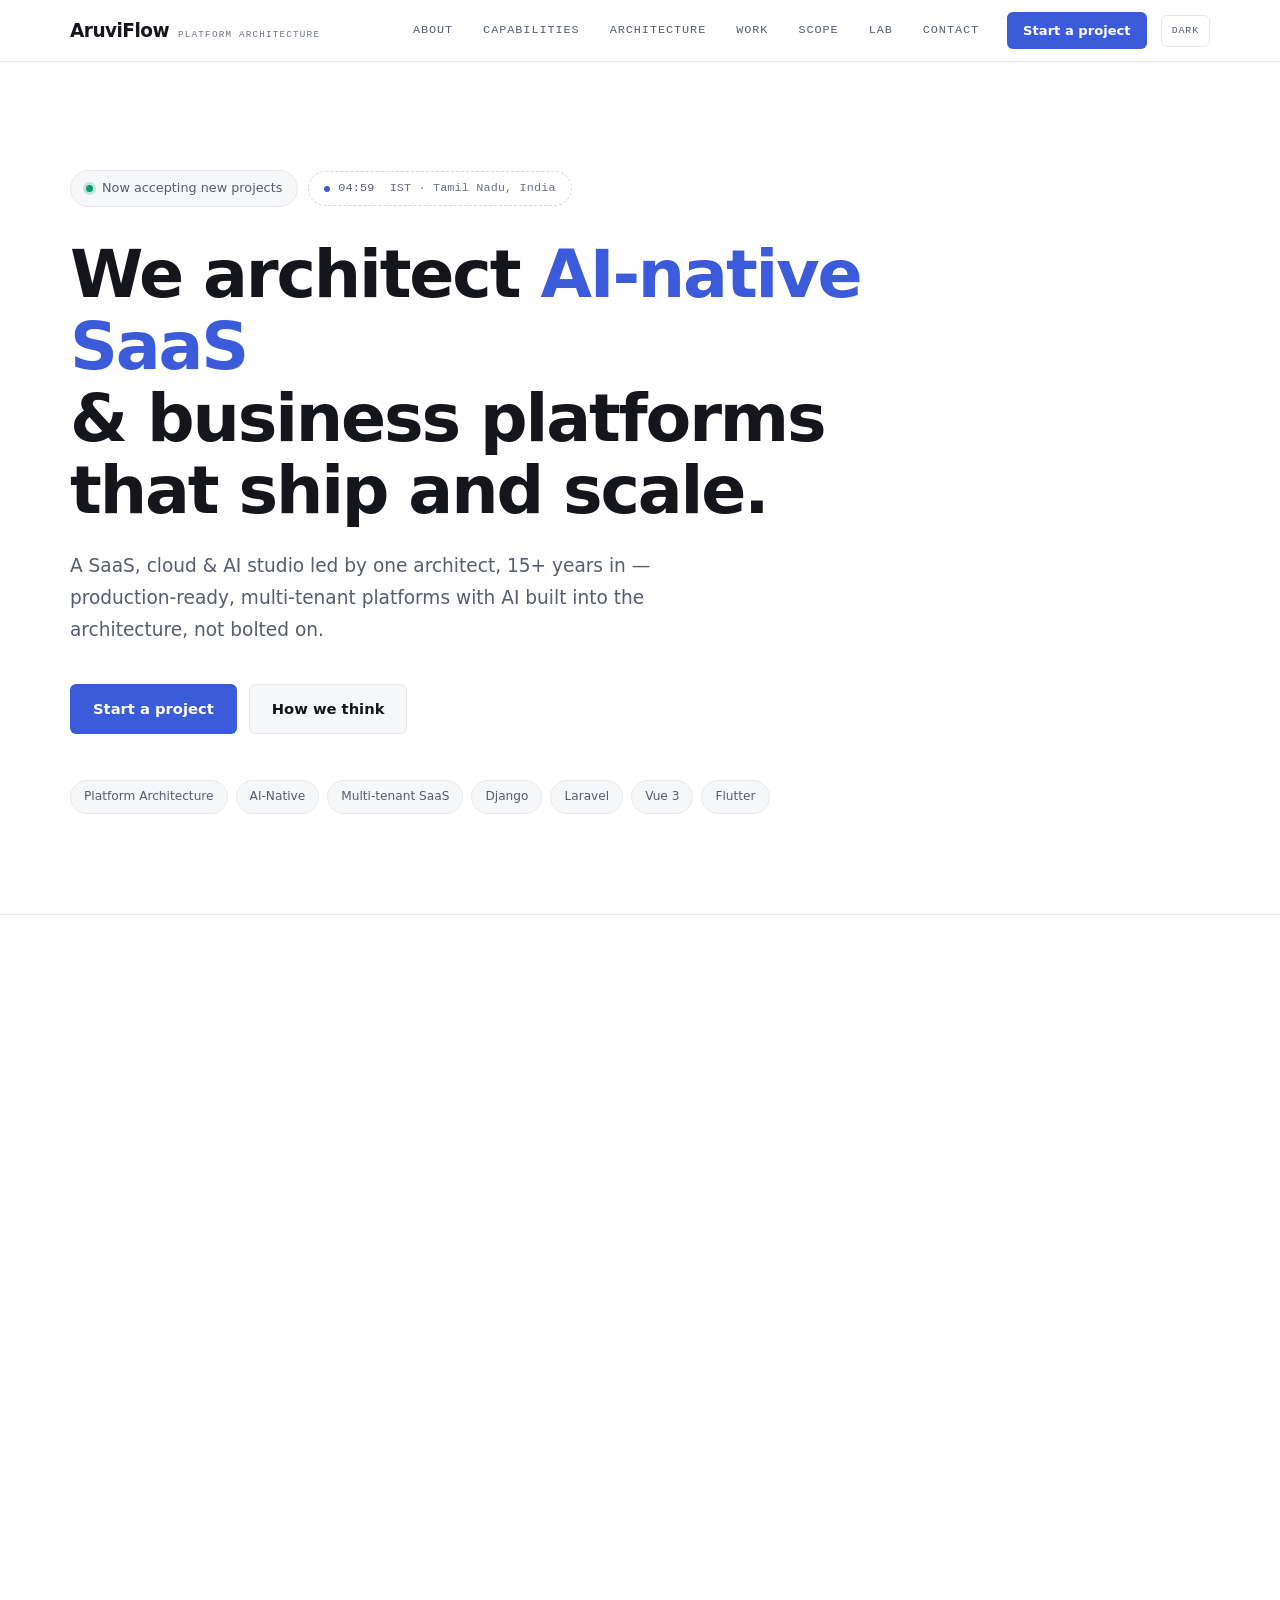
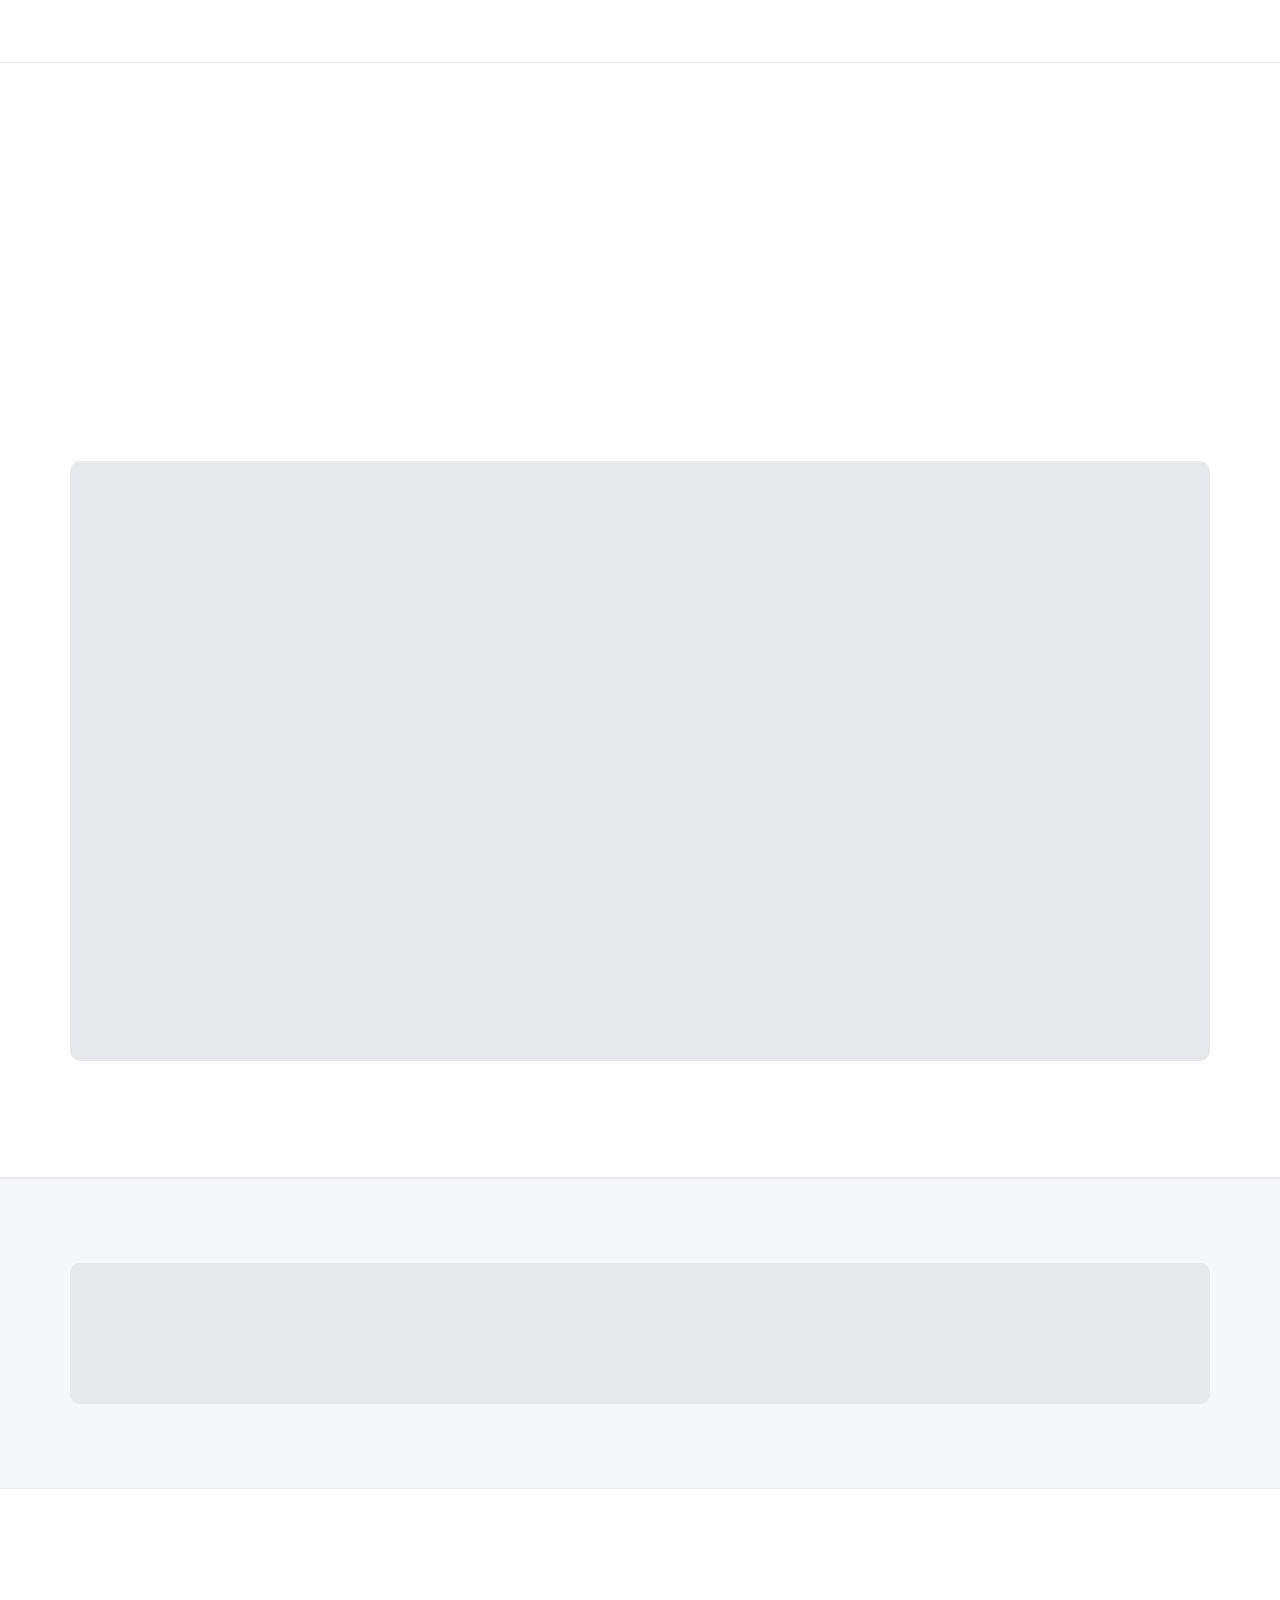
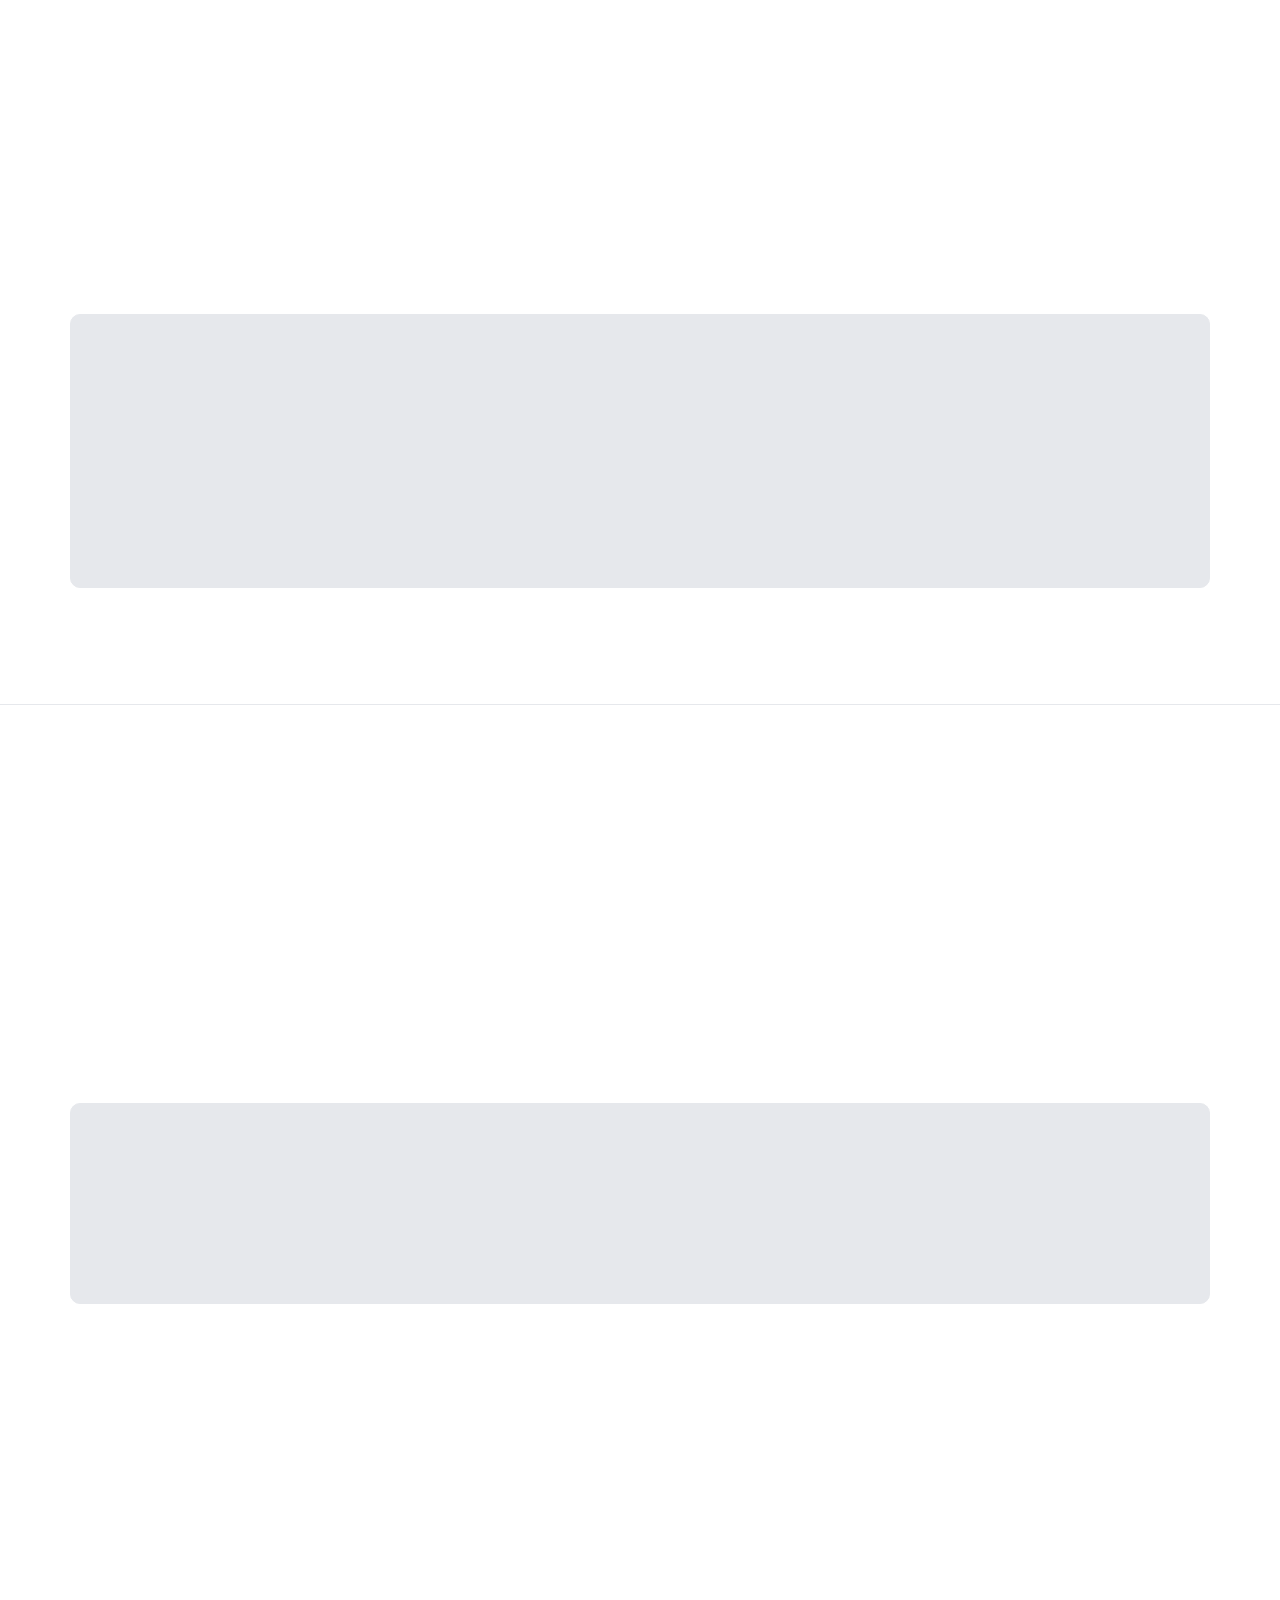
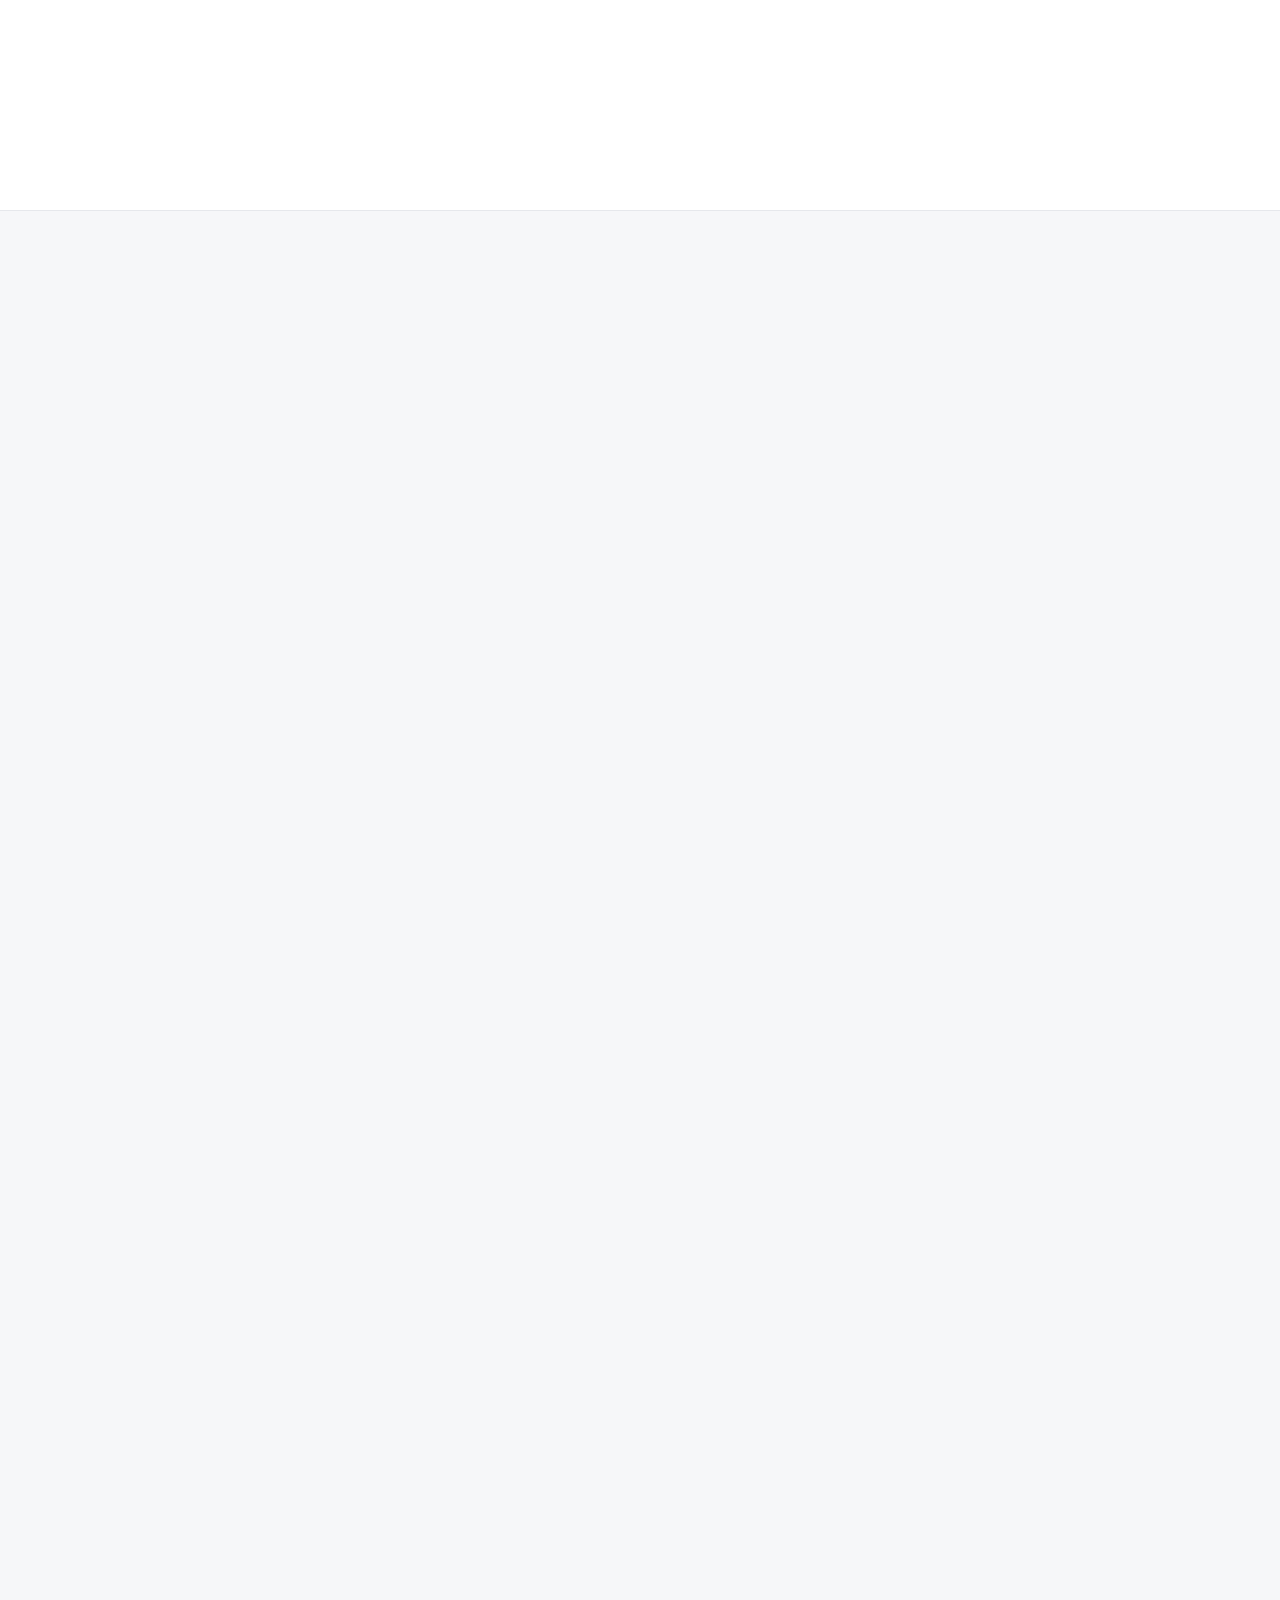
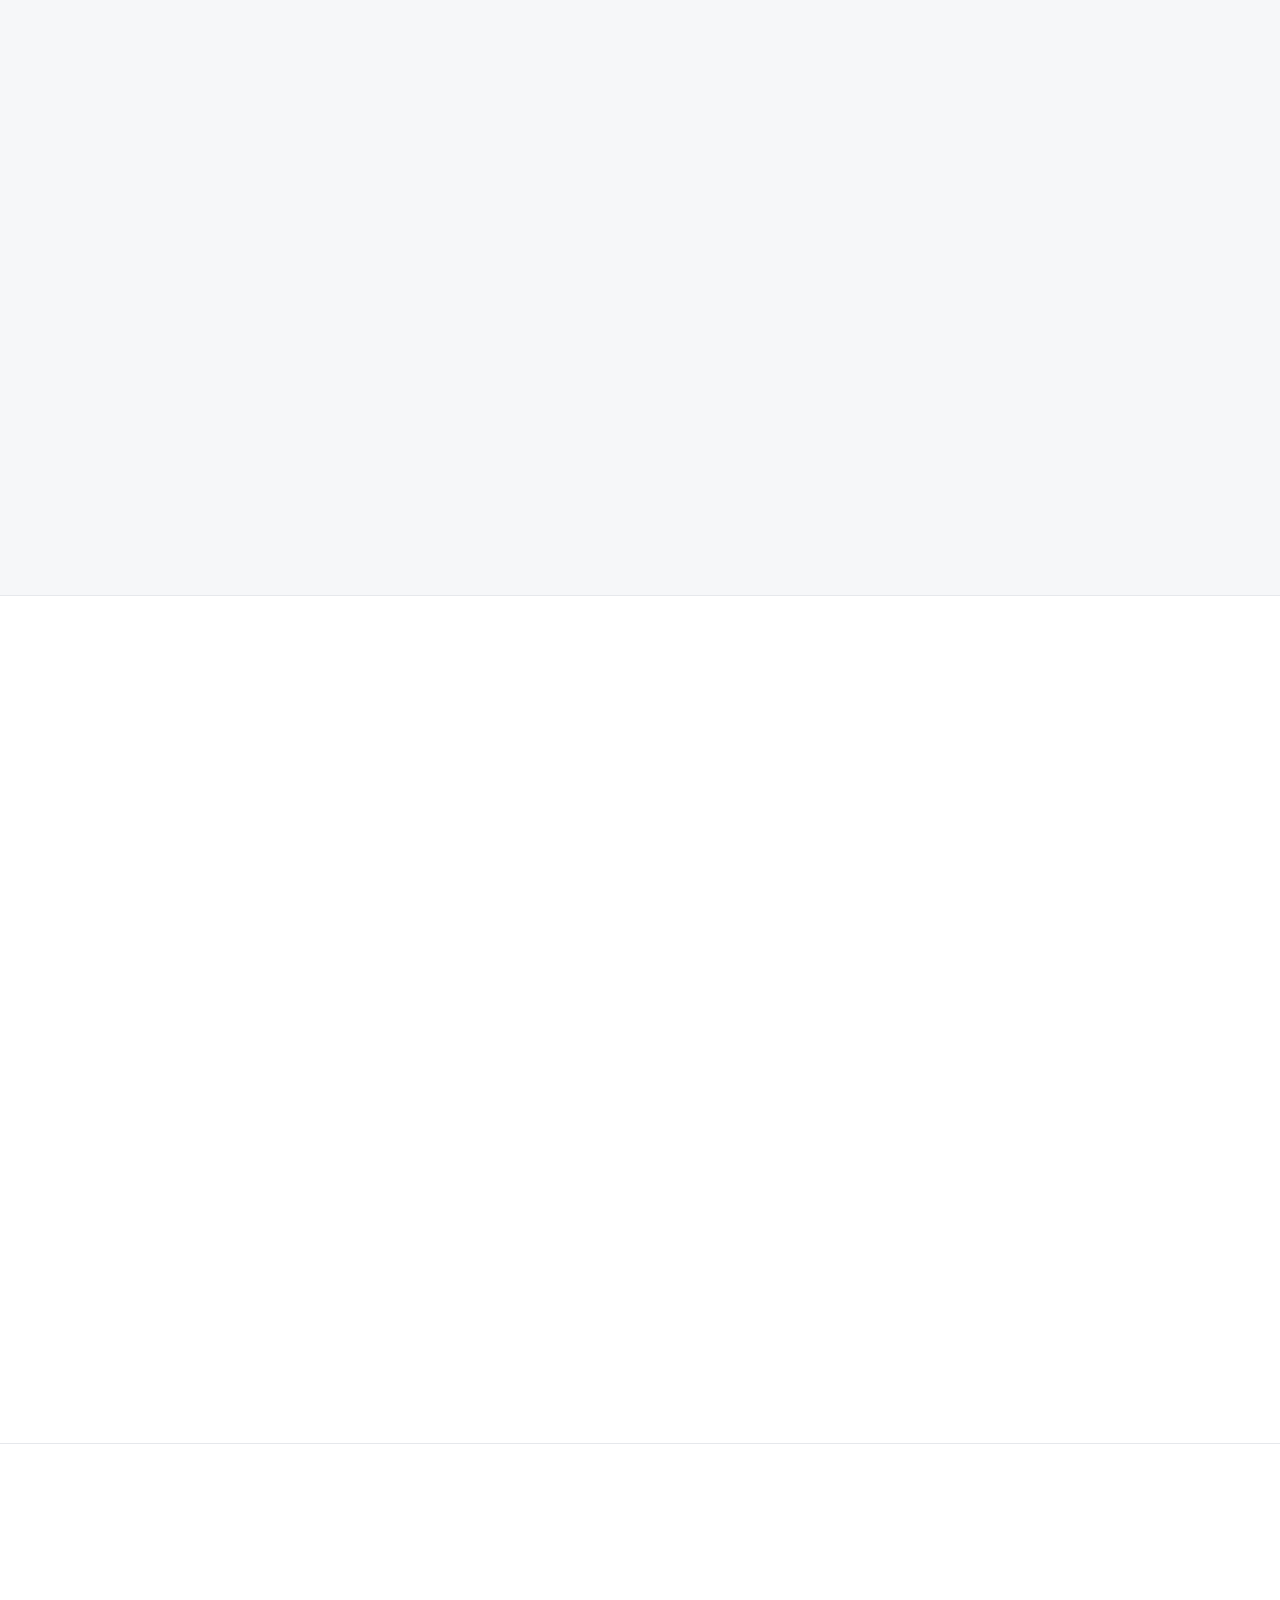
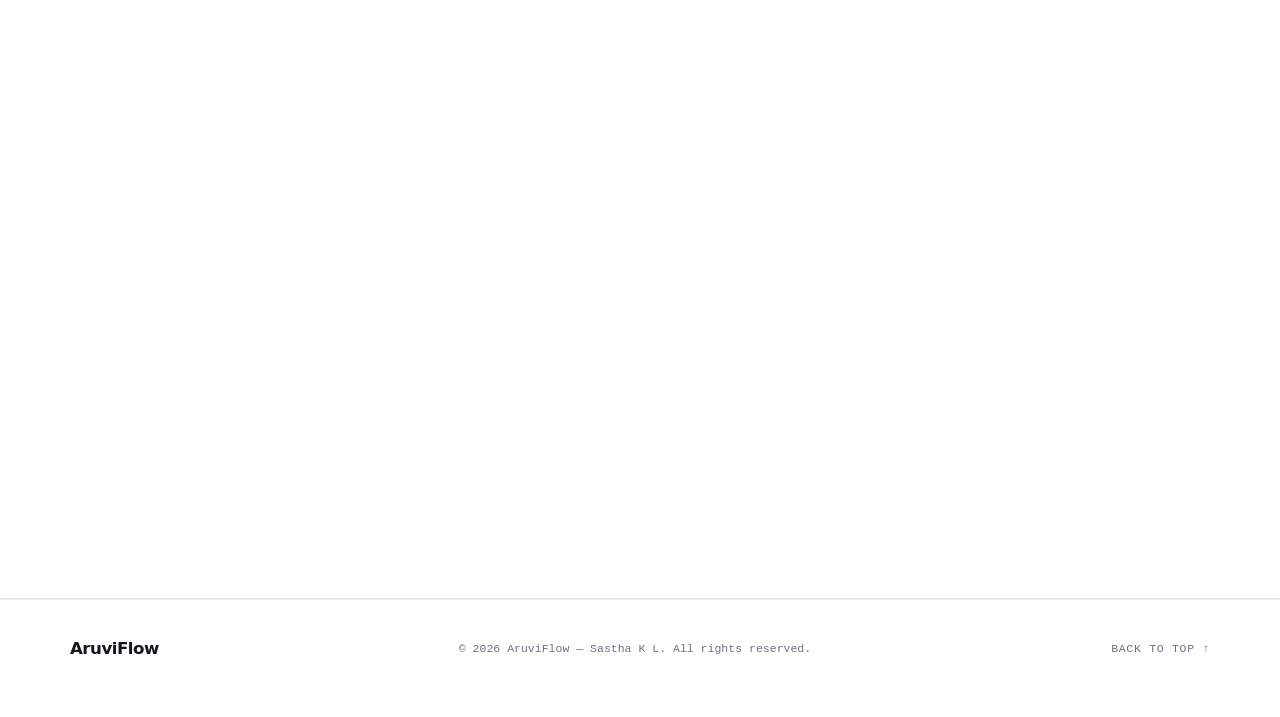
==== commit 48759a93: "Align the AruviFlow site with Web HIG surface, motion, and a11y gaps." ====
--- a/index.html
+++ b/index.html
@@ -7,7 +7,7 @@
     <!-- Security -->
     <meta http-equiv="Content-Security-Policy" content="
         default-src 'self';
-        script-src 'self' https://www.googletagmanager.com https://www.google-analytics.com;
+        script-src 'self' https://www.googletagmanager.com https://www.google-analytics.com 'sha256-RByDkCcnzLSKVJ3rVfwYLMP2LR/QWaaLNTM5FGh+5gU=' 'sha256-ZKvz+NFVdzP2Sm31XbYA5i2mt7OTs+WclTfn6lhSI10=';
         style-src 'self' https://fonts.googleapis.com;
         font-src 'self' https://fonts.gstatic.com;
         img-src 'self' data: https://www.google-analytics.com;
@@ -99,17 +99,17 @@
     <link rel="stylesheet" href="assets/css/style.css">
     <link rel="stylesheet" href="assets/css/responsive.css">
 </head>
-<body data-brand-name="AruviFlow" data-legal-name="AruviFlow">
+<body data-brand-name="AruviFlow" data-legal-name="AruviFlow" data-hig-surface="hybrid">
 
     <a class="skip-link" href="#main-content">Skip to main content</a>
 
     <!-- Scroll progress -->
-    <div class="scroll-progress" id="scroll-progress" aria-hidden="true"></div>
+    <div class="scroll-progress" id="scroll-progress" aria-hidden="true" data-hig-motion-class="ambient"></div>
 
     <!-- ── Header ── -->
     <header class="site-header">
         <div class="container">
-            <nav class="nav-bar">
+            <nav class="nav-bar" aria-label="Primary">
                 <a class="brand-mark" href="#home" aria-label="AruviFlow home">
                     <span class="brand-word">AruviFlow</span>
                     <span class="brand-tag">Platform architecture</span>
@@ -125,8 +125,8 @@
                         <a href="#contact">Contact</a>
                         <a class="nav-cta" href="#contact">Start a project</a>
                     </div>
-                    <button class="theme-toggle" type="button" aria-label="Switch colour theme">Dark</button>
-                    <button class="nav-toggle" type="button" aria-expanded="false" aria-controls="site-menu" aria-label="Toggle navigation">
+                    <button class="theme-toggle" type="button" aria-pressed="false" aria-label="Switch colour theme">Dark</button>
+                    <button class="nav-toggle" type="button" aria-expanded="false" aria-controls="site-menu" aria-label="Open navigation">
                         <span></span><span></span><span></span>
                     </button>
                 </div>
@@ -179,7 +179,7 @@
     <section class="section architect-section" id="about">
         <div class="container">
             <div class="architect-panel">
-                <div class="architect-media" data-reveal>
+                <div class="architect-media" data-reveal data-hig-motion-class="narrative">
                     <div class="architect-avatar" aria-hidden="true">SKL</div>
                     <p class="architect-name">Sastha K L</p>
                     <p class="architect-role">Independent Platform Architect</p>
@@ -190,7 +190,7 @@
                         github.com/frozonfreak
                     </a>
                 </div>
-                <div class="architect-copy" data-reveal>
+                <div class="architect-copy" data-reveal data-hig-motion-class="narrative">
                     <p class="eyebrow">Who's behind AruviFlow</p>
                     <h2>One architect. 15+ years<br>of shipping platforms.</h2>
                     <p>AruviFlow is led by Sastha K L, an independent software architect and full-stack engineer with 15+ years designing, building, and scaling SaaS products, business platforms, and AI-enabled systems.</p>
@@ -209,13 +209,13 @@
     <!-- ── Capabilities ── -->
     <section class="section" id="services">
         <div class="container">
-            <div class="section-header" data-reveal>
+            <div class="section-header" data-reveal data-hig-motion-class="narrative">
                 <p class="eyebrow">Capabilities</p>
                 <h2>Architecture-led SaaS, AI<br>&amp; cloud engineering.</h2>
                 <p class="section-sub">Six areas we go deep on. Every engagement is scoped to what the product, business model, and scale actually need — not what fills a proposal.</p>
             </div>
             <div class="services-grid">
-                <article class="service-card" data-reveal>
+                <article class="service-card" data-reveal data-hig-motion-class="narrative">
                     <div class="service-icon" aria-hidden="true">
                         <svg width="22" height="22" viewBox="0 0 24 24" fill="none" stroke="currentColor" stroke-width="1.6" stroke-linecap="round" stroke-linejoin="round">
                             <rect x="2" y="3" width="20" height="14" rx="2"/><path d="M8 21h8M12 17v4"/>
@@ -229,7 +229,7 @@
                     </div>
                 </article>
 
-                <article class="service-card" data-reveal>
+                <article class="service-card" data-reveal data-hig-motion-class="narrative">
                     <div class="service-icon" aria-hidden="true">
                         <svg width="22" height="22" viewBox="0 0 24 24" fill="none" stroke="currentColor" stroke-width="1.6" stroke-linecap="round" stroke-linejoin="round">
                             <path d="M12 2a4 4 0 014 4v2a4 4 0 01-8 0V6a4 4 0 014-4z"/><path d="M2 20c0-4 4-7 10-7s10 3 10 7"/>
@@ -243,7 +243,7 @@
                     </div>
                 </article>
 
-                <article class="service-card" data-reveal>
+                <article class="service-card" data-reveal data-hig-motion-class="narrative">
                     <div class="service-icon" aria-hidden="true">
                         <svg width="22" height="22" viewBox="0 0 24 24" fill="none" stroke="currentColor" stroke-width="1.6" stroke-linecap="round" stroke-linejoin="round">
                             <ellipse cx="12" cy="5" rx="9" ry="3"/><path d="M3 5v14c0 1.66 4.03 3 9 3s9-1.34 9-3V5"/><path d="M3 12c0 1.66 4.03 3 9 3s9-1.34 9-3"/>
@@ -257,7 +257,7 @@
                     </div>
                 </article>
 
-                <article class="service-card" data-reveal>
+                <article class="service-card" data-reveal data-hig-motion-class="narrative">
                     <div class="service-icon" aria-hidden="true">
                         <svg width="22" height="22" viewBox="0 0 24 24" fill="none" stroke="currentColor" stroke-width="1.6" stroke-linecap="round" stroke-linejoin="round">
                             <polyline points="16 18 22 12 16 6"/><polyline points="8 6 2 12 8 18"/>
@@ -271,7 +271,7 @@
                     </div>
                 </article>
 
-                <article class="service-card" data-reveal>
+                <article class="service-card" data-reveal data-hig-motion-class="narrative">
                     <div class="service-icon" aria-hidden="true">
                         <svg width="22" height="22" viewBox="0 0 24 24" fill="none" stroke="currentColor" stroke-width="1.6" stroke-linecap="round" stroke-linejoin="round">
                             <path d="M22 12h-4l-3 9L9 3l-3 9H2"/>
@@ -285,7 +285,7 @@
                     </div>
                 </article>
 
-                <article class="service-card" data-reveal>
+                <article class="service-card" data-reveal data-hig-motion-class="narrative">
                     <div class="service-icon" aria-hidden="true">
                         <svg width="22" height="22" viewBox="0 0 24 24" fill="none" stroke="currentColor" stroke-width="1.6" stroke-linecap="round" stroke-linejoin="round">
                             <path d="M12 22s8-4 8-10V5l-8-3-8 3v7c0 6 8 10 8 10z"/>
@@ -306,19 +306,19 @@
     <section class="stats-section">
         <div class="container">
             <div class="stats-grid">
-                <div class="stat-item" data-reveal>
+                <div class="stat-item" data-reveal data-hig-motion-class="narrative">
                     <p class="stat-number" data-count="15" data-suffix="+">15+</p>
                     <p class="stat-label">Years building platforms</p>
                 </div>
-                <div class="stat-item" data-reveal>
+                <div class="stat-item" data-reveal data-hig-motion-class="narrative">
                     <p class="stat-number" data-count="3">3</p>
                     <p class="stat-label">Flagship SaaS platforms</p>
                 </div>
-                <div class="stat-item" data-reveal>
+                <div class="stat-item" data-reveal data-hig-motion-class="narrative">
                     <p class="stat-number" data-count="2">2</p>
                     <p class="stat-label">Open-source Laravel packages</p>
                 </div>
-                <div class="stat-item" data-reveal>
+                <div class="stat-item" data-reveal data-hig-motion-class="narrative">
                     <p class="stat-number">&#8734;</p>
                     <p class="stat-label">Support after launch</p>
                 </div>
@@ -330,23 +330,23 @@
     <section class="section approach-section" id="approach">
         <div class="approach-glow" aria-hidden="true"></div>
         <div class="container">
-            <div class="section-header" data-reveal>
+            <div class="section-header" data-reveal data-hig-motion-class="narrative">
                 <p class="eyebrow">How we work</p>
                 <h2>Architecture first.<br>Then build. Then evolve.</h2>
                 <p class="section-sub">We work from both directions — business to system, and system to product — so the foundation fits the problem and the product can grow without rebuilding its core.</p>
             </div>
             <div class="process-grid">
-                <article class="process-card" data-reveal>
+                <article class="process-card" data-reveal data-hig-motion-class="narrative">
                     <span class="process-num">01</span>
                     <h3>Architecture &amp; Scope</h3>
                     <p>We map the workflow, constraints, economics, and users first — then define the tenancy model, data model, and integration points. Scope and success criteria are agreed before code.</p>
                 </article>
-                <article class="process-card" data-reveal>
+                <article class="process-card" data-reveal data-hig-motion-class="narrative">
                     <span class="process-num">02</span>
                     <h3>Build &amp; Iterate</h3>
                     <p>Iterative delivery with you in the loop. We pick the right stack for the product and scale — simple and maintainable over novel — and keep decisions reversible where it counts.</p>
                 </article>
-                <article class="process-card" data-reveal>
+                <article class="process-card" data-reveal data-hig-motion-class="narrative">
                     <span class="process-num">03</span>
                     <h3>Launch &amp; Evolve</h3>
                     <p>We handle deployment and stay engaged after go-live — shipping improvements, watching the system in production, and evolving the platform as the business changes.</p>
@@ -359,24 +359,24 @@
     <section class="section philosophy-section" id="architecture">
         <div class="philosophy-glow" aria-hidden="true"></div>
         <div class="container">
-            <div class="section-header" data-reveal>
+            <div class="section-header" data-reveal data-hig-motion-class="narrative">
                 <p class="eyebrow">How we think about architecture</p>
                 <h2>Simple systems<br>that outlast the first release.</h2>
                 <p class="section-sub">The goal isn't the newest technology — it's the right combination for the product, business model, scale, and what it costs to operate.</p>
             </div>
             <div class="philosophy-grid">
-                <article class="philosophy-card" data-reveal>
+                <article class="philosophy-card" data-reveal data-hig-motion-class="narrative">
                     <span class="philosophy-dir">Business &rarr; System</span>
                     <h3>Understand before architecting</h3>
                     <p>Workflow, constraints, economics, and user needs come first. The architecture follows from the problem — not from a stack we wanted to use.</p>
                 </article>
-                <article class="philosophy-card" data-reveal>
+                <article class="philosophy-card" data-reveal data-hig-motion-class="narrative">
                     <span class="philosophy-dir">System &rarr; Product</span>
                     <h3>Build a foundation that evolves</h3>
                     <p>The technical core is designed so the product can grow — new features, new tenants, new integrations — without repeatedly rebuilding what it stands on.</p>
                 </article>
             </div>
-            <figure class="philosophy-diagram" data-reveal>
+            <figure class="philosophy-diagram" data-reveal data-hig-motion-class="narrative">
                 <svg viewBox="0 0 640 290" role="img" aria-labelledby="phil-diagram-title" xmlns="http://www.w3.org/2000/svg">
                     <title id="phil-diagram-title">Business context shapes the architecture; the architecture is designed so the product evolves without a rewrite.</title>
                     <g text-anchor="middle" font-family="'Hanken Grotesk', sans-serif">
@@ -411,14 +411,14 @@
     <!-- ── Projects ── -->
     <section class="section projects-section" id="projects">
         <div class="container">
-            <div class="section-header" data-reveal>
+            <div class="section-header" data-reveal data-hig-motion-class="narrative">
                 <p class="eyebrow">Our work</p>
                 <h2>Platforms and AI products<br>we've built and shipped.</h2>
             </div>
             <div class="projects-grid">
 
                 <!-- NilamFlow -->
-                <article class="project-card project-card-highlight" data-reveal>
+                <article class="project-card project-card-highlight" data-reveal data-hig-motion-class="narrative">
                     <div class="project-card-top">
                         <span class="project-badge project-badge-teal">Farm Management SaaS</span>
                         <a class="project-gh-link" href="https://nilamflow.com/" target="_blank" rel="noopener noreferrer" aria-label="Visit NilamFlow">
@@ -451,7 +451,7 @@
                 </article>
 
                 <!-- Farm Doctor -->
-                <article class="project-card project-card-highlight" data-reveal>
+                <article class="project-card project-card-highlight" data-reveal data-hig-motion-class="narrative">
                     <div class="project-card-top">
                         <span class="project-badge project-badge-teal">RAG &middot; AI &middot; In Production</span>
                         <a class="project-gh-link" href="https://nilamflow.com/" target="_blank" rel="noopener noreferrer" aria-label="See Farm Doctor in NilamFlow">
@@ -481,7 +481,7 @@
                 </article>
 
                 <!-- GraftAI -->
-                <article class="project-card project-card-highlight" data-reveal>
+                <article class="project-card project-card-highlight" data-reveal data-hig-motion-class="narrative">
                     <div class="project-card-top">
                         <span class="project-badge project-badge-teal">Open Source</span>
                         <a class="project-gh-link" href="https://github.com/frozonfreak/graftai" target="_blank" rel="noopener noreferrer" aria-label="View GraftAI on GitHub">
@@ -514,7 +514,7 @@
                 </article>
 
                 <!-- Portfolio Intelligence System -->
-                <article class="project-card project-card-highlight" data-reveal>
+                <article class="project-card project-card-highlight" data-reveal data-hig-motion-class="narrative">
                     <div class="project-card-top">
                         <span class="project-badge project-badge-teal">Behavioral Analytics</span>
                     </div>
@@ -540,7 +540,7 @@
                 </article>
 
                 <!-- Plan Manager -->
-                <article class="project-card project-card-highlight" data-reveal>
+                <article class="project-card project-card-highlight" data-reveal data-hig-motion-class="narrative">
                     <div class="project-card-top">
                         <span class="project-badge project-badge-teal">Open Source · Laravel Package</span>
                         <a class="project-gh-link" href="https://github.com/frozonfreak/plan-manager" target="_blank" rel="noopener noreferrer" aria-label="View Plan Manager on GitHub">
@@ -571,7 +571,7 @@
                 </article>
 
                 <!-- ComposerAI -->
-                <article class="project-card project-card-highlight" data-reveal>
+                <article class="project-card project-card-highlight" data-reveal data-hig-motion-class="narrative">
                     <div class="project-card-top">
                         <span class="project-badge project-badge-teal">SaaS &middot; Healthcare AI</span>
                         <a class="project-gh-link" href="https://composermedical.com/" target="_blank" rel="noopener noreferrer" aria-label="Visit ComposerAI">
@@ -608,7 +608,7 @@
                 </article>
 
                 <!-- The Web HIG -->
-                <article class="project-card project-card-highlight" data-reveal>
+                <article class="project-card project-card-highlight" data-reveal data-hig-motion-class="narrative">
                     <div class="project-card-top">
                         <span class="project-badge project-badge-teal">Open Standard &middot; AI</span>
                         <span class="project-gh-links">
@@ -655,34 +655,34 @@
     <!-- ── Scope & Estimate ── -->
     <section class="section estimate-section" id="estimate">
         <div class="container">
-            <div class="section-header" data-reveal>
+            <div class="section-header" data-reveal data-hig-motion-class="narrative">
                 <p class="eyebrow">Scope &amp; investment</p>
                 <h2>Get a ballpark<br>before we talk.</h2>
                 <p class="section-sub">Every engagement is scoped to the actual problem, not a fixed package. Answer three questions for a directional estimate — then a short call confirms exact scope and cost.</p>
             </div>
 
-            <div class="estimate-panel" data-reveal>
+            <div class="estimate-panel" data-reveal data-hig-motion-class="narrative">
                 <div class="estimate-form">
-                    <label class="form-field">
+                    <label class="form-field" for="est-type">
                         <span>01 &middot; What are you building?</span>
-                        <select id="est-type">
+                        <select id="est-type" name="est-type">
                             <option value="new" data-weeks="8" data-model="Fixed-scope project">A new SaaS or platform, from scratch</option>
                             <option value="ai" data-weeks="4" data-model="Fixed-scope project">AI added to an existing product</option>
                             <option value="ops" data-weeks="6" data-model="Fixed-scope project">A business or operations platform</option>
                             <option value="ongoing" data-weeks="0" data-model="Monthly retainer">Ongoing support for a platform I already run</option>
                         </select>
                     </label>
-                    <label class="form-field">
+                    <label class="form-field" for="est-complexity">
                         <span>02 &middot; How complex is it?</span>
-                        <select id="est-complexity">
+                        <select id="est-complexity" name="est-complexity">
                             <option value="1" data-mult="1">Single core workflow, one tenant type</option>
                             <option value="2" data-mult="1.4" selected>Multiple modules, multi-tenant from day one</option>
                             <option value="3" data-mult="1.9">Complex — integrations, billing, AI and offline sync combined</option>
                         </select>
                     </label>
-                    <label class="form-field">
+                    <label class="form-field" for="est-timeline">
                         <span>03 &middot; Timeline</span>
-                        <select id="est-timeline">
+                        <select id="est-timeline" name="est-timeline">
                             <option value="flexible">Flexible — quality over speed</option>
                             <option value="standard" selected>Standard — a working few months</option>
                             <option value="tight">Tight — need to move fast</option>
@@ -706,7 +706,7 @@
         <div class="contact-glow" aria-hidden="true"></div>
         <div class="container">
             <div class="contact-panel">
-                <div class="contact-copy" data-reveal>
+                <div class="contact-copy" data-reveal data-hig-motion-class="narrative">
                     <p class="eyebrow">Get in touch</p>
                     <h2>Tell us what you're building.</h2>
                     <p>Got a platform in mind, or an existing system that needs to scale? Tell us the business problem, where you're stuck, and any timelines — we'll take it from there.</p>
@@ -726,15 +726,15 @@
                     </div>
                 </div>
 
-                <form class="contact-form" action="https://formspree.io/f/mgopljar" method="POST" data-reveal>
+                <form class="contact-form" action="https://formspree.io/f/mgopljar" method="POST" data-reveal data-hig-motion-class="narrative">
                     <div class="form-row">
                         <label class="form-field">
                             <span>Your name</span>
-                            <input type="text" name="name" placeholder="Full name" autocomplete="name" required>
+                            <input type="text" name="name" placeholder="Full name" autocomplete="name" required aria-required="true">
                         </label>
                         <label class="form-field">
                             <span>Email address</span>
-                            <input type="email" name="email" placeholder="you@company.com" autocomplete="email" inputmode="email" required>
+                            <input type="email" name="email" placeholder="you@company.com" autocomplete="email" inputmode="email" required aria-required="true">
                         </label>
                     </div>
                     <label class="form-field">
@@ -743,9 +743,10 @@
                     </label>
                     <label class="form-field">
                         <span>Tell us more</span>
-                        <textarea name="message" rows="5" placeholder="Share what you need, where you're at, and any timelines..." required></textarea>
+                        <textarea name="message" rows="5" placeholder="Share what you need, where you're at, and any timelines..." required aria-required="true"></textarea>
                     </label>
-                    <button class="btn btn-primary" type="submit">Send message</button>
+                    <button class="btn btn-primary" type="submit" id="contact-submit">Send message</button>
+                    <p class="form-status" id="contact-status" role="status" aria-live="polite"></p>
                 </form>
             </div>
         </div>
@@ -765,6 +766,6 @@
         </div>
     </footer>
 
-    <script src="assets/js/scripts.js"></script>
+    <script src="assets/js/scripts.js" defer></script>
 </body>
 </html>
--- a/assets/css/style.css
+++ b/assets/css/style.css
@@ -24,6 +24,8 @@
 
     /* ── Status ── */
     --signal: #0C9D6E;
+    --signal-danger: #B42318;
+    --signal-danger-wash: color-mix(in oklab, var(--signal-danger), var(--bg) 90%);
 
     /* ── Shape / motion ── */
     --radius:    10px;
@@ -56,6 +58,8 @@
     --accent-wash:   color-mix(in oklab, var(--accent-base), var(--bg) 84%);
 
     --signal: #3FC79A;
+    --signal-danger: #FF8A80;
+    --signal-danger-wash: color-mix(in oklab, var(--signal-danger), var(--bg) 86%);
 
     --shadow-sm: 0 1px 2px rgba(0, 0, 0, 0.4);
     --shadow:    0 1px 2px rgba(0, 0, 0, 0.4), 0 18px 40px -18px rgba(0, 0, 0, 0.6);
@@ -78,6 +82,8 @@
         --accent-wash:   color-mix(in oklab, var(--accent-base), var(--bg) 84%);
 
         --signal: #3FC79A;
+        --signal-danger: #FF8A80;
+        --signal-danger-wash: color-mix(in oklab, var(--signal-danger), var(--bg) 86%);
 
         --shadow-sm: 0 1px 2px rgba(0, 0, 0, 0.4);
         --shadow:    0 1px 2px rgba(0, 0, 0, 0.4), 0 18px 40px -18px rgba(0, 0, 0, 0.6);
@@ -106,6 +112,13 @@
 
 a       { color: var(--accent); text-decoration: none; }
 button, input, textarea { font: inherit; color: inherit; }
+button:disabled,
+input:disabled,
+textarea:disabled,
+select:disabled {
+    cursor: not-allowed;
+    opacity: 0.68;
+}
 
 img { max-width: 100%; display: block; }
 
@@ -357,7 +370,8 @@
     transition: color 0.14s var(--ease);
 }
 .nav-links a:not(.nav-cta):hover,
-.nav-links a:not(.nav-cta):focus-visible {
+.nav-links a:not(.nav-cta):focus-visible,
+.nav-links a[aria-current="page"] {
     color: var(--ink);
     text-decoration: underline;      /* platform convention (HIG-UX-011) */
     text-underline-offset: 4px;
@@ -390,7 +404,9 @@
     cursor: pointer;
     transition: border-color 0.14s var(--ease), color 0.14s var(--ease);
 }
-.theme-toggle:hover { border-color: var(--line-strong); color: var(--ink); }
+.theme-toggle:hover,
+.theme-toggle:focus-visible,
+.theme-toggle[aria-pressed="true"] { border-color: var(--line-strong); color: var(--ink); }
 
 /* ── Hamburger ── */
 .nav-toggle {
@@ -408,6 +424,7 @@
     transition: border-color 0.16s var(--ease);
 }
 .nav-toggle:hover { border-color: var(--line-strong); }
+.nav-toggle:focus-visible { border-color: var(--accent); }
 .nav-toggle span {
     display: block;
     width: 17px;
@@ -1197,6 +1214,21 @@
 }
 .form-field textarea { resize: vertical; min-height: 120px; line-height: 1.6; }
 
+.form-field input:user-invalid,
+.form-field textarea:user-invalid {
+    border-color: var(--signal-danger);
+    box-shadow: 0 0 0 3px var(--signal-danger-wash);
+}
+
+.form-status {
+    min-height: 1.5em;
+    font-size: 0.88rem;
+    line-height: 1.55;
+    color: var(--ink-2);
+}
+.form-status.is-success { color: var(--signal); }
+.form-status.is-error { color: var(--signal-danger); }
+
 /* ============================================================
    FOOTER
    ============================================================ */
@@ -1250,7 +1282,20 @@
         animation-duration: 0.01ms !important;
         animation-iteration-count: 1 !important;
         transition-duration: 0.01ms !important;
+        scroll-behavior: auto !important;
     }
-    [data-reveal] { opacity: 1; transform: none; }
+    ::view-transition-group(*),
+    ::view-transition-old(*),
+    ::view-transition-new(*) {
+        animation: none !important;
+    }
+    [data-reveal],
+    [data-hig-motion-class="narrative"],
+    [data-hig-motion-class="ambient"] {
+        opacity: 1 !important;
+        transform: none !important;
+        animation: none !important;
+    }
+    .scroll-progress { display: none; }
     .hero-badge, .hero-heading, .hero-body, .hero-actions, .hero-tags { animation: none; opacity: 1; transform: none; }
 }
